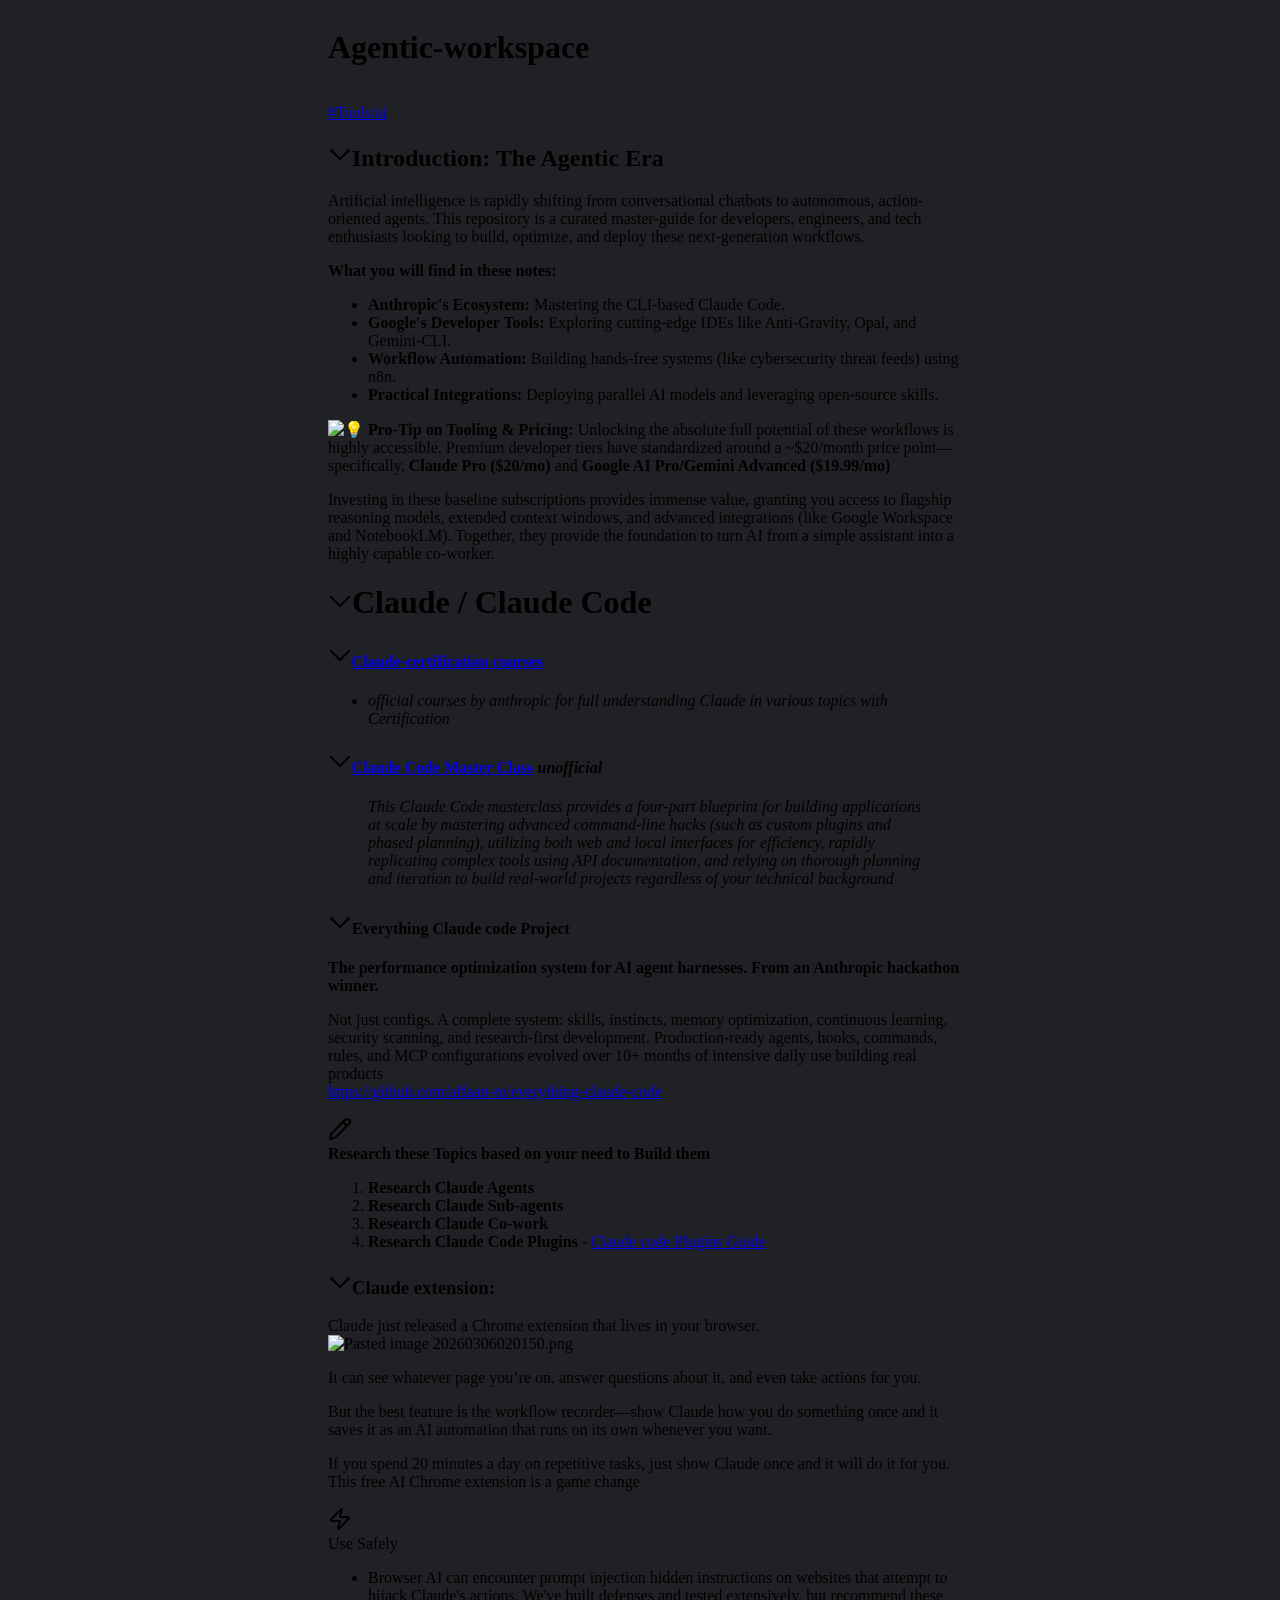
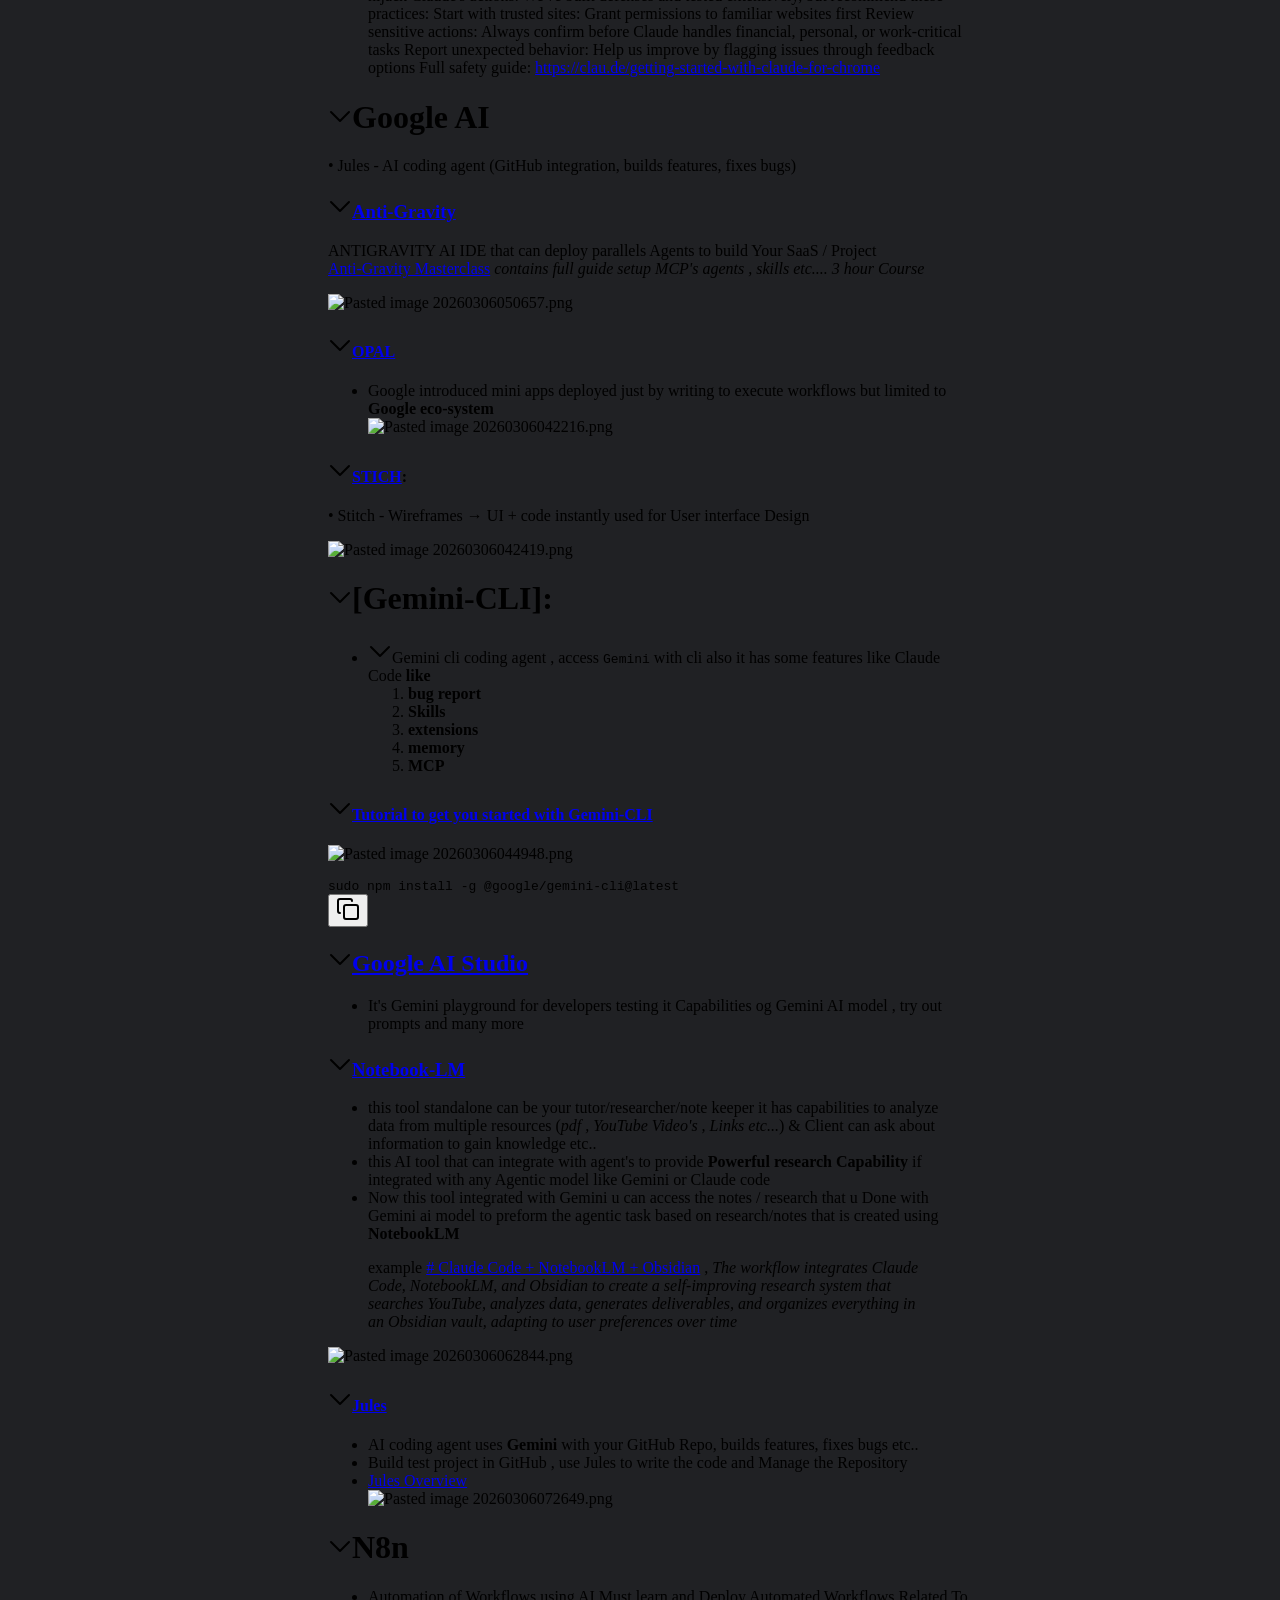
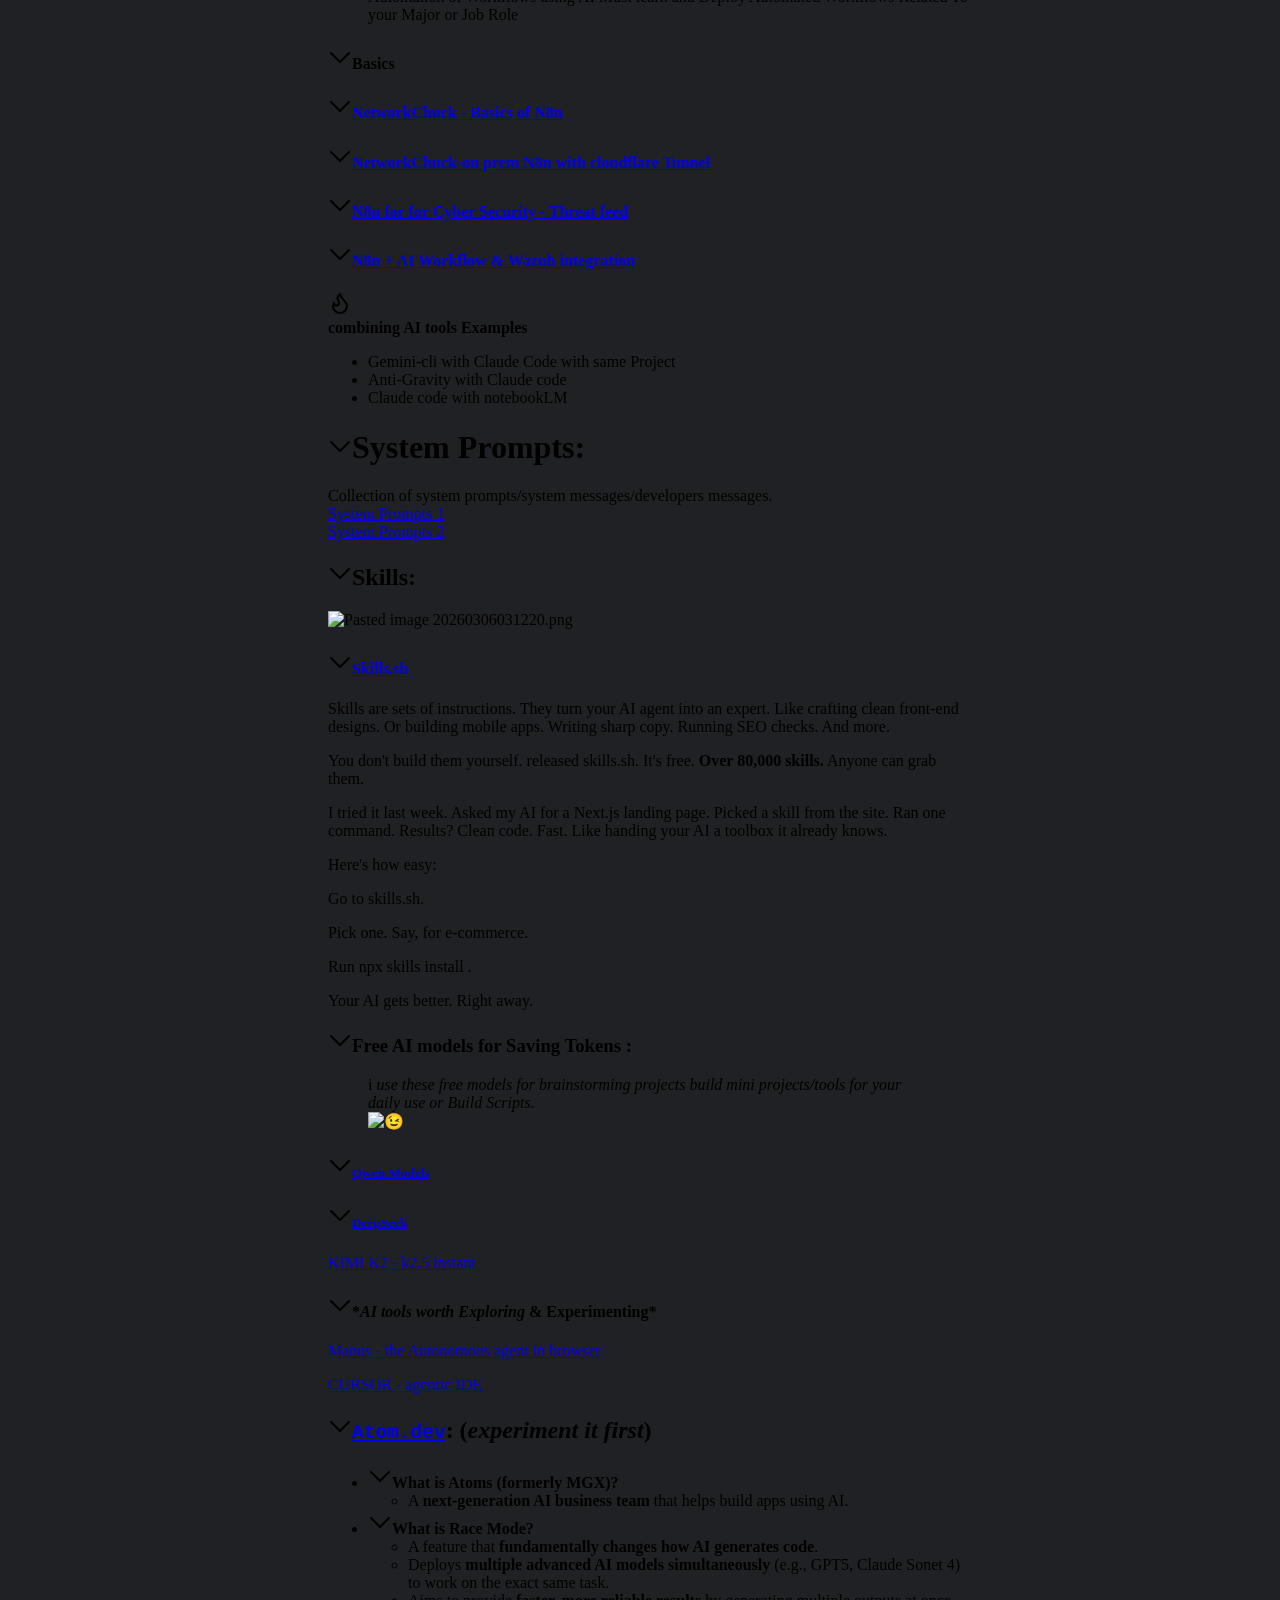
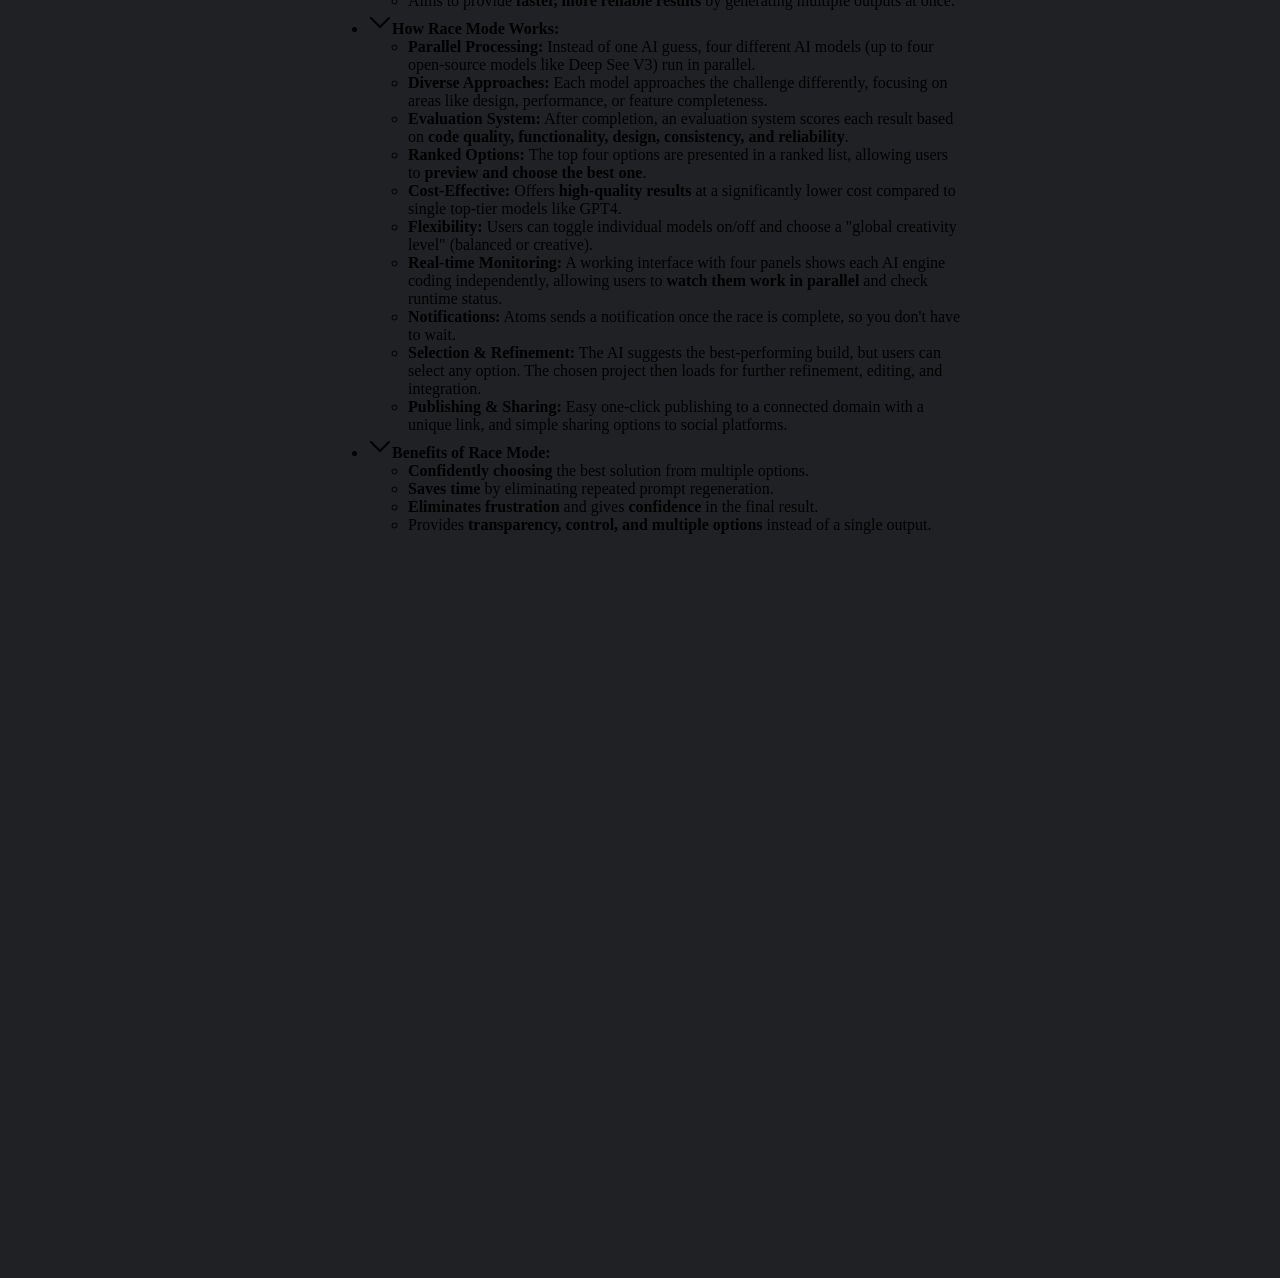
==== agentic-workspace.html @ 846aeef2 "Add files via upload" ====
<!DOCTYPE html> <html lang="en"><head>
<title>Agentic-workspace</title>
<base href=".">
<meta name="pathname" content="agentic-workspace.html">
<meta name="description" content="Meezok AI notes - Agentic-workspace">
<meta property="og:title" content="Agentic-workspace">
<meta property="og:description" content="Meezok AI notes - Agentic-workspace">
<meta property="og:type" content="website">
<meta property="og:url" content="agentic-workspace.html">
<meta property="og:image" content="https://twemoji.maxcdn.com/v/13.1.0/72x72/1f4a1.png">
<meta charset="UTF-8"><meta property="og:site_name" content="Meezok AI notes"><meta name="viewport" content="width=device-width, initial-scale=1.0, user-scalable=yes, minimum-scale=1.0, maximum-scale=5.0"><link rel="alternate" type="application/rss+xml" title="RSS Feed" href="site-lib/rss.xml"><script async="" id="webpage-script" src="site-lib/scripts/webpage.js" onload="this.onload=null;this.setAttribute(&quot;loaded&quot;, &quot;true&quot;)"></script><link rel="icon" href="site-lib/media/favicon.png"><link rel="stylesheet" href="site-lib/styles/obsidian.css"><link rel="stylesheet" href="site-lib/styles/theme.css"><link rel="preload" href="site-lib/styles/global-variable-styles.css" as="style" onload="this.onload=null;this.rel='stylesheet'"><noscript><link rel="stylesheet" href="site-lib/styles/global-variable-styles.css"></noscript><link rel="preload" href="site-lib/styles/main-styles.css" as="style" onload="this.onload=null;this.rel='stylesheet'"><noscript><link rel="stylesheet" href="site-lib/styles/main-styles.css"></noscript><style>body{--line-width:40em;--line-width-adaptive:40em;--file-line-width:40em;--sidebar-width:min(20em, 80vw);--collapse-arrow-size:11px;--tree-vertical-spacing:1.3em;--sidebar-margin:12px}:root{background-color:#202124}.sidebar{height:100%;font-size:14px;z-index:10;min-width:calc(var(--sidebar-width) + var(--divider-width-hover));max-width:calc(var(--sidebar-width) + var(--divider-width-hover));position:relative;overflow:hidden;overflow:clip;transition:min-width ease-in-out,max-width ease-in-out;transition-duration:.2s;contain:size}#left-sidebar{left:0}#right-sidebar{right:0}.sidebar.is-collapsed{min-width:0;max-width:0}.sidebar.floating{position:absolute}.sidebar .leaf-content{height:100%;min-width:calc(var(--sidebar-width) - var(--divider-width-hover));top:0;padding:var(--sidebar-margin);padding-top:4em;line-height:var(--line-height-tight);background-color:var(--background-secondary);transition:background-color,border-right,border-left,box-shadow;transition-duration:var(--color-fade-speed);transition-timing-function:ease-in-out;position:absolute;display:flex;flex-direction:column}.sidebar:not(.is-collapsed) .leaf-content{min-width:calc(max(100%,var(--sidebar-width)) - 3px);max-width:calc(max(100%,var(--sidebar-width)) - 3px)}#left-sidebar-content{left:0;border-top-right-radius:var(--radius-l);border-bottom-right-radius:var(--radius-l)}#right-sidebar-content{right:0;border-top-left-radius:var(--radius-l);border-bottom-left-radius:var(--radius-l)}.sidebar #left-sidebar-content,.sidebar #right-sidebar-content{contain:none!important;container-type:normal!important;animation:none!important}.sidebar:has(.leaf-content:empty):has(.topbar-content:empty){display:none}.sidebar-topbar{height:calc(2.3em + 2 * var(--sidebar-margin));width:var(--sidebar-width);padding:var(--sidebar-margin);z-index:1;position:fixed;display:flex;align-items:center;transition:width ease-in-out;transition-duration:inherit}.sidebar.is-collapsed .sidebar-topbar{width:calc(2.3em + var(--sidebar-margin) * 2)}.sidebar .sidebar-topbar.is-collapsed{width:0}#left-sidebar .sidebar-topbar{left:0;flex-direction:row;border-top-right-radius:var(--radius-l)}#right-sidebar .sidebar-topbar{right:0;flex-direction:row-reverse;border-top-left-radius:var(--radius-l)}#left-sidebar .topbar-content{margin-right:calc(2.3em + var(--sidebar-margin));flex-direction:row}#right-sidebar .topbar-content{margin-left:calc(2.3em + var(--sidebar-margin));flex-direction:row-reverse}.topbar-content{overflow:hidden visible;overflow:clip visible;width:100%;height:100%;display:flex;align-items:center;transition:inherit}.sidebar.is-collapsed .topbar-content{width:0;transition:inherit}.clickable-icon.sidebar-collapse-icon{background-color:transparent;color:var(--icon-color-focused);padding:2px!important;margin:0!important;height:100%!important;width:2.3em!important;margin-inline:0.14em!important;position:absolute}#left-sidebar .clickable-icon.sidebar-collapse-icon{transform:rotateY(180deg);right:var(--sidebar-margin)}#right-sidebar .clickable-icon.sidebar-collapse-icon{transform:rotateY(180deg);left:var(--sidebar-margin)}.clickable-icon.sidebar-collapse-icon svg.svg-icon{width:100%;height:100%}.feature-title{margin-left:1px;text-transform:uppercase;letter-spacing:.06em;margin-top:.75em;margin-bottom:.75em}.feature-header{display:flex;align-items:center;padding-top:0;font-size:1em;padding-left:0}body.floating-sidebars .sidebar{position:absolute}body{transition:background-color var(--color-fade-speed) ease-in-out}#navbar:not(:empty){display:flex;align-items:center;justify-content:space-between;padding:.5em 1em;width:100%}#main{display:flex;flex-direction:column;height:100%;width:100%;align-items:stretch;justify-content:center}#main-horizontal{display:flex;flex-direction:row;flex-grow:1;width:100%;align-items:stretch;justify-content:center}#center-content{flex-basis:100%;max-width:100%;width:100%;height:100%;display:flex;flex-direction:column;align-items:center;transition:opacity .2s ease-in-out;contain:inline-size}.hide{opacity:0!important;transition:opacity .2s ease-in-out;pointer-events:none}#center-content>.obsidian-document{padding-left:2em;padding-right:1em;margin-bottom:0;width:100%;width:-webkit-fill-available;width:-moz-available;width:fill-available;transition:background-color var(--color-fade-speed) ease-in-out;border-top-right-radius:var(--window-radius,var(--radius-m));border-top-left-radius:var(--window-radius,var(--radius-m));overflow-x:hidden!important;overflow-y:auto!important;display:flex!important;flex-direction:column!important;align-items:center!important;contain:inline-size}body #center-content>.obsidian-document>.markdown-preview-sizer{padding-bottom:80vh;width:100%;max-width:var(--line-width);flex-basis:var(--line-width);transition:background-color var(--color-fade-speed) ease-in-out;contain:inline-size}#center-content>.obsidian-document>div{width:100%!important;transition:background-color var(--color-fade-speed) ease-in-out;contain:inline-size}#center-content>.obsidian-document:not([data-type=markdown]).embed{display:flex;padding:1em;height:100%;width:100%;align-items:center;justify-content:center}#center-content>.obsidian-document:not([data-type=markdown]).embed>*{max-width:100%;max-height:100%;object-fit:contain}:not(h1,h2,h3,h4,h5,h6,li):has(> :is(.math,table)){overflow-x:auto!important}#center-content>.obsidian-document:not([data-type=markdown]){overflow-x:auto;contain:content;padding:0;margin:0;height:100%}.obsidian-document[data-type=attachment]{display:flex;flex-direction:column;align-items:center;justify-content:center;height:100%;width:100%}.obsidian-document[data-type=attachment]>*{outline:0;border:none;box-shadow:none}.obsidian-document[data-type=attachment] :is(img){max-width:90%;max-height:90%;object-fit:contain}.obsidian-document[data-type=attachment]>:is(audio){width:100%;max-width:min(90%,var(--line-width))}.obsidian-document[data-type=attachment]>:is(embed,iframe,video){width:100%;height:100%;max-width:100%;max-height:100%;object-fit:contain}.canvas-wrapper>:is(.header,.footer){z-index:100;position:absolute;display:flex;justify-content:center;flex-direction:column;width:100%;align-items:center}.scroll-highlight{position:absolute;width:100%;height:100%;pointer-events:none;z-index:1000;background-color:hsla(var(--color-accent-hsl),.25);opacity:0;padding:1em;inset:50%;translate:-50% -50%;border-radius:var(--radius-s)}</style><script defer="">async function loadIncludes(){let e=document.querySelectorAll("link[itemprop='include']");for(const t of e){let e=t.getAttribute("href");try{let o="";if(e.startsWith("https:")||e.startsWith("http:")||"file:"!=window.location.protocol){const n=await fetch(e);if(!n.ok){console.log("Could not include file: "+e),t?.remove();continue}o=await n.text()}else{const t=document.getElementById(btoa(encodeURI(e)));if(t){const e=JSON.parse(decodeURI(atob(t.getAttribute("value")??"")));o=e?.data??""}}let n=document.createRange().createContextualFragment(o);t.before(n),t.remove(),console.log("Included text: "+o),console.log("Included file: "+e)}catch(o){t?.remove(),console.log("Could not include file: "+e,o);continue}}}document.addEventListener("DOMContentLoaded",(()=>{loadIncludes()}));let isFileProtocol="file:"==location.protocol;function waitLoadScripts(e,t){let o=e.map((e=>document.getElementById(e+"-script")));!function e(n){let l=o[n],c=n+1;l?(l&&"true"!=l.getAttribute("loaded")||n<o.length&&e(c),n<o.length&&l.addEventListener("load",(()=>e(c)))):n<o.length?e(c):t()}(0)}</script></head><body class="publish css-settings-manager mod-windows styled-scrollbars show-inline-title show-ribbon is-focused"><script defer="">let theme=localStorage.getItem("theme")||(window.matchMedia("(prefers-color-scheme: dark)").matches?"dark":"light");"dark"==theme?(document.body.classList.add("theme-dark"),document.body.classList.remove("theme-light")):(document.body.classList.add("theme-light"),document.body.classList.remove("theme-dark")),window.innerWidth<480?document.body.classList.add("is-phone"):window.innerWidth<768?document.body.classList.add("is-tablet"):window.innerWidth<1024?document.body.classList.add("is-small-screen"):document.body.classList.add("is-large-screen")</script><div class="parsed-feature-container" style="display: contents;"><link itemprop="include" href="site-lib/html/custom-head-content-content.html"></div><div id="main"><div id="navbar"></div><div id="main-horizontal"><div id="left-content" class="leaf" style="--sidebar-width: var(--sidebar-width-left);"></div><div id="center-content" class="leaf"><div class="obsidian-document markdown-preview-view markdown-rendered node-insert-event is-readable-line-width allow-fold-headings allow-fold-lists show-indentation-guide show-properties" data-type="markdown"><style id="MJX-CHTML-styles">mjx-texatom{display:inline-block;text-align:left}mjx-mi{display:inline-block;text-align:left}mjx-c.mjx-c39::before{padding:.666em .5em .022em 0;content:"9"}mjx-c.mjx-c2E::before{padding:.12em .278em 0 0;content:"."}mjx-c.mjx-c2F::before{padding:.75em .5em .25em 0;content:"/"}mjx-c.mjx-c1D45A.TEX-I::before{padding:.442em .878em .011em 0;content:"m"}mjx-c.mjx-c1D45C.TEX-I::before{padding:.441em .485em .011em 0;content:"o"}mjx-c.mjx-c2217::before{padding:.465em .5em 0 0;content:"∗"}mjx-container[jax=CHTML]{line-height:0}mjx-container [space="1"]{margin-left:.111em}mjx-container [space="2"]{margin-left:.167em}mjx-container [space="3"]{margin-left:.222em}mjx-container [space="4"]{margin-left:.278em}mjx-container [space="5"]{margin-left:.333em}mjx-container [rspace="1"]{margin-right:.111em}mjx-container [rspace="2"]{margin-right:.167em}mjx-container [rspace="3"]{margin-right:.222em}mjx-container [rspace="4"]{margin-right:.278em}mjx-container [rspace="5"]{margin-right:.333em}mjx-container [size="s"]{font-size:70.7%}mjx-container [size=ss]{font-size:50%}mjx-container [size=Tn]{font-size:60%}mjx-container [size=sm]{font-size:85%}mjx-container [size=lg]{font-size:120%}mjx-container [size=Lg]{font-size:144%}mjx-container [size=LG]{font-size:173%}mjx-container [size=hg]{font-size:207%}mjx-container [size=HG]{font-size:249%}mjx-container [width=full]{width:100%}mjx-box{display:inline-block}mjx-block{display:block}mjx-itable{display:inline-table}mjx-row{display:table-row}mjx-row>*{display:table-cell}mjx-mtext{display:inline-block}mjx-mstyle{display:inline-block}mjx-merror{display:inline-block;color:red;background-color:#ff0}mjx-mphantom{visibility:hidden}mjx-assistive-mml{top:0;left:0;clip:rect(1px,1px,1px,1px);user-select:none;position:absolute!important;padding:1px 0 0!important;border:0!important;display:block!important;width:auto!important;overflow:hidden!important}mjx-assistive-mml[display=block]{width:100%!important}mjx-math{display:inline-block;text-align:left;line-height:0;text-indent:0;font-style:normal;font-weight:400;font-size:100%;font-size-adjust:none;letter-spacing:normal;border-collapse:collapse;overflow-wrap:normal;word-spacing:normal;white-space:nowrap;direction:ltr;padding:1px 0}mjx-container[jax=CHTML][display=true]{display:block;text-align:center;margin:1em 0}mjx-container[jax=CHTML][display=true][width=full]{display:flex}mjx-container[jax=CHTML][display=true] mjx-math{padding:0}mjx-container[jax=CHTML][justify=left]{text-align:left}mjx-container[jax=CHTML][justify=right]{text-align:right}mjx-mn{display:inline-block;text-align:left}mjx-c{display:inline-block}mjx-utext{display:inline-block;padding:.75em 0 .2em}mjx-mo{display:inline-block;text-align:left}mjx-stretchy-h{display:inline-table;width:100%}mjx-stretchy-h>*{display:table-cell;width:0}mjx-stretchy-h>*>mjx-c{display:inline-block;transform:scaleX(1)}mjx-stretchy-h>*>mjx-c::before{display:inline-block;width:initial}mjx-stretchy-h>mjx-ext{overflow:clip visible;width:100%}mjx-stretchy-h>mjx-ext>mjx-c::before{transform:scaleX(500)}mjx-stretchy-h>mjx-ext>mjx-c{width:0}mjx-stretchy-h>mjx-beg>mjx-c{margin-right:-.1em}mjx-stretchy-h>mjx-end>mjx-c{margin-left:-.1em}mjx-stretchy-v{display:inline-block}mjx-stretchy-v>*{display:block}mjx-stretchy-v>mjx-beg{height:0}mjx-stretchy-v>mjx-end>mjx-c{display:block}mjx-stretchy-v>*>mjx-c{transform:scaleY(1);transform-origin:left center;overflow:hidden}mjx-stretchy-v>mjx-ext{display:block;height:100%;box-sizing:border-box;border:0 solid transparent;overflow:visible clip}mjx-stretchy-v>mjx-ext>mjx-c::before{width:initial;box-sizing:border-box}mjx-stretchy-v>mjx-ext>mjx-c{transform:scaleY(500) translateY(.075em);overflow:visible}mjx-mark{display:inline-block;height:0}mjx-c::before{display:block;width:0}.MJX-TEX{font-family:MJXZERO,MJXTEX}.TEX-B{font-family:MJXZERO,MJXTEX-B}.TEX-I{font-family:MJXZERO,MJXTEX-I}.TEX-MI{font-family:MJXZERO,MJXTEX-MI}.TEX-BI{font-family:MJXZERO,MJXTEX-BI}.TEX-S1{font-family:MJXZERO,MJXTEX-S1}.TEX-S2{font-family:MJXZERO,MJXTEX-S2}.TEX-S3{font-family:MJXZERO,MJXTEX-S3}.TEX-S4{font-family:MJXZERO,MJXTEX-S4}.TEX-A{font-family:MJXZERO,MJXTEX-A}.TEX-C{font-family:MJXZERO,MJXTEX-C}.TEX-CB{font-family:MJXZERO,MJXTEX-CB}.TEX-FR{font-family:MJXZERO,MJXTEX-FR}.TEX-FRB{font-family:MJXZERO,MJXTEX-FRB}.TEX-SS{font-family:MJXZERO,MJXTEX-SS}.TEX-SSB{font-family:MJXZERO,MJXTEX-SSB}.TEX-SSI{font-family:MJXZERO,MJXTEX-SSI}.TEX-SC{font-family:MJXZERO,MJXTEX-SC}.TEX-T{font-family:MJXZERO,MJXTEX-T}.TEX-V{font-family:MJXZERO,MJXTEX-V}.TEX-VB{font-family:MJXZERO,MJXTEX-VB}mjx-stretchy-h mjx-c,mjx-stretchy-v mjx-c{font-family:MJXZERO,MJXTEX-S1,MJXTEX-S4,MJXTEX,MJXTEX-A!important}@font-face{font-family:MJXZERO;src:url("site-lib/fonts/mathjax_zero.woff") format("woff")}@font-face{font-family:MJXTEX;src:url("site-lib/fonts/mathjax_main-regular.woff") format("woff")}@font-face{font-family:MJXTEX-B;src:url("site-lib/fonts/mathjax_main-bold.woff") format("woff")}@font-face{font-family:MJXTEX-I;src:url("site-lib/fonts/mathjax_math-italic.woff") format("woff")}@font-face{font-family:MJXTEX-MI;src:url("site-lib/fonts/mathjax_main-italic.woff") format("woff")}@font-face{font-family:MJXTEX-BI;src:url("site-lib/fonts/mathjax_math-bolditalic.woff") format("woff")}@font-face{font-family:MJXTEX-S1;src:url("site-lib/fonts/mathjax_size1-regular.woff") format("woff")}@font-face{font-family:MJXTEX-S2;src:url("site-lib/fonts/mathjax_size2-regular.woff") format("woff")}@font-face{font-family:MJXTEX-S3;src:url("site-lib/fonts/mathjax_size3-regular.woff") format("woff")}@font-face{font-family:MJXTEX-S4;src:url("site-lib/fonts/mathjax_size4-regular.woff") format("woff")}@font-face{font-family:MJXTEX-A;src:url("site-lib/fonts/mathjax_ams-regular.woff") format("woff")}@font-face{font-family:MJXTEX-C;src:url("site-lib/fonts/mathjax_calligraphic-regular.woff") format("woff")}@font-face{font-family:MJXTEX-CB;src:url("site-lib/fonts/mathjax_calligraphic-bold.woff") format("woff")}@font-face{font-family:MJXTEX-FR;src:url("site-lib/fonts/mathjax_fraktur-regular.woff") format("woff")}@font-face{font-family:MJXTEX-FRB;src:url("site-lib/fonts/mathjax_fraktur-bold.woff") format("woff")}@font-face{font-family:MJXTEX-SS;src:url("site-lib/fonts/mathjax_sansserif-regular.woff") format("woff")}@font-face{font-family:MJXTEX-SSB;src:url("site-lib/fonts/mathjax_sansserif-bold.woff") format("woff")}@font-face{font-family:MJXTEX-SSI;src:url("site-lib/fonts/mathjax_sansserif-italic.woff") format("woff")}@font-face{font-family:MJXTEX-SC;src:url("site-lib/fonts/mathjax_script-regular.woff") format("woff")}@font-face{font-family:MJXTEX-T;src:url("site-lib/fonts/mathjax_typewriter-regular.woff") format("woff")}@font-face{font-family:MJXTEX-V;src:url("site-lib/fonts/mathjax_vector-regular.woff") format("woff")}@font-face{font-family:MJXTEX-VB;src:url("site-lib/fonts/mathjax_vector-bold.woff") format("woff")}mjx-c.mjx-c31::before{padding:.666em .5em 0 0;content:"1"}mjx-c.mjx-c30::before{padding:.666em .5em .022em 0;content:"0"}mjx-c.mjx-c2B::before{padding:.583em .778em .082em 0;content:"+"}mjx-c.mjx-c28::before{padding:.75em .389em .25em 0;content:"("}mjx-c.mjx-c35::before{padding:.666em .5em .022em 0;content:"5"}mjx-c.mjx-cD7::before{padding:.491em .778em 0 0;content:"×"}mjx-c.mjx-c34::before{padding:.677em .5em 0 0;content:"4"}mjx-c.mjx-c29::before{padding:.75em .389em .25em 0;content:")"}mjx-c.mjx-c38::before{padding:.666em .5em .022em 0;content:"8"}mjx-c.mjx-c3D::before{padding:.583em .778em .082em 0;content:"="}mjx-c.mjx-c32::before{padding:.666em .5em 0 0;content:"2"}</style><div class="markdown-preview-sizer markdown-preview-section"><div class="header"><h1 class="page-title heading inline-title" id="Agentic-workspace_0">Agentic-workspace</h1><div class="data-bar"></div></div><div class="markdown-preview-pusher" style="width: 1px; height: 0.1px; margin-bottom: 0px;"></div><div class="el-p"><p dir="auto"><a href="?query=tag:Tools/ai" class="tag is-unresolved" target="_self" rel="noopener nofollow" data-href="#Tools/ai">#Tools/ai</a> </p></div><div class="el-h2"><h2 data-heading="Introduction: The Agentic Era" dir="auto" class="heading" id="Introduction_The_Agentic_Era_0"><span class="heading-collapse-indicator collapse-indicator collapse-icon"><svg xmlns="http://www.w3.org/2000/svg" width="24" height="24" viewBox="0 0 24 24" fill="none" stroke="currentColor" stroke-width="2" stroke-linecap="round" stroke-linejoin="round" class="svg-icon right-triangle"><path d="M3 8L12 17L21 8"></path></svg></span>Introduction: The Agentic Era</h2></div><div class="el-p"><p dir="auto">Artificial intelligence is rapidly shifting from conversational chatbots to autonomous, action-oriented agents. This repository is a curated master-guide for developers, engineers, and tech enthusiasts looking to build, optimize, and deploy these next-generation workflows.</p></div><div class="el-p"><p dir="auto"><strong>What you will find in these notes:</strong></p></div><div class="el-ul"><ul class="has-list-bullet">
<li data-line="0" dir="auto"><span class="list-bullet"></span><strong>Anthropic's Ecosystem:</strong> Mastering the CLI-based Claude Code.<br>
</li>
<li data-line="2" dir="auto"><span class="list-bullet"></span><strong>Google's Developer Tools:</strong> Exploring cutting-edge IDEs like Anti-Gravity, Opal, and Gemini-CLI.<br>
</li>
<li data-line="4" dir="auto"><span class="list-bullet"></span><strong>Workflow Automation:</strong> Building hands-free systems (like cybersecurity threat feeds) using n8n.<br>
</li>
<li data-line="6" dir="auto"><span class="list-bullet"></span><strong>Practical Integrations:</strong> Deploying parallel AI models and leveraging open-source skills.<br>
</li>
</ul></div><div class="el-p"><p dir="auto"><strong><img draggable="false" class="emoji is-unresolved" alt="💡" src="https://twemoji.maxcdn.com/v/13.1.0/72x72/1f4a1.png" target="_self"> Pro-Tip on Tooling &amp; Pricing:</strong> Unlocking the absolute full potential of these workflows is highly accessible. Premium developer tiers have standardized around a ~$20/month price point—specifically, <strong>Claude Pro ($20/mo)</strong> and <strong>Google AI Pro/Gemini Advanced ($19.99/mo)</strong></p></div><div class="el-p"><p dir="auto">Investing in these baseline subscriptions provides immense value, granting you access to flagship reasoning models, extended context windows, and advanced integrations (like Google Workspace and NotebookLM). Together, they provide the foundation to turn AI from a simple assistant into a highly capable co-worker.</p></div><div class="el-h1"><h1 data-heading="Claude / Claude Code" dir="auto" class="heading" id="Claude_/_Claude_Code_0"><span class="heading-collapse-indicator collapse-indicator collapse-icon"><svg xmlns="http://www.w3.org/2000/svg" width="24" height="24" viewBox="0 0 24 24" fill="none" stroke="currentColor" stroke-width="2" stroke-linecap="round" stroke-linejoin="round" class="svg-icon right-triangle"><path d="M3 8L12 17L21 8"></path></svg></span>Claude / Claude Code</h1></div><div class="el-h4"><h4 data-heading="[Claude-certification courses](https://anthropic.skilljar.com/)" dir="auto" class="heading" id="[Claude-certification_courses](https//anthropic.skilljar.com/)_0"><span class="heading-collapse-indicator collapse-indicator collapse-icon"><svg xmlns="http://www.w3.org/2000/svg" width="24" height="24" viewBox="0 0 24 24" fill="none" stroke="currentColor" stroke-width="2" stroke-linecap="round" stroke-linejoin="round" class="svg-icon right-triangle"><path d="M3 8L12 17L21 8"></path></svg></span><a data-tooltip-position="top" aria-label="https://anthropic.skilljar.com/" rel="noopener nofollow" class="external-link is-unresolved" href="https://anthropic.skilljar.com/" target="_self">Claude-certification courses</a></h4></div><div class="el-ul"><ul class="has-list-bullet">
<li data-line="0" dir="auto"><span class="list-bullet"></span><em>official courses by anthropic for  full understanding Claude in various topics with Certification</em></li>
</ul></div><div class="el-h4"><h4 data-heading="[Claude Code Master Class](https://youtu.be/6qJsw0n0GGw?si=hTFPDwlSG7LmmBj8) *unofficial*" dir="auto" class="heading" id="[Claude_Code_Master_Class](https//youtu.be/6qJsw0n0GGw?si=hTFPDwlSG7LmmBj8)_*unofficial*_0"><span class="heading-collapse-indicator collapse-indicator collapse-icon"><svg xmlns="http://www.w3.org/2000/svg" width="24" height="24" viewBox="0 0 24 24" fill="none" stroke="currentColor" stroke-width="2" stroke-linecap="round" stroke-linejoin="round" class="svg-icon right-triangle"><path d="M3 8L12 17L21 8"></path></svg></span><a data-tooltip-position="top" aria-label="https://youtu.be/6qJsw0n0GGw?si=hTFPDwlSG7LmmBj8" rel="noopener nofollow" class="external-link is-unresolved" href="https://youtu.be/6qJsw0n0GGw?si=hTFPDwlSG7LmmBj8" target="_self">Claude Code Master Class</a> <em>unofficial</em></h4></div><div class="el-blockquote"><blockquote dir="auto">
<p><em>This Claude Code masterclass provides a four-part blueprint for building applications at scale by mastering advanced command-line hacks (such as custom plugins and phased planning), utilizing both web and local interfaces for efficiency, rapidly replicating complex tools using API documentation, and relying on thorough planning and iteration to build real-world projects regardless of your technical background</em></p>
</blockquote></div><div class="el-h4"><h4 data-heading="**Everything Claude code Project**" dir="auto" class="heading" id="**Everything_Claude_code_Project**_0"><span class="heading-collapse-indicator collapse-indicator collapse-icon"><svg xmlns="http://www.w3.org/2000/svg" width="24" height="24" viewBox="0 0 24 24" fill="none" stroke="currentColor" stroke-width="2" stroke-linecap="round" stroke-linejoin="round" class="svg-icon right-triangle"><path d="M3 8L12 17L21 8"></path></svg></span><strong>Everything Claude code Project</strong></h4></div><div class="el-p"><p dir="auto"><strong>The performance optimization system for AI agent harnesses. From an Anthropic hackathon winner.</strong></p></div><div class="el-p"><p dir="auto">Not just configs. A complete system: skills, instincts, memory optimization, continuous learning, security scanning, and research-first development. Production-ready agents, hooks, commands, rules, and MCP configurations evolved over 10+ months of intensive daily use building real products<br>
<a rel="noopener nofollow" class="external-link is-unresolved" href="https://github.com/affaan-m/everything-claude-code" target="_self">https://github.com/affaan-m/everything-claude-code</a></p></div><div class="el-div"><div data-callout-metadata="" data-callout-fold="" data-callout="note" class="callout"><div class="callout-title" dir="auto"><div class="callout-icon"><svg xmlns="http://www.w3.org/2000/svg" width="24" height="24" viewBox="0 0 24 24" fill="none" stroke="currentColor" stroke-width="2" stroke-linecap="round" stroke-linejoin="round" class="svg-icon lucide-pencil"><path d="M21.174 6.812a1 1 0 0 0-3.986-3.987L3.842 16.174a2 2 0 0 0-.5.83l-1.321 4.352a.5.5 0 0 0 .623.622l4.353-1.32a2 2 0 0 0 .83-.497z"></path><path d="m15 5 4 4"></path></svg></div><div class="callout-title-inner"><strong>Research these Topics based on your need to Build them</strong></div></div><div class="callout-content">
<ol>
<li data-line="1" dir="auto"><strong>Research Claude Agents</strong></li>
<li data-line="2" dir="auto"><strong>Research Claude Sub-agents</strong></li>
<li data-line="3" dir="auto"><strong>Research Claude Co-work</strong></li>
<li data-line="4" dir="auto"><strong>Research Claude Code Plugins</strong> - <a data-tooltip-position="top" aria-label="https://youtu.be/vKgfoQZgkYY?si=pOjOZpXGJX5kAb4D" rel="noopener nofollow" class="external-link is-unresolved" href="https://youtu.be/vKgfoQZgkYY?si=pOjOZpXGJX5kAb4D" target="_self">Claude code Plugins Guide</a></li>
</ol>
</div></div></div><div class="el-h3"><h3 data-heading="Claude extension:" dir="auto" class="heading" id="Claude_extension_0"><span class="heading-collapse-indicator collapse-indicator collapse-icon"><svg xmlns="http://www.w3.org/2000/svg" width="24" height="24" viewBox="0 0 24 24" fill="none" stroke="currentColor" stroke-width="2" stroke-linecap="round" stroke-linejoin="round" class="svg-icon right-triangle"><path d="M3 8L12 17L21 8"></path></svg></span>Claude extension:</h3></div><div class="el-p"><p dir="auto">Claude just released a Chrome extension that lives in your browser.<br>
<span alt="Pasted image 20260306020150.png" src="my-assets/clipboard-assets/pasted-image-20260306020150.png" class="internal-embed media-embed image-embed is-loaded" target="_self"><img alt="Pasted image 20260306020150.png" src="my-assets/clipboard-assets/pasted-image-20260306020150.png" target="_self"></span></p></div><div class="el-p"><p dir="auto">It can see whatever page you’re on, answer questions about it, and even take actions for you.  </p></div><div class="el-p"><p dir="auto">But the best feature is the workflow recorder—show Claude how you do something once and it saves it as an AI automation that runs on its own whenever you want.  </p></div><div class="el-p"><p dir="auto">If you spend 20 minutes a day on repetitive tasks, just show Claude once and it will do it for you. This free AI Chrome extension is a game change</p></div><div class="el-div"><div data-callout-metadata="" data-callout-fold="" data-callout="danger" class="callout"><div class="callout-title" dir="auto"><div class="callout-icon"><svg xmlns="http://www.w3.org/2000/svg" width="24" height="24" viewBox="0 0 24 24" fill="none" stroke="currentColor" stroke-width="2" stroke-linecap="round" stroke-linejoin="round" class="svg-icon lucide-zap"><path d="M4 14a1 1 0 0 1-.78-1.63l9.9-10.2a.5.5 0 0 1 .86.46l-1.92 6.02A1 1 0 0 0 13 10h7a1 1 0 0 1 .78 1.63l-9.9 10.2a.5.5 0 0 1-.86-.46l1.92-6.02A1 1 0 0 0 11 14z"></path></svg></div><div class="callout-title-inner">Use Safely</div></div><div class="callout-content">
<ul class="has-list-bullet">
<li data-line="1" dir="auto"><span class="list-bullet"></span>Browser AI can encounter prompt injection hidden instructions on websites that attempt to hijack Claude's actions. We've built defenses and tested extensively, but recommend these practices: Start with trusted sites: Grant permissions to familiar websites first Review sensitive actions: Always confirm before Claude handles financial, personal, or work-critical tasks Report unexpected behavior: Help us improve by flagging issues through feedback options Full safety guide: <a rel="noopener nofollow" class="external-link is-unresolved" href="https://clau.de/getting-started-with-claude-for-chrome" target="_self">https://clau.de/getting-started-with-claude-for-chrome</a></li>
</ul>
</div></div></div><div class="el-h1"><h1 data-heading="Google AI" dir="auto" class="heading" id="Google_AI_0"><span class="heading-collapse-indicator collapse-indicator collapse-icon"><svg xmlns="http://www.w3.org/2000/svg" width="24" height="24" viewBox="0 0 24 24" fill="none" stroke="currentColor" stroke-width="2" stroke-linecap="round" stroke-linejoin="round" class="svg-icon right-triangle"><path d="M3 8L12 17L21 8"></path></svg></span>Google AI</h1></div><div class="el-p"><p dir="auto">• Jules - AI coding agent (GitHub integration, builds features, fixes bugs)</p></div><div class="el-h3"><h3 data-heading="[Anti-Gravity](https://antigravity.google/)" dir="auto" class="heading" id="[Anti-Gravity](https//antigravity.google/)_0"><span class="heading-collapse-indicator collapse-indicator collapse-icon"><svg xmlns="http://www.w3.org/2000/svg" width="24" height="24" viewBox="0 0 24 24" fill="none" stroke="currentColor" stroke-width="2" stroke-linecap="round" stroke-linejoin="round" class="svg-icon right-triangle"><path d="M3 8L12 17L21 8"></path></svg></span><a data-tooltip-position="top" aria-label="https://antigravity.google/" rel="noopener nofollow" class="external-link is-unresolved" href="https://antigravity.google/" target="_self">Anti-Gravity</a></h3></div><div class="el-p"><p dir="auto">ANTIGRAVITY  AI IDE that can deploy parallels Agents to build Your SaaS / Project<br>
<a data-tooltip-position="top" aria-label="https://youtu.be/mvHGl6zEA3w?si=jeqhtDAFyHDn3-3p" rel="noopener nofollow" class="external-link is-unresolved" href="https://youtu.be/mvHGl6zEA3w?si=jeqhtDAFyHDn3-3p" target="_self">Anti-Gravity Masterclass</a> <em>contains full guide setup MCP's agents ,  skills etc.... 3 hour Course</em></p></div><div class="el-p"><p dir="auto"><span alt="Pasted image 20260306050657.png" src="my-assets/clipboard-assets/pasted-image-20260306050657.png" class="internal-embed media-embed image-embed is-loaded" target="_self"><img alt="Pasted image 20260306050657.png" src="my-assets/clipboard-assets/pasted-image-20260306050657.png" target="_self"></span></p></div><div class="el-h4"><h4 data-heading="[OPAL](https://opal.google/landing/)" dir="auto" class="heading" id="[OPAL](https//opal.google/landing/)_0"><span class="heading-collapse-indicator collapse-indicator collapse-icon"><svg xmlns="http://www.w3.org/2000/svg" width="24" height="24" viewBox="0 0 24 24" fill="none" stroke="currentColor" stroke-width="2" stroke-linecap="round" stroke-linejoin="round" class="svg-icon right-triangle"><path d="M3 8L12 17L21 8"></path></svg></span><a data-tooltip-position="top" aria-label="https://opal.google/landing/" rel="noopener nofollow" class="external-link is-unresolved" href="https://opal.google/landing/" target="_self">OPAL</a></h4></div><div class="el-ul"><ul class="has-list-bullet">
<li data-line="0" dir="auto"><span class="list-bullet"></span>Google introduced mini apps deployed  just by writing to execute workflows but limited to <strong>Google eco-system</strong><br>
<span alt="Pasted image 20260306042216.png" src="my-assets/clipboard-assets/pasted-image-20260306042216.png" class="internal-embed media-embed image-embed is-loaded" target="_self"><img alt="Pasted image 20260306042216.png" src="my-assets/clipboard-assets/pasted-image-20260306042216.png" target="_self"></span></li>
</ul></div><div class="el-h4"><h4 data-heading="[STICH](https://stitch.withgoogle.com/):" dir="auto" class="heading" id="[STICH](https//stitch.withgoogle.com/)_0"><span class="heading-collapse-indicator collapse-indicator collapse-icon"><svg xmlns="http://www.w3.org/2000/svg" width="24" height="24" viewBox="0 0 24 24" fill="none" stroke="currentColor" stroke-width="2" stroke-linecap="round" stroke-linejoin="round" class="svg-icon right-triangle"><path d="M3 8L12 17L21 8"></path></svg></span><a data-tooltip-position="top" aria-label="https://stitch.withgoogle.com/" rel="noopener nofollow" class="external-link is-unresolved" href="https://stitch.withgoogle.com/" target="_self">STICH</a>:</h4></div><div class="el-p"><p dir="auto">• Stitch - Wireframes → UI + code instantly used for User interface Design  </p></div><div class="el-p"><p dir="auto"><span alt="Pasted image 20260306042419.png" src="my-assets/clipboard-assets/pasted-image-20260306042419.png" class="internal-embed media-embed image-embed is-loaded" target="_self"><img alt="Pasted image 20260306042419.png" src="my-assets/clipboard-assets/pasted-image-20260306042419.png" target="_self"></span></p></div><div class="el-h1"><h1 data-heading="[Gemini-CLI]:" dir="auto" class="heading" id="[Gemini-CLI]_0"><span class="heading-collapse-indicator collapse-indicator collapse-icon"><svg xmlns="http://www.w3.org/2000/svg" width="24" height="24" viewBox="0 0 24 24" fill="none" stroke="currentColor" stroke-width="2" stroke-linecap="round" stroke-linejoin="round" class="svg-icon right-triangle"><path d="M3 8L12 17L21 8"></path></svg></span>[Gemini-CLI]:</h1></div><div class="el-ul"><ul class="has-list-bullet">
<li data-line="0" dir="auto"><span class="list-bullet"></span><span class="list-collapse-indicator collapse-indicator collapse-icon"><svg xmlns="http://www.w3.org/2000/svg" width="24" height="24" viewBox="0 0 24 24" fill="none" stroke="currentColor" stroke-width="2" stroke-linecap="round" stroke-linejoin="round" class="svg-icon right-triangle"><path d="M3 8L12 17L21 8"></path></svg></span>Gemini cli coding agent ,  access <code>Gemini</code> with cli also it has some features like Claude Code <strong>like</strong> 
<ol>
<li data-line="1" dir="auto"><strong>bug report</strong></li>
<li data-line="2" dir="auto"><strong>Skills</strong></li>
<li data-line="3" dir="auto"><strong>extensions</strong></li>
<li data-line="4" dir="auto"><strong>memory</strong></li>
<li data-line="5" dir="auto"><strong>MCP</strong></li>
</ol>
</li>
</ul></div><div class="el-h4"><h4 data-heading="[Tutorial to get you started with Gemini-CLI](https://youtube.com/playlist?list=PL4cUxeGkcC9h-AKdBSCRpqjD3y6T7Xgrb&amp;si=NjW2fO1TyfnMALu3)" dir="auto" class="heading" id="[Tutorial_to_get_you_started_with_Gemini-CLI](https//youtube.com/playlist?list=PL4cUxeGkcC9h-AKdBSCRpqjD3y6T7Xgrb&amp;si=NjW2fO1TyfnMALu3)_0"><span class="heading-collapse-indicator collapse-indicator collapse-icon"><svg xmlns="http://www.w3.org/2000/svg" width="24" height="24" viewBox="0 0 24 24" fill="none" stroke="currentColor" stroke-width="2" stroke-linecap="round" stroke-linejoin="round" class="svg-icon right-triangle"><path d="M3 8L12 17L21 8"></path></svg></span><a data-tooltip-position="top" aria-label="https://youtube.com/playlist?list=PL4cUxeGkcC9h-AKdBSCRpqjD3y6T7Xgrb&amp;si=NjW2fO1TyfnMALu3" rel="noopener nofollow" class="external-link is-unresolved" href="https://youtube.com/playlist?list=PL4cUxeGkcC9h-AKdBSCRpqjD3y6T7Xgrb&amp;si=NjW2fO1TyfnMALu3" target="_self">Tutorial to get you started with Gemini-CLI</a></h4></div><div class="el-p"><p dir="auto"><span alt="Pasted image 20260306044948.png" src="my-assets/clipboard-assets/pasted-image-20260306044948.png" class="internal-embed media-embed image-embed is-loaded" target="_self" style="width: 752px; max-width: 100%;"><img alt="Pasted image 20260306044948.png" src="my-assets/clipboard-assets/pasted-image-20260306044948.png" target="_self" style="width: 752px; max-width: 100%;"></span></p></div><div class="el-pre"><pre class="language-bash"><code data-line="0" class="language-bash is-loaded"><span class="token function">sudo</span> <span class="token function">npm</span> <span class="token function">install</span> <span class="token parameter variable">-g</span> @google/gemini-cli@latest
</code><button class="copy-code-button"><svg xmlns="http://www.w3.org/2000/svg" width="24" height="24" viewBox="0 0 24 24" fill="none" stroke="currentColor" stroke-width="2" stroke-linecap="round" stroke-linejoin="round" class="svg-icon lucide-copy"><rect x="8" y="8" width="14" height="14" rx="2" ry="2"></rect><path d="M4 16c-1.1 0-2-.9-2-2V4c0-1.1.9-2 2-2h10c1.1 0 2 .9 2 2"></path></svg></button></pre></div><div class="el-h2"><h2 data-heading="[Google AI Studio](https://aistudio.google.com/)" dir="auto" class="heading" id="[Google_AI_Studio](https//aistudio.google.com/)_0"><span class="heading-collapse-indicator collapse-indicator collapse-icon"><svg xmlns="http://www.w3.org/2000/svg" width="24" height="24" viewBox="0 0 24 24" fill="none" stroke="currentColor" stroke-width="2" stroke-linecap="round" stroke-linejoin="round" class="svg-icon right-triangle"><path d="M3 8L12 17L21 8"></path></svg></span><a data-tooltip-position="top" aria-label="https://aistudio.google.com/" rel="noopener nofollow" class="external-link is-unresolved" href="https://aistudio.google.com/" target="_self">Google AI Studio</a></h2></div><div class="el-ul"><ul class="has-list-bullet">
<li data-line="0" dir="auto"><span class="list-bullet"></span>It's  Gemini playground for developers testing it Capabilities og Gemini AI model , try out prompts and many more</li>
</ul></div><div class="el-h3"><h3 data-heading="[Notebook-LM](https://notebooklm.google/)" dir="auto" class="heading" id="[Notebook-LM](https//notebooklm.google/)_0"><span class="heading-collapse-indicator collapse-indicator collapse-icon"><svg xmlns="http://www.w3.org/2000/svg" width="24" height="24" viewBox="0 0 24 24" fill="none" stroke="currentColor" stroke-width="2" stroke-linecap="round" stroke-linejoin="round" class="svg-icon right-triangle"><path d="M3 8L12 17L21 8"></path></svg></span><a data-tooltip-position="top" aria-label="https://notebooklm.google/" rel="noopener nofollow" class="external-link is-unresolved" href="https://notebooklm.google/" target="_self">Notebook-LM</a></h3></div><div class="el-ul"><ul class="has-list-bullet">
<li data-line="0" dir="auto"><span class="list-bullet"></span>this tool standalone can be your tutor/researcher/note keeper it has capabilities to analyze data from multiple resources (<em>pdf , YouTube Video's , Links etc...</em>) &amp; Client can ask about information to gain knowledge etc..  </li>
<li data-line="1" dir="auto"><span class="list-bullet"></span>this AI tool that can integrate with agent's to provide <strong>Powerful research Capability</strong> if integrated with any Agentic model like Gemini or Claude code</li>
<li data-line="2" dir="auto"><span class="list-bullet"></span>Now this tool integrated with Gemini u can access the notes / research that u Done with Gemini ai model to preform the agentic task based on research/notes that is created using <strong>NotebookLM</strong></li>
</ul></div><div class="el-blockquote"><blockquote dir="auto">
<p>example <a data-tooltip-position="top" aria-label="https://youtu.be/kU3qYQ7ACMA?si=axhrJKYKuyDHclG2" rel="noopener nofollow" class="external-link is-unresolved" href="https://youtu.be/kU3qYQ7ACMA?si=axhrJKYKuyDHclG2" target="_self"># Claude Code + NotebookLM + Obsidian</a> , <em>The workflow integrates <em>Claude Code</em>, <em>NotebookLM</em>, and <em>Obsidian</em> to create a self-improving research system that searches <em>YouTube</em>, analyzes data, generates deliverables, and organizes everything in an <em>Obsidian</em> vault, adapting to user preferences over time</em></p>
</blockquote></div><div class="el-p"><p dir="auto"><span alt="Pasted image 20260306062844.png" src="my-assets/clipboard-assets/pasted-image-20260306062844.png" class="internal-embed media-embed image-embed is-loaded" target="_self"><img alt="Pasted image 20260306062844.png" src="my-assets/clipboard-assets/pasted-image-20260306062844.png" target="_self"></span></p></div><div class="el-h4"><h4 data-heading="[Jules](https://jules.google.com/)" dir="auto" class="heading" id="[Jules](https//jules.google.com/)_0"><span class="heading-collapse-indicator collapse-indicator collapse-icon"><svg xmlns="http://www.w3.org/2000/svg" width="24" height="24" viewBox="0 0 24 24" fill="none" stroke="currentColor" stroke-width="2" stroke-linecap="round" stroke-linejoin="round" class="svg-icon right-triangle"><path d="M3 8L12 17L21 8"></path></svg></span><a data-tooltip-position="top" aria-label="https://jules.google.com/" rel="noopener nofollow" class="external-link is-unresolved" href="https://jules.google.com/" target="_self">Jules</a></h4></div><div class="el-ul"><ul class="has-list-bullet">
<li data-line="0" dir="auto"><span class="list-bullet"></span>AI coding agent uses <strong>Gemini</strong> with your  GitHub Repo, builds features, fixes bugs etc..</li>
<li data-line="1" dir="auto"><span class="list-bullet"></span>Build test project in GitHub , use Jules to write the code and Manage the Repository</li>
<li data-line="2" dir="auto"><span class="list-bullet"></span><a data-tooltip-position="top" aria-label="https://youtu.be/xfVXqWk50V4?si=ubeJZz6G_QzcEINp" rel="noopener nofollow" class="external-link is-unresolved" href="https://youtu.be/xfVXqWk50V4?si=ubeJZz6G_QzcEINp" target="_self">Jules Overview</a><br>
<span alt="Pasted image 20260306072649.png" src="my-assets/clipboard-assets/pasted-image-20260306072649.png" class="internal-embed media-embed image-embed is-loaded" target="_self"><img alt="Pasted image 20260306072649.png" src="my-assets/clipboard-assets/pasted-image-20260306072649.png" target="_self"></span></li>
</ul></div><div class="el-h1"><h1 data-heading="N8n" dir="auto" class="heading" id="N8n_0"><span class="heading-collapse-indicator collapse-indicator collapse-icon"><svg xmlns="http://www.w3.org/2000/svg" width="24" height="24" viewBox="0 0 24 24" fill="none" stroke="currentColor" stroke-width="2" stroke-linecap="round" stroke-linejoin="round" class="svg-icon right-triangle"><path d="M3 8L12 17L21 8"></path></svg></span>N8n</h1></div><div class="el-ul"><ul class="has-list-bullet">
<li data-line="0" dir="auto"><span class="list-bullet"></span>Automation of Workflows using AI Must learn and Deploy Automated Workflows Related To your Major or Job Role</li>
</ul></div><div class="el-h4"><h4 data-heading="Basics" dir="auto" class="heading" id="Basics_0"><span class="heading-collapse-indicator collapse-indicator collapse-icon"><svg xmlns="http://www.w3.org/2000/svg" width="24" height="24" viewBox="0 0 24 24" fill="none" stroke="currentColor" stroke-width="2" stroke-linecap="round" stroke-linejoin="round" class="svg-icon right-triangle"><path d="M3 8L12 17L21 8"></path></svg></span>Basics</h4></div><div class="el-h4"><h4 data-heading="[NetworkChuck - Basics of N8n ](https://youtu.be/ONgECvZNI3o?si=gcJ6jAMdCvExHiy1)" dir="auto" class="heading" id="[NetworkChuck_-_Basics_of_N8n_](https//youtu.be/ONgECvZNI3o?si=gcJ6jAMdCvExHiy1)_0"><span class="heading-collapse-indicator collapse-indicator collapse-icon"><svg xmlns="http://www.w3.org/2000/svg" width="24" height="24" viewBox="0 0 24 24" fill="none" stroke="currentColor" stroke-width="2" stroke-linecap="round" stroke-linejoin="round" class="svg-icon right-triangle"><path d="M3 8L12 17L21 8"></path></svg></span><a data-tooltip-position="top" aria-label="https://youtu.be/ONgECvZNI3o?si=gcJ6jAMdCvExHiy1" rel="noopener nofollow" class="external-link is-unresolved" href="https://youtu.be/ONgECvZNI3o?si=gcJ6jAMdCvExHiy1" target="_self">NetworkChuck - Basics of N8n </a></h4></div><div class="el-h4"><h4 data-heading="[NetworkChuck-on prem N8n with cloudflare Tunnel](https://youtu.be/-ErfsM2TYsM?si=yUSwPLH1MG59FUFy)" dir="auto" class="heading" id="[NetworkChuck-on_prem_N8n_with_cloudflare_Tunnel](https//youtu.be/-ErfsM2TYsM?si=yUSwPLH1MG59FUFy)_0"><span class="heading-collapse-indicator collapse-indicator collapse-icon"><svg xmlns="http://www.w3.org/2000/svg" width="24" height="24" viewBox="0 0 24 24" fill="none" stroke="currentColor" stroke-width="2" stroke-linecap="round" stroke-linejoin="round" class="svg-icon right-triangle"><path d="M3 8L12 17L21 8"></path></svg></span><a data-tooltip-position="top" aria-label="https://youtu.be/-ErfsM2TYsM?si=yUSwPLH1MG59FUFy" rel="noopener nofollow" class="external-link is-unresolved" href="https://youtu.be/-ErfsM2TYsM?si=yUSwPLH1MG59FUFy" target="_self">NetworkChuck-on prem N8n with cloudflare Tunnel</a></h4></div><div class="el-h4"><h4 data-heading="[N8n for for Cyber Security - Threat feed](https://youtu.be/p_kEuv31z1k?si=nWhzLZP2OIHRaN8k)" dir="auto" class="heading" id="[N8n_for_for_Cyber_Security_-_Threat_feed](https//youtu.be/p_kEuv31z1k?si=nWhzLZP2OIHRaN8k)_0"><span class="heading-collapse-indicator collapse-indicator collapse-icon"><svg xmlns="http://www.w3.org/2000/svg" width="24" height="24" viewBox="0 0 24 24" fill="none" stroke="currentColor" stroke-width="2" stroke-linecap="round" stroke-linejoin="round" class="svg-icon right-triangle"><path d="M3 8L12 17L21 8"></path></svg></span><a data-tooltip-position="top" aria-label="https://youtu.be/p_kEuv31z1k?si=nWhzLZP2OIHRaN8k" rel="noopener nofollow" class="external-link is-unresolved" href="https://youtu.be/p_kEuv31z1k?si=nWhzLZP2OIHRaN8k" target="_self">N8n for for Cyber Security - Threat feed</a></h4></div><div class="el-h4"><h4 data-heading="[N8n + AI Workflow &amp; Wazuh integration](https://youtube.com/playlist?list=PLtyp1BBFawaz946JTxU1MOVZE13d37Yp7&amp;si=IqTUm7-CwhsOpypf)" dir="auto" class="heading" id="[N8n_+_AI_Workflow_&amp;_Wazuh_integration](https//youtube.com/playlist?list=PLtyp1BBFawaz946JTxU1MOVZE13d37Yp7&amp;si=IqTUm7-CwhsOpypf)_0"><span class="heading-collapse-indicator collapse-indicator collapse-icon"><svg xmlns="http://www.w3.org/2000/svg" width="24" height="24" viewBox="0 0 24 24" fill="none" stroke="currentColor" stroke-width="2" stroke-linecap="round" stroke-linejoin="round" class="svg-icon right-triangle"><path d="M3 8L12 17L21 8"></path></svg></span><a data-tooltip-position="top" aria-label="https://youtube.com/playlist?list=PLtyp1BBFawaz946JTxU1MOVZE13d37Yp7&amp;si=IqTUm7-CwhsOpypf" rel="noopener nofollow" class="external-link is-unresolved" href="https://youtube.com/playlist?list=PLtyp1BBFawaz946JTxU1MOVZE13d37Yp7&amp;si=IqTUm7-CwhsOpypf" target="_self">N8n + AI Workflow &amp; Wazuh integration</a></h4></div><div class="el-div"><div data-callout-metadata="" data-callout-fold="" data-callout="tip" class="callout"><div class="callout-title" dir="auto"><div class="callout-icon"><svg xmlns="http://www.w3.org/2000/svg" width="24" height="24" viewBox="0 0 24 24" fill="none" stroke="currentColor" stroke-width="2" stroke-linecap="round" stroke-linejoin="round" class="svg-icon lucide-flame"><path d="M12 3q1 4 4 6.5t3 5.5a1 1 0 0 1-14 0 5 5 0 0 1 1-3 1 1 0 0 0 5 0c0-2-1.5-3-1.5-5q0-2 2.5-4"></path></svg></div><div class="callout-title-inner"><strong>combining AI tools Examples</strong></div></div><div class="callout-content">
<ul class="has-list-bullet">
<li data-line="1" dir="auto"><span class="list-bullet"></span>Gemini-cli with Claude Code with same Project</li>
<li data-line="2" dir="auto"><span class="list-bullet"></span>Anti-Gravity with Claude code</li>
<li data-line="3" dir="auto"><span class="list-bullet"></span>Claude code with notebookLM</li>
</ul>
</div></div></div><div class="el-h1"><h1 data-heading="System Prompts:" dir="auto" class="heading" id="System_Prompts_0"><span class="heading-collapse-indicator collapse-indicator collapse-icon"><svg xmlns="http://www.w3.org/2000/svg" width="24" height="24" viewBox="0 0 24 24" fill="none" stroke="currentColor" stroke-width="2" stroke-linecap="round" stroke-linejoin="round" class="svg-icon right-triangle"><path d="M3 8L12 17L21 8"></path></svg></span>System Prompts:</h1></div><div class="el-p"><p dir="auto">Collection of system prompts/system messages/developers messages.<br>
<a data-tooltip-position="top" aria-label="https://github.com/asgeirtj/system_prompts_leaks" rel="noopener nofollow" class="external-link is-unresolved" href="https://github.com/asgeirtj/system_prompts_leaks" target="_self">System Prompts 1</a><br>
<a data-tooltip-position="top" aria-label="https://github.com/x1xhlol/system-prompts-and-models-of-ai-tools" rel="noopener nofollow" class="external-link is-unresolved" href="https://github.com/x1xhlol/system-prompts-and-models-of-ai-tools" target="_self">System Prompts 2</a></p></div><div class="el-h2"><h2 data-heading="Skills:" dir="auto" class="heading" id="Skills_0"><span class="heading-collapse-indicator collapse-indicator collapse-icon"><svg xmlns="http://www.w3.org/2000/svg" width="24" height="24" viewBox="0 0 24 24" fill="none" stroke="currentColor" stroke-width="2" stroke-linecap="round" stroke-linejoin="round" class="svg-icon right-triangle"><path d="M3 8L12 17L21 8"></path></svg></span>Skills:</h2></div><div class="el-p"><p dir="auto"><span alt="Pasted image 20260306031220.png" src="my-assets/clipboard-assets/pasted-image-20260306031220.png" class="internal-embed media-embed image-embed is-loaded" target="_self"><img alt="Pasted image 20260306031220.png" src="my-assets/clipboard-assets/pasted-image-20260306031220.png" target="_self"></span></p></div><div class="el-h4"><h4 data-heading="[Skills.sh](https://skills.sh/)" dir="auto" class="heading" id="[Skills.sh](https//skills.sh/)_0"><span class="heading-collapse-indicator collapse-indicator collapse-icon"><svg xmlns="http://www.w3.org/2000/svg" width="24" height="24" viewBox="0 0 24 24" fill="none" stroke="currentColor" stroke-width="2" stroke-linecap="round" stroke-linejoin="round" class="svg-icon right-triangle"><path d="M3 8L12 17L21 8"></path></svg></span><a data-tooltip-position="top" aria-label="https://skills.sh/" rel="noopener nofollow" class="external-link is-unresolved" href="https://skills.sh/" target="_self">Skills.sh</a></h4></div><div class="el-p"><p dir="auto">Skills are sets of instructions. They turn your AI agent into an expert. Like crafting clean front-end designs. Or building mobile apps. Writing sharp copy. Running SEO checks. And more.  </p></div><div class="el-p"><p dir="auto">You don't build them yourself.  released skills.sh. It's free. <strong>Over 80,000 skills.</strong> Anyone can grab them.  </p></div><div class="el-p"><p dir="auto">I tried it last week. Asked my AI for a Next.js landing page. Picked a skill from the site. Ran one command. Results? Clean code. Fast. Like handing your AI a toolbox it already knows.  </p></div><div class="el-p"><p dir="auto">Here's how easy:  </p></div><div class="el-p"><p dir="auto">Go to skills.sh.  </p></div><div class="el-p"><p dir="auto">Pick one. Say, for e-commerce.  </p></div><div class="el-p"><p dir="auto">Run npx skills install&nbsp;.  </p></div><div class="el-p"><p dir="auto">Your AI gets better. Right away.  </p></div><div class="el-h3"><h3 data-heading="Free AI models for Saving Tokens :" dir="auto" class="heading" id="Free_AI_models_for_Saving_Tokens__0"><span class="heading-collapse-indicator collapse-indicator collapse-icon"><svg xmlns="http://www.w3.org/2000/svg" width="24" height="24" viewBox="0 0 24 24" fill="none" stroke="currentColor" stroke-width="2" stroke-linecap="round" stroke-linejoin="round" class="svg-icon right-triangle"><path d="M3 8L12 17L21 8"></path></svg></span>Free AI models for Saving Tokens :</h3></div><div class="el-blockquote"><blockquote dir="auto">
<p>i <em>use these  free models  for brainstorming projects build mini projects/tools for your daily use or Build Scripts.</em><br>
<img draggable="false" class="emoji is-unresolved" alt="😉" src="https://twemoji.maxcdn.com/v/13.1.0/72x72/1f609.png" target="_self"></p>
</blockquote></div><div class="el-h5"><h5 data-heading="[Qwen Models](https://chat.qwen.ai/)" dir="auto" class="heading" id="[Qwen_Models](https//chat.qwen.ai/)_0"><span class="heading-collapse-indicator collapse-indicator collapse-icon"><svg xmlns="http://www.w3.org/2000/svg" width="24" height="24" viewBox="0 0 24 24" fill="none" stroke="currentColor" stroke-width="2" stroke-linecap="round" stroke-linejoin="round" class="svg-icon right-triangle"><path d="M3 8L12 17L21 8"></path></svg></span><a data-tooltip-position="top" aria-label="https://chat.qwen.ai/" rel="noopener nofollow" class="external-link is-unresolved" href="https://chat.qwen.ai/" target="_self">Qwen Models</a></h5></div><div class="el-h5"><h5 data-heading="[DeepSeek](https://chat.deepseek.com/)" dir="auto" class="heading" id="[DeepSeek](https//chat.deepseek.com/)_0"><span class="heading-collapse-indicator collapse-indicator collapse-icon"><svg xmlns="http://www.w3.org/2000/svg" width="24" height="24" viewBox="0 0 24 24" fill="none" stroke="currentColor" stroke-width="2" stroke-linecap="round" stroke-linejoin="round" class="svg-icon right-triangle"><path d="M3 8L12 17L21 8"></path></svg></span><a data-tooltip-position="top" aria-label="https://chat.deepseek.com/" rel="noopener nofollow" class="external-link is-unresolved" href="https://chat.deepseek.com/" target="_self">DeepSeek</a></h5></div><div class="el-p"><p dir="auto"><a data-tooltip-position="top" aria-label="https://www.kimi.com/" rel="noopener nofollow" class="external-link is-unresolved" href="https://www.kimi.com/" target="_self">KIMI K2 - k2.5 instant</a></p></div><div class="el-h4"><h4 data-heading="**AI tools worth Exploring* &amp; Experimenting*" dir="auto" class="heading" id="**AI_tools_worth_Exploring*_&amp;_Experimenting*_0"><span class="heading-collapse-indicator collapse-indicator collapse-icon"><svg xmlns="http://www.w3.org/2000/svg" width="24" height="24" viewBox="0 0 24 24" fill="none" stroke="currentColor" stroke-width="2" stroke-linecap="round" stroke-linejoin="round" class="svg-icon right-triangle"><path d="M3 8L12 17L21 8"></path></svg></span>*<em>AI tools worth Exploring</em> &amp; Experimenting*</h4></div><div class="el-p"><p dir="auto"><a data-tooltip-position="top" aria-label="https://manus.im/" rel="noopener nofollow" class="external-link is-unresolved" href="https://manus.im/" target="_self">Manus - the Autonomous agent in browser</a></p></div><div class="el-p"><p dir="auto"><a data-tooltip-position="top" aria-label="https://cursor.com/" rel="noopener nofollow" class="external-link is-unresolved" href="https://cursor.com/" target="_self">CURSOR - agentic IDE</a></p></div><div class="el-h2"><h2 data-heading="[`Atom.dev`](https://atoms.dev/): (*experiment it first*)" dir="auto" class="heading" id="[`Atom.dev`](https//atoms.dev/)_(*experiment_it_first*)_0"><span class="heading-collapse-indicator collapse-indicator collapse-icon"><svg xmlns="http://www.w3.org/2000/svg" width="24" height="24" viewBox="0 0 24 24" fill="none" stroke="currentColor" stroke-width="2" stroke-linecap="round" stroke-linejoin="round" class="svg-icon right-triangle"><path d="M3 8L12 17L21 8"></path></svg></span><a data-tooltip-position="top" aria-label="https://atoms.dev/" rel="noopener nofollow" class="external-link is-unresolved" href="https://atoms.dev/" target="_self"><code>Atom.dev</code></a>: (<em>experiment it first</em>)</h2></div><div class="el-ul"><ul class="has-list-bullet">
<li data-line="0" dir="auto"><span class="list-bullet"></span><span class="list-collapse-indicator collapse-indicator collapse-icon"><svg xmlns="http://www.w3.org/2000/svg" width="24" height="24" viewBox="0 0 24 24" fill="none" stroke="currentColor" stroke-width="2" stroke-linecap="round" stroke-linejoin="round" class="svg-icon right-triangle"><path d="M3 8L12 17L21 8"></path></svg></span><strong>What is Atoms (formerly MGX)?</strong>
<ul class="has-list-bullet">
<li data-line="2" dir="auto"><span class="list-bullet"></span>A&nbsp;<strong>next-generation AI business team</strong>&nbsp;that helps build apps using AI.</li>
</ul>
</li>
<li data-line="3" dir="auto"><span class="list-bullet"></span><span class="list-collapse-indicator collapse-indicator collapse-icon"><svg xmlns="http://www.w3.org/2000/svg" width="24" height="24" viewBox="0 0 24 24" fill="none" stroke="currentColor" stroke-width="2" stroke-linecap="round" stroke-linejoin="round" class="svg-icon right-triangle"><path d="M3 8L12 17L21 8"></path></svg></span><strong>What is Race Mode?</strong>
<ul class="has-list-bullet">
<li data-line="5" dir="auto"><span class="list-bullet"></span>A feature that&nbsp;<strong>fundamentally changes how AI generates code</strong>.</li>
<li data-line="6" dir="auto"><span class="list-bullet"></span>Deploys&nbsp;<strong>multiple advanced AI models simultaneously</strong>&nbsp;(e.g., GPT5, Claude Sonet 4) to work on the exact same task.</li>
<li data-line="7" dir="auto"><span class="list-bullet"></span>Aims to provide&nbsp;<strong>faster, more reliable results</strong>&nbsp;by generating multiple outputs at once.</li>
</ul>
</li>
<li data-line="8" dir="auto"><span class="list-bullet"></span><span class="list-collapse-indicator collapse-indicator collapse-icon"><svg xmlns="http://www.w3.org/2000/svg" width="24" height="24" viewBox="0 0 24 24" fill="none" stroke="currentColor" stroke-width="2" stroke-linecap="round" stroke-linejoin="round" class="svg-icon right-triangle"><path d="M3 8L12 17L21 8"></path></svg></span><strong>How Race Mode Works:</strong>
<ul class="has-list-bullet">
<li data-line="10" dir="auto"><span class="list-bullet"></span><strong>Parallel Processing:</strong>&nbsp;Instead of one AI guess, four different AI models (up to four open-source models like Deep See V3) run in parallel.</li>
<li data-line="11" dir="auto"><span class="list-bullet"></span><strong>Diverse Approaches:</strong>&nbsp;Each model approaches the challenge differently, focusing on areas like design, performance, or feature completeness.</li>
<li data-line="12" dir="auto"><span class="list-bullet"></span><strong>Evaluation System:</strong>&nbsp;After completion, an evaluation system scores each result based on&nbsp;<strong>code quality, functionality, design, consistency, and reliability</strong>.</li>
<li data-line="13" dir="auto"><span class="list-bullet"></span><strong>Ranked Options:</strong>&nbsp;The top four options are presented in a ranked list, allowing users to&nbsp;<strong>preview and choose the best one</strong>.</li>
<li data-line="14" dir="auto"><span class="list-bullet"></span><strong>Cost-Effective:</strong>&nbsp;Offers&nbsp;<strong>high-quality results</strong>&nbsp;at a significantly lower cost compared to single top-tier models like GPT4.</li>
<li data-line="15" dir="auto"><span class="list-bullet"></span><strong>Flexibility:</strong>&nbsp;Users can toggle individual models on/off and choose a "global creativity level" (balanced or creative).</li>
<li data-line="16" dir="auto"><span class="list-bullet"></span><strong>Real-time Monitoring:</strong>&nbsp;A working interface with four panels shows each AI engine coding independently, allowing users to&nbsp;<strong>watch them work in parallel</strong>&nbsp;and check runtime status.</li>
<li data-line="17" dir="auto"><span class="list-bullet"></span><strong>Notifications:</strong>&nbsp;Atoms sends a notification once the race is complete, so you don't have to wait.</li>
<li data-line="18" dir="auto"><span class="list-bullet"></span><strong>Selection &amp; Refinement:</strong>&nbsp;The AI suggests the best-performing build, but users can select any option. The chosen project then loads for further refinement, editing, and integration.</li>
<li data-line="19" dir="auto"><span class="list-bullet"></span><strong>Publishing &amp; Sharing:</strong>&nbsp;Easy one-click publishing to a connected domain with a unique link, and simple sharing options to social platforms.</li>
</ul>
</li>
<li data-line="20" dir="auto"><span class="list-bullet"></span><span class="list-collapse-indicator collapse-indicator collapse-icon"><svg xmlns="http://www.w3.org/2000/svg" width="24" height="24" viewBox="0 0 24 24" fill="none" stroke="currentColor" stroke-width="2" stroke-linecap="round" stroke-linejoin="round" class="svg-icon right-triangle"><path d="M3 8L12 17L21 8"></path></svg></span><strong>Benefits of Race Mode:</strong>
<ul class="has-list-bullet">
<li data-line="22" dir="auto"><span class="list-bullet"></span><strong>Confidently choosing</strong>&nbsp;the best solution from multiple options.</li>
<li data-line="23" dir="auto"><span class="list-bullet"></span><strong>Saves time</strong>&nbsp;by eliminating repeated prompt regeneration.</li>
<li data-line="24" dir="auto"><span class="list-bullet"></span><strong>Eliminates frustration</strong>&nbsp;and gives&nbsp;<strong>confidence</strong>&nbsp;in the final result.</li>
<li data-line="25" dir="auto"><span class="list-bullet"></span>Provides&nbsp;<strong>transparency, control, and multiple options</strong>&nbsp;instead of a single output.</li>
</ul>
</li>
</ul></div><div class="footer"><div class="data-bar"></div></div></div></div></div><div id="right-content" class="leaf" style="--sidebar-width: var(--sidebar-width-right);"></div></div></div></body></html>
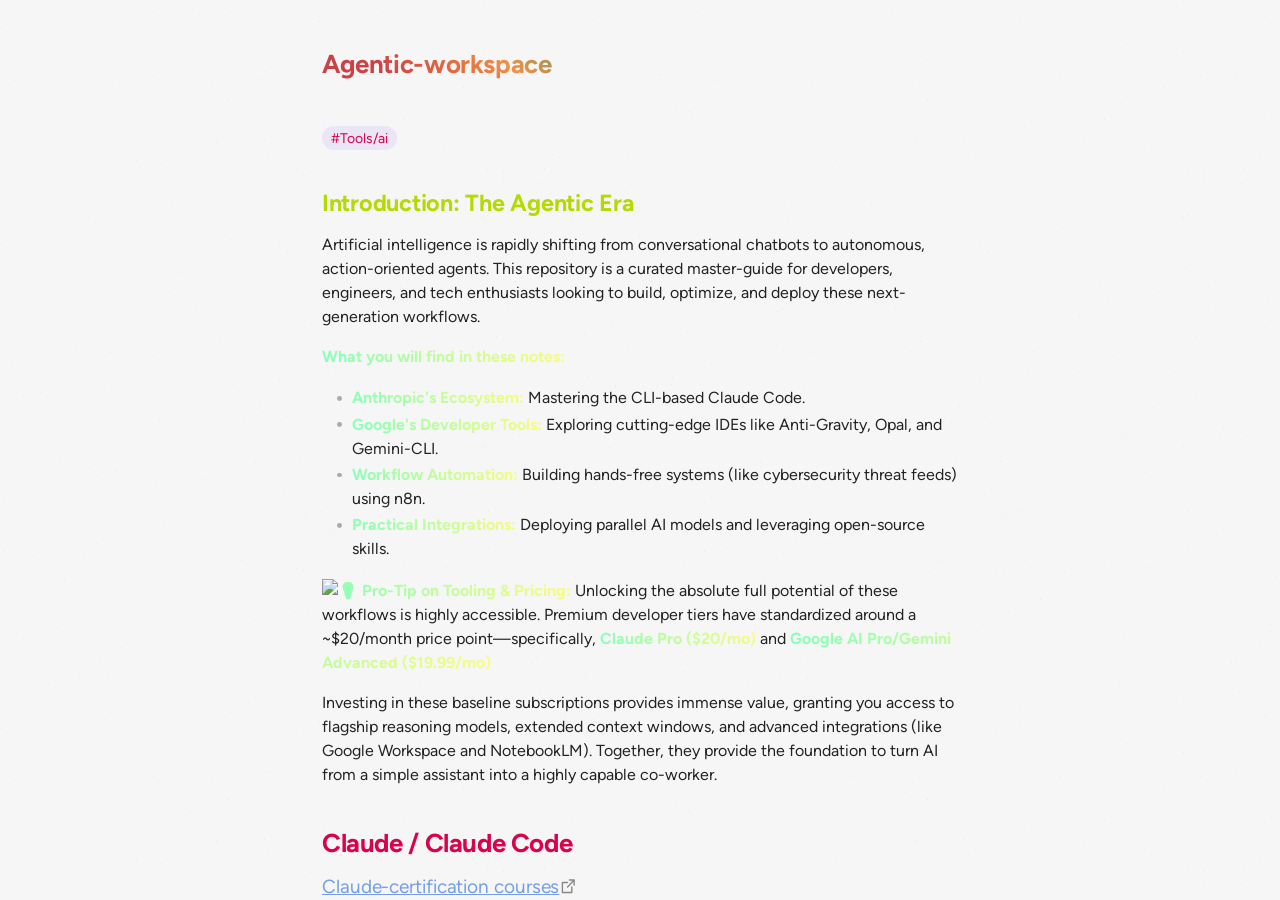
==== commit 84afb039: "Add files via upload" ====
--- a/agentic-workspace.html
+++ b/agentic-workspace.html
@@ -8,7 +8,7 @@
 <meta property="og:type" content="website">
 <meta property="og:url" content="agentic-workspace.html">
 <meta property="og:image" content="https://twemoji.maxcdn.com/v/13.1.0/72x72/1f4a1.png">
-<meta charset="UTF-8"><meta property="og:site_name" content="Meezok AI notes"><meta name="viewport" content="width=device-width, initial-scale=1.0, user-scalable=yes, minimum-scale=1.0, maximum-scale=5.0"><link rel="alternate" type="application/rss+xml" title="RSS Feed" href="site-lib/rss.xml"><script async="" id="webpage-script" src="site-lib/scripts/webpage.js" onload="this.onload=null;this.setAttribute(&quot;loaded&quot;, &quot;true&quot;)"></script><link rel="icon" href="site-lib/media/favicon.png"><link rel="stylesheet" href="site-lib/styles/obsidian.css"><link rel="stylesheet" href="site-lib/styles/theme.css"><link rel="preload" href="site-lib/styles/global-variable-styles.css" as="style" onload="this.onload=null;this.rel='stylesheet'"><noscript><link rel="stylesheet" href="site-lib/styles/global-variable-styles.css"></noscript><link rel="preload" href="site-lib/styles/main-styles.css" as="style" onload="this.onload=null;this.rel='stylesheet'"><noscript><link rel="stylesheet" href="site-lib/styles/main-styles.css"></noscript><style>body{--line-width:40em;--line-width-adaptive:40em;--file-line-width:40em;--sidebar-width:min(20em, 80vw);--collapse-arrow-size:11px;--tree-vertical-spacing:1.3em;--sidebar-margin:12px}:root{background-color:#202124}.sidebar{height:100%;font-size:14px;z-index:10;min-width:calc(var(--sidebar-width) + var(--divider-width-hover));max-width:calc(var(--sidebar-width) + var(--divider-width-hover));position:relative;overflow:hidden;overflow:clip;transition:min-width ease-in-out,max-width ease-in-out;transition-duration:.2s;contain:size}#left-sidebar{left:0}#right-sidebar{right:0}.sidebar.is-collapsed{min-width:0;max-width:0}.sidebar.floating{position:absolute}.sidebar .leaf-content{height:100%;min-width:calc(var(--sidebar-width) - var(--divider-width-hover));top:0;padding:var(--sidebar-margin);padding-top:4em;line-height:var(--line-height-tight);background-color:var(--background-secondary);transition:background-color,border-right,border-left,box-shadow;transition-duration:var(--color-fade-speed);transition-timing-function:ease-in-out;position:absolute;display:flex;flex-direction:column}.sidebar:not(.is-collapsed) .leaf-content{min-width:calc(max(100%,var(--sidebar-width)) - 3px);max-width:calc(max(100%,var(--sidebar-width)) - 3px)}#left-sidebar-content{left:0;border-top-right-radius:var(--radius-l);border-bottom-right-radius:var(--radius-l)}#right-sidebar-content{right:0;border-top-left-radius:var(--radius-l);border-bottom-left-radius:var(--radius-l)}.sidebar #left-sidebar-content,.sidebar #right-sidebar-content{contain:none!important;container-type:normal!important;animation:none!important}.sidebar:has(.leaf-content:empty):has(.topbar-content:empty){display:none}.sidebar-topbar{height:calc(2.3em + 2 * var(--sidebar-margin));width:var(--sidebar-width);padding:var(--sidebar-margin);z-index:1;position:fixed;display:flex;align-items:center;transition:width ease-in-out;transition-duration:inherit}.sidebar.is-collapsed .sidebar-topbar{width:calc(2.3em + var(--sidebar-margin) * 2)}.sidebar .sidebar-topbar.is-collapsed{width:0}#left-sidebar .sidebar-topbar{left:0;flex-direction:row;border-top-right-radius:var(--radius-l)}#right-sidebar .sidebar-topbar{right:0;flex-direction:row-reverse;border-top-left-radius:var(--radius-l)}#left-sidebar .topbar-content{margin-right:calc(2.3em + var(--sidebar-margin));flex-direction:row}#right-sidebar .topbar-content{margin-left:calc(2.3em + var(--sidebar-margin));flex-direction:row-reverse}.topbar-content{overflow:hidden visible;overflow:clip visible;width:100%;height:100%;display:flex;align-items:center;transition:inherit}.sidebar.is-collapsed .topbar-content{width:0;transition:inherit}.clickable-icon.sidebar-collapse-icon{background-color:transparent;color:var(--icon-color-focused);padding:2px!important;margin:0!important;height:100%!important;width:2.3em!important;margin-inline:0.14em!important;position:absolute}#left-sidebar .clickable-icon.sidebar-collapse-icon{transform:rotateY(180deg);right:var(--sidebar-margin)}#right-sidebar .clickable-icon.sidebar-collapse-icon{transform:rotateY(180deg);left:var(--sidebar-margin)}.clickable-icon.sidebar-collapse-icon svg.svg-icon{width:100%;height:100%}.feature-title{margin-left:1px;text-transform:uppercase;letter-spacing:.06em;margin-top:.75em;margin-bottom:.75em}.feature-header{display:flex;align-items:center;padding-top:0;font-size:1em;padding-left:0}body.floating-sidebars .sidebar{position:absolute}body{transition:background-color var(--color-fade-speed) ease-in-out}#navbar:not(:empty){display:flex;align-items:center;justify-content:space-between;padding:.5em 1em;width:100%}#main{display:flex;flex-direction:column;height:100%;width:100%;align-items:stretch;justify-content:center}#main-horizontal{display:flex;flex-direction:row;flex-grow:1;width:100%;align-items:stretch;justify-content:center}#center-content{flex-basis:100%;max-width:100%;width:100%;height:100%;display:flex;flex-direction:column;align-items:center;transition:opacity .2s ease-in-out;contain:inline-size}.hide{opacity:0!important;transition:opacity .2s ease-in-out;pointer-events:none}#center-content>.obsidian-document{padding-left:2em;padding-right:1em;margin-bottom:0;width:100%;width:-webkit-fill-available;width:-moz-available;width:fill-available;transition:background-color var(--color-fade-speed) ease-in-out;border-top-right-radius:var(--window-radius,var(--radius-m));border-top-left-radius:var(--window-radius,var(--radius-m));overflow-x:hidden!important;overflow-y:auto!important;display:flex!important;flex-direction:column!important;align-items:center!important;contain:inline-size}body #center-content>.obsidian-document>.markdown-preview-sizer{padding-bottom:80vh;width:100%;max-width:var(--line-width);flex-basis:var(--line-width);transition:background-color var(--color-fade-speed) ease-in-out;contain:inline-size}#center-content>.obsidian-document>div{width:100%!important;transition:background-color var(--color-fade-speed) ease-in-out;contain:inline-size}#center-content>.obsidian-document:not([data-type=markdown]).embed{display:flex;padding:1em;height:100%;width:100%;align-items:center;justify-content:center}#center-content>.obsidian-document:not([data-type=markdown]).embed>*{max-width:100%;max-height:100%;object-fit:contain}:not(h1,h2,h3,h4,h5,h6,li):has(> :is(.math,table)){overflow-x:auto!important}#center-content>.obsidian-document:not([data-type=markdown]){overflow-x:auto;contain:content;padding:0;margin:0;height:100%}.obsidian-document[data-type=attachment]{display:flex;flex-direction:column;align-items:center;justify-content:center;height:100%;width:100%}.obsidian-document[data-type=attachment]>*{outline:0;border:none;box-shadow:none}.obsidian-document[data-type=attachment] :is(img){max-width:90%;max-height:90%;object-fit:contain}.obsidian-document[data-type=attachment]>:is(audio){width:100%;max-width:min(90%,var(--line-width))}.obsidian-document[data-type=attachment]>:is(embed,iframe,video){width:100%;height:100%;max-width:100%;max-height:100%;object-fit:contain}.canvas-wrapper>:is(.header,.footer){z-index:100;position:absolute;display:flex;justify-content:center;flex-direction:column;width:100%;align-items:center}.scroll-highlight{position:absolute;width:100%;height:100%;pointer-events:none;z-index:1000;background-color:hsla(var(--color-accent-hsl),.25);opacity:0;padding:1em;inset:50%;translate:-50% -50%;border-radius:var(--radius-s)}</style><script defer="">async function loadIncludes(){let e=document.querySelectorAll("link[itemprop='include']");for(const t of e){let e=t.getAttribute("href");try{let o="";if(e.startsWith("https:")||e.startsWith("http:")||"file:"!=window.location.protocol){const n=await fetch(e);if(!n.ok){console.log("Could not include file: "+e),t?.remove();continue}o=await n.text()}else{const t=document.getElementById(btoa(encodeURI(e)));if(t){const e=JSON.parse(decodeURI(atob(t.getAttribute("value")??"")));o=e?.data??""}}let n=document.createRange().createContextualFragment(o);t.before(n),t.remove(),console.log("Included text: "+o),console.log("Included file: "+e)}catch(o){t?.remove(),console.log("Could not include file: "+e,o);continue}}}document.addEventListener("DOMContentLoaded",(()=>{loadIncludes()}));let isFileProtocol="file:"==location.protocol;function waitLoadScripts(e,t){let o=e.map((e=>document.getElementById(e+"-script")));!function e(n){let l=o[n],c=n+1;l?(l&&"true"!=l.getAttribute("loaded")||n<o.length&&e(c),n<o.length&&l.addEventListener("load",(()=>e(c)))):n<o.length?e(c):t()}(0)}</script></head><body class="publish css-settings-manager mod-windows styled-scrollbars show-inline-title show-ribbon is-focused"><script defer="">let theme=localStorage.getItem("theme")||(window.matchMedia("(prefers-color-scheme: dark)").matches?"dark":"light");"dark"==theme?(document.body.classList.add("theme-dark"),document.body.classList.remove("theme-light")):(document.body.classList.add("theme-light"),document.body.classList.remove("theme-dark")),window.innerWidth<480?document.body.classList.add("is-phone"):window.innerWidth<768?document.body.classList.add("is-tablet"):window.innerWidth<1024?document.body.classList.add("is-small-screen"):document.body.classList.add("is-large-screen")</script><div class="parsed-feature-container" style="display: contents;"><link itemprop="include" href="site-lib/html/custom-head-content-content.html"></div><div id="main"><div id="navbar"></div><div id="main-horizontal"><div id="left-content" class="leaf" style="--sidebar-width: var(--sidebar-width-left);"></div><div id="center-content" class="leaf"><div class="obsidian-document markdown-preview-view markdown-rendered node-insert-event is-readable-line-width allow-fold-headings allow-fold-lists show-indentation-guide show-properties" data-type="markdown"><style id="MJX-CHTML-styles">mjx-texatom{display:inline-block;text-align:left}mjx-mi{display:inline-block;text-align:left}mjx-c.mjx-c39::before{padding:.666em .5em .022em 0;content:"9"}mjx-c.mjx-c2E::before{padding:.12em .278em 0 0;content:"."}mjx-c.mjx-c2F::before{padding:.75em .5em .25em 0;content:"/"}mjx-c.mjx-c1D45A.TEX-I::before{padding:.442em .878em .011em 0;content:"m"}mjx-c.mjx-c1D45C.TEX-I::before{padding:.441em .485em .011em 0;content:"o"}mjx-c.mjx-c2217::before{padding:.465em .5em 0 0;content:"∗"}mjx-container[jax=CHTML]{line-height:0}mjx-container [space="1"]{margin-left:.111em}mjx-container [space="2"]{margin-left:.167em}mjx-container [space="3"]{margin-left:.222em}mjx-container [space="4"]{margin-left:.278em}mjx-container [space="5"]{margin-left:.333em}mjx-container [rspace="1"]{margin-right:.111em}mjx-container [rspace="2"]{margin-right:.167em}mjx-container [rspace="3"]{margin-right:.222em}mjx-container [rspace="4"]{margin-right:.278em}mjx-container [rspace="5"]{margin-right:.333em}mjx-container [size="s"]{font-size:70.7%}mjx-container [size=ss]{font-size:50%}mjx-container [size=Tn]{font-size:60%}mjx-container [size=sm]{font-size:85%}mjx-container [size=lg]{font-size:120%}mjx-container [size=Lg]{font-size:144%}mjx-container [size=LG]{font-size:173%}mjx-container [size=hg]{font-size:207%}mjx-container [size=HG]{font-size:249%}mjx-container [width=full]{width:100%}mjx-box{display:inline-block}mjx-block{display:block}mjx-itable{display:inline-table}mjx-row{display:table-row}mjx-row>*{display:table-cell}mjx-mtext{display:inline-block}mjx-mstyle{display:inline-block}mjx-merror{display:inline-block;color:red;background-color:#ff0}mjx-mphantom{visibility:hidden}mjx-assistive-mml{top:0;left:0;clip:rect(1px,1px,1px,1px);user-select:none;position:absolute!important;padding:1px 0 0!important;border:0!important;display:block!important;width:auto!important;overflow:hidden!important}mjx-assistive-mml[display=block]{width:100%!important}mjx-math{display:inline-block;text-align:left;line-height:0;text-indent:0;font-style:normal;font-weight:400;font-size:100%;font-size-adjust:none;letter-spacing:normal;border-collapse:collapse;overflow-wrap:normal;word-spacing:normal;white-space:nowrap;direction:ltr;padding:1px 0}mjx-container[jax=CHTML][display=true]{display:block;text-align:center;margin:1em 0}mjx-container[jax=CHTML][display=true][width=full]{display:flex}mjx-container[jax=CHTML][display=true] mjx-math{padding:0}mjx-container[jax=CHTML][justify=left]{text-align:left}mjx-container[jax=CHTML][justify=right]{text-align:right}mjx-mn{display:inline-block;text-align:left}mjx-c{display:inline-block}mjx-utext{display:inline-block;padding:.75em 0 .2em}mjx-mo{display:inline-block;text-align:left}mjx-stretchy-h{display:inline-table;width:100%}mjx-stretchy-h>*{display:table-cell;width:0}mjx-stretchy-h>*>mjx-c{display:inline-block;transform:scaleX(1)}mjx-stretchy-h>*>mjx-c::before{display:inline-block;width:initial}mjx-stretchy-h>mjx-ext{overflow:clip visible;width:100%}mjx-stretchy-h>mjx-ext>mjx-c::before{transform:scaleX(500)}mjx-stretchy-h>mjx-ext>mjx-c{width:0}mjx-stretchy-h>mjx-beg>mjx-c{margin-right:-.1em}mjx-stretchy-h>mjx-end>mjx-c{margin-left:-.1em}mjx-stretchy-v{display:inline-block}mjx-stretchy-v>*{display:block}mjx-stretchy-v>mjx-beg{height:0}mjx-stretchy-v>mjx-end>mjx-c{display:block}mjx-stretchy-v>*>mjx-c{transform:scaleY(1);transform-origin:left center;overflow:hidden}mjx-stretchy-v>mjx-ext{display:block;height:100%;box-sizing:border-box;border:0 solid transparent;overflow:visible clip}mjx-stretchy-v>mjx-ext>mjx-c::before{width:initial;box-sizing:border-box}mjx-stretchy-v>mjx-ext>mjx-c{transform:scaleY(500) translateY(.075em);overflow:visible}mjx-mark{display:inline-block;height:0}mjx-c::before{display:block;width:0}.MJX-TEX{font-family:MJXZERO,MJXTEX}.TEX-B{font-family:MJXZERO,MJXTEX-B}.TEX-I{font-family:MJXZERO,MJXTEX-I}.TEX-MI{font-family:MJXZERO,MJXTEX-MI}.TEX-BI{font-family:MJXZERO,MJXTEX-BI}.TEX-S1{font-family:MJXZERO,MJXTEX-S1}.TEX-S2{font-family:MJXZERO,MJXTEX-S2}.TEX-S3{font-family:MJXZERO,MJXTEX-S3}.TEX-S4{font-family:MJXZERO,MJXTEX-S4}.TEX-A{font-family:MJXZERO,MJXTEX-A}.TEX-C{font-family:MJXZERO,MJXTEX-C}.TEX-CB{font-family:MJXZERO,MJXTEX-CB}.TEX-FR{font-family:MJXZERO,MJXTEX-FR}.TEX-FRB{font-family:MJXZERO,MJXTEX-FRB}.TEX-SS{font-family:MJXZERO,MJXTEX-SS}.TEX-SSB{font-family:MJXZERO,MJXTEX-SSB}.TEX-SSI{font-family:MJXZERO,MJXTEX-SSI}.TEX-SC{font-family:MJXZERO,MJXTEX-SC}.TEX-T{font-family:MJXZERO,MJXTEX-T}.TEX-V{font-family:MJXZERO,MJXTEX-V}.TEX-VB{font-family:MJXZERO,MJXTEX-VB}mjx-stretchy-h mjx-c,mjx-stretchy-v mjx-c{font-family:MJXZERO,MJXTEX-S1,MJXTEX-S4,MJXTEX,MJXTEX-A!important}@font-face{font-family:MJXZERO;src:url("site-lib/fonts/mathjax_zero.woff") format("woff")}@font-face{font-family:MJXTEX;src:url("site-lib/fonts/mathjax_main-regular.woff") format("woff")}@font-face{font-family:MJXTEX-B;src:url("site-lib/fonts/mathjax_main-bold.woff") format("woff")}@font-face{font-family:MJXTEX-I;src:url("site-lib/fonts/mathjax_math-italic.woff") format("woff")}@font-face{font-family:MJXTEX-MI;src:url("site-lib/fonts/mathjax_main-italic.woff") format("woff")}@font-face{font-family:MJXTEX-BI;src:url("site-lib/fonts/mathjax_math-bolditalic.woff") format("woff")}@font-face{font-family:MJXTEX-S1;src:url("site-lib/fonts/mathjax_size1-regular.woff") format("woff")}@font-face{font-family:MJXTEX-S2;src:url("site-lib/fonts/mathjax_size2-regular.woff") format("woff")}@font-face{font-family:MJXTEX-S3;src:url("site-lib/fonts/mathjax_size3-regular.woff") format("woff")}@font-face{font-family:MJXTEX-S4;src:url("site-lib/fonts/mathjax_size4-regular.woff") format("woff")}@font-face{font-family:MJXTEX-A;src:url("site-lib/fonts/mathjax_ams-regular.woff") format("woff")}@font-face{font-family:MJXTEX-C;src:url("site-lib/fonts/mathjax_calligraphic-regular.woff") format("woff")}@font-face{font-family:MJXTEX-CB;src:url("site-lib/fonts/mathjax_calligraphic-bold.woff") format("woff")}@font-face{font-family:MJXTEX-FR;src:url("site-lib/fonts/mathjax_fraktur-regular.woff") format("woff")}@font-face{font-family:MJXTEX-FRB;src:url("site-lib/fonts/mathjax_fraktur-bold.woff") format("woff")}@font-face{font-family:MJXTEX-SS;src:url("site-lib/fonts/mathjax_sansserif-regular.woff") format("woff")}@font-face{font-family:MJXTEX-SSB;src:url("site-lib/fonts/mathjax_sansserif-bold.woff") format("woff")}@font-face{font-family:MJXTEX-SSI;src:url("site-lib/fonts/mathjax_sansserif-italic.woff") format("woff")}@font-face{font-family:MJXTEX-SC;src:url("site-lib/fonts/mathjax_script-regular.woff") format("woff")}@font-face{font-family:MJXTEX-T;src:url("site-lib/fonts/mathjax_typewriter-regular.woff") format("woff")}@font-face{font-family:MJXTEX-V;src:url("site-lib/fonts/mathjax_vector-regular.woff") format("woff")}@font-face{font-family:MJXTEX-VB;src:url("site-lib/fonts/mathjax_vector-bold.woff") format("woff")}mjx-c.mjx-c31::before{padding:.666em .5em 0 0;content:"1"}mjx-c.mjx-c30::before{padding:.666em .5em .022em 0;content:"0"}mjx-c.mjx-c2B::before{padding:.583em .778em .082em 0;content:"+"}mjx-c.mjx-c28::before{padding:.75em .389em .25em 0;content:"("}mjx-c.mjx-c35::before{padding:.666em .5em .022em 0;content:"5"}mjx-c.mjx-cD7::before{padding:.491em .778em 0 0;content:"×"}mjx-c.mjx-c34::before{padding:.677em .5em 0 0;content:"4"}mjx-c.mjx-c29::before{padding:.75em .389em .25em 0;content:")"}mjx-c.mjx-c38::before{padding:.666em .5em .022em 0;content:"8"}mjx-c.mjx-c3D::before{padding:.583em .778em .082em 0;content:"="}mjx-c.mjx-c32::before{padding:.666em .5em 0 0;content:"2"}</style><div class="markdown-preview-sizer markdown-preview-section"><div class="header"><h1 class="page-title heading inline-title" id="Agentic-workspace_0">Agentic-workspace</h1><div class="data-bar"></div></div><div class="markdown-preview-pusher" style="width: 1px; height: 0.1px; margin-bottom: 0px;"></div><div class="el-p"><p dir="auto"><a href="?query=tag:Tools/ai" class="tag is-unresolved" target="_self" rel="noopener nofollow" data-href="#Tools/ai">#Tools/ai</a> </p></div><div class="el-h2"><h2 data-heading="Introduction: The Agentic Era" dir="auto" class="heading" id="Introduction_The_Agentic_Era_0"><span class="heading-collapse-indicator collapse-indicator collapse-icon"><svg xmlns="http://www.w3.org/2000/svg" width="24" height="24" viewBox="0 0 24 24" fill="none" stroke="currentColor" stroke-width="2" stroke-linecap="round" stroke-linejoin="round" class="svg-icon right-triangle"><path d="M3 8L12 17L21 8"></path></svg></span>Introduction: The Agentic Era</h2></div><div class="el-p"><p dir="auto">Artificial intelligence is rapidly shifting from conversational chatbots to autonomous, action-oriented agents. This repository is a curated master-guide for developers, engineers, and tech enthusiasts looking to build, optimize, and deploy these next-generation workflows.</p></div><div class="el-p"><p dir="auto"><strong>What you will find in these notes:</strong></p></div><div class="el-ul"><ul class="has-list-bullet">
+<meta charset="UTF-8"><meta property="og:site_name" content="Meezok AI notes"><meta name="viewport" content="width=device-width, initial-scale=1.0, user-scalable=yes, minimum-scale=1.0, maximum-scale=5.0"><link rel="alternate" type="application/rss+xml" title="RSS Feed" href="site-lib/rss.xml"><script async="" id="webpage-script" src="site-lib/scripts/webpage.js" onload="this.onload=null;this.setAttribute(&quot;loaded&quot;, &quot;true&quot;)"></script><script async="" id="graph-wasm-script" src="site-lib/scripts/graph-wasm.js" onload="this.onload=null;this.setAttribute(&quot;loaded&quot;, &quot;true&quot;)"></script><script async="" id="graph-render-worker-script" src="site-lib/scripts/graph-render-worker.js" onload="this.onload=null;this.setAttribute(&quot;loaded&quot;, &quot;true&quot;)"></script><link rel="icon" href="site-lib/media/favicon.png"><link rel="stylesheet" href="site-lib/styles/obsidian.css"><link rel="stylesheet" href="site-lib/styles/theme.css"><link rel="preload" href="site-lib/styles/global-variable-styles.css" as="style" onload="this.onload=null;this.rel='stylesheet'"><noscript><link rel="stylesheet" href="site-lib/styles/global-variable-styles.css"></noscript><link rel="preload" href="site-lib/styles/main-styles.css" as="style" onload="this.onload=null;this.rel='stylesheet'"><noscript><link rel="stylesheet" href="site-lib/styles/main-styles.css"></noscript><style>body{--line-width:40em;--line-width-adaptive:40em;--file-line-width:40em;--sidebar-width:min(20em, 80vw);--collapse-arrow-size:11px;--tree-vertical-spacing:1.3em;--sidebar-margin:12px}:root{background-color:#202124}.sidebar{height:100%;font-size:14px;z-index:10;min-width:calc(var(--sidebar-width) + var(--divider-width-hover));max-width:calc(var(--sidebar-width) + var(--divider-width-hover));position:relative;overflow:hidden;overflow:clip;transition:min-width ease-in-out,max-width ease-in-out;transition-duration:.2s;contain:size}#left-sidebar{left:0}#right-sidebar{right:0}.sidebar.is-collapsed{min-width:0;max-width:0}.sidebar.floating{position:absolute}.sidebar .leaf-content{height:100%;min-width:calc(var(--sidebar-width) - var(--divider-width-hover));top:0;padding:var(--sidebar-margin);padding-top:4em;line-height:var(--line-height-tight);background-color:var(--background-secondary);transition:background-color,border-right,border-left,box-shadow;transition-duration:var(--color-fade-speed);transition-timing-function:ease-in-out;position:absolute;display:flex;flex-direction:column}.sidebar:not(.is-collapsed) .leaf-content{min-width:calc(max(100%,var(--sidebar-width)) - 3px);max-width:calc(max(100%,var(--sidebar-width)) - 3px)}#left-sidebar-content{left:0;border-top-right-radius:var(--radius-l);border-bottom-right-radius:var(--radius-l)}#right-sidebar-content{right:0;border-top-left-radius:var(--radius-l);border-bottom-left-radius:var(--radius-l)}.sidebar #left-sidebar-content,.sidebar #right-sidebar-content{contain:none!important;container-type:normal!important;animation:none!important}.sidebar:has(.leaf-content:empty):has(.topbar-content:empty){display:none}.sidebar-topbar{height:calc(2.3em + 2 * var(--sidebar-margin));width:var(--sidebar-width);padding:var(--sidebar-margin);z-index:1;position:fixed;display:flex;align-items:center;transition:width ease-in-out;transition-duration:inherit}.sidebar.is-collapsed .sidebar-topbar{width:calc(2.3em + var(--sidebar-margin) * 2)}.sidebar .sidebar-topbar.is-collapsed{width:0}#left-sidebar .sidebar-topbar{left:0;flex-direction:row;border-top-right-radius:var(--radius-l)}#right-sidebar .sidebar-topbar{right:0;flex-direction:row-reverse;border-top-left-radius:var(--radius-l)}#left-sidebar .topbar-content{margin-right:calc(2.3em + var(--sidebar-margin));flex-direction:row}#right-sidebar .topbar-content{margin-left:calc(2.3em + var(--sidebar-margin));flex-direction:row-reverse}.topbar-content{overflow:hidden visible;overflow:clip visible;width:100%;height:100%;display:flex;align-items:center;transition:inherit}.sidebar.is-collapsed .topbar-content{width:0;transition:inherit}.clickable-icon.sidebar-collapse-icon{background-color:transparent;color:var(--icon-color-focused);padding:2px!important;margin:0!important;height:100%!important;width:2.3em!important;margin-inline:0.14em!important;position:absolute}#left-sidebar .clickable-icon.sidebar-collapse-icon{transform:rotateY(180deg);right:var(--sidebar-margin)}#right-sidebar .clickable-icon.sidebar-collapse-icon{transform:rotateY(180deg);left:var(--sidebar-margin)}.clickable-icon.sidebar-collapse-icon svg.svg-icon{width:100%;height:100%}.feature-title{margin-left:1px;text-transform:uppercase;letter-spacing:.06em;margin-top:.75em;margin-bottom:.75em}.feature-header{display:flex;align-items:center;padding-top:0;font-size:1em;padding-left:0}body.floating-sidebars .sidebar{position:absolute}body{transition:background-color var(--color-fade-speed) ease-in-out}#navbar:not(:empty){display:flex;align-items:center;justify-content:space-between;padding:.5em 1em;width:100%}#main{display:flex;flex-direction:column;height:100%;width:100%;align-items:stretch;justify-content:center}#main-horizontal{display:flex;flex-direction:row;flex-grow:1;width:100%;align-items:stretch;justify-content:center}#center-content{flex-basis:100%;max-width:100%;width:100%;height:100%;display:flex;flex-direction:column;align-items:center;transition:opacity .2s ease-in-out;contain:inline-size}.hide{opacity:0!important;transition:opacity .2s ease-in-out;pointer-events:none}#center-content>.obsidian-document{padding-left:2em;padding-right:1em;margin-bottom:0;width:100%;width:-webkit-fill-available;width:-moz-available;width:fill-available;transition:background-color var(--color-fade-speed) ease-in-out;border-top-right-radius:var(--window-radius,var(--radius-m));border-top-left-radius:var(--window-radius,var(--radius-m));overflow-x:hidden!important;overflow-y:auto!important;display:flex!important;flex-direction:column!important;align-items:center!important;contain:inline-size}body #center-content>.obsidian-document>.markdown-preview-sizer{padding-bottom:80vh;width:100%;max-width:var(--line-width);flex-basis:var(--line-width);transition:background-color var(--color-fade-speed) ease-in-out;contain:inline-size}#center-content>.obsidian-document>div{width:100%!important;transition:background-color var(--color-fade-speed) ease-in-out;contain:inline-size}#center-content>.obsidian-document:not([data-type=markdown]).embed{display:flex;padding:1em;height:100%;width:100%;align-items:center;justify-content:center}#center-content>.obsidian-document:not([data-type=markdown]).embed>*{max-width:100%;max-height:100%;object-fit:contain}:not(h1,h2,h3,h4,h5,h6,li):has(> :is(.math,table)){overflow-x:auto!important}#center-content>.obsidian-document:not([data-type=markdown]){overflow-x:auto;contain:content;padding:0;margin:0;height:100%}.obsidian-document[data-type=attachment]{display:flex;flex-direction:column;align-items:center;justify-content:center;height:100%;width:100%}.obsidian-document[data-type=attachment]>*{outline:0;border:none;box-shadow:none}.obsidian-document[data-type=attachment] :is(img){max-width:90%;max-height:90%;object-fit:contain}.obsidian-document[data-type=attachment]>:is(audio){width:100%;max-width:min(90%,var(--line-width))}.obsidian-document[data-type=attachment]>:is(embed,iframe,video){width:100%;height:100%;max-width:100%;max-height:100%;object-fit:contain}.canvas-wrapper>:is(.header,.footer){z-index:100;position:absolute;display:flex;justify-content:center;flex-direction:column;width:100%;align-items:center}.scroll-highlight{position:absolute;width:100%;height:100%;pointer-events:none;z-index:1000;background-color:hsla(var(--color-accent-hsl),.25);opacity:0;padding:1em;inset:50%;translate:-50% -50%;border-radius:var(--radius-s)}</style><script defer="">async function loadIncludes(){let e=document.querySelectorAll("link[itemprop='include']");for(const t of e){let e=t.getAttribute("href");try{let o="";if(e.startsWith("https:")||e.startsWith("http:")||"file:"!=window.location.protocol){const n=await fetch(e);if(!n.ok){console.log("Could not include file: "+e),t?.remove();continue}o=await n.text()}else{const t=document.getElementById(btoa(encodeURI(e)));if(t){const e=JSON.parse(decodeURI(atob(t.getAttribute("value")??"")));o=e?.data??""}}let n=document.createRange().createContextualFragment(o);t.before(n),t.remove(),console.log("Included text: "+o),console.log("Included file: "+e)}catch(o){t?.remove(),console.log("Could not include file: "+e,o);continue}}}document.addEventListener("DOMContentLoaded",(()=>{loadIncludes()}));let isFileProtocol="file:"==location.protocol;function waitLoadScripts(e,t){let o=e.map((e=>document.getElementById(e+"-script")));!function e(n){let l=o[n],c=n+1;l?(l&&"true"!=l.getAttribute("loaded")||n<o.length&&e(c),n<o.length&&l.addEventListener("load",(()=>e(c)))):n<o.length?e(c):t()}(0)}</script></head><body class="publish css-settings-manager mod-windows styled-scrollbars show-inline-title show-ribbon is-focused"><script defer="">let theme=localStorage.getItem("theme")||(window.matchMedia("(prefers-color-scheme: dark)").matches?"dark":"light");"dark"==theme?(document.body.classList.add("theme-dark"),document.body.classList.remove("theme-light")):(document.body.classList.add("theme-light"),document.body.classList.remove("theme-dark")),window.innerWidth<480?document.body.classList.add("is-phone"):window.innerWidth<768?document.body.classList.add("is-tablet"):window.innerWidth<1024?document.body.classList.add("is-small-screen"):document.body.classList.add("is-large-screen")</script><div class="parsed-feature-container" style="display: contents;"><link itemprop="include" href="site-lib/html/custom-head-content-content.html"></div><div id="main"><div id="navbar"></div><div id="main-horizontal"><div id="left-content" class="leaf" style="--sidebar-width: var(--sidebar-width-left);"></div><div id="center-content" class="leaf"><div class="obsidian-document markdown-preview-view markdown-rendered node-insert-event is-readable-line-width allow-fold-headings allow-fold-lists show-indentation-guide show-properties" data-type="markdown"><style id="MJX-CHTML-styles">mjx-texatom{display:inline-block;text-align:left}mjx-mi{display:inline-block;text-align:left}mjx-c.mjx-c39::before{padding:.666em .5em .022em 0;content:"9"}mjx-c.mjx-c2E::before{padding:.12em .278em 0 0;content:"."}mjx-c.mjx-c2F::before{padding:.75em .5em .25em 0;content:"/"}mjx-c.mjx-c1D45A.TEX-I::before{padding:.442em .878em .011em 0;content:"m"}mjx-c.mjx-c1D45C.TEX-I::before{padding:.441em .485em .011em 0;content:"o"}mjx-c.mjx-c2217::before{padding:.465em .5em 0 0;content:"∗"}mjx-container[jax=CHTML]{line-height:0}mjx-container [space="1"]{margin-left:.111em}mjx-container [space="2"]{margin-left:.167em}mjx-container [space="3"]{margin-left:.222em}mjx-container [space="4"]{margin-left:.278em}mjx-container [space="5"]{margin-left:.333em}mjx-container [rspace="1"]{margin-right:.111em}mjx-container [rspace="2"]{margin-right:.167em}mjx-container [rspace="3"]{margin-right:.222em}mjx-container [rspace="4"]{margin-right:.278em}mjx-container [rspace="5"]{margin-right:.333em}mjx-container [size="s"]{font-size:70.7%}mjx-container [size=ss]{font-size:50%}mjx-container [size=Tn]{font-size:60%}mjx-container [size=sm]{font-size:85%}mjx-container [size=lg]{font-size:120%}mjx-container [size=Lg]{font-size:144%}mjx-container [size=LG]{font-size:173%}mjx-container [size=hg]{font-size:207%}mjx-container [size=HG]{font-size:249%}mjx-container [width=full]{width:100%}mjx-box{display:inline-block}mjx-block{display:block}mjx-itable{display:inline-table}mjx-row{display:table-row}mjx-row>*{display:table-cell}mjx-mtext{display:inline-block}mjx-mstyle{display:inline-block}mjx-merror{display:inline-block;color:red;background-color:#ff0}mjx-mphantom{visibility:hidden}mjx-assistive-mml{top:0;left:0;clip:rect(1px,1px,1px,1px);user-select:none;position:absolute!important;padding:1px 0 0!important;border:0!important;display:block!important;width:auto!important;overflow:hidden!important}mjx-assistive-mml[display=block]{width:100%!important}mjx-math{display:inline-block;text-align:left;line-height:0;text-indent:0;font-style:normal;font-weight:400;font-size:100%;font-size-adjust:none;letter-spacing:normal;border-collapse:collapse;overflow-wrap:normal;word-spacing:normal;white-space:nowrap;direction:ltr;padding:1px 0}mjx-container[jax=CHTML][display=true]{display:block;text-align:center;margin:1em 0}mjx-container[jax=CHTML][display=true][width=full]{display:flex}mjx-container[jax=CHTML][display=true] mjx-math{padding:0}mjx-container[jax=CHTML][justify=left]{text-align:left}mjx-container[jax=CHTML][justify=right]{text-align:right}mjx-mn{display:inline-block;text-align:left}mjx-c{display:inline-block}mjx-utext{display:inline-block;padding:.75em 0 .2em}mjx-mo{display:inline-block;text-align:left}mjx-stretchy-h{display:inline-table;width:100%}mjx-stretchy-h>*{display:table-cell;width:0}mjx-stretchy-h>*>mjx-c{display:inline-block;transform:scaleX(1)}mjx-stretchy-h>*>mjx-c::before{display:inline-block;width:initial}mjx-stretchy-h>mjx-ext{overflow:clip visible;width:100%}mjx-stretchy-h>mjx-ext>mjx-c::before{transform:scaleX(500)}mjx-stretchy-h>mjx-ext>mjx-c{width:0}mjx-stretchy-h>mjx-beg>mjx-c{margin-right:-.1em}mjx-stretchy-h>mjx-end>mjx-c{margin-left:-.1em}mjx-stretchy-v{display:inline-block}mjx-stretchy-v>*{display:block}mjx-stretchy-v>mjx-beg{height:0}mjx-stretchy-v>mjx-end>mjx-c{display:block}mjx-stretchy-v>*>mjx-c{transform:scaleY(1);transform-origin:left center;overflow:hidden}mjx-stretchy-v>mjx-ext{display:block;height:100%;box-sizing:border-box;border:0 solid transparent;overflow:visible clip}mjx-stretchy-v>mjx-ext>mjx-c::before{width:initial;box-sizing:border-box}mjx-stretchy-v>mjx-ext>mjx-c{transform:scaleY(500) translateY(.075em);overflow:visible}mjx-mark{display:inline-block;height:0}mjx-c::before{display:block;width:0}.MJX-TEX{font-family:MJXZERO,MJXTEX}.TEX-B{font-family:MJXZERO,MJXTEX-B}.TEX-I{font-family:MJXZERO,MJXTEX-I}.TEX-MI{font-family:MJXZERO,MJXTEX-MI}.TEX-BI{font-family:MJXZERO,MJXTEX-BI}.TEX-S1{font-family:MJXZERO,MJXTEX-S1}.TEX-S2{font-family:MJXZERO,MJXTEX-S2}.TEX-S3{font-family:MJXZERO,MJXTEX-S3}.TEX-S4{font-family:MJXZERO,MJXTEX-S4}.TEX-A{font-family:MJXZERO,MJXTEX-A}.TEX-C{font-family:MJXZERO,MJXTEX-C}.TEX-CB{font-family:MJXZERO,MJXTEX-CB}.TEX-FR{font-family:MJXZERO,MJXTEX-FR}.TEX-FRB{font-family:MJXZERO,MJXTEX-FRB}.TEX-SS{font-family:MJXZERO,MJXTEX-SS}.TEX-SSB{font-family:MJXZERO,MJXTEX-SSB}.TEX-SSI{font-family:MJXZERO,MJXTEX-SSI}.TEX-SC{font-family:MJXZERO,MJXTEX-SC}.TEX-T{font-family:MJXZERO,MJXTEX-T}.TEX-V{font-family:MJXZERO,MJXTEX-V}.TEX-VB{font-family:MJXZERO,MJXTEX-VB}mjx-stretchy-h mjx-c,mjx-stretchy-v mjx-c{font-family:MJXZERO,MJXTEX-S1,MJXTEX-S4,MJXTEX,MJXTEX-A!important}@font-face{font-family:MJXZERO;src:url("site-lib/fonts/mathjax_zero.woff") format("woff")}@font-face{font-family:MJXTEX;src:url("site-lib/fonts/mathjax_main-regular.woff") format("woff")}@font-face{font-family:MJXTEX-B;src:url("site-lib/fonts/mathjax_main-bold.woff") format("woff")}@font-face{font-family:MJXTEX-I;src:url("site-lib/fonts/mathjax_math-italic.woff") format("woff")}@font-face{font-family:MJXTEX-MI;src:url("site-lib/fonts/mathjax_main-italic.woff") format("woff")}@font-face{font-family:MJXTEX-BI;src:url("site-lib/fonts/mathjax_math-bolditalic.woff") format("woff")}@font-face{font-family:MJXTEX-S1;src:url("site-lib/fonts/mathjax_size1-regular.woff") format("woff")}@font-face{font-family:MJXTEX-S2;src:url("site-lib/fonts/mathjax_size2-regular.woff") format("woff")}@font-face{font-family:MJXTEX-S3;src:url("site-lib/fonts/mathjax_size3-regular.woff") format("woff")}@font-face{font-family:MJXTEX-S4;src:url("site-lib/fonts/mathjax_size4-regular.woff") format("woff")}@font-face{font-family:MJXTEX-A;src:url("site-lib/fonts/mathjax_ams-regular.woff") format("woff")}@font-face{font-family:MJXTEX-C;src:url("site-lib/fonts/mathjax_calligraphic-regular.woff") format("woff")}@font-face{font-family:MJXTEX-CB;src:url("site-lib/fonts/mathjax_calligraphic-bold.woff") format("woff")}@font-face{font-family:MJXTEX-FR;src:url("site-lib/fonts/mathjax_fraktur-regular.woff") format("woff")}@font-face{font-family:MJXTEX-FRB;src:url("site-lib/fonts/mathjax_fraktur-bold.woff") format("woff")}@font-face{font-family:MJXTEX-SS;src:url("site-lib/fonts/mathjax_sansserif-regular.woff") format("woff")}@font-face{font-family:MJXTEX-SSB;src:url("site-lib/fonts/mathjax_sansserif-bold.woff") format("woff")}@font-face{font-family:MJXTEX-SSI;src:url("site-lib/fonts/mathjax_sansserif-italic.woff") format("woff")}@font-face{font-family:MJXTEX-SC;src:url("site-lib/fonts/mathjax_script-regular.woff") format("woff")}@font-face{font-family:MJXTEX-T;src:url("site-lib/fonts/mathjax_typewriter-regular.woff") format("woff")}@font-face{font-family:MJXTEX-V;src:url("site-lib/fonts/mathjax_vector-regular.woff") format("woff")}@font-face{font-family:MJXTEX-VB;src:url("site-lib/fonts/mathjax_vector-bold.woff") format("woff")}mjx-c.mjx-c31::before{padding:.666em .5em 0 0;content:"1"}mjx-c.mjx-c30::before{padding:.666em .5em .022em 0;content:"0"}mjx-c.mjx-c2B::before{padding:.583em .778em .082em 0;content:"+"}mjx-c.mjx-c28::before{padding:.75em .389em .25em 0;content:"("}mjx-c.mjx-c35::before{padding:.666em .5em .022em 0;content:"5"}mjx-c.mjx-cD7::before{padding:.491em .778em 0 0;content:"×"}mjx-c.mjx-c34::before{padding:.677em .5em 0 0;content:"4"}mjx-c.mjx-c29::before{padding:.75em .389em .25em 0;content:")"}mjx-c.mjx-c38::before{padding:.666em .5em .022em 0;content:"8"}mjx-c.mjx-c3D::before{padding:.583em .778em .082em 0;content:"="}mjx-c.mjx-c32::before{padding:.666em .5em 0 0;content:"2"}</style><div class="markdown-preview-sizer markdown-preview-section"><div class="header"><h1 class="page-title heading inline-title" id="Agentic-workspace_0">Agentic-workspace</h1><div class="data-bar"></div></div><div class="markdown-preview-pusher" style="width: 1px; height: 0.1px; margin-bottom: 0px;"></div><div class="el-p"><p dir="auto"><a href="?query=tag:Tools/ai" class="tag is-unresolved" target="_self" rel="noopener nofollow" data-href="#Tools/ai">#Tools/ai</a> </p></div><div class="el-h2"><h2 data-heading="Introduction: The Agentic Era" dir="auto" class="heading" id="Introduction_The_Agentic_Era_0"><span class="heading-collapse-indicator collapse-indicator collapse-icon"><svg xmlns="http://www.w3.org/2000/svg" width="24" height="24" viewBox="0 0 24 24" fill="none" stroke="currentColor" stroke-width="2" stroke-linecap="round" stroke-linejoin="round" class="svg-icon right-triangle"><path d="M3 8L12 17L21 8"></path></svg></span>Introduction: The Agentic Era</h2></div><div class="el-p"><p dir="auto">Artificial intelligence is rapidly shifting from conversational chatbots to autonomous, action-oriented agents. This repository is a curated master-guide for developers, engineers, and tech enthusiasts looking to build, optimize, and deploy these next-generation workflows.</p></div><div class="el-p"><p dir="auto"><strong>What you will find in these notes:</strong></p></div><div class="el-ul"><ul class="has-list-bullet">
 <li data-line="0" dir="auto"><span class="list-bullet"></span><strong>Anthropic's Ecosystem:</strong> Mastering the CLI-based Claude Code.<br>
 </li>
 <li data-line="2" dir="auto"><span class="list-bullet"></span><strong>Google's Developer Tools:</strong> Exploring cutting-edge IDEs like Anti-Gravity, Opal, and Gemini-CLI.<br>
--- a/site-lib/styles/obsidian.css
+++ b/site-lib/styles/obsidian.css
@@ -0,0 +1,10 @@
+.dialog{--csstools-light-dark-toggle--4:var(--csstools-color-scheme--dark) white;--dialog-bg-color:var(--csstools-light-dark-toggle--4, #1c1b22);--csstools-light-dark-toggle--5:var(--csstools-color-scheme--dark) white;--dialog-border-color:var(--csstools-light-dark-toggle--5, #1c1b22);--csstools-light-dark-toggle--33:var(--csstools-color-scheme--dark) rgba(58, 57, 68, 0.2);--dialog-shadow:0 2px 14px 0 var(--csstools-light-dark-toggle--33, #15141a);--csstools-light-dark-toggle--6:var(--csstools-color-scheme--dark) #15141a;--text-primary-color:var(--csstools-light-dark-toggle--6, #fbfbfe);--csstools-light-dark-toggle--7:var(--csstools-color-scheme--dark) #5b5b66;--text-secondary-color:var(--csstools-light-dark-toggle--7, #cfcfd8);--hover-filter:brightness(0.9);--csstools-light-dark-toggle--8:var(--csstools-color-scheme--dark) #0060df;--link-fg-color:var(--csstools-light-dark-toggle--8, #0df);--csstools-light-dark-toggle--9:var(--csstools-color-scheme--dark) #0250bb;--link-hover-fg-color:var(--csstools-light-dark-toggle--9, #80ebff);--csstools-light-dark-toggle--10:var(--csstools-color-scheme--dark) #f0f0f4;--separator-color:var(--csstools-light-dark-toggle--10, #52525e);--textarea-border-color:#8f8f9d;--csstools-light-dark-toggle--11:var(--csstools-color-scheme--dark) white;--textarea-bg-color:var(--csstools-light-dark-toggle--11, #42414d);--textarea-fg-color:var(--text-secondary-color);--csstools-light-dark-toggle--12:var(--csstools-color-scheme--dark) #f0f0f4;--radio-bg-color:var(--csstools-light-dark-toggle--12, #2b2a33);--csstools-light-dark-toggle--13:var(--csstools-color-scheme--dark) #fbfbfe;--radio-checked-bg-color:var(--csstools-light-dark-toggle--13, #15141a);--radio-border-color:#8f8f9d;--csstools-light-dark-toggle--14:var(--csstools-color-scheme--dark) #0060df;--radio-checked-border-color:var(--csstools-light-dark-toggle--14, #0df);--csstools-light-dark-toggle--34:var(--csstools-color-scheme--dark) rgba(21, 20, 26, 0.07);--button-secondary-bg-color:var(--csstools-light-dark-toggle--34, rgba(251, 251, 254, 0.07));--button-secondary-fg-color:var(--text-primary-color);--button-secondary-border-color:var(--button-secondary-bg-color);--csstools-light-dark-toggle--35:var(--csstools-color-scheme--dark) rgba(21, 20, 26, 0.21);--button-secondary-active-bg-color:var(--csstools-light-dark-toggle--35, rgba(251, 251, 254, 0.21));--button-secondary-active-fg-color:var(--button-secondary-fg-color);--button-secondary-active-border-color:var(--button-secondary-bg-color);--csstools-light-dark-toggle--36:var(--csstools-color-scheme--dark) rgba(21, 20, 26, 0.14);--button-secondary-hover-bg-color:var(--csstools-light-dark-toggle--36, rgba(251, 251, 254, 0.14));--button-secondary-hover-fg-color:var(--button-secondary-fg-color);--button-secondary-hover-border-color:var(--button-secondary-hover-bg-color);--button-secondary-disabled-bg-color:var(--button-secondary-bg-color);--button-secondary-disabled-border-color:var(--button-secondary-border-color);--button-secondary-disabled-fg-color:var(--button-secondary-fg-color);--csstools-light-dark-toggle--15:var(--csstools-color-scheme--dark) #0060df;--button-primary-bg-color:var(--csstools-light-dark-toggle--15, #0df);--csstools-light-dark-toggle--16:var(--csstools-color-scheme--dark) #fbfbfe;--button-primary-fg-color:var(--csstools-light-dark-toggle--16, #15141a);--button-primary-border-color:var(--button-primary-bg-color);--csstools-light-dark-toggle--17:var(--csstools-color-scheme--dark) #054096;--button-primary-active-bg-color:var(--csstools-light-dark-toggle--17, #aaf2ff);--button-primary-active-fg-color:var(--button-primary-fg-color);--button-primary-active-border-color:var(--button-primary-active-bg-color);--csstools-light-dark-toggle--18:var(--csstools-color-scheme--dark) #0250bb;--button-primary-hover-bg-color:var(--csstools-light-dark-toggle--18, #80ebff);--button-primary-hover-fg-color:var(--button-primary-fg-color);--button-primary-hover-border-color:var(--button-primary-hover-bg-color);--button-primary-disabled-bg-color:var(--button-primary-bg-color);--button-primary-disabled-border-color:var(--button-primary-border-color);--button-primary-disabled-fg-color:var(--button-primary-fg-color);--button-disabled-opacity:0.4;--csstools-light-dark-toggle--19:var(--csstools-color-scheme--dark) white;--input-text-bg-color:var(--csstools-light-dark-toggle--19, #42414d);--input-text-fg-color:var(--text-primary-color);font-variant:normal;font-size:13px;font-weight:400;line-height:150%;border-radius:4px;padding:12px 16px;--csstools-light-dark-toggle--37:var(--csstools-color-scheme--dark) white;border:1px solid var(--dialog-border-color);--csstools-light-dark-toggle--38:var(--csstools-color-scheme--dark) white;background:var(--dialog-bg-color);--csstools-light-dark-toggle--39:var(--csstools-color-scheme--dark) #15141a;color:var(--text-primary-color);--csstools-light-dark-toggle--40:var(--csstools-color-scheme--dark) rgba(58, 57, 68, 0.2);box-shadow:var(--dialog-shadow)}@supports (color:light-dark(red,red)){.dialog{--dialog-bg-color:light-dark(white, #1c1b22);--dialog-border-color:light-dark(white, #1c1b22);--dialog-shadow:0 2px 14px 0 light-dark(rgba(58, 57, 68, 0.2), #15141a);--text-primary-color:light-dark(#15141a, #fbfbfe);--text-secondary-color:light-dark(#5b5b66, #cfcfd8);--link-fg-color:light-dark(#0060df, #0df);--link-hover-fg-color:light-dark(#0250bb, #80ebff);--separator-color:light-dark(#f0f0f4, #52525e);--textarea-bg-color:light-dark(white, #42414d);--radio-bg-color:light-dark(#f0f0f4, #2b2a33);--radio-checked-bg-color:light-dark(#fbfbfe, #15141a);--radio-checked-border-color:light-dark(#0060df, #0df);--button-secondary-bg-color:light-dark(
+    rgba(21, 20, 26, 0.07),
+    rgba(251, 251, 254, 0.07)
+  );--button-secondary-active-bg-color:light-dark(
+    rgba(21, 20, 26, 0.21),
+    rgba(251, 251, 254, 0.21)
+  );--button-secondary-hover-bg-color:light-dark(
+    rgba(21, 20, 26, 0.14),
+    rgba(251, 251, 254, 0.14)
+  );--button-primary-bg-color:light-dark(#0060df, #0df);--button-primary-fg-color:light-dark(#fbfbfe, #15141a);--button-primary-active-bg-color:light-dark(#054096, #aaf2ff);--button-primary-hover-bg-color:light-dark(#0250bb, #80ebff);--input-text-bg-color:light-dark(white, #42414d)}}.dialog *{--csstools-light-dark-toggle--33:var(--csstools-color-scheme--dark) rgba(58, 57, 68, 0.2);--dialog-shadow:0 2px 14px 0 var(--csstools-light-dark-toggle--33, #15141a)}.dialog *{--csstools-light-dark-toggle--34:var(--csstools-color-scheme--dark) rgba(21, 20, 26, 0.07);--button-secondary-bg-color:var(--csstools-light-dark-toggle--34, rgba(251, 251, 254, 0.07))}.dialog *{--csstools-light-dark-toggle--35:var(--csstools-color-scheme--dark) rgba(21, 20, 26, 0.21);--button-secondary-active-bg-color:var(--csstools-light-dark-toggle--35, rgba(251, 251, 254, 0.21))}.dialog *{--csstools-light-dark-toggle--36:var(--csstools-color-scheme--dark) rgba(21, 20, 26, 0.14);--button-secondary-hover-bg-color:var(--csstools-light-dark-toggle--36, rgba(251, 251, 254, 0.14))}.dialog *{--csstools-light-dark-toggle--4:var(--csstools-color-scheme--dark) white;--dialog-bg-color:var(--csstools-light-dark-toggle--4, #1c1b22)}.dialog *{--csstools-light-dark-toggle--5:var(--csstools-color-scheme--dark) white;--dialog-border-color:var(--csstools-light-dark-toggle--5, #1c1b22)}.dialog *{--csstools-light-dark-toggle--6:var(--csstools-color-scheme--dark) #15141a;--text-primary-color:var(--csstools-light-dark-toggle--6, #fbfbfe)}.dialog *{--csstools-light-dark-toggle--7:var(--csstools-color-scheme--dark) #5b5b66;--text-secondary-color:var(--csstools-light-dark-toggle--7, #cfcfd8)}.dialog *{--csstools-light-dark-toggle--8:var(--csstools-color-scheme--dark) #0060df;--link-fg-color:var(--csstools-light-dark-toggle--8, #0df)}.dialog *{--csstools-light-dark-toggle--9:var(--csstools-color-scheme--dark) #0250bb;--link-hover-fg-color:var(--csstools-light-dark-toggle--9, #80ebff)}.dialog *{--csstools-light-dark-toggle--10:var(--csstools-color-scheme--dark) #f0f0f4;--separator-color:var(--csstools-light-dark-toggle--10, #52525e)}.dialog *{--csstools-light-dark-toggle--11:var(--csstools-color-scheme--dark) white;--textarea-bg-color:var(--csstools-light-dark-toggle--11, #42414d)}.dialog *{--csstools-light-dark-toggle--12:var(--csstools-color-scheme--dark) #f0f0f4;--radio-bg-color:var(--csstools-light-dark-toggle--12, #2b2a33)}.dialog *{--csstools-light-dark-toggle--13:var(--csstools-color-scheme--dark) #fbfbfe;--radio-checked-bg-color:var(--csstools-light-dark-toggle--13, #15141a)}.dialog *{--csstools-light-dark-toggle--14:var(--csstools-color-scheme--dark) #0060df;--radio-checked-border-color:var(--csstools-light-dark-toggle--14, #0df)}.dialog *{--csstools-light-dark-toggle--15:var(--csstools-color-scheme--dark) #0060df;--button-primary-bg-color:var(--csstools-light-dark-toggle--15, #0df)}.dialog *{--csstools-light-dark-toggle--16:var(--csstools-color-scheme--dark) #fbfbfe;--button-primary-fg-color:var(--csstools-light-dark-toggle--16, #15141a)}.dialog *{--csstools-light-dark-toggle--17:var(--csstools-color-scheme--dark) #054096;--button-primary-active-bg-color:var(--csstools-light-dark-toggle--17, #aaf2ff)}.dialog *{--csstools-light-dark-toggle--18:var(--csstools-color-scheme--dark) #0250bb;--button-primary-hover-bg-color:var(--csstools-light-dark-toggle--18, #80ebff)}.dialog *{--csstools-light-dark-toggle--19:var(--csstools-color-scheme--dark) white;--input-text-bg-color:var(--csstools-light-dark-toggle--19, #42414d)}@media (prefers-color-scheme:dark){.dialog{--hover-filter:brightness(1.4);--button-disabled-opacity:0.6}}@media screen and (forced-colors:active){.dialog{--dialog-bg-color:Canvas;--dialog-border-color:CanvasText;--dialog-shadow:none;--text-primary-color:CanvasText;--text-secondary-color:CanvasText;--hover-filter:none;--link-fg-color:LinkText;--link-hover-fg-color:LinkText;--separator-color:CanvasText;--textarea-border-color:ButtonBorder;--textarea-bg-color:Field;--textarea-fg-color:ButtonText;--radio-bg-color:ButtonFace;--radio-checked-bg-color:ButtonFace;--radio-border-color:ButtonText;--radio-checked-border-color:ButtonText;--button-secondary-bg-color:HighlightText;--button-secondary-fg-color:ButtonText;--button-secondary-border-color:ButtonText;--button-secondary-active-bg-color:HighlightText;--button-secondary-active-fg-color:SelectedItem;--button-secondary-active-border-color:ButtonText;--button-secondary-hover-bg-color:HighlightText;--button-secondary-hover-fg-color:SelectedItem;--button-secondary-hover-border-color:SelectedItem;--button-secondary-disabled-fg-color:GrayText;--button-secondary-disabled-border-color:GrayText;--button-primary-bg-color:ButtonText;--button-primary-fg-color:HighlightText;--button-primary-border-color:ButtonText;--button-primary-active-bg-color:SelectedItem;--button-primary-active-fg-color:HighlightText;--button-primary-active-border-color:ButtonText;--button-primary-hover-bg-color:SelectedItem;--button-primary-hover-fg-color:HighlightText;--button-primary-hover-border-color:SelectedItem;--button-primary-disabled-bg-color:GrayText;--button-primary-disabled-fg-color:ButtonFace;--button-primary-disabled-border-color:GrayText;--button-disabled-opacity:1;--input-text-bg-color:HighlightText;--input-text-fg-color:FieldText}}.dialog .mainContainer :focus-visible{--csstools-light-dark-toggle--28:var(--csstools-color-scheme--dark) #0060df;outline:var(--focus-ring-outline);outline-offset:2px}.dialog .mainContainer .title{display:flex;width:auto;flex-direction:column;justify-content:flex-end;align-items:flex-start;gap:12px}.dialog .mainContainer .title>span{font-size:13px;font-style:normal;font-weight:590;line-height:150%}.dialog .mainContainer .dialogSeparator{width:100%;height:0;margin-top:4px;margin-bottom:4px;border-top:1px solid var(--separator-color);border-bottom:none}.dialog .mainContainer .dialogButtonsGroup{display:flex;gap:12px;align-self:flex-end}.dialog .mainContainer .radio{display:flex;flex-direction:column;align-items:flex-start;gap:4px}.dialog .mainContainer .radio>.radioButton{display:flex;gap:8px;align-self:stretch;align-items:center}.dialog .mainContainer .radio>.radioButton input{appearance:none;box-sizing:border-box;width:16px;height:16px;border-radius:50%;background-color:var(--radio-bg-color);border:1px solid var(--radio-border-color)}.dialog .mainContainer .radio>.radioButton input:hover{filter:var(--hover-filter)}.dialog .mainContainer .radio>.radioButton input:checked{background-color:var(--radio-checked-bg-color);border:4px solid var(--radio-checked-border-color)}.dialog .mainContainer .radio>.radioLabel{display:flex;padding-left:24px;align-items:flex-start;gap:10px;align-self:stretch}.dialog .mainContainer .radio>.radioLabel>span{flex:1 0 0px;font-size:11px;color:var(--text-secondary-color)}.dialog .mainContainer button:not(.toggle-button):not(.closeButton):not(.clearInputButton){border-radius:4px;border:1px solid;font-variant:normal;font-weight:590;font-size:13px;padding:4px 16px;width:auto;height:32px}.dialog .mainContainer button:not(.toggle-button):not(.closeButton):not(.clearInputButton):hover{cursor:pointer;filter:var(--hover-filter)}.dialog .mainContainer button:not(.toggle-button):not(.closeButton):not(.clearInputButton)>span{color:inherit;font:inherit}.dialog .mainContainer button.secondaryButton:not(.toggle-button):not(.closeButton):not(.clearInputButton){color:var(--button-secondary-fg-color);background-color:var(--button-secondary-bg-color);border-color:var(--button-secondary-border-color)}.dialog .mainContainer button.secondaryButton:not(.toggle-button):not(.closeButton):not(.clearInputButton):hover{color:var(--button-secondary-hover-fg-color);background-color:var(--button-secondary-hover-bg-color);border-color:var(--button-secondary-hover-border-color)}.dialog .mainContainer button.secondaryButton:not(.toggle-button):not(.closeButton):not(.clearInputButton):active{color:var(--button-secondary-active-fg-color);background-color:var(--button-secondary-active-bg-color);border-color:var(--button-secondary-active-border-color)}.dialog .mainContainer button.secondaryButton:not(.toggle-button):not(.closeButton):not(.clearInputButton):disabled{background-color:var(--button-secondary-disabled-bg-color);border-color:var(--button-secondary-disabled-border-color);color:var(--button-secondary-disabled-fg-color);opacity:var(--button-disabled-opacity)}.dialog .mainContainer button.primaryButton:not(.toggle-button):not(.closeButton):not(.clearInputButton){color:var(--button-primary-fg-color);background-color:var(--button-primary-bg-color);border-color:var(--button-primary-border-color);opacity:1}.dialog .mainContainer button.primaryButton:not(.toggle-button):not(.closeButton):not(.clearInputButton):hover{color:var(--button-primary-hover-fg-color);background-color:var(--button-primary-hover-bg-color);border-color:var(--button-primary-hover-border-color)}.dialog .mainContainer button.primaryButton:not(.toggle-button):not(.closeButton):not(.clearInputButton):active{color:var(--button-primary-active-fg-color);background-color:var(--button-primary-active-bg-color);border-color:var(--button-primary-active-border-color)}.dialog .mainContainer button.primaryButton:not(.toggle-button):not(.closeButton):not(.clearInputButton):disabled{background-color:var(--button-primary-disabled-bg-color);border-color:var(--button-primary-disabled-border-color);color:var(--button-primary-disabled-fg-color);opacity:var(--button-disabled-opacity)}.dialog .mainContainer button:not(.toggle-button):not(.closeButton):not(.clearInputButton):disabled{pointer-events:none}.dialog .mainContainer a{color:var(--link-fg-color)}.dialog .mainContainer a:hover{color:var(--link-hover-fg-color)}.dialog .mainContainer textarea{font:inherit;padding:8px;resize:none;margin:0;box-sizing:border-box;border-radius:4px;border:1px solid var(--textarea-border-color);background:var(--textarea-bg-color);color:var(--textarea-fg-color)}.dialog .mainContainer textarea:focus{outline-offset:0px;border-color:transparent}.dialog .mainContainer textarea:disabled{pointer-events:none;opacity:.4}.dialog .mainContainer input[type=text]{background-color:var(--input-text-bg-color);color:var(--input-text-fg-color)}.dialog .mainContainer .toggler{display:flex;align-items:center;gap:8px;align-self:stretch}.dialog .mainContainer .toggler>.togglerLabel{user-select:none}:root{--xfa-unfocused-field-background:url("data:image/svg+xml;charset=UTF-8,<svg width='1px' height='1px' xmlns='http://www.w3.org/2000/svg'><rect width='100%' height='100%' style='fill:rgba(0, 54, 255, 0.13);'/></svg>");--xfa-focus-outline:auto}@media screen and (forced-colors:active){:root{--xfa-focus-outline:2px solid CanvasText}}:root{--csstools-color-scheme--dark: ;color-scheme:light dark;--viewer-container-height:0;--pdfViewer-padding-bottom:0;--page-margin:1px auto -8px;--page-border:9px solid transparent;--spreadHorizontalWrapped-margin-LR:-3.5px;--loading-icon-delay:400ms;--csstools-light-dark-toggle--23:var(--csstools-color-scheme--dark) #0060df;--focus-ring-color:var(--csstools-light-dark-toggle--23, #0df);--focus-ring-outline:2px solid var(--focus-ring-color)}@supports (color:light-dark(red,red)){:root{--focus-ring-color:light-dark(#0060df, #0df)}}:root *{--csstools-light-dark-toggle--23:var(--csstools-color-scheme--dark) #0060df;--focus-ring-color:var(--csstools-light-dark-toggle--23, #0df)}@media (prefers-color-scheme:dark){:root{--csstools-color-scheme--dark:initial}}@media screen and (forced-colors:active){:root{--pdfViewer-padding-bottom:9px;--page-margin:8px auto -1px;--page-border:1px solid CanvasText;--spreadHorizontalWrapped-margin-LR:3.5px;--focus-ring-color:CanvasText}}.hiddenCanvasElement,.hiddenCopyElement{position:absolute;top:0;left:0;width:0;height:0;display:none}:root{--h1-weight:700;--h2-weight:600;--h3-weight:600;--h4-weight:600;--h5-weight:600;--h6-weight:600}@supports (font-variation-settings:normal){:root{--h1-weight:700;--h2-weight:680;--h3-weight:660;--h4-weight:640;--h5-weight:620;--h6-weight:600}}body{--anim-duration-none:0;--anim-duration-superfast:70ms;--anim-duration-fast:140ms;--anim-duration-moderate:300ms;--anim-duration-slow:560ms;--anim-motion-smooth:cubic-bezier(0.45, 0.05, 0.55, 0.95);--anim-motion-delay:cubic-bezier(0.65, 0.05, 0.36, 1);--anim-motion-jumpy:cubic-bezier(0.68, -0.55, 0.27, 1.55);--anim-motion-swing:cubic-bezier(0, 0.55, 0.45, 1);--bases-header-border-width:0 0 var(--border-width) 0;--bases-header-height:40px;--bases-header-padding-start:2px;--bases-header-padding-end:2px;--bases-toolbar-label-display:block;--bases-toolbar-badge-display:none;--bases-embed-border-width:0px;--bases-embed-border-color:var(--background-modifier-border);--bases-embed-border-radius:var(--radius-s);--bases-filter-menu-width:520px;--bases-group-heading-property-size:var(--font-ui-smaller);--bases-group-heading-property-weight:var(--font-normal);--bases-group-heading-property-color:var(--text-muted);--bases-group-heading-value-size:var(--font-smaller);--bases-group-heading-value-weight:var(--font-semibold);--bases-group-heading-property-display:block;--bases-table-container-border-width:var(--border-width);--bases-table-container-border-radius:var(--radius-s);--bases-table-group-background:var(--background-primary-alt);--bases-table-header-weight:var(--font-weight);--bases-table-header-color:var(--text-muted);--bases-table-header-icon-display:flex;--bases-table-header-background:var(--background-primary);--bases-table-header-background-hover:var(--background-modifier-hover);--bases-table-header-sort-mask:linear-gradient(to left, transparent var(--size-4-6), black var(--size-4-6));--bases-table-summary-background:var(--background-primary);--bases-table-summary-background-hover:var(--background-modifier-hover);--bases-table-border-color:var(--table-border-color);--bases-table-column-border-width:var(--border-width);--bases-table-group-gap:10px;--bases-table-row-border-width:var(--border-width);--bases-table-row-background-hover:var(--table-row-background-hover);--bases-table-row-height:30px;--bases-table-font-size:var(--font-smaller);--bases-table-column-max-width:300;--bases-table-column-min-width:40;--bases-table-cell-radius-active:2px;--bases-table-cell-shadow-active:0 0 0 2px var(--background-modifier-border-focus);--bases-table-cell-radius-focus:2px;--bases-table-cell-shadow-focus:0 0 0 2px var(--interactive-accent);--bases-table-cell-background-active:var(--background-primary);--bases-table-cell-background-disabled:var(--background-primary-alt);--bases-table-cell-background-selected:var(--table-selection);--bases-cards-background:var(--background-primary);--bases-cards-border-width:var(--border-width);--bases-cards-container-background:transparent;--bases-cards-corner-shape:var(--corner-shape);--bases-cards-cover-background:var(--background-primary-alt);--bases-cards-font-size:var(--font-smaller);--bases-cards-line-height:24px;--bases-cards-radius:var(--radius-m);--bases-cards-scale:1;--bases-cards-shadow-hover:0 0 0 1px var(--background-modifier-border-hover);--bases-cards-shadow:0 0 0 1px var(--background-modifier-border);--blockquote-border-thickness:2px;--blockquote-border-color:var(--interactive-accent);--blockquote-font-style:normal;--blockquote-color:inherit;--blockquote-background-color:transparent;--bold-modifier:200;--bold-color:inherit;--bold-weight:calc(var(--font-weight) + var(--bold-modifier));--border-width:1px;--button-radius:var(--input-radius);--button-corner-shape:var(--corner-shape);--blur-background:color-mix(in srgb, var(--background-primary) var(--blur-opacity-s), transparent) linear-gradient(var(--background-primary), color-mix(in srgb, var(--background-primary) var(--blur-opacity-s), transparent));--blur-opacity-s:65%;--blur-opacity-m:90%;--blur-brightness:1.15;--blur-saturation:1.5;--blur-radius-s:6px;--blur-radius-m:10px;--blur-radius-l:16px;--blur-s:blur(var(--blur-radius-s)) saturate(var(--blur-saturation)) brightness(var(--blur-brightness));--blur-m:blur(var(--blur-radius-m)) saturate(var(--blur-saturation)) brightness(var(--blur-brightness));--blur-l:blur(var(--blur-radius-l)) saturate(var(--blur-saturation)) brightness(var(--blur-brightness));--callout-border-width:0px;--callout-border-opacity:0.25;--callout-padding:var(--size-4-3) var(--size-4-3) var(--size-4-3) var(--size-4-6);--callout-radius:var(--radius-s);--callout-blend-mode:var(--highlight-mix-blend-mode);--callout-title-color:inherit;--callout-title-padding:0;--callout-title-size:inherit;--callout-title-weight:calc(var(--font-weight) + var(--bold-modifier));--callout-content-padding:0;--callout-content-background:transparent;--callout-bug:var(--color-red-rgb);--callout-default:var(--color-blue-rgb);--callout-error:var(--color-red-rgb);--callout-example:var(--color-purple-rgb);--callout-fail:var(--color-red-rgb);--callout-important:var(--color-cyan-rgb);--callout-info:var(--color-blue-rgb);--callout-question:var(--color-orange-rgb);--callout-success:var(--color-green-rgb);--callout-summary:var(--color-cyan-rgb);--callout-tip:var(--color-cyan-rgb);--callout-todo:var(--color-blue-rgb);--callout-warning:var(--color-orange-rgb);--callout-quote:158,158,158;--canvas-background:var(--background-primary);--canvas-card-label-color:var(--text-faint);--canvas-color-1:var(--color-red-rgb);--canvas-color-2:var(--color-orange-rgb);--canvas-color-3:var(--color-yellow-rgb);--canvas-color-4:var(--color-green-rgb);--canvas-color-5:var(--color-cyan-rgb);--canvas-color-6:var(--color-purple-rgb);--canvas-controls-radius:var(--radius-s);--canvas-controls-icon-size:var(--icon-s);--canvas-controls-icon-stroke:var(--icon-s-stroke-width);--canvas-dot-pattern:var(--color-base-30);--caret-color:var(--text-normal);--checkbox-radius:var(--radius-s);--checkbox-size:var(--font-text-size);--checkbox-marker-color:var(--background-primary);--checkbox-color:var(--interactive-accent);--checkbox-color-hover:var(--interactive-accent-hover);--checkbox-border-color:var(--text-faint);--checkbox-border-color-hover:var(--text-muted);--checkbox-margin-inline-start:0.85em;--checklist-done-decoration:line-through;--checklist-done-color:var(--text-muted);--code-white-space:pre-wrap;--code-border-width:0px;--code-border-color:var(--background-modifier-border);--code-bracket-background:var(--background-modifier-hover);--code-radius:var(--radius-s);--code-size:var(--font-smaller);--code-background:var(--background-primary-alt);--code-normal:var(--text-normal);--code-comment:var(--text-faint);--code-function:var(--color-yellow);--code-important:var(--color-orange);--code-keyword:var(--color-pink);--code-operator:var(--color-red);--code-property:var(--color-cyan);--code-punctuation:var(--text-muted);--code-string:var(--color-green);--code-tag:var(--color-red);--code-value:var(--color-purple);--collapse-icon-color:var(--text-faint);--collapse-icon-color-collapsed:var(--text-accent);--cursor:default;--cursor-link:pointer;--dialog-width:560px;--dialog-max-width:80vw;--dialog-max-height:85vh;--divider-color:var(--background-modifier-border);--divider-color-hover:var(--interactive-accent);--divider-width:1px;--divider-width-hover:3px;--divider-vertical-height:calc(100% - var(--header-height));--drag-ghost-background:rgba(0, 0, 0, 0.85);--drag-ghost-text-color:#fff;--dropdown-background-blend-mode:hard-light;--dropdown-background-position:var(--inset-end) var(--dropdown-icon-inset) top 50%,0 0;--dropdown-background-size:var(--dropdown-icon-width) auto,100%;--dropdown-icon-width:1em;--dropdown-icon-inset:0.5em;--dropdown-padding:0 var(--dropdown-padding-end) 0 var(--dropdown-padding-start);--dropdown-padding-start:0.8em;--dropdown-padding-end:1.9em;--embed-max-height:4000px;--embed-canvas-max-height:400px;--embed-background:inherit;--embed-border-start:2px solid var(--interactive-accent);--embed-border-end:none;--embed-border-top:none;--embed-border-bottom:none;--embed-padding:0 0 0 var(--size-4-6);--embed-font-style:inherit;--embed-block-shadow-hover:0 0 0 1px var(--background-modifier-border),inset 0 0 0 1px var(--background-modifier-border);--file-line-width:700px;--file-folding-offset:24px;--file-margins:var(--file-margins-y) var(--file-margins-x);--file-margins-x:var(--size-4-8);--file-margins-y:var(--size-4-8);--file-header-font:var(--font-interface);--file-header-font-size:var(--font-ui-small);--file-header-font-weight:400;--file-header-background:var(--background-primary);--file-header-background-focused:var(--background-primary);--file-header-border:var(--border-width) solid transparent;--file-header-justify:center;--header-height:40px;--font-smallest:0.8em;--font-smaller:0.875em;--font-small:0.933em;--flair-background:var(--interactive-normal);--flair-color:var(--text-normal);--font-ui-smaller:12px;--font-ui-small:13px;--font-ui-medium:15px;--font-ui-large:20px;--font-weight:var(--font-normal);--font-thin:100;--font-extralight:200;--font-light:300;--font-normal:400;--font-medium:500;--font-semibold:600;--font-bold:700;--font-extrabold:800;--font-black:900;--footnote-divider-color-active:var(--metadata-divider-color-focus);--footnote-divider-color:var(--metadata-divider-color);--footnote-divider-width:var(--border-width);--footnote-gap:var(--size-4-1);--footnote-id-color-no-occurrences:var(--text-faint);--footnote-id-color:var(--text-muted);--footnote-id-delimiter:".";--footnote-input-background-active:var(--metadata-input-background-active);--footnote-input-background:var(--metadata-input-background);--footnote-line-height:var(--line-height-normal);--footnote-padding-block:var(--size-2-3);--footnote-padding-inline:var(--size-2-3);--footnote-radius:var(--radius-s);--footnote-size:var(--font-smaller);--graph-controls-width:240px;--graph-text:var(--text-normal);--graph-line:var(--color-base-35, var(--background-modifier-border-focus));--graph-node:var(--text-muted);--graph-node-unresolved:var(--text-faint);--graph-node-focused:var(--text-accent);--graph-node-tag:var(--color-green);--graph-node-attachment:var(--color-yellow);--heading-formatting:var(--text-faint);--heading-spacing:calc(var(--p-spacing) * 2.5);--h1-color:inherit;--h2-color:inherit;--h3-color:inherit;--h4-color:inherit;--h5-color:inherit;--h6-color:inherit;--h1-font:inherit;--h2-font:inherit;--h3-font:inherit;--h4-font:inherit;--h5-font:inherit;--h6-font:inherit;--h1-letter-spacing:-0.015em;--h2-letter-spacing:-0.011em;--h3-letter-spacing:-0.008em;--h4-letter-spacing:-0.005em;--h5-letter-spacing:-0.002em;--h6-letter-spacing:0em;--h1-line-height:1.2;--h2-line-height:1.2;--h3-line-height:1.3;--h4-line-height:1.4;--h5-line-height:var(--line-height-normal);--h6-line-height:var(--line-height-normal);--h1-size:1.618em;--h2-size:1.462em;--h3-size:1.318em;--h4-size:1.188em;--h5-size:1.076em;--h6-size:1em;--h1-style:normal;--h2-style:normal;--h3-style:normal;--h4-style:normal;--h5-style:normal;--h6-style:normal;--h1-variant:normal;--h2-variant:normal;--h3-variant:normal;--h4-variant:normal;--h5-variant:normal;--h6-variant:normal;--hr-color:var(--background-modifier-border);--hr-thickness:2px;--icon-size:var(--icon-m);--icon-stroke:var(--icon-m-stroke-width);--icon-xs:14px;--icon-s:16px;--icon-m:18px;--icon-l:18px;--icon-xl:32px;--icon-xs-stroke-width:2px;--icon-s-stroke-width:2px;--icon-m-stroke-width:1.75px;--icon-l-stroke-width:1.75px;--icon-xl-stroke-width:1.25px;--icon-color:var(--text-muted);--icon-color-hover:var(--text-muted);--icon-color-active:var(--text-accent);--icon-color-focused:var(--text-normal);--icon-opacity:0.85;--icon-opacity-hover:1;--icon-opacity-active:1;--clickable-icon-radius:var(--radius-s);--indent-size:4;--indent-unit:0.5625em;--indentation-guide-width:var(--border-width);--indentation-guide-width-active:var(--border-width);--indentation-guide-color:rgba(var(--mono-rgb-100), 0.12);--indentation-guide-color-active:rgba(var(--mono-rgb-100), 0.3);--indentation-guide-editing-indent:0.85em;--indentation-guide-reading-indent:-0.85em;--indentation-guide-source-indent:0.25em;--inline-title-color:var(--h1-color);--inline-title-font:var(--h1-font);--inline-title-line-height:var(--h1-line-height);--inline-title-size:var(--h1-size);--inline-title-style:var(--h1-style);--inline-title-variant:var(--h1-variant);--inline-title-weight:var(--h1-weight);--inline-title-margin-bottom:0.5em;--input-height:30px;--input-padding:var(--size-4-1) var(--size-4-2);--input-radius:5px;--input-corner-shape:var(--corner-shape);--input-font-weight:var(--font-normal);--input-border-width:var(--border-width);--input-border-width-focus:2px;--input-placeholder-color:var(--text-faint);--input-date-separator:var(--text-faint);--input-icon-inset:var(--size-4-1);--italic-color:inherit;--italic-weight:inherit;--layer-cover:5;--layer-sidedock:10;--layer-status-bar:15;--layer-popover:30;--layer-slides:45;--layer-modal:50;--layer-notice:60;--layer-menu:65;--layer-tooltip:70;--layer-dragged-item:80;--line-height-normal:1.5;--line-height-tight:1.3;--link-color:var(--text-accent);--link-color-hover:var(--text-accent-hover);--link-decoration:underline;--link-decoration-hover:underline;--link-decoration-thickness:auto;--link-weight:var(--font-weight);--link-external-color:var(--text-accent);--link-external-color-hover:var(--text-accent-hover);--link-external-decoration:underline;--link-external-decoration-hover:underline;--link-external-filter:none;--link-unresolved-color:var(--text-accent);--link-unresolved-opacity:0.7;--link-unresolved-filter:none;--link-unresolved-decoration-style:solid;--link-unresolved-decoration-color:hsla(var(--interactive-accent-hsl), 0.3);--list-indent:calc(var(--indent-unit) * var(--indent-size));--list-indent-editing:0.75em;--list-indent-source:0;--list-spacing:0.075em;--list-marker-color:var(--text-faint);--list-marker-color-hover:var(--text-muted);--list-marker-color-collapsed:var(--text-accent);--list-bullet-border:none;--list-bullet-radius:50%;--list-bullet-size:0.3em;--list-bullet-transform:none;--list-numbered-style:decimal;--list-bullet-end-padding:1.3rem;--nav-item-size:var(--font-ui-small);--nav-item-radius:var(--radius-s);--nav-item-color:var(--text-muted);--nav-item-color-hover:var(--text-normal);--nav-item-color-active:var(--text-normal);--nav-item-color-selected:var(--text-normal);--nav-item-color-highlighted:var(--text-accent);--nav-item-background-hover:var(--background-modifier-hover);--nav-item-background-active:var(--background-modifier-hover);--nav-item-background-selected:hsla(var(--color-accent-hsl), 0.15);--nav-item-padding:var(--size-4-1) var(--size-4-2) var(--size-4-1) var(--size-4-6);--nav-item-parent-padding:var(--nav-item-padding);--nav-item-margin-bottom:var(--size-2-1);--nav-item-children-padding-start:var(--size-2-2);--nav-item-children-margin-start:var(--size-4-3);--nav-item-weight:inherit;--nav-item-weight-hover:inherit;--nav-item-weight-active:inherit;--nav-item-white-space:pre;--nav-indentation-guide-width:var(--indentation-guide-width);--nav-indentation-guide-color:var(--indentation-guide-color);--nav-collapse-icon-color:var(--collapse-icon-color);--nav-collapse-icon-color-collapsed:var(--text-faint);--nav-heading-color:var(--text-normal);--nav-heading-color-hover:var(--text-normal);--nav-heading-color-collapsed:var(--text-faint);--nav-heading-color-collapsed-hover:var(--text-muted);--nav-heading-weight:var(--font-medium);--nav-heading-weight-hover:var(--font-medium);--nav-tag-background:transparent;--nav-tag-radius:var(--radius-s);--nav-tag-color:var(--text-faint);--nav-tag-color-hover:var(--text-muted);--nav-tag-color-active:var(--text-muted);--nav-tag-weight:var(--font-semibold);--menu-padding:var(--size-2-3);--menu-shadow:var(--shadow-s);--menu-radius:var(--radius-m);--menu-corner-shape:var(--corner-shape);--menu-background:var(--background-secondary);--menu-border-color:var(--background-modifier-border-hover);--menu-border-width:var(--border-width);--menu-backdrop-filter:none;--menu-scroll-mask:linear-gradient(to bottom, rgba(0, 0, 0, 0.05) 0%, rgba(0, 0, 0, 0.1) 48px);--metadata-background:transparent;--metadata-display-reading:block;--metadata-display-editing:block;--metadata-max-width:none;--metadata-padding:var(--size-4-2) 0;--metadata-border-color:var(--background-modifier-border);--metadata-border-radius:0;--metadata-border-width:0;--metadata-divider-color:var(--background-modifier-border);--metadata-divider-color-hover:transparent;--metadata-divider-color-focus:transparent;--metadata-divider-width:0;--metadata-gap:3px;--metadata-property-padding:0;--metadata-property-radius:6px;--metadata-property-radius-hover:6px;--metadata-property-radius-focus:6px;--metadata-property-corner-shape:var(--corner-shape);--metadata-property-corner-shape-hover:var(--corner-shape);--metadata-property-corner-shape-focus:var(--corner-shape);--metadata-property-background:transparent;--metadata-property-background-hover:transparent;--metadata-property-background-active:var(--background-modifier-hover);--metadata-property-box-shadow-hover:0 0 0 var(--border-width) var(--background-modifier-border-hover);--metadata-property-box-shadow-focus:0 0 0 2px var(--background-modifier-border-focus);--metadata-label-background:transparent;--metadata-label-background-hover:transparent;--metadata-label-background-active:var(--background-modifier-hover);--metadata-label-font:var(--font-interface);--metadata-label-font-size:var(--font-smaller);--metadata-label-font-weight:inherit;--metadata-label-text-color:var(--text-muted);--metadata-label-text-color-hover:var(--text-muted);--metadata-label-width:9em;--metadata-input-height:calc(var(--font-text-size) * 1.75);--metadata-input-text-color:var(--text-normal);--metadata-input-font:var(--font-interface);--metadata-input-font-size:var(--font-smaller);--metadata-input-background:transparent;--metadata-input-background-hover:transparent;--metadata-input-background-active:var(--background-modifier-hover);--metadata-input-longtext-lines:3;--metadata-input-padding:var(--size-4-1) var(--size-4-2);--metadata-sidebar-label-font-size:var(--font-ui-small);--metadata-sidebar-input-font-size:var(--font-ui-small);--modal-background:var(--background-primary);--modal-width:90vw;--modal-header-height:auto;--modal-height:85vh;--modal-max-width:1100px;--modal-max-height:1000px;--modal-max-width-narrow:800px;--modal-shadow:none;--modal-border-width:var(--border-width);--modal-border-color:var(--color-base-40, var(--background-modifier-border-focus));--modal-radius:var(--radius-l);--modal-community-sidebar-width:280px;--pill-color:var(--text-muted);--pill-color-hover:var(--text-normal);--pill-color-remove:var(--text-faint);--pill-color-remove-hover:var(--text-accent);--pill-decoration:none;--pill-decoration-hover:none;--pill-background:transparent;--pill-background-hover:transparent;--pill-border-color:var(--background-modifier-border);--pill-border-color-hover:var(--background-modifier-border-hover);--pill-border-width:var(--border-width);--pill-padding-x:0.65em;--pill-padding-y:0.25em;--pill-radius:2em;--pill-weight:inherit;--p-spacing:1rem;--p-spacing-empty:0rem;--pdf-background:var(--background-primary);--pdf-page-background:var(--background-primary);--pdf-shadow:0 0 0 1px rgba(0, 0, 0, 0.05),0 2px 8px rgba(0, 0, 0, 0.1);--pdf-spread-shadow:0 0 0 1px rgba(0, 0, 0, 0.05);--pdf-sidebar-background:var(--background-primary);--pdf-thumbnail-shadow:0 0 0 1px rgba(0, 0, 0, 0.15),0 2px 8px rgba(0, 0, 0, 0.2);--popover-width:450px;--popover-height:400px;--popover-max-height:95vh;--popover-pdf-width:450px;--popover-pdf-height:400px;--popover-font-size:var(--font-text-size);--prompt-background:var(--background-primary);--prompt-backdrop-filter:none;--prompt-input-height:40px;--prompt-width:700px;--prompt-max-width:80vw;--prompt-max-height:70vh;--prompt-border-width:var(--border-width);--prompt-border-color:var(--color-base-40, var(--background-modifier-border-focus));--corner-shape:round;--radius-s:4px;--radius-m:8px;--radius-l:12px;--radius-xl:16px;--raised-background:var(--blur-background);--raised-blur:var(--blur-s);--raised-shadow:var(--shadow-xs);--raised-mask-display:block;--raised-mask-border-width:0;--raised-mask-background:linear-gradient(to bottom left, white, transparent, white) border-box no-repeat;--raised-mask:linear-gradient(white, white) padding-box,linear-gradient(white, white) border-box;--raised-mask-composite:exclude,add;--ribbon-background:var(--background-secondary);--ribbon-background-collapsed:var(--background-primary);--ribbon-width:44px;--ribbon-padding:var(--size-4-2) var(--size-4-1) var(--size-4-3);--scrollbar-width:12px;--scrollbar-height:12px;--scrollbar-border-width:3px 3px 3px 2px;--scrollbar-radius:var(--radius-l);--scrollbar-active-thumb-bg:rgba(var(--mono-rgb-100), 0.2);--scrollbar-bg:rgba(var(--mono-rgb-100), 0.05);--scrollbar-thumb-bg:rgba(var(--mono-rgb-100), 0.1);--search-clear-button-color:var(--text-muted);--search-clear-button-size:13px;--search-icon-color:var(--text-muted);--search-icon-size:18px;--search-result-background:var(--background-primary);--setting-group-heading-color:var(--text-normal);--setting-group-heading-size:var(--font-ui-medium);--setting-group-heading-weight:var(--font-semibold);--setting-items-background:var(--background-primary-alt);--setting-items-padding:var(--size-4-5);--setting-items-radius:var(--radius-l);--setting-items-border-width:0;--setting-items-border-color:var(--background-modifier-border);--size-2-1:2px;--size-2-2:4px;--size-2-3:6px;--size-4-1:4px;--size-4-2:8px;--size-4-3:12px;--size-4-4:16px;--size-4-5:20px;--size-4-6:24px;--size-4-8:32px;--size-4-9:36px;--size-4-10:40px;--size-4-12:48px;--size-4-16:64px;--size-4-18:72px;--sidebar-markdown-font-size:calc(var(--font-text-size) * 0.9);--sidebar-tab-text-display:none;--sidebar-left-toggle-inner-width:8.33%;--sidebar-right-toggle-inner-width:8.33%;--sidebar-left-toggle-inner-width-open:24%;--sidebar-right-toggle-inner-width-open:24%;--slider-thumb-border-width:var(--border-width);--slider-thumb-border-color:var(--background-modifier-border-hover);--slider-thumb-height:18px;--slider-thumb-width:18px;--slider-thumb-y:-6px;--slider-thumb-radius:var(--slider-thumb-height);--slider-s-thumb-size:15px;--slider-s-thumb-position:-5px;--slider-track-background:var(--background-modifier-border);--slider-track-height:3px;--status-bar-background:var(--background-secondary);--status-bar-border-color:var(--divider-color);--status-bar-border-width:var(--border-width) 0 0 var(--border-width);--status-bar-font-size:var(--font-ui-smaller);--status-bar-text-color:var(--text-muted);--status-bar-position:fixed;--status-bar-radius:var(--radius-m) 0 0 0;--suggestion-background:var(--background-primary);--suggestion-backdrop-filter:none;--sync-avatar-color-current-user:transparent;--sync-avatar-color-1:var(--color-red);--sync-avatar-color-2:var(--color-orange);--sync-avatar-color-3:var(--color-yellow);--sync-avatar-color-4:var(--color-green);--sync-avatar-color-5:var(--color-cyan);--sync-avatar-color-6:var(--color-blue);--sync-avatar-color-7:var(--color-purple);--sync-avatar-color-8:var(--color-pink);--swatch-radius:14px;--swatch-height:22px;--swatch-width:22px;--swatch-shadow:inset 0 0 0 1px rgba(var(--mono-rgb-100), 0.15);--tab-background-active:var(--background-primary);--tab-text-color:var(--text-faint);--tab-text-color-active:var(--text-muted);--tab-text-color-focused:var(--text-muted);--tab-text-color-focused-active:var(--text-muted);--tab-text-color-focused-highlighted:var(--text-accent);--tab-text-color-focused-active-current:var(--text-normal);--tab-font-size:var(--font-ui-small);--tab-font-weight:inherit;--tab-container-background:var(--background-secondary);--tab-divider-color:var(--background-modifier-border-hover);--tab-outline-color:var(--divider-color);--tab-outline-width:1px;--tab-curve:6px;--tab-radius:var(--radius-s);--tab-radius-active:6px 6px 0 0;--tab-width:200px;--tab-max-width:320px;--tab-switcher-menubar-background:linear-gradient(to top, var(--background-secondary), transparent);--tab-switcher-background:var(--background-secondary);--tab-switcher-preview-radius:var(--radius-xl);--tab-switcher-preview-background-shadow:0 4px 30px 2px rgba(0, 0, 0, 0.2);--tab-switcher-preview-shadow:0 0 0 1px rgba(var(--mono-rgb-100), 0.05);--tab-switcher-preview-shadow-active:0 0 0 2px var(--color-accent);--tab-stacked-pane-width:700px;--tab-stacked-header-width:var(--header-height);--tab-stacked-font-size:var(--font-ui-small);--tab-stacked-font-weight:400;--tab-stacked-text-align:start;--tab-stacked-text-transform:rotate(0deg);--tab-stacked-text-writing-mode:vertical-lr;--tab-stacked-shadow:-8px 0 8px 0 rgba(0, 0, 0, 0.05);--table-background:transparent;--table-border-width:1px;--table-border-color:var(--background-modifier-border);--table-white-space:break-spaces;--table-header-background:var(--table-background);--table-header-background-hover:inherit;--table-header-border-width:var(--table-border-width);--table-header-border-color:var(--table-border-color);--table-header-font:inherit;--table-header-size:var(--table-text-size);--table-header-weight:calc(var(--font-weight) + var(--bold-modifier));--table-header-color:var(--text-normal);--table-line-height:var(--line-height-tight);--table-text-size:var(--font-text-size);--table-text-color:inherit;--table-column-min-width:6ch;--table-column-max-width:none;--table-column-alt-background:var(--table-background);--table-column-first-border-width:var(--table-border-width);--table-column-last-border-width:var(--table-border-width);--table-row-background-hover:var(--table-background);--table-row-alt-background:var(--table-background);--table-row-alt-background-hover:var(--table-background);--table-row-last-border-width:var(--table-border-width);--table-selection:hsla(var(--color-accent-hsl), 0.1);--table-selection-blend-mode:var(--highlight-mix-blend-mode);--table-selection-border-color:var(--interactive-accent);--table-selection-border-width:2px;--table-selection-border-radius:4px;--table-cell-vertical-alignment:top;--table-drag-handle-background:transparent;--table-drag-handle-background-active:var(--table-selection-border-color);--table-drag-handle-color:var(--text-faint);--table-drag-handle-color-active:var(--text-on-accent);--table-drop-indicator-half-width:2px;--table-add-button-background:transparent;--table-add-button-border-width:var(--table-border-width);--table-add-button-border-color:var(--background-modifier-border);--tag-size:var(--font-smaller);--tag-color:var(--text-accent);--tag-color-hover:var(--text-accent);--tag-decoration:none;--tag-decoration-hover:none;--tag-background:hsla(var(--interactive-accent-hsl), 0.1);--tag-background-hover:hsla(var(--interactive-accent-hsl), 0.2);--tag-border-color:hsla(var(--interactive-accent-hsl), 0.15);--tag-border-color-hover:hsla(var(--interactive-accent-hsl), 0.15);--tag-border-width:0px;--tag-padding-x:0.65em;--tag-padding-y:0.25em;--tag-radius:2em;--tag-corner-shape:round;--tag-weight:inherit;--traffic-lights-offset-x:var(--header-height);--traffic-lights-offset-y:var(--header-height);--titlebar-background:var(--background-secondary);--titlebar-background-focused:var(--background-secondary-alt);--titlebar-border-width:0px;--titlebar-border-color:var(--background-modifier-border);--titlebar-text-color:var(--text-muted);--titlebar-text-color-focused:var(--text-normal);--titlebar-text-weight:var(--font-bold);--toggle-border-width:2px;--toggle-width:40px;--toggle-radius:18px;--toggle-thumb-color:white;--toggle-thumb-radius:18px;--toggle-thumb-height:18px;--toggle-thumb-width:18px;--toggle-s-border-width:2px;--toggle-s-width:34px;--toggle-s-thumb-height:15px;--toggle-s-thumb-width:15px;--touch-size-xxs:24px;--touch-size-xs:30px;--touch-size-s:40px;--touch-size-m:44px;--touch-size-l:52px;--touch-size-xl:60px;--touch-radius-xxs:var(--touch-size-xxs);--touch-radius-xs:var(--touch-size-xs);--touch-radius-s:var(--touch-size-s);--touch-radius-m:var(--touch-size-m);--touch-radius-l:var(--touch-size-l);--touch-radius-xl:var(--touch-size-xl);--vault-profile-display:flex;--vault-profile-order:2;--vault-profile-actions-display:flex;--vault-profile-font-size:var(--font-ui-small);--vault-profile-font-weight:var(--font-medium);--vault-profile-color:var(--text-normal);--vault-profile-color-hover:var(--vault-profile-color);--workspace-background-translucent:rgba(var(--mono-rgb-0), 0.6);--accent-h:258;--accent-s:88%;--accent-l:66%;--background-primary:var(--color-base-00);--background-primary-alt:var(--color-base-10);--background-secondary:var(--color-base-20);--background-modifier-hover:rgba(var(--mono-rgb-100), 0.067);--background-modifier-active-hover:hsla(var(--interactive-accent-hsl), 0.1);--background-modifier-border:var(--color-base-30);--background-modifier-border-hover:var(--color-base-35);--background-modifier-border-focus:var(--color-base-40);--background-modifier-error-rgb:var(--color-red-rgb);--background-modifier-error:var(--color-red);--background-modifier-error-hover:var(--color-red);--background-modifier-success-rgb:var(--color-green-rgb);--background-modifier-success:var(--color-green);--background-modifier-message:rgba(0, 0, 0, 0.9);--background-modifier-form-field:var(--color-base-00);--background-modifier-form-field-hover:var(--background-modifier-form-field);--text-normal:var(--color-base-100);--text-muted:var(--color-base-70);--text-faint:var(--color-base-50);--text-on-accent:white;--text-on-accent-inverted:black;--text-error:var(--color-red);--text-warning:var(--color-orange);--text-success:var(--color-green);--text-selection:hsla(var(--color-accent-hsl), 0.2);--text-highlight-bg-rgb:255,208,0;--text-highlight-bg:rgba(var(--text-highlight-bg-rgb), 0.4);--text-accent:var(--color-accent);--text-accent-hover:var(--color-accent-2);--interactive-normal:var(--color-base-00);--interactive-hover:var(--color-base-10);--interactive-accent-hsl:var(--color-accent-hsl);--interactive-accent:var(--color-accent-1);--interactive-accent-hover:var(--color-accent-2)}.theme-dark,.theme-light{--dropdown-background:var(--interactive-normal);--dropdown-background-hover:var(--interactive-hover)}.theme-light{color-scheme:light;--highlight-mix-blend-mode:darken;--mono-rgb-0:255,255,255;--mono-rgb-100:0,0,0;--color-red-rgb:233,49,71;--color-red:#e93147;--color-orange-rgb:236,117,0;--color-orange:#ec7500;--color-yellow-rgb:224,172,0;--color-yellow:#e0ac00;--color-green-rgb:8,185,78;--color-green:#08b94e;--color-cyan-rgb:0,191,188;--color-cyan:#00bfbc;--color-blue-rgb:8,109,221;--color-blue:#086ddd;--color-purple-rgb:120,82,238;--color-purple:#7852ee;--color-pink-rgb:213,57,132;--color-pink:#d53984;--color-base-00:#ffffff;--color-base-05:#fcfcfc;--color-base-10:#fafafa;--color-base-20:#f6f6f6;--color-base-25:#e3e3e3;--color-base-30:#e0e0e0;--color-base-35:#d4d4d4;--color-base-40:#bdbdbd;--color-base-50:#ababab;--color-base-60:#707070;--color-base-70:#5c5c5c;--color-base-100:#222222;--color-accent-hsl:var(--accent-h),var(--accent-s),var(--accent-l);--color-accent:hsl(var(--accent-h), var(--accent-s), var(--accent-l));--color-accent-1:hsl(calc(var(--accent-h) - 1), calc(var(--accent-s) * 1.01), calc(var(--accent-l) * 1.075));--color-accent-2:hsl(calc(var(--accent-h) - 3), calc(var(--accent-s) * 1.02), calc(var(--accent-l) * 1.15));--background-secondary-alt:var(--color-base-05);--background-modifier-box-shadow:rgba(0, 0, 0, 0.1);--background-modifier-cover:rgba(220, 220, 220, 0.4);--input-shadow:inset 0 0 0 1px rgba(0, 0, 0, 0.12),0 2px 3px 0 rgba(0, 0, 0, 0.05),0 1px 1.5px 0 rgba(0, 0, 0, 0.03),0 1px 2px 0 rgba(0, 0, 0, 0.04),0 0 0 0 transparent;--input-shadow-hover:inset 0 0 0 1px rgba(0, 0, 0, 0.17),0 2px 3px 0 rgba(0, 0, 0, 0.1),0 1px 1.5px 0 rgba(0, 0, 0, 0.03),0 1px 2px 0 rgba(0, 0, 0, 0.04),0 0 0 0 transparent;--shadow-edges:0 0 transparent;--shadow-xs:0 1px 6px rgba(0, 0, 0, 0.015),0 4px 24px rgba(0, 0, 0, 0.065),var(--shadow-edges);--shadow-s:0px 1px 2px rgba(0, 0, 0, 0.028),0px 3.4px 6.7px rgba(0, 0, 0, 0.042),0px 15px 30px rgba(0, 0, 0, 0.07);--shadow-l:0px 1.8px 7.3px rgba(0, 0, 0, 0.071),0px 6.3px 24.7px rgba(0, 0, 0, 0.112),0px 15px 30px rgba(0, 0, 0, 0.1)}.theme-dark{color-scheme:dark;--highlight-mix-blend-mode:lighten;--mono-rgb-0:0,0,0;--mono-rgb-100:255,255,255;--color-red-rgb:251,70,76;--color-red:#fb464c;--color-orange-rgb:233,151,63;--color-orange:#e9973f;--color-yellow-rgb:224,222,113;--color-yellow:#e0de71;--color-green-rgb:68,207,110;--color-green:#44cf6e;--color-cyan-rgb:83,223,221;--color-cyan:#53dfdd;--color-blue-rgb:2,122,255;--color-blue:#027aff;--color-purple-rgb:168,130,255;--color-purple:#a882ff;--color-pink-rgb:250,153,205;--color-pink:#fa99cd;--color-base-00:#1e1e1e;--color-base-05:#212121;--color-base-10:#242424;--color-base-20:#262626;--color-base-25:#2a2a2a;--color-base-30:#363636;--color-base-35:#3f3f3f;--color-base-40:#555555;--color-base-50:#666666;--color-base-60:#999999;--color-base-70:#b3b3b3;--color-base-100:#dadada;--color-accent-hsl:var(--accent-h),var(--accent-s),var(--accent-l);--color-accent:hsl(var(--accent-h), var(--accent-s), var(--accent-l));--color-accent-1:hsl(calc(var(--accent-h) - 3), calc(var(--accent-s) * 1.02), calc(var(--accent-l) * 1.15));--color-accent-2:hsl(calc(var(--accent-h) - 5), calc(var(--accent-s) * 1.05), calc(var(--accent-l) * 1.29));--blur-background:color-mix(in srgb, var(--interactive-normal) var(--blur-opacity-s), transparent) linear-gradient(var(--interactive-normal), color-mix(in srgb, var(--interactive-normal) var(--blur-opacity-s), transparent));--background-modifier-form-field:var(--color-base-25);--background-secondary-alt:var(--color-base-30);--interactive-normal:var(--color-base-30);--interactive-hover:var(--color-base-35);--text-accent:var(--color-accent-1);--interactive-accent:var(--color-accent);--interactive-accent-hover:var(--color-accent-1);--background-modifier-box-shadow:rgba(0, 0, 0, 0.3);--background-modifier-cover:rgba(10, 10, 10, 0.4);--raised-mask-background:transparent;--text-selection:hsla(var(--interactive-accent-hsl), 0.33);--input-shadow:inset 0 0.5px 0.5px 0.5px rgba(255, 255, 255, 0.09),0 2px 4px 0 rgba(0, 0, 0, 0.15),0 1px 1.5px 0 rgba(0, 0, 0, 0.1),0 1px 2px 0 rgba(0, 0, 0, 0.2),0 0 0 0 transparent;--input-shadow-hover:inset 0 0.5px 1px 0.5px rgba(255, 255, 255, 0.16),0 2px 3px 0 rgba(0, 0, 0, 0.3),0 1px 1.5px 0 rgba(0, 0, 0, 0.2),0 1px 2px 0 rgba(0, 0, 0, 0.4),0 0 0 0 transparent;--shadow-xs:0 1px 6px rgba(0, 0, 0, 0.045),0 4px 24px rgba(0, 0, 0, 0.195),var(--shadow-edges);--shadow-s:0px 1px 2px rgba(0, 0, 0, 0.121),0px 3.4px 6.7px rgba(0, 0, 0, 0.179),0px 15px 30px rgba(0, 0, 0, 0.3);--shadow-l:0px 1.8px 7.3px rgba(0, 0, 0, 0.071),0px 6.3px 24.7px rgba(0, 0, 0, 0.112),0px 30px 90px rgba(0, 0, 0, 0.2);--pdf-shadow:0 0 0 1px var(--background-modifier-border);--pdf-thumbnail-shadow:0 0 0 1px var(--background-modifier-border)}iframe{color-scheme:normal}@media print{.theme-dark{--highlight-mix-blend-mode:darken}}@font-face{font-family:"Source Code Pro";font-weight:400;font-style:normal;font-display:swap;src:url("../../site-lib/fonts/70cc7ff27245e82ad414.ttf")}@font-face{font-family:"Source Code Pro";font-weight:400;font-style:italic;font-display:swap;src:url("../../site-lib/fonts/454577c22304619db035.ttf")}@font-face{font-family:"Source Code Pro";font-weight:700;font-style:normal;font-display:swap;src:url("../../site-lib/fonts/52ac8f3034507f1d9e53.ttf")}@font-face{font-family:"Source Code Pro";font-weight:700;font-style:italic;font-display:swap;src:url("../../site-lib/fonts/05b618077343fbbd92b7.ttf")}@font-face{font-family:"Flow Circular";font-display:swap;src:url("../../site-lib/fonts/4bb6ac751d1c5478ff3a.woff2")}@font-face{font-family:Inter;font-style:normal;font-weight:100 900;font-display:swap;src:url("../../site-lib/fonts/c504db5c06caaf7cdfba.woff2")}@font-face{font-family:Inter;font-style:italic;font-weight:100 900;font-display:swap;src:url("../../site-lib/fonts/01dcbad1bac635f9c9cd.woff2")}@font-face{font-family:"??";unicode-range:U+0}body{--font-default:ui-sans-serif,-apple-system,BlinkMacSystemFont,system-ui,"Segoe UI","Google Sans Flex",Roboto,"Inter Variable","Inter","Apple Color Emoji","Segoe UI Emoji","Segoe UI Symbol",sans-serif;--font-monospace-default:ui-monospace,SFMono-Regular,"Cascadia Mono","Roboto Mono","DejaVu Sans Mono","Liberation Mono",Menlo,Monaco,"Consolas","Source Code Pro",monospace;--font-interface-override:'??';--font-interface-theme:'??';--font-interface:var(--font-interface-override),var(--font-interface-theme),var(--default-font, '??'),var(--font-default);--font-text-override:'??';--font-text-theme:'??';--font-text:var(--font-text-override),var(--font-text-theme),var(--font-default);--font-print-override:'??';--font-print:var(--font-print-override),var(--font-text-override),var(--font-text-theme),'Arial';--font-monospace-override:'??';--font-monospace-theme:'??';--font-monospace:var(--font-monospace-override),var(--font-monospace-theme),var(--font-monospace-default);--font-text-size:16px;--font-mermaid:var(--font-text)}@media print{body,html{padding-top:0!important;overflow:auto!important;height:auto!important;contain:initial!important}.markdown-embed-link,.popover,iframe{display:none!important}body>:not(.print){display:none!important}.print .markdown-preview-view{-webkit-print-color-adjust:exact;color:initial;height:unset!important}.print .markdown-preview-view mark{color:initial}.print .markdown-preview-view .metadata-container{display:none}.print .markdown-preview-view .markdown-embed-content{max-height:none;overflow:visible}.print .markdown-preview-view .callout-content{display:inherit!important}.print .bases-toolbar svg.lucide-chevrons-up-down{display:none}.print .external-link{background:0 0;padding-right:0}*{text-shadow:none!important}webview{display:none}::-webkit-scrollbar{display:none}body{--font-text:var(--font-print)!important}}*{box-sizing:border-box}body,html{margin:0;padding:0;height:100%;width:100%;overscroll-behavior:none}body{text-rendering:optimizelegibility;font-family:var(--font-interface);line-height:var(--line-height-tight);font-size:var(--font-ui-medium);background-color:var(--background-primary);color:var(--text-normal);-webkit-tap-highlight-color:rgba(255,255,255,0);overflow:clip;contain:strict}@keyframes node-inserted{0%{outline-color:#fff}100%{outline-color:#000}}.is-flashing{transition:color .25s,background-color .25s;color:var(--text-normal);mix-blend-mode:var(--highlight-mix-blend-mode);border-radius:var(--radius-s);background-color:var(--text-highlight-bg)!important}body{user-select:none;caret-color:var(--caret-color)}body [contenteditable=""],body [contenteditable=true]{user-select:text}body.is-grabbing{cursor:grabbing!important}body.is-grabbing iframe:not(.is-controlled),body.is-grabbing webview{pointer-events:none}#main-horizontal{width:100%;display:flex;overflow:hidden;flex:1 0 0px}:focus{outline:0}.is-text-garbled *{font-family:"Flow Circular",sans-serif!important;line-height:1.45em!important}.file-browser-description{flex-shrink:0}.file-browser-views{flex:1 1 auto;min-height:200px;overflow:auto}.attachments-gallery{display:grid;grid-template-columns:repeat(4,1fr);gap:var(--size-4-1)}.attachments-gallery .download-attachment-item input[type=checkbox]{position:absolute;bottom:var(--size-4-2);inset-inline-end:var(--size-4-2);margin-inline:0px;z-index:2}.attachments-gallery .download-attachment-item input[type=checkbox]:not(:checked){background-color:var(--background-primary)}@-webkit-keyframes blink{50%{background-color:transparent}}@keyframes blink{50%{background-color:transparent}}.feedback-banner-container{display:none;padding-top:var(--size-4-4);padding-bottom:var(--size-4-5);padding-right:max(var(--size-4-4),var(--safe-area-inset-right));padding-left:max(var(--size-4-4),var(--safe-area-inset-left))}.feedback-banner{position:relative}.feedback-banner-title{color:var(--text-muted);font-weight:var(--font-semibold);font-size:var(--font-ui-small);margin-bottom:var(--size-4-4);padding-inline-start:var(--size-4-4)}.feedback-banner-content{font-size:var(--font-ui-small);display:flex;flex-direction:column;row-gap:var(--size-4-4);background-color:var(--setting-items-background);padding:var(--size-4-4);border-radius:var(--setting-items-radius)}.feedback-banner-dismiss-button{position:absolute;font-weight:var(--font-semibold);top:-8px;inset-inline-end:var(--size-4-2);padding:var(--size-4-2) var(--size-4-1);color:var(--interactive-accent);font-size:var(--font-ui-smaller)}body{--zoom-factor:1;--titlebar-height:30px}@-webkit-keyframes sk-cubeGridScaleDelay{0%,100%,70%{transform:scale3d(1,1,1)}35%{transform:scale3d(0,0,1)}}@keyframes sk-cubeGridScaleDelay{0%,100%,70%{transform:scale3d(1,1,1)}35%{transform:scale3d(0,0,1)}}.pane-empty{color:var(--text-faint);font-size:var(--font-ui-small);margin:var(--size-4-2) auto;padding:var(--size-4-6) var(--size-4-4);text-align:center}.pane-empty .pane-empty-actions{margin-top:var(--size-4-4)}.view-header-title::-webkit-scrollbar{display:none}.view-content{width:100%;height:calc(100% - var(--header-height))}.inline-title{color:var(--inline-title-color);white-space:pre-wrap;margin-block-end:var(--inline-title-margin-bottom)}.inline-title:not([data-level]){font-size:var(--inline-title-size);font-weight:var(--inline-title-weight);line-height:var(--inline-title-line-height);font-style:var(--inline-title-style);font-variant:var(--inline-title-variant);font-family:var(--inline-title-font);letter-spacing:-.015em}.inline-title h1,.inline-title h2,.inline-title h3,.inline-title h4,.inline-title h5,.inline-title h6{margin-block:0px}.hover-popover .inline-title,.inline-embed .inline-title{display:none}.hover-popover .markdown-embed[data-type=heading] .inline-title,.hover-popover.bases-new-item-popover .inline-title{display:block}body:not(.show-inline-title) .inline-title:not([data-level]){display:none}body:not(.show-inline-title) .bases-new-item-popover .inline-title{display:block}::selection{background-color:var(--text-selection)}#center-content{display:flex;flex-direction:column}.markdown-preview-view{font-size:var(--font-text-size);font-family:var(--font-text);line-height:var(--line-height-normal);width:100%;height:100%;padding:var(--file-margins);position:relative;overflow-y:auto;overflow-wrap:break-word;color:var(--text-normal);user-select:text;scrollbar-gutter:stable}.markdown-preview-view.is-readable-line-width .markdown-preview-sizer{max-width:var(--file-line-width);margin-left:auto;margin-right:auto}.markdown-rendered{tab-size:var(--indent-size)}.markdown-rendered.rtl{direction:rtl}.markdown-rendered>:first-child{margin-top:0}.markdown-rendered>:last-child{margin-bottom:0}.markdown-rendered>.markdown-preview-sizer>.markdown-preview-pusher+div:not(.mod-ui)>:first-child,.markdown-rendered>.markdown-preview-sizer>.mod-ui+div:not(.mod-ui)>:first-child{margin-top:0}.markdown-rendered>.markdown-preview-sizer>div:last-child>:last-child{margin-bottom:0}body:not(.show-ribbon){--ribbon-width:0px}body:not(.show-ribbon) .side-dock-ribbon{display:none}.side-dock-actions{flex-direction:column}.side-dock-actions .side-dock-ribbon-action{margin:0 auto}.release-notes-view{padding:var(--file-margins)}.release-notes-view .markdown-preview-view{overflow:visible}.release-notes-view .is-readable-line-width{max-width:var(--file-line-width);margin-left:auto;margin-right:auto}.bases-table-header-name,.bases-toolbar-result-count,.inline-title,.inline-title h1,.metadata-input-longtext,.metadata-property-key-input,.multi-select-pill-content,.nav-file-title-content,.nav-folder-title-content,.table-cell-wrapper,.tree-item-inner,input{unicode-bidi:plaintext}[dir=ltr],body{--direction:1;--inset-start:left;--inset-end:right}.mod-rtl,[dir=rtl]{--direction:-1;--inset-start:right;--inset-end:left}@supports selector(:dir(rtl)){.is-collapsed:dir(ltr){--direction:1}.is-collapsed:dir(rtl){--direction:-1}}.is-rtl,.mod-rtl,.rtl{--callout-padding:var(--size-4-3) var(--size-4-6) var(--size-4-3) var(--size-4-3);--embed-padding:0 var(--size-4-6) 0 0;--nav-item-padding:var(--size-4-1) var(--size-4-6) var(--size-4-1) var(--size-4-2)}.is-rtl .metadata-container,.mod-rtl .metadata-container,.rtl .metadata-container{--direction:-1}.is-rtl .metadata-container,.is-rtl input.metadata-input-number,.is-rtl input.metadata-property-key-input,.mod-rtl .metadata-container,.mod-rtl input.metadata-input-number,.mod-rtl input.metadata-property-key-input,.rtl .metadata-container,.rtl input.metadata-input-number,.rtl input.metadata-property-key-input{text-align:right}.is-rtl .bases-embed,.mod-rtl .bases-embed,.rtl .bases-embed{direction:rtl}.is-rtl input[type=date],.is-rtl input[type=datetime-local],.mod-rtl input[type=date],.mod-rtl input[type=datetime-local],.rtl input[type=date],.rtl input[type=datetime-local]{direction:rtl}.is-rtl input[type=date]::-webkit-calendar-picker-indicator,.is-rtl input[type=datetime-local]::-webkit-calendar-picker-indicator,.mod-rtl input[type=date]::-webkit-calendar-picker-indicator,.mod-rtl input[type=datetime-local]::-webkit-calendar-picker-indicator,.rtl input[type=date]::-webkit-calendar-picker-indicator,.rtl input[type=datetime-local]::-webkit-calendar-picker-indicator{right:var(--size-4-1);left:auto}@supports selector(:has(*)){.callout:has(> .callout-title .callout-title-inner:dir(rtl)){direction:rtl}.callout:has(> .callout-title .callout-title-inner:dir(rtl))>.callout-title{direction:rtl;--direction:-1}.callout:has(> .callout-title .callout-title-inner:dir(rtl))>.callout-title .callout-icon svg.svg-icon{transform:scale(-1,1)}}.mod-rtl{--tab-stacked-text-transform:rotate(180deg)}.mod-rtl .canvas-wrapper{direction:ltr}.mod-rtl .notice,.mod-rtl .popover{direction:rtl}.mod-rtl input{text-align:right}.mod-rtl #search-container::before,.mod-rtl .checkbox-container{transform:scale(-1,1)}[lang=he] svg.svg-icon:is(.lucide-help-circle,.help){transform:scale(1,1)}.form-field{display:flex;flex-direction:column;gap:var(--size-4-2)}.hotkey-list-container{overflow:auto}#search-container.mod-hotkey .clickable-icon{padding:var(--size-2-1)}#search-container input:placeholder-shown~#search-clear-button{display:none}#search-container input:not(:placeholder-shown){padding-inline-end:28px}.global-search-input-container#search-container input:not(:placeholder-shown){padding-inline-end:56px}.value-list-element{align-items:center}.mod-root .mod-pinned{--icon-size:var(--icon-s);--icon-stroke:var(--icon-s-stroke-width)}.button-container{margin-top:20px}button{--text-color:var(--text-normal);app-region:no-drag;display:inline-flex;align-items:center;justify-content:center;color:var(--text-color);font-size:var(--font-ui-small);border-radius:var(--button-radius);border:0;padding:var(--size-4-1) var(--size-4-3);height:var(--input-height);font-weight:var(--input-font-weight);cursor:var(--cursor);font-family:inherit;outline:0;user-select:none;white-space:nowrap}button:not(.clickable-icon){color:var(--text-color);background-color:var(--interactive-normal);box-shadow:var(--input-shadow)}@media (hover:hover){button:hover{background-color:var(--interactive-hover);box-shadow:var(--input-shadow-hover)}}button:focus-visible{box-shadow:0 0 0 3px var(--background-modifier-border-focus)}button[disabled=true],button[disabled]{cursor:not-allowed;opacity:.7}@media (forced-colors:active){button{border:1px solid buttonborder}}button.mod-cta{background-color:var(--interactive-accent);--text-color:var(--text-on-accent)}@media (hover:hover){button.mod-cta:hover{background-color:var(--interactive-accent-hover)}}button.mod-cta:focus-visible{box-shadow:0 0 0 3px var(--background-modifier-border-focus)}button.mod-warning{background-color:var(--background-modifier-error);--text-color:var(--text-on-accent)}@media (hover:hover){button.mod-warning:hover{background-color:var(--background-modifier-error-hover)}}button.mod-destructive{--text-color:var(--text-error)}.card-container{display:flex}.card-container.mod-horizontal{flex-direction:column}.card{background-color:var(--background-secondary-alt);border-radius:4px;border:var(--border-width) solid var(--background-modifier-border);margin:0 10px;padding:15px 30px;display:flex;flex-direction:column;flex-grow:1}.card ul{padding:0}.card .button-container{margin:10px 0}.card-container.mod-horizontal .card{margin:10px 0}.card-container.mod-horizontal .card ul{padding-left:24px}.card li{margin:5px 0}.card.u-clickable{cursor:var(--cursor)}@media (hover:hover){.card.u-clickable:hover{border:var(--border-width) solid var(--interactive-accent);background-color:hsla(var(--interactive-accent-hsl),.1)}}.card.is-selected{border:var(--border-width) solid var(--interactive-accent);background-color:hsla(var(--interactive-accent-hsl),.2)}.card-title{text-align:center;font-size:20px;line-height:30px;color:var(--text-muted);margin-bottom:8px}.card-description{color:var(--text-muted);font-size:var(--font-ui-small);line-height:20px;flex-grow:1}.changelog-item{margin:var(--size-4-2) 0;font-size:var(--font-ui-medium);line-height:var(--line-height)}.changelog-item::before{content:attr(data-label);width:50px;border-radius:var(--radius-m);font-size:var(--font-ui-small);display:inline-block;text-align:center;margin-right:14px;text-transform:uppercase;letter-spacing:1px;line-height:22px}.changelog-item.mod-success::before{background-color:var(--background-modifier-success);color:var(--text-on-accent)}.changelog-item.mod-failed::before{background-color:var(--background-modifier-error);color:var(--text-on-accent)}.changelog-item.mod-highlighted::before{background-color:var(--interactive-accent)}[contenteditable]{outline:0}.list-container{display:flex;flex-direction:column;gap:var(--size-4-1)}.list-container.has-row-lines .list-item{margin:0 calc(var(--size-4-4) * -1);padding:var(--size-4-2) var(--size-4-4)}.list-item{border-radius:var(--radius-m);display:flex;margin:var(--size-4-2) 0;gap:var(--size-4-2);align-items:center}.list-item.mod-selectable{cursor:var(--cursor)}@media (hover:hover){.list-item.mod-selectable:hover{background-color:var(--background-modifier-hover)}}.list-item.mod-empty{color:var(--text-faint);font-size:var(--font-ui-small);padding:var(--size-4-4);text-align:center;margin:0 auto}.list-item-separator{width:100%;border-bottom:var(--border-width) solid var(--background-modifier-border)}.list-item-actions{display:flex;gap:var(--size-4-2)}.list-item-part.mod-extended{flex-grow:1;overflow-wrap:anywhere}.list-item-part.clickable-icon{display:flex;align-items:center;justify-content:center;padding:var(--size-2-2);cursor:var(--cursor);border-radius:var(--radius-s);color:var(--icon-color)}.list-item-part.clickable-icon:active,.list-item-part.clickable-icon:hover{color:var(--icon-color-hover);background-color:var(--background-modifier-hover)}.list-item-desc{display:flex;flex-wrap:wrap;gap:var(--size-4-2);color:var(--text-faint);font-size:var(--font-ui-smaller);width:100%}.u-center-text{text-align:center}.u-faded-text{color:var(--text-muted)}.u-pop{color:var(--text-accent);font-weight:var(--font-semibold)}.u-break-word{overflow-wrap:break-word}.u-muted{color:var(--text-muted)}.u-small{font-size:.8em}.u-clickable{cursor:var(--cursor)}.diff-view{user-select:text}.diff-line{padding:0 var(--size-4-2);white-space:pre-wrap;word-break:break-word}.diff-line.mod-left{background-color:rgba(var(--background-modifier-error-rgb),.2)}.diff-line.mod-left .diff-changed{background-color:rgba(var(--background-modifier-error-rgb),.4)}.diff-line.mod-right{background-color:rgba(var(--background-modifier-success-rgb),.2)}.diff-line.mod-right .diff-changed{background-color:rgba(var(--background-modifier-success-rgb),.4)}.diff-collapsed{text-align:center;color:var(--text-muted);cursor:pointer;font-size:var(--font-ui-small);margin:var(--size-4-2) 0}@media (hover:hover){.diff-collapsed:hover{color:var(--text-accent)}}#center-content.is-searching{flex-direction:column-reverse}.mod-active .document-search-container{background-color:var(--background-primary)}.document-search-container{display:flex;flex-direction:column;padding:var(--size-4-2) 0;margin:0 var(--size-4-4);gap:var(--size-4-2);z-index:var(--layer-popover)}.document-replace,.document-search{width:100%;max-width:var(--file-line-width);margin:0 auto;display:flex;padding:0 var(--size-4-2);gap:var(--size-4-2)}.document-replace{display:none}.document-search-container.mod-replace-mode .document-replace{display:flex}.document-replace-input,.document-search-input{flex-grow:1}.document-replace-input.mod-no-match,.document-search-input.mod-no-match{background-color:rgba(var(--background-modifier-error-rgb),.2)}@media (hover:hover){.document-replace-input.mod-no-match:hover,.document-search-input.mod-no-match:hover{background-color:rgba(var(--background-modifier-error-rgb),.2)}}.document-search-count{color:var(--text-muted);font-size:var(--font-ui-smaller);font-variant-numeric:tabular-nums;position:absolute;transform:translateY(-50%);top:50%;inset-inline-end:var(--size-4-2)}#search-clear-button~.document-search-count{inset-inline-end:var(--size-4-8)}.document-replace-buttons,.document-search-buttons{display:flex;gap:var(--size-4-1);align-items:center}.document-search-button{font-size:var(--font-ui-small);color:var(--text-muted)}.markdown-rendered .search-highlight>div{position:absolute;pointer-events:none;box-shadow:0 0 0 2px var(--text-normal);opacity:.3;mix-blend-mode:var(--highlight-mix-blend-mode);border-radius:2px}.markdown-rendered .search-highlight>div.is-active{box-shadow:0 0 0 3px var(--text-accent);opacity:1}.combobox-button,select{app-region:no-drag;height:var(--input-height);font-size:var(--font-ui-small);font-family:inherit;font-weight:var(--input-font-weight);color:var(--text-normal);line-height:var(--line-height-tight);max-width:100%;box-sizing:border-box;margin:0;border:0;box-shadow:var(--input-shadow);border-radius:var(--input-radius);appearance:none;background-color:var(--dropdown-background);padding:var(--dropdown-padding);background-repeat:no-repeat,repeat;background-position:var(--dropdown-background-position);background-size:var(--dropdown-background-size);background-blend-mode:hard-light}@media (hover:hover){.combobox-button:hover,select:hover{box-shadow:var(--input-shadow-hover);background-color:var(--dropdown-background-hover)}}.combobox-button:focus-visible,select:focus-visible{box-shadow:0 0 0 3px var(--background-modifier-border-focus);outline:0}@media (forced-colors:active){select{border:1px solid buttonborder}}.combobox #search-container{--search-icon-color:var(--text-faint);margin-top:2px}.combobox #search-container input[type=search]{border:0;box-shadow:none;background-color:transparent}.combobox-button{--dropdown-padding:0 var(--size-2-3) 0 var(--size-4-2);display:flex;align-items:center;gap:var(--size-2-2);min-height:var(--input-height);overflow:hidden;white-space:nowrap;border-style:solid;border-color:var(--background-modifier-border)}.combobox-button .combobox-button-icon{--icon-size:var(--icon-s);--icon-stroke:var(--icon-s-stroke-width);color:var(--text-muted);display:flex;align-items:center}.combobox-button .combobox-button-label{overflow:hidden;text-overflow:ellipsis;white-space:nowrap;margin-inline-end:auto}.combobox-button .combobox-button-label:empty::before{content:attr(placeholder);color:var(--input-placeholder-color);pointer-events:none}.combobox-button .combobox-clear-button{--icon-size:var(--icon-xs);--icon-stroke:var(--icon-xs-stroke-width);color:var(--text-muted);display:flex;align-items:center}.combobox-button:not(.mod-clearable) .combobox-clear-button{display:none}.combobox-button .combobox-button-chevron{--icon-size:var(--icon-xs);--icon-stroke:var(--icon-xs-stroke-width);align-items:center;display:flex}.combobox-button:last-child{border-inline-end-width:0px}.combobox-button.has-focus,.combobox-button:focus-visible{background-color:var(--metadata-label-background-active);box-shadow:0 0 0 3px var(--background-modifier-border-focus)}.combobox-button.mod-error{box-shadow:inset 0 0 0 var(--border-width) var(--background-modifier-error)}.flair{background-color:var(--flair-background);border-radius:var(--radius-s);color:var(--flair-color);font-size:10px;letter-spacing:.05em;margin-inline-start:var(--size-4-2);padding:var(--size-2-1) var(--size-2-2);position:relative;text-transform:uppercase;white-space:nowrap;vertical-align:middle}.flair.mod-flat{vertical-align:top}.flair.mod-pop{--flair-background:var(--interactive-accent);--flair-color:var(--text-on-accent)}.markdown-preview-view:not(.allow-fold-headings) .heading-collapse-indicator,.markdown-preview-view:not(.allow-fold-lists) .list-collapse-indicator{display:none}.collapse-indicator,.fold-gutter{opacity:0}.collapse-indicator:hover,.fold-gutter.is-collapsed,.fold-gutter:hover,.is-collapsed .collapse-indicator,.metadata-properties-heading:hover .collapse-indicator,h1:hover .collapse-indicator,h2:hover .collapse-indicator,h3:hover .collapse-indicator,h4:hover .collapse-indicator,h5:hover .collapse-indicator,h6:hover .collapse-indicator{opacity:1}.collapse-icon{display:flex;align-items:center}.collapse-icon::before{content:"​"}.collapse-icon svg.svg-icon{color:var(--nav-collapse-icon-color);stroke-width:4px;width:10px;height:10px;transition:transform .1s ease-in-out}.collapse-icon.is-collapsed svg.svg-icon{transform:rotate(calc(var(--direction) * -1 * 90deg))}.view-content .collapse-indicator svg.svg-icon,.view-content .list-collapse-indicator svg.svg-icon{color:var(--collapse-icon-color)}.view-content .is-collapsed .collapse-indicator svg.svg-icon,.view-content .is-collapsed .list-collapse-indicator svg.svg-icon{color:var(--collapse-icon-color-collapsed)}.markdown-preview-view .collapse-indicator{display:inline-flex;position:absolute;cursor:var(--cursor);user-select:none}.markdown-preview-view .collapse-indicator .svg-icon{vertical-align:middle}.markdown-preview-view li.is-collapsed>ol,.markdown-preview-view li.is-collapsed>ul{display:none}.markdown-preview-view .heading-collapse-indicator{margin-inline-start:-22px;padding:0 6px}svg.svg-icon{height:var(--icon-size);width:var(--icon-size);stroke-width:var(--icon-stroke)}.nav-buttons-container,.side-dock-actions,.view-actions{display:flex;justify-content:center}.side-dock-actions{gap:var(--size-2-3)}.view-actions{gap:0;align-items:center;--icon-size:var(--icon-s)}.nav-file-icon .svg-icon{--icon-size:var(--icon-s);--icon-stroke:var(--icon-s-stroke-width)}.clickable-icon.side-dock-ribbon-action .svg-icon{--icon-size:var(--icon-l);--icon-stroke:var(--icon-l-stroke-width)}.clickable-icon.side-dock-ribbon-action:active{color:var(--icon-color-focused)}.is-ios .lucide-more-vertical{transform:rotate(90deg)}.clickable-icon{app-region:no-drag;background-color:transparent;display:flex;align-items:center;justify-content:center;padding:var(--size-2-2) var(--size-2-3);cursor:var(--cursor);border-radius:var(--clickable-icon-radius);color:var(--icon-color);height:auto}.clickable-icon svg{opacity:var(--icon-opacity);transition:opacity var(--anim-duration-fast) ease-in-out}@media (hover:hover){.clickable-icon:hover{box-shadow:none;color:var(--icon-color-hover);background-color:var(--background-modifier-hover)}.clickable-icon:hover svg{opacity:var(--icon-opacity-hover)}.clickable-icon:active{color:var(--icon-color-focused);background-color:var(--background-modifier-hover)}.clickable-icon:active svg{opacity:var(--icon-opacity-hover)}}.clickable-icon.is-active{color:var(--icon-color-active);background-color:var(--background-modifier-active-hover)}.clickable-icon.is-active svg{opacity:var(--icon-opacity-hover)}@media (hover:hover){.clickable-icon.is-active:hover{background-color:var(--background-modifier-active-hover)}}.clickable-icon.mod-warning{color:var(--text-error)}.clickable-icon.mod-filled svg{fill:var(--icon-color)}.text-icon-button{app-region:no-drag;display:inline-flex;overflow:hidden;align-items:center;color:var(--text-muted);font-size:var(--font-ui-small);border-radius:var(--button-radius);padding:var(--size-2-2);font-weight:var(--input-font-weight);cursor:var(--cursor);font-family:inherit;gap:var(--size-2-2);user-select:none;white-space:nowrap}.text-icon-button .flair{margin:0}.text-icon-button.is-active{color:var(--icon-color-active)}.text-icon-button .text-button-icon{display:flex;align-items:center;justify-content:center}.text-icon-button .text-button-label{overflow:hidden;text-overflow:ellipsis;padding-inline-end:var(--size-2-1)}.text-icon-button .mod-aux{--icon-size:var(--icon-xs);color:var(--text-muted)}.text-icon-button:focus-visible{box-shadow:0 0 0 var(--input-border-width-focus) var(--background-modifier-border-focus);outline:0}.text-icon-button.is-disabled{cursor:not-allowed;opacity:.7}@media (hover:hover){.text-icon-button:hover{box-shadow:none;opacity:var(--icon-opacity-hover);background-color:var(--background-modifier-hover);color:var(--text-normal)}.text-icon-button:hover .text-button-icon{color:var(--icon-color-hover)}}.text-icon-button.is-active:active{color:var(--icon-color-active);background-color:var(--background-modifier-active-hover)}.text-icon-button.is-active:active .text-button-icon{color:var(--icon-color-active)}@media (hover:hover){.text-icon-button.is-active:hover{color:var(--icon-color-active);background-color:var(--background-modifier-active-hover)}.text-icon-button.is-active:hover .text-button-icon{color:var(--icon-color-active)}}.markdown-rendered.show-indentation-guide li>ol,.markdown-rendered.show-indentation-guide li>ul{position:relative}.markdown-rendered.show-indentation-guide li>ol::before,.markdown-rendered.show-indentation-guide li>ul::before{content:"​";position:absolute;display:block;inset-inline-start:var(--indentation-guide-reading-indent);top:0;bottom:0;border-inline-end:var(--indentation-guide-width) solid var(--indentation-guide-color)}.input-button{padding:6px 14px;margin-inline-start:14px;color:var(--text-muted);font-size:var(--font-ui-medium);position:relative;top:-1px}@media (hover:hover){.input-button:hover{color:var(--text-normal)}}.multi-select-container,input.metadata-input-text,input[type=date],input[type=datetime-local],input[type=email],input[type=number],input[type=password],input[type=search],input[type=text],textarea{app-region:no-drag;background:var(--background-modifier-form-field);border:var(--input-border-width) solid var(--background-modifier-border);color:var(--text-normal);font-family:inherit;padding:var(--input-padding);font-size:var(--font-ui-small);border-radius:var(--input-radius);outline:0}@media (hover:hover){.multi-select-container:hover,input.metadata-input-text:hover,input[type=date]:hover,input[type=datetime-local]:hover,input[type=email]:hover,input[type=number]:hover,input[type=password]:hover,input[type=search]:hover,input[type=text]:hover,textarea:hover{background-color:var(--background-modifier-form-field-hover);border-color:var(--background-modifier-border-hover);transition:box-shadow var(--anim-duration-fast) ease-in-out,border var(--anim-duration-fast) ease-in-out}}.multi-select-container:active,.multi-select-container:focus,input.metadata-input-text:active,input.metadata-input-text:focus,input[type=date]:active,input[type=date]:focus,input[type=datetime-local]:active,input[type=datetime-local]:focus,input[type=email]:active,input[type=email]:focus,input[type=number]:active,input[type=number]:focus,input[type=password]:active,input[type=password]:focus,input[type=search]:active,input[type=search]:focus,input[type=text]:active,input[type=text]:focus,textarea:active,textarea:focus{border-color:var(--background-modifier-border-focus);transition:box-shadow .15s ease-in-out,border .15s ease-in-out}.multi-select-container:active,.multi-select-container:focus,.multi-select-container:focus-visible,input.metadata-input-text:active,input.metadata-input-text:focus,input.metadata-input-text:focus-visible,input[type=date]:active,input[type=date]:focus,input[type=date]:focus-visible,input[type=datetime-local]:active,input[type=datetime-local]:focus,input[type=datetime-local]:focus-visible,input[type=email]:active,input[type=email]:focus,input[type=email]:focus-visible,input[type=number]:active,input[type=number]:focus,input[type=number]:focus-visible,input[type=password]:active,input[type=password]:focus,input[type=password]:focus-visible,input[type=search]:active,input[type=search]:focus,input[type=search]:focus-visible,input[type=text]:active,input[type=text]:focus,input[type=text]:focus-visible,textarea:active,textarea:focus,textarea:focus-visible{box-shadow:0 0 0 var(--input-border-width-focus) var(--background-modifier-border-focus)}.multi-select-container::placeholder,input.metadata-input-text::placeholder,input[type=date]::placeholder,input[type=datetime-local]::placeholder,input[type=email]::placeholder,input[type=number]::placeholder,input[type=password]::placeholder,input[type=search]::placeholder,input[type=text]::placeholder,textarea::placeholder{color:var(--input-placeholder-color)}input[type=email],input[type=number],input[type=password],input[type=search],input[type=text]{height:var(--input-height)}textarea{line-height:var(--line-height-tight);border-radius:var(--textarea-radius,var(--input-radius));padding:var(--textarea-padding,var(--input-padding))}input[type=search]::-webkit-search-cancel-button,input[type=search]::-webkit-search-decoration{display:none;pointer-events:none}input[type=number]::-webkit-inner-spin-button{appearance:none}input[type=date],input[type=datetime-local]{font-variant-numeric:tabular-nums;position:relative}input[type=date]::-webkit-datetime-edit-text,input[type=datetime-local]::-webkit-datetime-edit-text{color:var(--input-date-separator);padding-inline-end:0px}input[type=date]:not([disabled=true])::-webkit-calendar-picker-indicator,input[type=datetime-local]:not([disabled=true])::-webkit-calendar-picker-indicator{position:absolute;left:var(--size-4-1);right:auto;opacity:.5}input[type=date].is-empty::-webkit-datetime-edit-day-field,input[type=date].is-empty::-webkit-datetime-edit-month-field,input[type=date].is-empty::-webkit-datetime-edit-year-field,input[type=datetime-local].is-empty::-webkit-datetime-edit-day-field,input[type=datetime-local].is-empty::-webkit-datetime-edit-month-field,input[type=datetime-local].is-empty::-webkit-datetime-edit-year-field{color:var(--input-placeholder-color)}input[type=date].is-empty:focus-within::-webkit-datetime-edit-day-field,input[type=date].is-empty:focus-within::-webkit-datetime-edit-month-field,input[type=date].is-empty:focus-within::-webkit-datetime-edit-year-field,input[type=datetime-local].is-empty:focus-within::-webkit-datetime-edit-day-field,input[type=datetime-local].is-empty:focus-within::-webkit-datetime-edit-month-field,input[type=datetime-local].is-empty:focus-within::-webkit-datetime-edit-year-field{color:var(--text-normal)}input[type=date]::-webkit-datetime-edit-day-field:active,input[type=date]::-webkit-datetime-edit-day-field:focus,input[type=date]::-webkit-datetime-edit-month-field:active,input[type=date]::-webkit-datetime-edit-month-field:focus,input[type=date]::-webkit-datetime-edit-year-field:active,input[type=date]::-webkit-datetime-edit-year-field:focus,input[type=datetime-local]::-webkit-datetime-edit-day-field:active,input[type=datetime-local]::-webkit-datetime-edit-day-field:focus,input[type=datetime-local]::-webkit-datetime-edit-month-field:active,input[type=datetime-local]::-webkit-datetime-edit-month-field:focus,input[type=datetime-local]::-webkit-datetime-edit-year-field:active,input[type=datetime-local]::-webkit-datetime-edit-year-field:focus{background-color:var(--text-selection);color:var(--text-normal);cursor:text}body:not(.is-ios):not(.is-android) input[type=date]:not([disabled=true]),body:not(.is-ios):not(.is-android) input[type=datetime-local]:not([disabled=true]){padding-left:var(--size-4-6)}input[type=range]{width:100px;appearance:none;background-color:var(--slider-track-background);border-radius:var(--slider-track-height);height:var(--slider-track-height);padding:0;outline:0}input[type=range]::-webkit-slider-runnable-track{height:6px;appearance:none}input[type=range]::-webkit-slider-thumb{appearance:none;height:var(--slider-thumb-height);width:var(--slider-thumb-width);border-radius:var(--slider-thumb-radius);cursor:default;background:#fff;border:var(--slider-thumb-border-width) solid var(--slider-thumb-border-color);position:relative;top:var(--slider-thumb-y);transition:.1s linear;box-shadow:rgba(0,0,0,.05) 0 1px 1px 0,rgba(0,0,0,.1) 0 2px 2px 0}input[type=range]::-webkit-slider-thumb:active,input[type=range]::-webkit-slider-thumb:hover{background:#fff;border-color:var(--background-modifier-border-focus);box-shadow:rgba(0,0,0,.1) 0 1px 2px 0,rgba(0,0,0,.2) 0 2px 3px 0;transition:.1s linear}input[type=color]{appearance:none;width:calc(var(--swatch-width) + 4px);background-color:transparent;border:none;cursor:var(--cursor);padding:0}input[type=color]::-webkit-color-swatch-wrapper{padding:2px}input[type=color]::-webkit-color-swatch{border:0;box-shadow:var(--swatch-shadow);border-radius:var(--swatch-radius);height:var(--swatch-height);width:var(--swatch-width);align-self:center}@media (hover:hover){input[type=color]::-webkit-color-swatch:hover{box-shadow:inset 0 0 0 1px rgba(var(--mono-rgb-100),.25),0 0 0 var(--input-border-width-focus) var(--background-modifier-border-hover)}}input[type=color]:focus-visible::-webkit-color-swatch,input[type=color]:focus::-webkit-color-swatch{box-shadow:var(--swatch-shadow),0 0 0 var(--input-border-width-focus) var(--background-modifier-border-focus)}select.mod-hidden{display:none}.notice-container{z-index:var(--layer-notice);position:fixed;top:22px;inset-inline-end:0px;padding:10px;overflow:hidden;pointer-events:none}.notice{display:flex;flex-direction:column;gap:var(--size-4-2);background-color:var(--background-modifier-message);border-radius:var(--radius-m);box-shadow:0 2px 8px var(--background-modifier-box-shadow);color:#fafafa;font-size:var(--font-ui-small);line-height:var(--line-height-tight);padding:.75em 1em;max-width:300px;margin-bottom:14px;white-space:pre-wrap;overflow-wrap:anywhere;word-break:break-word;cursor:var(--cursor);pointer-events:auto}.notice-button-container{display:flex;flex-flow:wrap;column-gap:var(--size-4-3);row-gap:var(--size-4-1)}.notice-cta{display:flex;align-items:center;color:var(--text-accent);white-space:nowrap}@media (hover:hover){.notice-cta:hover{color:var(--text-accent-hover)}}.debug-textarea{color:var(--text-normal);font-family:var(--font-monospace);opacity:1;tab-size:4;width:100%;min-height:50vh;height:100%;max-height:80vh;resize:none}.error-container{align-items:center;display:flex;flex-direction:column;padding:var(--size-4-4);gap:var(--size-4-6);text-align:center}.mod-warning{color:var(--text-error)}.mod-success{color:var(--text-success)}.nav-buttons-container{flex-wrap:wrap;gap:var(--size-2-1)}.nav-buttons-container.has-separator{border-bottom:1px solid var(--background-modifier-border);padding-bottom:var(--size-2-3);margin-bottom:var(--size-4-2)}.nav-buttons-container .nav-action-button.is-active{color:var(--icon-color-focused);background-color:var(--background-modifier-hover)}body{--pill-focus-width:calc(100% + 6px);--pill-focus-left-adjust:-4px}.multi-select-container{cursor:text;display:inline-flex;vertical-align:top;flex-wrap:wrap;flex:1 1 auto;gap:var(--size-2-3);min-height:var(--input-height)}.multi-select-pill{--icon-size:var(--icon-xs);--icon-stroke:var(--icon-xs-stroke-width);display:flex;align-items:center;background-color:var(--pill-background);border:var(--pill-border-width) solid var(--pill-border-color);border-radius:var(--pill-radius);color:var(--pill-color);cursor:var(--cursor);font-weight:var(--pill-weight);padding:var(--pill-padding-y) 0;line-height:1;max-width:calc(100% - var(--size-2-3) - 1ch);gap:var(--size-2-1);position:relative}.multi-select-pill:focus::after{content:"";display:block;position:absolute;pointer-events:none;border-radius:var(--pill-radius);inset-inline-end:var(--pill-focus-left-adjust);width:var(--pill-focus-width);height:100%;box-shadow:0 0 0 1px var(--background-modifier-border-focus),inset 0 0 0 1px var(--background-modifier-border-focus)}@media (hover:hover){.multi-select-pill:hover{background-color:var(--pill-background-hover);border:var(--pill-border-width) solid var(--pill-border-color-hover);color:var(--pill-color-hover);text-decoration:var(--pill-decoration-hover)}}.multi-select-pill-content{word-break:break-word;margin-inline-start:var(--pill-padding-x);overflow:hidden}.multi-select-pill-remove-button{margin-inline-end:min(var(--size-2-3),var(--pill-padding-x));cursor:var(--cursor);color:var(--pill-color-remove);border-radius:var(--radius-s);display:flex;align-items:center;--icon-size:var(--icon-xs);--icon-stroke:var(--icon-xs-stroke-width)}@media (hover:hover){.multi-select-pill-remove-button:hover{color:var(--pill-color-remove-hover)}}.multi-select-input{cursor:text;font-family:var(--font-interface);min-width:1ch;max-width:max-content;color:var(--text-normal);background-color:inherit;border:none;word-break:break-word}.multi-select-input::-webkit-scrollbar{display:none}.multi-select-input:empty::before{color:var(--input-placeholder-color);pointer-events:none}@keyframes multi-select-highlight{0%{color:var(--text-warning);--link-color:var(--text-warning)}}.multi-select-duplicate{animation:2s ease-in 0s 1 normal none running multi-select-highlight}.popover{display:flex;position:absolute;z-index:var(--layer-popover);background-color:var(--background-primary);border:var(--border-width) solid var(--background-modifier-border);box-shadow:var(--shadow-s);border-radius:var(--radius-m);max-height:var(--popover-max-height)}.popover.hover-popover{--callout-blend-mode:normal;justify-content:stretch;overflow:hidden;max-width:80vw;max-height:inherit;min-height:30px;width:fit-content}.popover.hover-popover>*{width:var(--popover-width)}.popover.hover-popover .markdown-preview-view{font-size:var(--popover-font-size)}.popover.hover-popover>.mod-empty{display:flex;justify-content:center;align-items:center;padding:20px;font-size:var(--popover-font-size);color:var(--text-muted)}.popover.hover-popover>.image-embed,.popover.hover-popover>.video-embed{max-height:inherit;max-width:var(--popover-width);width:fit-content;height:fit-content;display:flex;justify-content:center;align-items:center}.popover.hover-popover>.image-embed img,.popover.hover-popover>.image-embed video,.popover.hover-popover>.video-embed img,.popover.hover-popover>.video-embed video{width:100%;max-width:inherit;max-height:inherit}.popover.hover-popover>.audio-embed{display:flex}.popover.hover-popover>.markdown-embed{max-height:var(--popover-height);overflow:auto;border:0;padding:0;margin:0}.popover.hover-popover>.markdown-embed>.markdown-embed-content{width:100%}.popover.hover-popover>.markdown-embed>.markdown-embed-content .markdown-preview-view{padding:var(--file-margins)}.popover.hover-popover>.markdown-embed[data-type=footnote].mod-empty{cursor:var(--cursor-link);text-align:center;background-color:var(--background-secondary-alt)}.popover.hover-popover>.markdown-embed[data-type=footnote].mod-empty .markdown-preview-view{color:var(--text-muted)}.popover.hover-popover>.markdown-embed[data-type=footnote]:not(.mod-empty){--popover-font-size:var(--footnote-size)}.popover.hover-popover>.markdown-embed[data-type=footnote]>.markdown-embed-content .markdown-preview-view{--file-margins:var(--size-4-3) var(--size-4-4)}.follow-link-popover{transition:opacity var(--anim-duration-fast) ease-in-out,transform var(--anim-duration-fast) ease-in-out;box-shadow:0 2px 8px var(--background-modifier-box-shadow);background-color:rgba(0,0,0,.9);border-radius:var(--radius-m);color:#ccc;font-size:var(--font-ui-small);line-height:20px;max-width:300px;padding:5px 12px;text-align:center;z-index:var(--layer-tooltip);white-space:pre-wrap;top:calc(100%)}@media (hover:hover){.follow-link-popover:hover{background-color:#000}}.follow-link-popover .popover-arrow{position:absolute;top:calc(100%);inset-inline-start:50%;width:0;margin-inline-start:-5px;border-inline:5px solid transparent;content:" ";font-size:0px;line-height:0;border-top:5px solid rgba(0,0,0,.9);border-bottom:5px solid transparent}.markdown-rendered progress{-webkit-writing-mode:horizontal-tb;writing-mode:horizontal-tb;appearance:none;box-sizing:border-box;display:inline-block;height:6px;margin-bottom:4px;max-width:100%;overflow:hidden;border-radius:0;border:0;vertical-align:-.2rem}.markdown-rendered progress[value]::-webkit-progress-bar{background-color:var(--background-secondary);box-shadow:inset 0 0 0 1px var(--background-modifier-border);border-radius:6px;overflow:hidden}.markdown-rendered progress[value]::-webkit-progress-value{background-color:var(--interactive-accent);overflow:hidden}@keyframes increase{0%{transform:translateX(-5%) scaleX(.05)}100%{transform:translateX(130%) scaleX(1)}}@keyframes decrease{0%{transform:translateX(-80%) scaleX(.8)}100%{transform:translateX(110%) scaleX(.1)}}.is-android{--scrollbar-border-width:0px;--scrollbar-width:5px;--scrollbar-height:5px;--scrollbar-radius:0}body.styled-scrollbars ::-webkit-scrollbar{width:var(--scrollbar-width);height:var(--scrollbar-height);border-radius:var(--scrollbar-radius);background-color:transparent}body.styled-scrollbars ::-webkit-scrollbar-track{background-color:transparent}body.styled-scrollbars ::-webkit-scrollbar-thumb{background-color:var(--scrollbar-thumb-bg);border-radius:var(--scrollbar-radius);background-clip:padding-box;border-style:solid;border-color:transparent;border-image:initial;border-width:var(--scrollbar-border-width);min-height:45px}body.styled-scrollbars ::-webkit-scrollbar-thumb:active{border-radius:var(--scrollbar-radius)}body.styled-scrollbars ::-webkit-scrollbar-thumb:active,body.styled-scrollbars ::-webkit-scrollbar-thumb:hover{background-color:var(--scrollbar-active-thumb-bg)}body.styled-scrollbars ::-webkit-scrollbar-corner{background:0 0}@supports not selector(::-webkit-scrollbar){body.styled-scrollbars{scrollbar-width:thin;scrollbar-color:var(--scrollbar-thumb-bg) var(--scrollbar-bg)}}.checkbox-container{app-region:no-drag;cursor:var(--cursor);background-color:var(--background-modifier-border-hover);border-radius:var(--toggle-radius);display:inline-block;flex-shrink:0;position:relative;user-select:none;box-shadow:rgba(0,0,0,.07) 0 4px 10px inset,rgba(0,0,0,.21) 0 0 1px inset;transition:box-shadow .15s ease-in-out,outline .15s ease-in-out,border .15s ease-in-out,opacity .15s ease-in-out;outline:0 solid var(--background-modifier-border-focus);width:var(--toggle-s-width);height:calc(var(--toggle-s-thumb-height) + var(--toggle-s-border-width) * 2)}.checkbox-container input[type=checkbox]{position:absolute;opacity:0;left:0}@media (hover:hover){.checkbox-container:hover{box-shadow:rgba(0,0,0,.14) 0 6px 20px inset,rgba(0,0,0,.28) 0 0 1px inset}}.checkbox-container.is-enabled{background-color:var(--interactive-accent)}.checkbox-container::before{content:"";display:block;position:absolute;inset:0px;opacity:0}.checkbox-container::after{pointer-events:none;content:"";display:block;position:absolute;background-color:var(--toggle-thumb-color);border-radius:var(--toggle-thumb-radius);transition:transform .15s ease-in-out,width .1s ease-in-out 50ms,height .1s ease-in-out 50ms,margin-top .1s ease-in-out 50ms,left .1s ease-in-out 50ms,opacity .1s ease-in-out 50ms;left:0;box-shadow:rgba(0,0,0,.15) 0 1px 2px}.checkbox-container:focus-visible{outline:var(--toggle-s-border-width) solid var(--background-modifier-border-focus)}.checkbox-container::after{width:var(--toggle-s-thumb-width);height:var(--toggle-s-thumb-height);margin:var(--toggle-s-border-width) 0 0 0;transform:translate3d(var(--toggle-s-border-width),0,0)}.checkbox-container.is-enabled::after{transform:translate3d(calc(var(--toggle-s-width) - var(--toggle-s-thumb-width) - var(--toggle-s-border-width)),0,0)}.checkbox-container:active::after{opacity:var(--toggle-thumb-opacity-active);width:calc(var(--toggle-s-thumb-width) + var(--toggle-s-border-width) * 2);height:calc(var(--toggle-s-thumb-height) + var(--toggle-s-border-width) * 2);margin-top:0}.checkbox-container.mod-small{width:var(--toggle-s-width);height:calc(var(--toggle-s-thumb-height) + var(--toggle-s-border-width) * 2)}.checkbox-container.mod-small:focus-visible{outline:var(--toggle-s-border-width) solid var(--background-modifier-border-focus)}.checkbox-container.mod-small::after{width:var(--toggle-s-thumb-width);height:var(--toggle-s-thumb-height);margin:var(--toggle-s-border-width) 0 0 0;transform:translate3d(var(--toggle-s-border-width),0,0)}.checkbox-container.mod-small.is-enabled::after{transform:translate3d(calc(var(--toggle-s-width) - var(--toggle-s-thumb-width) - var(--toggle-s-border-width)),0,0)}.checkbox-container.mod-small:active::after{opacity:var(--toggle-thumb-opacity-active);width:calc(var(--toggle-s-thumb-width) + var(--toggle-s-border-width) * 2);height:calc(var(--toggle-s-thumb-height) + var(--toggle-s-border-width) * 2);margin-top:0}@media (forced-colors:active){.checkbox-container{outline:buttonborder solid 1px}.checkbox-container::after{outline:buttonborder solid 1px}.checkbox-container.is-enabled{background-color:selecteditem}}@keyframes pop-down{0%{opacity:0;transform:translateX(-50%) scale(1)}20%{opacity:.7;transform:translateX(-50%) scale(1.02)}40%{opacity:1;transform:translateX(-50%) scale(1.05)}100%{opacity:1;transform:translateX(-50%) scale(1)}}@keyframes pop-right{0%{opacity:0;transform:translateY(-50%) scale(1)}20%{opacity:.7;transform:translateY(-50%) scale(1.02)}40%{opacity:1;transform:translateY(-50%) scale(1.05)}100%{opacity:1;transform:translateY(-50%) scale(1)}}.tree-item-self{align-items:baseline;display:flex;border-radius:var(--nav-item-radius);color:var(--nav-item-color);font-size:var(--nav-item-size);line-height:var(--line-height-tight);font-weight:var(--nav-item-weight);margin-bottom:var(--nav-item-margin-bottom);padding:var(--nav-item-padding);position:relative}.tree-item-self::before{content:"​"}.tree-item-self.mod-collapsible{padding:var(--nav-item-parent-padding)}.tree-item-self.is-cut{opacity:.5}.tree-item-self.is-being-dragged-over{color:var(--nav-item-color-highlighted);background:hsla(var(--interactive-accent-hsl),.1)}.tree-item-self.is-being-dragged-over .collapse-icon{color:var(--nav-item-color-highlighted)}.tree-item-self.has-active-menu{box-shadow:0 0 0 2px var(--background-modifier-border-focus)}.tree-item-self.is-cut{opacity:.5}.tree-item-self.is-being-renamed{flex-grow:1;white-space:normal;box-shadow:0 0 0 2px var(--background-modifier-border-focus)}.tree-item-self.is-being-renamed .tree-item-inner,.tree-item-self.is-being-renamed [contenteditable=true]{cursor:text;flex-grow:1}.tree-item-self.is-being-renamed:focus-within{color:var(--nav-item-color-active);box-shadow:0 0 0 2px var(--interactive-accent)}.tree-item-self.is-clickable{cursor:var(--cursor)}@media (hover:hover){body:not(.is-grabbing) .tree-item-self.is-clickable:hover{color:var(--nav-item-color-hover);background-color:var(--nav-item-background-hover);font-weight:var(--nav-item-weight-hover)}}.tree-item-self.is-active,body:not(.is-grabbing) .tree-item-self.is-active:hover{color:var(--nav-item-color-active);background-color:var(--nav-item-background-active);font-weight:var(--nav-item-weight-active)}.tree-item-self.is-selected,body:not(.is-grabbing) .tree-item-self.is-selected:hover{color:var(--nav-item-color-selected);background-color:var(--nav-item-background-selected)}.tree-item-self.is-being-dragged,body:not(.is-grabbing) .tree-item-self.is-being-dragged:hover{color:var(--text-on-accent);background-color:var(--interactive-accent)}.tree-item-self.is-being-dragged .tree-item-icon,body:not(.is-grabbing) .tree-item-self.is-being-dragged:hover .tree-item-icon{color:var(--text-on-accent)}.tree-item-self .tree-item-icon{position:absolute;margin-inline-start:calc(-1 * var(--size-4-5));width:var(--size-4-4);display:flex;align-items:center;justify-content:center;opacity:var(--icon-opacity);color:var(--icon-color);flex:0 0 auto}.tree-item-self .tree-item-icon::before{content:"​"}.tree-item-self .tree-item-icon .svg-icon:not(.right-triangle){--icon-size:var(--icon-xs);--icon-stroke:var(--icon-s-stroke-width)}.tree-item-flair-outer{padding-inline-start:var(--size-4-1);margin-inline-start:auto;display:flex;flex-shrink:0;align-items:center}.tree-item-flair{font-size:var(--font-ui-smaller);color:var(--text-faint);line-height:1;border-radius:var(--radius-s)}@media (hover:hover){.tree-item-self:hover .tree-item-flair{color:var(--text-muted)}}.tree-item-inner{overflow:hidden;white-space:pre-wrap}.tree-item-inner-text{overflow:hidden;text-overflow:ellipsis}.tree-item-inner-subtext{color:var(--text-faint);font-size:85%}.tree-item-children{padding-inline-start:var(--nav-item-children-padding-start,var(--nav-item-children-padding-left));margin-inline-start:var(--nav-item-children-margin-start,var(--nav-item-children-margin-left));border-inline-start:var(--nav-indentation-guide-width) solid var(--nav-indentation-guide-color)}audio{outline:0}.markdown-rendered audio{max-width:100%;outline:0}audio{width:100%;height:42px}audio::-webkit-media-controls-enclosure{border-radius:calc(var(--radius-m) - 1px);border:var(--border-width) solid var(--background-modifier-border);background-color:var(--background-primary-alt)}audio::-webkit-media-controls-current-time-display,audio::-webkit-media-controls-time-remaining-display{font-family:var(--font-interface)}iframe{border:0}kbd{color:var(--code-normal);font-family:var(--font-monospace);background-color:var(--code-background);border-radius:var(--radius-s);font-size:var(--code-size);padding:.1em .25em}.pdf-outline-view .tree-item-self:not(.mod-collapsible){padding-inline-start:calc(10px + var(--size-4-2) + var(--size-2-3))}.pdf-outline-view .tree-item-self.mod-active{color:var(--nav-item-color-active);background-color:var(--nav-item-background-active);font-weight:var(--nav-item-weight-active)}.pdf-outline-view .tree-item-flair{white-space:nowrap}.pdf-findbar input[type=checkbox]{display:none;pointer-events:none}@keyframes rotation{0%{transform:rotate(0)}100%{transform:rotate(360deg)}}.popupWrapper{--pdf-popup-width:280px;font-size:var(--font-ui-medium);pointer-events:none;position:absolute;transform:translate(-50%,0);z-index:10000}.popupWrapper>div{margin:var(--size-4-3);background-color:var(--background-primary);border-radius:var(--radius-s);filter:drop-shadow(rgba(0, 0, 0, .2) 0px 0px 1px) drop-shadow(rgba(0, 0, 0, .3) 0px 1px 2px) drop-shadow(rgba(0, 0, 0, .3) 0px 4px 6px);position:relative}.popupWrapper>div::after{background:var(--background-primary);border-start-start-radius:2px;content:"";height:var(--size-4-3);inset-inline-start:calc(50% - 2px);position:absolute;top:-5px;transform:rotate(45deg);width:var(--size-4-3);z-index:-1}.popup{cursor:initial;display:flex;flex-direction:column;pointer-events:auto;user-select:text;white-space:normal;width:var(--pdf-popup-width);overflow-wrap:break-word}.popupContent{font-size:var(--font-ui-small);line-height:var(--line-height-tight);max-height:200px;overflow:auto;padding:var(--size-4-4);text-align:start}.popupContent:empty{display:none}.popupMeta{--icon-size:var(--font-ui-small);--icon-stroke:2.5px;align-items:center;background-color:var(--background-secondary);border-top:1px solid var(--background-modifier-border);color:var(--text-muted);display:flex;font-size:var(--font-ui-smaller);gap:var(--size-4-1);justify-content:space-between;padding:var(--size-4-1) var(--size-4-2);border-bottom-left-radius:var(--radius-s);border-bottom-right-radius:var(--radius-s)}.popupContent:empty+.popupMeta{border-top:none;background-color:var(--background-primary);border-top-left-radius:var(--radius-s);border-top-right-radius:var(--radius-s)}.popupMeta .clickable-icon{margin-inline-end:calc(var(--size-4-1) * -1);margin-inline-start:calc(var(--size-2-1) * -1)}.popupDate{white-space:nowrap}.markdown-rendered video{max-width:100%;outline:0}.markdown-rendered blockquote{color:var(--blockquote-color);font-style:var(--blockquote-font-style);background-color:var(--blockquote-background-color);border-inline-start:var(--blockquote-border-thickness) solid var(--blockquote-border-color);padding-top:0;padding-bottom:0;padding-inline-start:var(--size-4-6);margin-inline:0px}.markdown-rendered blockquote>:first-child{margin-top:0}.markdown-rendered blockquote>:last-child{margin-bottom:0}.callout{--callout-color:var(--callout-default);--callout-icon:lucide-pencil}@supports (color:color-mix(in srgb,white 50%,black)){.callout{--bases-table-header-background:transparent;--bases-table-header-background-hover:rgba(var(--callout-color), 0.1);--bases-embed-border-color:color-mix(in srgb, rgb(var(--callout-color)) 25%, var(--background-primary) 50%);--bases-table-border-color:color-mix(in srgb, rgb(var(--callout-color)) 25%, var(--background-primary) 50%);--table-border-color:color-mix(in srgb, rgb(var(--callout-color)) 25%, var(--background-primary) 50%)}}.callout[data-callout=abstract],.callout[data-callout=summary],.callout[data-callout=tldr]{--callout-color:var(--callout-summary);--callout-icon:lucide-clipboard-list}.callout[data-callout=info]{--callout-color:var(--callout-info);--callout-icon:lucide-info}.callout[data-callout=todo]{--callout-color:var(--callout-todo);--callout-icon:lucide-check-circle-2}.callout[data-callout=important]{--callout-color:var(--callout-important);--callout-icon:lucide-flame}.callout[data-callout=hint],.callout[data-callout=tip]{--callout-color:var(--callout-tip);--callout-icon:lucide-flame}.callout[data-callout=check],.callout[data-callout=done],.callout[data-callout=success]{--callout-color:var(--callout-success);--callout-icon:lucide-check}.callout[data-callout=faq],.callout[data-callout=help],.callout[data-callout=question]{--callout-color:var(--callout-question);--callout-icon:help-circle}.callout[data-callout=attention],.callout[data-callout=caution],.callout[data-callout=warning]{--callout-color:var(--callout-warning);--callout-icon:lucide-alert-triangle}.callout[data-callout=fail],.callout[data-callout=failure],.callout[data-callout=missing]{--callout-color:var(--callout-fail);--callout-icon:lucide-x}.callout[data-callout=danger],.callout[data-callout=error]{--callout-color:var(--callout-error);--callout-icon:lucide-zap}.callout[data-callout=bug]{--callout-color:var(--callout-bug);--callout-icon:lucide-bug}.callout[data-callout=example]{--callout-color:var(--callout-example);--callout-icon:lucide-list}.callout[data-callout=cite],.callout[data-callout=quote]{--callout-color:var(--callout-quote);--callout-icon:quote-glyph}.callout{overflow:hidden;border-style:solid;border-color:rgba(var(--callout-color),var(--callout-border-opacity));border-width:var(--callout-border-width);border-radius:var(--callout-radius);margin:1em 0;mix-blend-mode:var(--callout-blend-mode);background-color:rgba(var(--callout-color),.1);padding:var(--callout-padding)}.callout.is-collapsible .callout-title{cursor:var(--cursor)}.callout-title{padding:var(--callout-title-padding);display:flex;gap:var(--size-4-1);font-size:var(--callout-title-size);color:rgb(var(--callout-color));line-height:var(--line-height-tight);align-items:flex-start}.callout-content{overflow-x:auto;padding:var(--callout-content-padding);background-color:var(--callout-content-background)}.callout-content .callout{margin-top:20px}.callout-icon{flex:0 0 auto;display:flex;align-items:center}.callout-icon .svg-icon{color:rgb(var(--callout-color))}.callout-icon::after{content:"​"}.callout-title-inner{--font-weight:var(--callout-title-weight);font-weight:var(--font-weight);color:var(--callout-title-color)}.callout-fold{display:flex;align-items:center;padding-inline-end:var(--size-4-2)}.callout-fold::after{content:"​"}.callout-fold .svg-icon{transition:transform .1s ease-in-out}.callout-fold.is-collapsed .svg-icon{transform:rotate(calc(var(--direction) * -1 * 90deg))}.markdown-rendered code{color:var(--code-normal);font-family:var(--font-monospace);background-color:var(--code-background);border-radius:var(--code-radius);font-size:var(--code-size);padding:.15em .3em;border:var(--code-border-width) solid var(--code-border-color);-webkit-box-decoration-break:clone}.markdown-rendered pre{position:relative;padding:var(--size-4-3) var(--size-4-4);min-height:38px;background-color:var(--code-background);border-radius:var(--code-radius);white-space:var(--code-white-space);border:var(--code-border-width) solid var(--code-border-color);overflow-x:auto}.markdown-rendered pre code{border:none;padding:0;background-color:transparent}.markdown-rendered li>pre{margin:0}.markdown-rendered pre:not(:hover)>button.copy-code-button{display:none}.markdown-rendered button.copy-code-button{margin:6px;padding:6px 8px;height:auto;background-color:transparent;box-shadow:none;color:var(--text-muted);font-size:var(--font-ui-smaller);font-family:var(--font-interface);position:absolute;top:0;inset-inline-end:0px}@media (hover:hover){.markdown-rendered button.copy-code-button:hover{background-color:var(--background-modifier-hover)}}.theme-dark .mermaid>svg{filter:invert(100%) hue-rotate(180deg) saturate(1.25)}code[class*=language-]{color:var(--code-normal);background:0 0;overflow-wrap:break-word;white-space:pre-wrap;word-break:normal;direction:ltr;font-family:var(--font-monospace);text-align:left;word-spacing:normal;line-height:var(--line-height-normal);hyphens:none}@media print{code[class*=language-]{text-shadow:none}}.token.bold,.token.important{font-weight:700}.token.italic{font-style:italic}.token.entity{cursor:help}.token.cdata,.token.comment,.token.doctype,.token.prolog{color:var(--code-comment)}.token.namespace{opacity:.7}.token.constant,.token.deleted,.token.symbol,.token.tag{color:var(--code-tag)}.token.punctuation{color:var(--code-punctuation)}.token.boolean,.token.number{color:var(--code-value)}.token.attr-name,.token.char,.token.inserted,.token.selector,.token.string{color:var(--code-string)}.token.operator{color:var(--code-operator)}.language-css .token.string,.style .token.string,.token.entity,.token.parameter,.token.property,.token.url,.token.variable{color:var(--code-property)}.token.atrule,.token.attr-value,.token.builtin,.token.class-name,.token.function,.token.property-access{color:var(--code-function)}.token.keyword{color:var(--code-keyword)}.token.important,.token.regex{color:var(--code-important)}.markdown-preview-view .markdown-embed .markdown-preview-view{--file-folding-offset:0px;height:100%;padding:0}.markdown-preview-view .markdown-embed .markdown-preview-view .markdown-preview-pusher h1,.markdown-preview-view .markdown-embed .markdown-preview-view .markdown-preview-pusher h2,.markdown-preview-view .markdown-embed .markdown-preview-view .markdown-preview-pusher h3,.markdown-preview-view .markdown-embed .markdown-preview-view .markdown-preview-pusher h4,.markdown-preview-view .markdown-embed .markdown-preview-view .markdown-preview-pusher h5,.markdown-preview-view .markdown-embed .markdown-preview-view .markdown-preview-pusher h6{margin-top:0}.file-embed,.markdown-embed{position:relative}.file-embed-link,.markdown-embed-link{position:absolute;top:4px;inset-inline-end:4px;color:var(--icon-color);opacity:var(--icon-opacity);cursor:var(--cursor-link);padding:var(--size-2-2);border-radius:var(--radius-s);display:flex;align-items:center;--icon-size:var(--icon-s);--icon-stroke:var(--icon-s-stroke-width)}@media (hover:hover){.file-embed-link:hover,.markdown-embed-link:hover{color:var(--icon-color-hover);opacity:var(--icon-opacity-hover);background:var(--background-modifier-hover)}}.file-embed-title{display:flex;align-items:center;justify-content:center;gap:var(--size-4-2)}.file-embed-icon{color:var(--text-muted);display:flex}.file-embed{display:flex;justify-content:center;border-radius:var(--radius-m);background-color:var(--background-primary-alt)}.file-embed.mod-empty,.file-embed.mod-generic{cursor:var(--cursor-link);padding:var(--size-4-2);color:var(--text-muted);text-align:center;font-size:var(--font-smaller)}@media (hover:hover){.file-embed.mod-empty:hover,.file-embed.mod-generic:hover{color:var(--text-normal);background-color:var(--background-secondary)}}.file-embed.mod-empty-attachment{padding:var(--size-4-2);color:var(--text-muted);text-align:center;font-size:var(--font-smaller)}.markdown-embed-content{height:100%}.embed-title{align-items:center;display:flex;gap:var(--size-4-1);font-size:var(--font-text-size);font-weight:calc(var(--font-weight) + var(--bold-modifier));text-align:start;text-overflow:ellipsis;white-space:nowrap;padding:0 0 var(--size-4-2) 0}.markdown-embed{font-style:var(--embed-font-style);background-color:var(--embed-background);border-top:var(--embed-border-top);border-inline-end:var(--embed-border-end,var(--embed-border-right));border-bottom:var(--embed-border-bottom);border-inline-start:var(--embed-border-start,var(--embed-border-left));margin:0}.markdown-embed .markdown-preview-view{padding:0}.internal-embed:not(.image-embed){display:block}.internal-embed audio,.internal-embed img:not([width]),.internal-embed video{max-width:100%}.inline-embed>.markdown-embed-title{padding:var(--embed-padding)}.inline-embed>.markdown-embed-content{height:fit-content;max-height:var(--embed-max-height);overflow:auto}.inline-embed>.markdown-embed-content>.markdown-preview-view,.inline-embed>.markdown-embed-content>.markdown-source-view{padding:var(--embed-padding)}.embed-iframe{width:100%;height:100%}iframe.external-embed{width:600px;max-width:100%;height:350px}.image-embed{width:fit-content;padding-bottom:3px;padding-inline-end:3px}.image-embed .image-wrapper{display:flex;position:relative}.image-embed .image-wrapper img:not([width]){width:100%}.image-embed .image-resize-corner{display:block;position:absolute;z-index:1;cursor:nwse-resize;bottom:-3px;inset-inline-end:-3px;width:30px;height:30px}.is-rtl .image-embed .image-resize-corner{cursor:nesw-resize}.image-embed .image-resize-corner::after{position:absolute;display:block;content:" ";background-color:var(--background-primary);outline:2px solid var(--color-accent);border-radius:2px;inset-inline-end:3px;bottom:3px;height:4px;width:4px;opacity:0}.footnote-link{text-decoration:none}.footnotes{font-size:var(--footnote-size)}.footnote-ref{vertical-align:super}.footnote-backref{display:inline-block;margin-inline-start:var(--size-4-1);color:var(--text-faint);text-decoration:none}@media (hover:hover){.footnote-backref:hover{color:var(--text-accent);text-decoration:none}}.markdown-rendered .frontmatter.mod-failed{position:relative}.markdown-rendered .frontmatter.mod-failed .mod-error{color:var(--text-error);font-size:var(--font-smaller)}.markdown-rendered .frontmatter.mod-failed::after{content:"";position:absolute;top:0;inset-inline-end:0px;width:100%;height:100%;background-color:var(--background-modifier-error);opacity:.3;mix-blend-mode:var(--highlight-mix-blend-mode)}.metadata-container{--input-height:var(--metadata-input-height);border-radius:var(--metadata-border-radius);background-color:var(--metadata-background);border-color:var(--metadata-border-color);border-style:solid;border-width:var(--metadata-border-width);padding:var(--metadata-padding);color:var(--text-muted);position:relative;max-width:var(--metadata-max-width);margin-block-end:2rem}.markdown-preview-view .metadata-container{transform:translateX(calc(var(--size-4-1) * -1 * var(--direction)))}.metadata-container .metadata-add-button{padding-inline-start:var(--size-2-3);margin-top:.5em;font-size:var(--metadata-label-font-size);font-family:var(--metadata-label-font)}.metadata-container.is-collapsed .metadata-property{display:none}.metadata-container:focus-within .metadata-property.is-selected{color:var(--nav-item-color-selected);background-color:var(--nav-item-background-selected)}.metadata-properties{display:flex;flex-direction:column;gap:var(--metadata-gap)}.metadata-properties .metadata-input-longtext{-webkit-box-orient:vertical;-webkit-line-clamp:var(--metadata-input-longtext-lines)}.metadata-properties .metadata-input-longtext:not(:empty){display:-webkit-box}.metadata-properties .metadata-input-longtext:focus{-webkit-line-clamp:unset}.metadata-properties-heading{display:inline-block;padding:var(--size-4-1);margin-bottom:var(--size-4-2);position:relative;line-height:1.2}.metadata-properties-heading::before{content:"";border-radius:var(--metadata-property-radius);position:absolute;display:inline-block;inset:0px}.metadata-properties-heading:focus::before{box-shadow:0 0 0 2px var(--background-modifier-border-focus)}.metadata-properties-heading .collapse-indicator{position:absolute;inset-inline-start:-22px;padding:0 6px}.metadata-properties-title{user-select:none;font-size:max(var(--font-ui-small), 1em);color:var(--text-normal);font-weight:var(--font-medium);font-family:var(--font-interface)}.metadata-error-container{border-radius:var(--callout-radius);padding:var(--size-4-1) var(--size-4-2);background-color:rgba(var(--callout-error),.1)}.metadata-error-title{color:var(--text-error);font-size:max(var(--font-ui-small), 1em);font-weight:var(--font-medium)}.metadata-error-cta{cursor:var(--cursor);color:var(--text-accent);font-size:var(--font-ui-small);font-weight:var(--font-medium);margin-left:auto}.metadata-error-cta:hover{color:var(--text-accent-hover)}input[type=checkbox].metadata-input-checkbox{margin:var(--input-padding)}.metadata-input-text{background-color:transparent;width:100%;min-height:var(--input-height);border-width:0;resize:none;overflow-y:hidden}.metadata-input-text::-webkit-date-and-time-value{text-align:start}.metadata-input-text.mod-date{padding-inline-end:0px;width:auto}.metadata-property{--input-border-width:0;--input-border-width-focus:0;--input-radius:0;position:relative;display:flex;align-items:start;padding:var(--metadata-property-padding);border-radius:var(--metadata-property-radius);overflow:hidden;background-color:var(--metadata-property-background);box-shadow:var(--metadata-property-box-shadow)}@media (hover:hover){.metadata-property:hover{--metadata-divider-color:var(--metadata-divider-color-hover);background-color:var(--metadata-property-background-hover);box-shadow:var(--metadata-property-box-shadow-hover);border-radius:var(--metadata-property-radius-hover)}}.metadata-property.has-focus,.metadata-property:focus-within{--metadata-divider-color:var(--metadata-divider-color-focus);background-color:var(--metadata-property-background-hover);box-shadow:var(--metadata-property-box-shadow-focus);border-radius:var(--metadata-property-radius-focus)}.metadata-property-icon{cursor:var(--cursor);color:var(--icon-color);display:flex;align-items:center;padding:var(--size-4-1) 0;height:var(--input-height);user-select:none}.metadata-property-icon::before{content:"​";width:var(--size-4-1)}@media (hover:hover){.metadata-property-icon:hover .svg-icon{color:var(--icon-color-focused)}}.metadata-input-number{background-color:transparent;width:100%;border-width:0}.metadata-property-key{display:flex;align-self:stretch;align-items:flex-start;flex-direction:row;flex-shrink:0;font-family:var(--metadata-label-font);border-bottom:var(--metadata-divider-width) solid var(--metadata-divider-color);background-color:var(--metadata-label-background);width:var(--metadata-label-width);min-width:var(--metadata-label-width)}@media (hover:hover){.metadata-property-key:hover{background-color:var(--metadata-label-background-hover)}}.metadata-property-key:focus-within{background-color:var(--metadata-label-background-active)}input.metadata-property-key-input{border:none;flex-grow:1;color:var(--metadata-label-text-color);font-size:var(--metadata-label-font-size);font-weight:var(--metadata-label-font-weight);padding:var(--metadata-input-padding);height:var(--input-height);background-color:transparent;display:flex;align-items:center;text-overflow:ellipsis;overflow:hidden;width:100%;text-align:left}@media (hover:hover){input.metadata-property-key-input:hover{background-color:transparent}}input.metadata-property-key-input:active,input.metadata-property-key-input:focus{background-color:transparent}.metadata-property-warning-icon{--icon-size:var(--icon-s);position:absolute;inset-inline-end:var(--size-2-1);top:var(--size-2-1);bottom:var(--size-2-1);align-items:center;display:flex;color:var(--text-warning)}@media (hover:hover){.metadata-property-warning-icon:hover{color:var(--text-warning);background-color:rgba(var(--color-orange-rgb),.15)}}.metadata-property-value{--input-padding:var(--metadata-input-padding);display:flex;flex:1 1 auto;gap:var(--size-2-2);align-items:center;align-self:stretch;overflow:hidden;font-family:var(--metadata-input-font);min-height:var(--input-height);background-color:var(--metadata-input-background);border-bottom:var(--metadata-divider-width) solid var(--metadata-divider-color)}.metadata-property-value.is-being-dragged-over{position:relative}.metadata-property-value.is-being-dragged-over::after{content:"";position:absolute;pointer-events:none;inset:0px;background:hsla(var(--interactive-accent-hsl),.1);z-index:var(--layer-cover)}.metadata-property-value .metadata-input-number,.metadata-property-value .metadata-input-text,.metadata-property-value .multi-select-container{background-color:transparent}.metadata-property-value .metadata-input-number:hover,.metadata-property-value .metadata-input-text:hover,.metadata-property-value .multi-select-container:hover{background-color:transparent}.metadata-property-value .metadata-input-number:active,.metadata-property-value .metadata-input-number:focus,.metadata-property-value .metadata-input-number:focus-within,.metadata-property-value .metadata-input-text:active,.metadata-property-value .metadata-input-text:focus,.metadata-property-value .metadata-input-text:focus-within,.metadata-property-value .multi-select-container:active,.metadata-property-value .multi-select-container:focus,.metadata-property-value .multi-select-container:focus-within{background-color:transparent}.metadata-property-value .multi-select-pill{--pill-border-width:0;--pill-padding-x:0;--pill-padding-y:0;--pill-color:var(--metadata-input-text-color);line-height:var(--line-height-tight)}.metadata-property-value .metadata-input-text{text-overflow:ellipsis;overflow:hidden}.metadata-property-value.mod-external-link:not(:placeholder-shown){text-decoration-line:var(--link-decoration);text-decoration-thickness:var(--link-decoration-thickness);text-decoration-color:var(--text-faint)}@media (hover:hover){.metadata-property-value.mod-external-link:not(:placeholder-shown) .metadata-link-inner:hover{text-decoration-line:var(--link-decoration-hover)}}.metadata-property-value .mod-unknown{color:var(--text-warning);padding:var(--input-padding);font-size:var(--metadata-input-font-size);text-overflow:ellipsis;overflow:hidden;white-space:nowrap}.metadata-property-value .multi-select-input{font-size:inherit}.metadata-property-value .metadata-link-inner,.metadata-property-value .multi-select-container,.metadata-property-value input{font-size:var(--metadata-input-font-size)}.metadata-property-value .multi-select-container{--background-modifier-form-field:transparent;--background-modifier-border:transparent;align-items:center;overflow:hidden}.metadata-property-value .multi-select-container input{background-color:transparent}.metadata-property-value .multi-select-container .multi-select-pill.is-invalid{--pill-background:transparent;--pill-color:var(--text-error);--pill-color-remove:var(--text-error);text-decoration-line:line-through}.metadata-property-value .external-link .multi-select-pill-content,.metadata-property-value .internal-link .multi-select-pill-content{overflow:hidden;text-overflow:ellipsis;white-space:nowrap}.metadata-property-value .clickable-icon{--icon-size:var(--icon-xs);--icon-stroke:var(--icon-xs-stroke-width);margin-inline:-4px 2px;padding:4px}.metadata-property-value .clickable-icon:hover{background:0 0;color:var(--text-normal);cursor:var(--cursor-link)}@media (hover:hover){.metadata-property-value:hover{background-color:var(--metadata-input-background-hover)}}.metadata-property-value:focus-within{background-color:var(--metadata-input-background-active)}.metadata-property-value[data-property-type=tags] .multi-select-pill{--pill-color:var(--tag-color);--pill-color-hover:var(--tag-color-hover);--pill-color-remove:var(--tag-color);--pill-color-remove-hover:var(--tag-color-hover);--pill-decoration:var(--tag-decoration);--pill-decoration-hover:var(--tag-decoration-hover);--pill-background:var(--tag-background);--pill-background-hover:var(--tag-background-hover);--pill-border-color:var(--tag-border-color);--pill-border-color-hover:var(--tag-border-color-hover);--pill-border-width:var(--tag-border-width);--pill-padding-x:var(--tag-padding-x);--pill-padding-y:var(--tag-padding-y);--pill-radius:var(--tag-radius);--pill-corner-shape:var(--tag-corner-shape);--pill-weight:var(--tag-weight);--pill-focus-width:100%;--pill-focus-left-adjust:0;cursor:var(--cursor-link);line-height:1}.metadata-input-longtext{flex-grow:1;cursor:text;white-space:pre-wrap;color:var(--metadata-input-text-color);font-size:var(--metadata-input-font-size);max-height:300px;padding:var(--input-padding)}.metadata-input-longtext:focus{overflow-y:auto}.metadata-input-longtext:empty::before{content:attr(placeholder);color:var(--input-placeholder-color)}.metadata-link{cursor:text;align-items:center;padding:var(--input-padding);display:flex;flex:1 1 auto;gap:var(--size-4-2)}@media (hover:hover){.metadata-link:hover .metadata-link-flair{opacity:var(--icon-opacity);transition:opacity .1s ease-in-out .25s}}.metadata-link-inner{cursor:var(--cursor-link);color:var(--link-color);text-decoration-line:var(--link-decoration);text-decoration-thickness:var(--link-decoration-thickness);text-overflow:ellipsis;overflow:hidden;white-space:nowrap}@media (hover:hover){.metadata-link-inner:hover{text-decoration-line:var(--link-decoration-hover);color:var(--link-color-hover)}.metadata-link-inner:hover~.metadata-link-flair{opacity:0}}.metadata-link-flair{--icon-size:var(--icon-xs);background-color:transparent;cursor:text;margin-inline-start:auto;display:flex;align-items:center;justify-content:center;padding:var(--size-2-1);border-radius:var(--clickable-icon-radius);color:var(--icon-color);opacity:0;transition:opacity var(--anim-duration-fast) ease-in-out;height:auto}.markdown-preview-view .metadata-container:not(.mod-error){display:none}.markdown-preview-view.show-properties .metadata-container{display:var(--metadata-display-reading)}.markdown-preview-view.show-properties .metadata-container[data-property-count="0"]:not(.mod-error){display:none}.inline-embed .markdown-preview-view.show-properties .metadata-container:not(.mod-error),.inline-embed .markdown-source-view.is-live-preview.show-properties .metadata-container:not(.mod-error){display:none}.markdown-rendered li h1,.markdown-rendered li h2,.markdown-rendered li h3,.markdown-rendered li h4,.markdown-rendered li h5{margin-top:0;margin-bottom:0}.markdown-rendered :is(p,pre,table,ul,ol)+:is(h1,h2,h3,h4,h5,h6),.markdown-rendered div:is(.el-blockquote,.el-p,.el-pre,.el-table,.el-ul,.el-ol)+div>:is(h1,h2,h3,h4,h5,h6){margin-top:var(--heading-spacing)}h1,h2,h3,h4,h5,h6{margin-block-start:var(--p-spacing);margin-block-end:var(--p-spacing)}.markdown-rendered h1,h1{--font-weight:var(--h1-weight);font-variant:var(--h1-variant);letter-spacing:var(--h1-letter-spacing);line-height:var(--h1-line-height);font-size:var(--h1-size);color:var(--h1-color);font-weight:var(--font-weight);font-style:var(--h1-style);font-family:var(--h1-font)}.markdown-rendered h1 a,h1 a{--link-weight:var(--h1-weight)}.markdown-rendered h2,h2{--font-weight:var(--h2-weight);font-variant:var(--h2-variant);letter-spacing:var(--h2-letter-spacing);line-height:var(--h2-line-height);font-size:var(--h2-size);color:var(--h2-color);font-weight:var(--font-weight);font-style:var(--h2-style);font-family:var(--h2-font)}.markdown-rendered h2 a,h2 a{--link-weight:var(--h2-weight)}.markdown-rendered h3,h3{--font-weight:var(--h3-weight);font-variant:var(--h3-variant);letter-spacing:var(--h3-letter-spacing);line-height:var(--h3-line-height);font-size:var(--h3-size);color:var(--h3-color);font-weight:var(--font-weight);font-style:var(--h3-style);font-family:var(--h3-font)}.markdown-rendered h3 a,h3 a{--link-weight:var(--h3-weight)}.markdown-rendered h4,h4{--font-weight:var(--h4-weight);font-variant:var(--h4-variant);letter-spacing:var(--h4-letter-spacing);line-height:var(--h4-line-height);font-size:var(--h4-size);color:var(--h4-color);font-weight:var(--font-weight);font-style:var(--h4-style);font-family:var(--h4-font)}.markdown-rendered h4 a,h4 a{--link-weight:var(--h4-weight)}.markdown-rendered h5,h5{--font-weight:var(--h5-weight);font-variant:var(--h5-variant);letter-spacing:var(--h5-letter-spacing);font-size:var(--h5-size);line-height:var(--h5-line-height);color:var(--h5-color);font-weight:var(--font-weight);font-style:var(--h5-style);font-family:var(--h5-font)}.markdown-rendered h5 a,h5 a{--link-weight:var(--h5-weight)}.markdown-rendered h6,h6{--font-weight:var(--h6-weight);font-variant:var(--h6-variant);letter-spacing:var(--h6-letter-spacing);font-size:var(--h6-size);line-height:var(--h6-line-height);color:var(--h6-color);font-weight:var(--font-weight);font-style:var(--h6-style);font-family:var(--h6-font)}.markdown-rendered h6 a,h6 a{--link-weight:var(--h6-weight)}.inline-title h1{--font-weight:var(--h1-weight);font-variant:var(--h1-variant);letter-spacing:var(--h1-letter-spacing);line-height:var(--h1-line-height);font-size:var(--h1-size);color:var(--h1-color);font-weight:var(--font-weight);font-style:var(--h1-style);font-family:var(--h1-font)}.inline-title h1 a{--link-weight:var(--h1-weight)}.inline-title h2{--font-weight:var(--h2-weight);font-variant:var(--h2-variant);letter-spacing:var(--h2-letter-spacing);line-height:var(--h2-line-height);font-size:var(--h2-size);color:var(--h2-color);font-weight:var(--font-weight);font-style:var(--h2-style);font-family:var(--h2-font)}.inline-title h2 a{--link-weight:var(--h2-weight)}.inline-title h3{--font-weight:var(--h3-weight);font-variant:var(--h3-variant);letter-spacing:var(--h3-letter-spacing);line-height:var(--h3-line-height);font-size:var(--h3-size);color:var(--h3-color);font-weight:var(--font-weight);font-style:var(--h3-style);font-family:var(--h3-font)}.inline-title h3 a{--link-weight:var(--h3-weight)}.inline-title h4{--font-weight:var(--h4-weight);font-variant:var(--h4-variant);letter-spacing:var(--h4-letter-spacing);line-height:var(--h4-line-height);font-size:var(--h4-size);color:var(--h4-color);font-weight:var(--font-weight);font-style:var(--h4-style);font-family:var(--h4-font)}.inline-title h4 a{--link-weight:var(--h4-weight)}.inline-title h5{--font-weight:var(--h5-weight);font-variant:var(--h5-variant);font-size:var(--h5-size);letter-spacing:var(--h5-letter-spacing);line-height:var(--h5-line-height);color:var(--h5-color);font-weight:var(--font-weight);font-style:var(--h5-style);font-family:var(--h5-font)}.inline-title h5 a{--link-weight:var(--h5-weight)}.inline-title h6{--font-weight:var(--h6-weight);font-variant:var(--h6-variant);letter-spacing:var(--h6-letter-spacing);font-size:var(--h6-size);line-height:var(--h6-line-height);color:var(--h6-color);font-weight:var(--font-weight);font-style:var(--h6-style);font-family:var(--h6-font)}.inline-title h6 a{--link-weight:var(--h6-weight)}hr{border-right-width:initial;border-bottom-width:initial;border-left-width:initial;border-right-style:none;border-bottom-style:none;border-left-style:none;border-image:initial;border-color:var(--hr-color);margin:2rem 0}.markdown-rendered hr{border-right-width:initial;border-bottom-width:initial;border-left-width:initial;border-right-style:none;border-bottom-style:none;border-left-style:none;border-image:initial;border-color:var(--hr-color)}.markdown-preview-view img,.markdown-rendered img{image-rendering:-webkit-optimize-contrast;max-width:100%}.markdown-preview-view img:not([width]),.markdown-rendered img:not([width]){outline:0}.internal-query{margin:0;border-top:1px solid var(--background-modifier-border)}ol ol ul,ol ul,ol ul ul,ul ol ul,ul ul,ul ul ul{list-style-type:disc}ol{list-style-type:var(--list-numbered-style)}ol>li,ul>li{text-align:start}ol>li::marker,ul>li::marker{color:var(--list-marker-color)}ol>li.is-collapsed::marker,ul>li.is-collapsed::marker{color:var(--list-marker-color-collapsed)}.markdown-rendered ol,.markdown-rendered ul{padding-inline-start:0px;margin-block-start:var(--p-spacing);margin-block-end:var(--p-spacing)}.markdown-rendered ol ol,.markdown-rendered ol ul,.markdown-rendered ul ol,.markdown-rendered ul ul{margin-block:0px}.markdown-rendered ol li p:first-of-type,.markdown-rendered ul li p:first-of-type{margin-block-start:0px}.markdown-rendered ol li p:last-of-type,.markdown-rendered ul li p:last-of-type{margin-block-end:0px}.markdown-rendered ol>li,.markdown-rendered ul>li{padding-top:var(--list-spacing);padding-bottom:var(--list-spacing);position:relative}.markdown-rendered ul>li{margin-inline-start:3ch}.markdown-rendered ol>li{margin-inline-start:3ch}.markdown-rendered ol ol>li,.markdown-rendered ul ul>li{margin-inline-start:var(--list-indent)}.markdown-preview-view ol>li,.markdown-preview-view ul>li{padding-top:var(--list-spacing);padding-bottom:var(--list-spacing)}.markdown-rendered .list-collapse-indicator{margin-inline-start:-2.65em;padding-inline-end:2em}.markdown-rendered .list-bullet{float:inline-start;margin-inline-start:-.8em}.markdown-rendered .task-list-item>.list-bullet{display:none}.markdown-rendered ul.has-list-bullet{list-style-type:"​"}.markdown-rendered ul.has-list-bullet>li::marker{color:transparent}.list-bullet{color:transparent;position:relative;display:inline-flex;justify-content:center;align-items:center}.list-bullet::before{content:"​"}.list-bullet::after{position:absolute;content:"​";pointer-events:none;color:var(--list-marker-color);border-radius:var(--list-bullet-radius);width:var(--list-bullet-size);height:var(--list-bullet-size);border:var(--list-bullet-border);transform:var(--list-bullet-transform);background-color:var(--list-marker-color);transition:transform .15s,box-shadow .15s}.list-bullet::selection{background-color:transparent!important}li.is-collapsed .list-bullet::after{background-color:var(--list-marker-color-collapsed);box-shadow:0 0 0 4px var(--background-modifier-active-hover)}@media (hover:hover){.list-collapse-indicator:hover~.list-bullet::after{background-color:var(--list-marker-color-hover);box-shadow:0 0 0 4px var(--background-modifier-hover)}.list-collapse-indicator:hover.is-collapsed~.list-bullet::after,li.is-collapsed .list-collapse-indicator:hover~.list-bullet::after{background-color:var(--list-marker-color-collapsed);box-shadow:0 0 0 4px var(--background-modifier-active-hover)}}a{--font-weight:var(--link-weight);color:var(--link-color);font-weight:var(--link-weight);outline:0;text-decoration-line:var(--link-decoration);text-decoration-thickness:var(--link-decoration-thickness);cursor:var(--cursor-link);transition:opacity var(--anim-duration-fast) ease-in-out}@media (hover:hover){a:hover{color:var(--link-color-hover);text-decoration-line:var(--link-decoration-hover)}}.external-link{color:var(--link-external-color);text-decoration-line:var(--link-external-decoration);background-position:right .25em;background-repeat:no-repeat;background-image:linear-gradient(transparent,transparent),url("../../site-lib/media/6155340132a851f6089e.svg");background-size:.825em;padding-inline-end:0.9em;cursor:var(--cursor-link);filter:var(--link-external-filter);transition:opacity var(--anim-duration-fast) ease-in-out}@media (hover:hover){.external-link:hover{color:var(--link-external-color-hover);text-decoration-line:var(--link-external-decoration-hover)}}@supports selector(:dir(rtl)){:dir(rtl) .external-link{background-position:left center;background-image:linear-gradient(transparent,transparent),url("../../site-lib/media/2308ab1944a6bfa5c5b8.svg");background-repeat:no-repeat}}.markdown-rendered .internal-link,.metadata-property-value .internal-link{cursor:var(--cursor-link);text-decoration-line:var(--link-decoration);--font-weight:var(--link-weight);color:var(--link-color);transition:opacity var(--anim-duration-fast) ease-in-out}@media (hover:hover){.markdown-rendered .internal-link:hover,.metadata-property-value .internal-link:hover{color:var(--link-color-hover);text-decoration-line:var(--link-decoration-hover)}}.markdown-rendered .internal-link.is-unresolved,.metadata-property-value .internal-link.is-unresolved{color:var(--link-unresolved-color);opacity:var(--link-unresolved-opacity);filter:var(--link-unresolved-filter);text-decoration-style:var(--link-unresolved-decoration-style);text-decoration-color:var(--link-unresolved-decoration-color)}@media (hover:hover){.markdown-rendered .internal-link.is-unresolved:hover,.metadata-property-value .internal-link.is-unresolved:hover{opacity:1;color:var(--link-color-hover);text-decoration-color:var(--link-color-hover);text-decoration-line:var(--link-decoration-hover)}}.inline-block{display:inline-block;vertical-align:middle}.hidden-token{display:inline;letter-spacing:-1ch;font-family:monospace;color:transparent;font-size:1px!important}@keyframes hmd-file-uploading-ani{0%,100%{opacity:.4}50%{opacity:.7}}mjx-container{outline:0}.markdown-rendered table{margin-block-start:var(--p-spacing);margin-block-end:var(--p-spacing);word-break:normal}.markdown-rendered table{border-collapse:collapse;line-height:var(--table-line-height)}.markdown-rendered td,.markdown-rendered th{padding:var(--size-2-2) var(--size-4-2);border:var(--table-border-width) solid var(--table-border-color);max-width:var(--table-column-max-width);min-width:var(--table-column-min-width);vertical-align:var(--table-cell-vertical-alignment)}.markdown-rendered td{font-size:var(--table-text-size);color:var(--table-text-color)}.markdown-rendered th{font-size:var(--table-header-size);font-weight:var(--table-header-weight);color:var(--table-header-color);font-family:var(--table-header-font);line-height:var(--line-height-tight)}.markdown-rendered td,.markdown-rendered th{text-align:start}.markdown-rendered td[align=left],.markdown-rendered th[align=left]{text-align:start}.markdown-rendered td[align=center],.markdown-rendered th[align=center]{text-align:center}.markdown-rendered td[align=right],.markdown-rendered th[align=right]{text-align:end}.markdown-rendered tbody>tr>td,.markdown-rendered thead>tr>th{white-space:var(--table-white-space);text-overflow:ellipsis;overflow:hidden}.markdown-rendered tbody>tr>td>.markdown-embed,.markdown-rendered thead>tr>th>.markdown-embed{white-space:normal}.markdown-rendered tbody tr{background-color:var(--table-background)}@media (hover:hover){.markdown-rendered tbody tr:hover{background-color:var(--table-row-background-hover)}}.markdown-rendered tbody tr:nth-child(odd){background-color:var(--table-row-alt-background)}@media (hover:hover){.markdown-rendered tbody tr:nth-child(odd):hover{background-color:var(--table-row-alt-background-hover)}}.markdown-rendered tbody tr>td:nth-child(2n+2){background-color:var(--table-column-alt-background)}.markdown-rendered tbody tr:last-child>td{border-bottom-width:var(--table-row-last-border-width)}.markdown-rendered tbody tr>td:first-child{border-left-width:var(--table-column-first-border-width)}.markdown-rendered tbody tr>td:last-child{border-right-width:var(--table-column-last-border-width)}.markdown-rendered thead tr{background-color:var(--table-header-background)}@media (hover:hover){.markdown-rendered thead tr:hover{background-color:var(--table-header-background-hover)}}.markdown-rendered thead tr>th{border-top-width:var(--table-header-border-width);border-color:var(--table-header-border-color)}.markdown-rendered thead tr>th:nth-child(2n+2){background-color:var(--table-column-alt-background)}.markdown-rendered thead tr>th:first-child{border-left-width:var(--table-column-first-border-width)}.markdown-rendered thead tr>th:last-child{border-right-width:var(--table-column-last-border-width)}.table-drag-target{position:absolute;z-index:2}.table-drag-target::after{content:"";position:absolute;inset:0px;border-radius:2px;background-color:var(--interactive-accent)}.table-drag-target.mod-row::after{inset-block:calc(-1 * var(--table-drop-indicator-half-width))}.table-drag-target.mod-col::after{inset-inline:calc(-1 * var(--table-drop-indicator-half-width))}a.tag{background-color:var(--tag-background);border:var(--tag-border-width) solid var(--tag-border-color);border-radius:var(--tag-radius);color:var(--tag-color);font-size:var(--tag-size);font-weight:var(--tag-weight);text-decoration:var(--tag-decoration);padding:var(--tag-padding-y) var(--tag-padding-x);line-height:1}@media (hover:hover){a.tag:hover{background-color:var(--tag-background-hover);border:var(--tag-border-width) solid var(--tag-border-color-hover);color:var(--tag-color-hover);text-decoration:var(--tag-decoration-hover)}}a.tag{background-color:var(--tag-background);border:var(--tag-border-width) solid var(--tag-border-color);border-radius:var(--tag-radius);color:var(--tag-color);font-size:var(--tag-size);font-weight:var(--tag-weight);text-decoration:var(--tag-decoration);padding:var(--tag-padding-y) var(--tag-padding-x);line-height:1}@media (hover:hover){a.tag:hover{background-color:var(--tag-background-hover);border:var(--tag-border-width) solid var(--tag-border-color-hover);color:var(--tag-color-hover);text-decoration:var(--tag-decoration-hover)}}input[type=checkbox],input[type=radio]{appearance:none;border-radius:var(--checkbox-radius);border:1px solid var(--checkbox-border-color);flex-shrink:0;padding:0;margin:0;margin-inline-end:6px;width:var(--checkbox-size);height:var(--checkbox-size);position:relative;transition:box-shadow .15s ease-in-out}input[type=checkbox][disabled=true],input[type=radio][disabled=true]{pointer-events:none}input[type=checkbox]:active,input[type=checkbox]:focus,input[type=checkbox]:hover,input[type=radio]:active,input[type=radio]:focus,input[type=radio]:hover{outline:0;border-color:var(--checkbox-border-color-hover)}input[type=checkbox]:focus-visible,input[type=radio]:focus-visible{box-shadow:0 0 0 2px var(--background-modifier-border-focus)}input[type=checkbox]:checked::after,input[type=radio]:checked::after{content:"";top:-1px;inset-inline-start:-1px;position:absolute;width:var(--checkbox-size);height:var(--checkbox-size);display:block;background-color:var(--checkbox-marker-color);mask-position:52% 52%;mask-size:65%;mask-repeat:no-repeat;mask-image:url("data:image/svg+xml; utf8, <svg width=\"12px\" height=\"10px\" viewBox=\"0 0 12 8\" version=\"1.1\" xmlns=\"http://www.w3.org/2000/svg\" xmlns:xlink=\"http://www.w3.org/1999/xlink\"><g stroke=\"none\" stroke-width=\"1\" fill=\"none\" fill-rule=\"evenodd\"><g transform=\"translate%28-4.000000, -6.000000%29\" fill=\"%23000000\"><path d=\"M8.1043257,14.0367999 L4.52468714,10.5420499 C4.32525014,10.3497722 4.32525014,10.0368095 4.52468714,9.8424863 L5.24777413,9.1439454 C5.44721114,8.95166768 5.77142411,8.95166768 5.97086112,9.1439454 L8.46638057,11.5903727 L14.0291389,6.1442083 C14.2285759,5.95193057 14.5527889,5.95193057 14.7522259,6.1442083 L15.4753129,6.84377194 C15.6747499,7.03604967 15.6747499,7.35003511 15.4753129,7.54129009 L8.82741268,14.0367999 C8.62797568,14.2290777 8.3037627,14.2290777 8.1043257,14.0367999\"></path></g></g></svg>")}input[type=checkbox]:checked,input[type=radio]:checked{background-color:var(--checkbox-color);border-color:var(--checkbox-color)}@media (hover:hover){input[type=checkbox]:checked:hover,input[type=radio]:checked:hover{background-color:var(--checkbox-color-hover);border-color:var(--checkbox-color-hover)}}input[type=checkbox][data-indeterminate=true]:not(:checked)::after,input[type=radio][data-indeterminate=true]:not(:checked)::after{content:"";position:absolute;top:calc(var(--checkbox-size)/ 2 - 2px);width:calc(var(--checkbox-size) - 6px);left:0;right:0;margin:0 auto;height:2px;display:block;border-radius:2px;background-color:var(--text-normal)}.task-list-item-checkbox{width:var(--checkbox-size);height:var(--checkbox-size)}.markdown-preview-view .task-list-item-checkbox{position:relative;top:.2em;margin-inline-end:.6em}ul>li.task-list-item{list-style:none}ul>li.task-list-item>.task-list-item-checkbox,ul>li.task-list-item>p>.task-list-item-checkbox{margin-inline-start:calc(var(--checkbox-size) * -1.5)}ul>li.task-list-item[data-task="X"],ul>li.task-list-item[data-task="x"]{text-decoration:var(--checklist-done-decoration);color:var(--checklist-done-color)}input[type=radio]{border-radius:50%}input[type=radio]:checked{background-color:var(--interactive-accent);border-color:var(--interactive-accent)}input[type=radio]:checked::after{mask-size:50%;mask-position:50% 50%;mask-image:url("data:image/svg+xml; utf8, <svg width=\"12px\" height=\"12px\" viewBox=\"0 0 12 12\" version=\"1.1\" xmlns=\"http://www.w3.org/2000/svg\" xmlns:xlink=\"http://www.w3.org/1999/xlink\"><circle cx=\"6\" cy=\"6\" r=\"6\" /></svg>")}b,strong{font-weight:calc(var(--font-weight) + var(--bold-modifier));color:var(--bold-color)}b a,strong a{font-weight:calc(var(--link-weight) + var(--bold-modifier))}em,i{font-style:italic;color:var(--italic-color)}.markdown-rendered p{margin-block-start:var(--p-spacing);margin-block-end:var(--p-spacing);unicode-bidi:plaintext}.markdown-rendered mark{background-color:var(--text-highlight-bg);color:var(--text-normal)}.markdown-rendered mark .internal-link{color:var(--text-normal)}.outgoing-link-pane{padding-top:var(--size-4-3)}.outgoing-link-pane{overflow-y:auto;flex:1 0 0px;padding-inline-start:var(--size-4-3);padding-inline-end:var(--size-4-3);padding-bottom:max(var(--safe-area-inset-bottom),var(--size-4-8))}.backlink-pane>.tree-item-self,.outgoing-link-pane>.tree-item-self{color:var(--nav-heading-color);padding-inline-start:var(--size-4-2)}.backlink-pane>.tree-item-self .tree-item-inner,.outgoing-link-pane>.tree-item-self .tree-item-inner{font-weight:var(--nav-heading-weight)}.backlink-pane>.tree-item-self.is-clickable.is-collapsed,.outgoing-link-pane>.tree-item-self.is-clickable.is-collapsed{color:var(--nav-heading-color-collapsed)}@media (hover:hover){.backlink-pane>.tree-item-self.is-clickable.is-collapsed:hover,.outgoing-link-pane>.tree-item-self.is-clickable.is-collapsed:hover{color:var(--nav-heading-color-collapsed-hover)}}.backlink-pane>.tree-item-self .collapse-icon,.outgoing-link-pane>.tree-item-self .collapse-icon{display:none}@media (hover:hover){.backlink-pane>.tree-item-self:hover,.outgoing-link-pane>.tree-item-self:hover{color:var(--nav-heading-color-hover);font-weight:var(--nav-heading-weight-hover)}}.embedded-backlinks .backlink-pane .tree-item-self{font-size:max(var(--font-ui-small),var(--font-smaller));align-items:center}.embedded-backlinks .backlink-pane>.tree-item-self{font-size:max(var(--font-ui-small),1em);width:fit-content}.embedded-backlinks .backlink-pane>.tree-item-self .tree-item-inner{margin-inline-end:var(--size-2-3)}.embedded-backlinks .backlink-pane .tree-item-flair{font-size:max(var(--font-ui-small),var(--font-smallest))}.bases-view{overflow:auto;flex-grow:1;padding:var(--bases-view-padding);scrollbar-gutter:stable}.bases-view.is-being-dragged-over{position:relative}.bases-view.is-being-dragged-over::after{content:"";pointer-events:none;position:absolute;inset:0px;background:hsla(var(--interactive-accent-hsl),.1);z-index:var(--layer-cover)}.bases-error{padding:0 var(--size-4-2);color:var(--text-warning);font-size:var(--font-ui-small);text-align:center}.bases-error .formula-preview{background-color:var(--background-secondary);padding:var(--size-4-2)}.bases-formula-error{display:flex;align-items:center;font-size:var(--font-ui-smaller);color:var(--text-error);text-decoration:underline dotted;text-underline-offset:2px;overflow:hidden}.bases-formula-error .warning-icon{--icon-size:var(--icon-xs);--icon-stroke:var(--icon-xs-stroke-width);color:rgba(var(--background-modifier-error-rgb),.6);display:flex;align-items:center;margin-inline-end:var(--size-4-1)}.bases-embed,.block-language-base{cursor:var(--cursor);height:var(--bases-embed-height,auto);overflow:hidden}#center-content .bases-embed{width:var(--bases-embed-width,100%);transform:var(--bases-embed-transform,none)}.hover-popover>.bases-embed{--bases-table-cell-edge-padding:var(--size-4-1);--bases-embed-border-width:0;--bases-embed-border-radius:0;max-height:var(--popover-height)}.hover-popover>.bases-embed .bases-view{overflow:auto;max-height:calc(var(--popover-height) - var(--bases-header-height))}.canvas-node .bases-embed{--bases-embed-border-width:0;--bases-embed-border-radius:0;--bases-header-border-width:0 0 var(--border-width) 0}.canvas-node-content.bases-embed{width:100%;height:100%;padding:0;display:flex;flex-direction:column;overflow:hidden}.bases-rendered-value{--input-border-width:0;padding:var(--metadata-input-padding);font-size:var(--bases-table-font-size);text-overflow:ellipsis;overflow:hidden}.bases-rendered-value input{background:0 0;padding:0}.bases-rendered-value input[disabled=true]{pointer-events:none;min-height:0}.bases-rendered-value input[disabled=true][type=date],.bases-rendered-value input[disabled=true][type=datetime-local]{width:auto}.bases-rendered-value img{width:auto;max-height:100%}.bases-group-heading{--link-color:var(--bases-group-heading-value-color);--link-unresolved-color:var(--bases-group-heading-value-color);--link-unresolved-opacity:1;--link-decoration:none;--link-weight:var(--bases-group-heading-value-weight);--link-color-hover:var(--bases-group-heading-value-color);display:flex;align-items:baseline;line-height:var(--bases-table-row-height);gap:var(--size-4-1);overflow:hidden;text-overflow:ellipsis;white-space:nowrap;max-width:100%}.bases-group-heading .bases-group-property{font-size:var(--bases-group-heading-property-size);font-weight:var(--bases-group-heading-property-weight);color:var(--bases-group-heading-property-color);display:var(--bases-group-heading-property-display)}.bases-group-heading .bases-group-value{font-size:var(--bases-group-heading-value-size);font-weight:var(--bases-group-heading-value-weight);overflow:hidden;text-overflow:ellipsis}.bases-toolbar{align-items:center;position:relative;display:flex;column-gap:var(--size-2-2);width:100%}.bases-toolbar .text-icon-button{margin:2px}.bases-toolbar .bases-toolbar-item{margin:0 -2px;display:flex}.bases-toolbar .bases-toolbar-result-count{color:var(--text-muted);user-select:none;white-space:nowrap;overflow:hidden;text-overflow:ellipsis;margin-inline-end:auto}.bases-toolbar .bases-toolbar-result-count .text-button-icon{display:none}.bases-toolbar .bases-toolbar-result-count .text-button-label{font-size:var(--font-ui-smaller);unicode-bidi:plaintext}.bases-toolbar .bases-toolbar-result-count .text-icon-button.is-active{color:var(--icon-color-active)}.bases-toolbar .toolbar-badge{--flair-background:transparent;padding:0;color:inherit;opacity:.61;display:var(--bases-toolbar-badge-display);padding-inline-end:var(--size-2-1);font-size:var(--font-ui-smaller)}.bases-toolbar .mod-error{--flair-background:var(--text-error);--flair-color:var(--text-on-accent);color:var(--text-error)}.bases-toolbar-menu-container #search-container input[type=search]{border:0;box-shadow:none;background-color:transparent}.bases-toolbar-items{display:flex;flex-direction:column;min-height:0}.bases-toolbar-items:empty{display:none}.bases-toolbar-items .grip-handle{display:flex;align-items:center;align-self:center;color:var(--text-faint);cursor:grab}.bases-toolbar-items .grip-handle:active{cursor:grabbing}.bases-toolbar-items .grip-handle circle{fill:var(--text-faint)}.bases-toolbar-items .grip-handle:hover{color:var(--text-muted)}.bases-toolbar-items .grip-handle:hover circle{fill:var(--text-muted)}.base-toolbar-groupby-item,.base-toolbar-sort-item{--input-shadow:none;--icon-size:var(--icon-s);--icon-stroke:var(--icon-s-stroke-width);--metadata-divider-width:0px;--metadata-label-width:7em;--metadata-property-background:var(--interactive-normal);display:flex;align-items:center;gap:var(--size-4-1);border-radius:var(--radius-s);background-color:var(--menu-background)}.base-toolbar-groupby-item .combobox-button,.base-toolbar-sort-item .combobox-button{box-shadow:none;border-radius:0}.base-toolbar-groupby-item .combobox-button.has-focus,.base-toolbar-groupby-item .combobox-button:focus,.base-toolbar-groupby-item .combobox-button:hover,.base-toolbar-sort-item .combobox-button.has-focus,.base-toolbar-sort-item .combobox-button:focus,.base-toolbar-sort-item .combobox-button:hover{box-shadow:none}.base-toolbar-groupby-item .metadata-property,.base-toolbar-sort-item .metadata-property{flex:1 1 auto}.base-toolbar-groupby-item .bases-sort-property,.base-toolbar-sort-item .bases-sort-property{max-width:14em}.bases-toolbar-menu-item.is-selected input[type=checkbox]{box-shadow:0 0 0 2px var(--background-modifier-border-focus)}.bases-search-row{--input-border-width:0;--input-border-width-focus:0;--background-modifier-form-field:transparent;--background-modifier-form-field-hover:transparent;display:flex;align-items:center;padding:var(--size-2-2) var(--bases-header-padding-end) var(--size-2-2) var(--bases-header-padding-start);border-width:var(--bases-header-border-width);border-color:var(--bases-table-border-color);border-style:solid}.bases-search-row #search-container{flex-grow:1;display:flex;align-items:center;gap:var(--size-4-1)}.bases-search-row #search-container input{flex:1 1 0%;min-width:0}.bases-search-row #search-container input:not(:placeholder-shown){padding-inline-end:0px}.bases-search-row #search-container #search-clear-button{position:static;flex-shrink:0}.bases-search-row .document-search-count{flex-shrink:0}.bases-query-container{padding:var(--size-4-2)}.hover-popover.bases-new-item-popover .metadata-container{display:var(--metadata-display-editing)}.bases-view[data-view-type=cards]{--bases-view-padding:var(--size-4-3);--bases-embed-padding:var(--size-4-1) 1px}.bases-cards-container{background-color:var(--bases-cards-container-background);position:relative;width:100%;gap:var(--size-4-2)}.is-grouped .bases-cards-container .bases-group-heading{position:absolute;padding:var(--size-4-1) 0 var(--size-4-2)}.is-grouped .bases-cards-container .bases-cards-group{padding:0 0 var(--size-4-4) 0;border-color:var(--background-modifier-border);border-width:0 0 1px;border-style:solid}.bases-cards-group{position:absolute;gap:var(--size-4-3)}.bases-cards-item{position:absolute;cursor:var(--cursor-link);user-select:none;border-radius:var(--bases-cards-radius);background-color:var(--bases-cards-background);box-shadow:var(--bases-cards-shadow);overflow:hidden;transition:box-shadow var(--anim-duration-fast) ease-in-out;contain:strict;padding:var(--size-4-2) 0 var(--size-2-1);gap:var(--size-4-2);--input-height:var(--bases-cards-line-height)}@media (hover:hover){.bases-cards-item:hover{transition:box-shadow var(--anim-duration-fast) ease-in-out;box-shadow:var(--bases-cards-shadow-hover)}}.bases-cards-cover{position:absolute;overflow:hidden;height:100px;background-color:var(--bases-cards-cover-background);background-repeat:no-repeat;background-position:center center}.bases-cards-property{position:absolute;overflow:hidden}.bases-cards-property.mod-title{--link-color:var(--text-normal);--link-unresolved-color:var(--text-normal);--link-unresolved-opacity:1;--link-decoration:none;--link-weight:calc(var(--font-weight) + var(--bold-modifier));font-weight:calc(var(--font-weight) + var(--bold-modifier));pointer-events:none}.bases-cards-property.mod-title .bases-cards-label{display:none}.bases-cards-property.mod-title .bases-cards-line{font-size:var(--font-ui-medium)}.bases-cards-label,.bases-cards-line{overflow:hidden;white-space:nowrap;text-overflow:ellipsis}.bases-cards-label{font-size:var(--font-ui-smaller);color:var(--text-muted);padding:0 var(--size-4-2)}.bases-cards-line{height:var(--bases-cards-line-height);display:block;line-height:1;align-items:center;position:relative}.bases-cards-line:empty::before{content:"—";color:var(--text-faint)}.bases-cards-line .metadata-input-text{position:absolute;top:0}.bases-cards-line .multi-select-container{flex-wrap:nowrap}.bases-cards-line .value-list-container{flex-wrap:nowrap}.bases-cards-line .value-list-container:empty::before{content:"—";color:var(--text-faint)}.bases-view[data-view-type=list]{--bases-view-padding:var(--size-4-2) var(--size-4-4) 60px var(--size-4-2);--bases-embed-padding:0}.bases-view[data-view-type=list].is-grouped{--bases-view-padding:0 var(--size-4-4) 60px var(--size-4-4)}.bases-list-container{position:relative;user-select:text;cursor:text;min-height:100px}.bases-list-group{position:absolute;width:100%}.bases-list-group-list{position:relative}.bases-list-item{position:absolute;gap:var(--size-2-2);padding-inline-start:var(--list-indent-editing);margin-inline-start:2ch;padding-top:var(--list-spacing);padding-bottom:var(--list-spacing)}.bases-list-item .list-number{font-size:var(--bases-table-font-size);color:var(--list-marker-color);text-align:end;display:inline-block;padding-inline-end:0.25em;width:3em;margin-inline-start:-3em;font-variant:tabular-nums}.bases-list-item .list-bullet{font-size:var(--bases-table-font-size);padding-inline-end:0.25em;margin-inline-start:-.8em;width:.8em;float:none}.bases-list-item .list-bullet+.bases-rendered-value{overflow:visible}.bases-list-item .bases-rendered-value{padding:0;word-break:break-word}.bases-list-item .bases-rendered-value .value-list-container{display:inline}.bases-list-item .bases-list-item-properties{position:relative}.bases-list-item .bases-list-item-properties.nested{padding-inline-start:var(--list-indent)}.bases-list-item .bases-list-item-properties.nested .bases-list-property{display:block}.bases-list-item .bases-list-property{padding:0;cursor:text}.bases-list-item .bases-list-property p{margin-block:0px}.bases-list-item .bases-list-property a{user-select:text}.bases-list-item .bases-list-separator{font-size:var(--bases-table-font-size);color:var(--text-muted)}.show-indentation-guide .bases-list-item-properties.nested::before{content:"​";position:absolute;display:block;inset-inline-start:-0.5em;top:0;bottom:0;border-inline-end:var(--indentation-guide-width) solid var(--indentation-guide-color)}.bases-view[data-view-type=table]{--bases-view-padding:0;--bases-embed-border-width:var(--border-width);position:relative}.mod-sidedock{--bases-table-header-background:var(--background-secondary)}.bases-table-container{position:relative;min-width:100%;background:var(--bases-table-group-background);--metadata-input-font-size:var(--bases-table-font-size);--metadata-input-background-active:transparent;--metadata-input-longtext-lines:1;--metadata-divider-width:0px;--input-placeholder-color:transparent}.bases-table-container .multi-select-container,.bases-table-container input[type=date],.bases-table-container input[type=datetime-local],.bases-table-container input[type=number],.bases-table-container input[type=text]{border-radius:0;border:none}.bases-table-container .multi-select-container:active,.bases-table-container .multi-select-container:focus,.bases-table-container .multi-select-container:hover,.bases-table-container input[type=date]:active,.bases-table-container input[type=date]:focus,.bases-table-container input[type=date]:hover,.bases-table-container input[type=datetime-local]:active,.bases-table-container input[type=datetime-local]:focus,.bases-table-container input[type=datetime-local]:hover,.bases-table-container input[type=number]:active,.bases-table-container input[type=number]:focus,.bases-table-container input[type=number]:hover,.bases-table-container input[type=text]:active,.bases-table-container input[type=text]:focus,.bases-table-container input[type=text]:hover{box-shadow:none;border:none}.bases-table-container .add-column-button{border:none;border-radius:0;opacity:1}.bases-table{position:absolute;flex:1 1 0%;min-width:100%}.bases-table .bases-group-heading{width:100%;height:var(--bases-table-row-height);padding-inline-start:var(--size-4-2)}.bases-thead{position:sticky;width:100%;height:var(--bases-table-row-height);top:0;z-index:var(--layer-cover);justify-content:space-between;background-color:var(--bases-table-header-background);box-shadow:inset 0 calc(var(--bases-table-row-border-width) * -1) 0 var(--bases-table-border-color)}.bases-thead .bases-table-header{display:flex;width:100%;align-items:center;height:var(--bases-table-row-height)}.bases-thead .bases-td{white-space:nowrap;align-items:center}@media (hover:hover){.bases-thead .bases-td:hover{background-color:var(--bases-table-header-background-hover)}}.bases-thead .bases-td[data-sort] .bases-table-header{mask-image:var(--bases-table-header-sort-mask)}.bases-thead .bases-td[data-sort] .bases-table-header-name{padding-inline-end:var(--size-4-4)}.mod-rtl,[dir=rtl]{--bases-table-header-sort-mask:linear-gradient(to right, transparent var(--size-4-6), black var(--size-4-6))}.bases-table-header-sort{--icon-size:var(--icon-xs);--icon-stroke:var(--icon-xs-stroke-width);color:var(--text-muted);position:absolute;inset-inline-end:0px;top:-1px;height:100%;padding-top:var(--size-2-1);padding-inline-end:var(--size-2-3);display:flex;align-items:center;margin-inline-start:auto}.bases-table-header-label{--icon-size:var(--icon-xs);--icon-stroke:var(--icon-xs-stroke-width);display:flex;gap:var(--size-4-1);align-items:stretch;cursor:var(--cursor);user-select:none;text-align:start;font-size:var(--bases-table-font-size);color:var(--bases-table-header-color);font-weight:var(--bases-table-header-weight);padding-inline-start:var(--size-4-2);padding-inline-end:var(--size-4-2)}.bases-table-header-icon{align-items:center;display:var(--bases-table-header-icon-display)}.bases-table-header-resizer{position:absolute;right:-1px;top:0;bottom:0;width:6px;cursor:col-resize;z-index:var(--layer-cover)}body.mod-rtl .bases-table-header-resizer{right:unset;left:-1px}.bases-table-header-resizer.is-active{background-color:var(--divider-color-hover)}.bases-table-header-resizer:hover{background-color:var(--divider-color-hover)}.bases-tbody{position:relative;width:100%;background:var(--background-primary);box-shadow:0 var(--bases-table-row-border-width) 0 var(--table-border-color)}.bases-tbody .bases-tr:hover{background-color:var(--bases-table-row-background-hover)}.bases-table-footer{bottom:0;background-color:var(--bases-table-summary-background);width:100%;z-index:var(--layer-sidedock);position:sticky!important}.bases-table-footer .bases-td{box-shadow:none}.bases-table-group-summary-row.bases-tr{position:relative!important;background-color:var(--bases-table-group-background)}.bases-table-group-summary-row.bases-tr .summary-function-value{color:var(--text-muted)}.bases-table-summary-cell{display:flex;min-width:100%;height:100%;padding-inline-end:var(--size-4-2);padding-inline-start:var(--size-2-1);justify-content:flex-end;--icon-size:var(--icon-xs);--icon-stroke:var(--icon-xs-stroke-width)}@media (hover:hover){.bases-table-summary-cell:hover{background-color:var(--bases-table-summary-background-hover)}.bases-table-summary-cell:hover .summary-expand-button{opacity:1;display:flex}.bases-table-summary-cell:hover .placeholder{opacity:1;color:var(--text-faint)}}.bases-table-summary-cell.has-active-menu{background-color:var(--bases-table-summary-background-hover)}.bases-table-summary-cell.has-active-menu .summary-expand-button{opacity:1;display:flex}.bases-table-summary-cell.has-active-menu .placeholder{opacity:1;color:var(--text-faint)}.bases-table-summary-cell .placeholder{opacity:0;font-size:var(--font-ui-smaller);overflow:hidden;text-overflow:ellipsis;unicode-bidi:plaintext;padding-inline-start:var(--size-2-1)}.bases-table-summary-cell .summary-content{--input-placeholder-color:var(--text-faint);cursor:var(--cursor);color:var(--text-muted);flex-grow:0;display:flex;align-items:center;justify-content:flex-end;font-size:var(--font-ui-small);line-height:var(--line-height-tight);gap:var(--size-2-3);max-width:100%;overflow:hidden;text-overflow:ellipsis;white-space:nowrap}.bases-table-summary-cell .summary-function-name{color:var(--text-muted);font-size:var(--font-smaller);padding-inline-start:var(--size-2-2);overflow:hidden;text-overflow:ellipsis;unicode-bidi:plaintext}.bases-table-summary-cell .summary-expand-button{display:none;opacity:0;align-items:center;color:var(--text-faint);margin-inline-start:auto}.bases-tr{position:absolute;height:var(--bases-table-row-height);display:flex;flex-direction:row;min-width:100%;box-shadow:0 calc(var(--bases-table-row-border-width) * -1) 0 var(--table-border-color)}.bases-table-cell[disabled=true]{background-color:var(--bases-table-cell-background-disabled)}.bases-td{box-shadow:calc(var(--bases-table-column-border-width) * -1) 0 0 var(--table-border-color);display:flex;position:absolute;height:var(--bases-table-row-height);overflow:hidden;text-overflow:ellipsis;flex:1 0 auto}.bases-td.is-measuring *{overflow:visible!important;width:max-content!important}.bases-td:focus-within{background-color:var(--bases-table-cell-background-active);border-radius:var(--bases-table-cell-radius-focus);box-shadow:var(--bases-table-cell-shadow-focus);z-index:1;height:fit-content;min-height:var(--bases-table-row-height)}.bases-td .metadata-input-longtext:not(:empty){display:block}.bases-td .metadata-input.mod-date,.bases-td .metadata-input.mod-datetime{--input-placeholder-color:var(--text-faint)}.bases-td .metadata-input.mod-date.is-empty,.bases-td .metadata-input.mod-datetime.is-empty{opacity:0}.bases-td .metadata-input.mod-date.is-empty:focus-within,.bases-td .metadata-input.mod-date.is-empty:hover,.bases-td .metadata-input.mod-datetime.is-empty:focus-within,.bases-td .metadata-input.mod-datetime.is-empty:hover{opacity:1}.bases-td .bases-metadata-value .clickable-icon{opacity:0}.bases-td:focus-within .clickable-icon,.bases-td:hover .clickable-icon{opacity:1}.bases-table-cell{display:flex;height:100%;width:100%}.bases-table-cell[data-property-type=checkbox]{justify-content:center}.bases-table-cell .metadata-input-number,.bases-table-cell[data-property-type=number]{justify-content:flex-end;text-align:right;font-variant-numeric:tabular-nums}.bases-table-container:not(.mod-multiline) .bases-tr{--input-height:var(--bases-table-row-height)}.bases-table-container:not(.mod-multiline) .bases-td{white-space:nowrap;align-items:center}.bases-table-container:not(.mod-multiline) .bases-table-cell{align-items:center}.bases-table-container:not(.mod-multiline) .metadata-input-longtext:not(:focus-within){white-space:nowrap;text-overflow:ellipsis;overflow:hidden}.bases-table-container:not(.mod-multiline) .metadata-link{overflow:hidden}.bases-table-container:not(.mod-multiline) .multi-select-container:not(:focus-within){flex:0 0 auto;flex-wrap:nowrap}.bases-table-active-cell,.bases-table-selection{position:absolute;display:flex;pointer-events:none}.bases-table-container.is-selecting .bases-table-cell{pointer-events:none}.bases-table-container:focus .bases-table-active-cell{box-shadow:var(--bases-table-cell-shadow-active);border-radius:var(--bases-table-cell-radius-active)}.bases-table-container:focus .bases-table-active-cell.mod-selection{box-shadow:var(--bases-table-cell-shadow-focus)}.bases-table-container:focus .bases-table-selection{background-color:var(--bases-table-cell-background-selected);mix-blend-mode:var(--table-selection-blend-mode)}.bases-table-container.mod-multiline .bases-table-cell{align-items:start}.bases-table-container.mod-multiline .metadata-input-longtext{overflow-y:auto}.table-col-drag-ghost{--icon-size:var(--icon-s);--icon-stroke:var(--icon-s-stroke-width);position:absolute;pointer-events:none;touch-action:none;top:0;width:100%;height:100%;background-color:var(--table-drag-handle-background-active);color:var(--table-drag-handle-color-active);box-shadow:0 0 0 var(--table-selection-border-width) var(--table-selection-border-color)}.view-action.mod-bookmarked{--icon-color:var(--icon-color-active);--icon-color-hover:var(--icon-color-active)}#file-explorer{flex-grow:1;overflow:hidden auto;padding-bottom:max(var(--safe-area-inset-bottom),var(--size-4-6));scroll-padding-block:var(--size-4-2)}#file-explorer:not(.show-unsupported) .is-unsupported{display:none}.nav-file-icon{display:inline-flex;align-items:center;margin-inline-end:var(--size-2-3);position:relative;color:var(--icon-color);opacity:var(--icon-opacity)}.nav-file-tag{background-color:var(--nav-tag-background);border-radius:var(--nav-tag-radius);color:var(--nav-tag-color);font-size:9px;font-weight:var(--nav-tag-weight);letter-spacing:.05em;line-height:var(--line-height-normal);margin-inline-start:auto;padding:0 var(--size-4-1);text-transform:uppercase;align-self:center}@media (hover:hover){.tree-item-self:hover .nav-file-tag{color:var(--nav-tag-color-hover)}}.tree-item-self.is-active .nav-file-tag{color:var(--nav-tag-color-active)}.tree-item-self.is-being-dragged .nav-file-tag{color:var(--text-normal)}.nav-file-title-content,.nav-folder-title-content{display:inline-block;overflow-wrap:anywhere;overflow:hidden;white-space:var(--nav-item-white-space)}.nav-file-title-content:not([contenteditable=true]),.nav-folder-title-content:not([contenteditable=true]){text-overflow:ellipsis}.nav-folder.is-being-dragged-over{border-radius:var(--radius-s);background:hsla(var(--interactive-accent-hsl),.1)}.nav-folder.is-being-dragged-over>.nav-folder-title{color:var(--nav-item-color-highlighted)}.nav-folder.is-being-dragged-over>.nav-folder-title .collapse-icon{color:var(--nav-item-color-highlighted)}.file-tree-item-checkbox,.file-tree-item-icon{flex-shrink:0}.file-tree-item-title{flex-grow:1;word-break:break-word}.file-tree-item-icon{--icon-size:var(--icon-s);--icon-stroke:var(--icon-s-stroke-width);margin-right:var(--size-4-1);color:var(--icon-color);position:relative;top:var(--size-2-1)}.file-tree .tree-item-inner{display:flex;align-items:center;position:relative;width:100%}.file-tree .tree-item-flair{line-height:1;padding:var(--size-2-1) var(--size-2-3);color:var(--text-on-accent)}.file-tree .is-selected{color:var(--text-normal)}.file-tree .mod-changed.is-selected{background-color:hsla(var(--interactive-accent-hsl),.2)}.file-tree .mod-changed .tree-item-flair{color:var(--text-accent-hover)}.file-tree .mod-new.is-selected{background-color:rgba(var(--background-modifier-success-rgb),.2)}.file-tree .mod-new .tree-item-flair{color:var(--text-success)}.file-tree .mod-deleted.is-selected,.file-tree .mod-to-delete.is-selected{background-color:rgba(var(--background-modifier-error-rgb),.2)}.file-tree .mod-deleted .tree-item-flair,.file-tree .mod-to-delete .tree-item-flair{color:var(--text-error)}.file-tree .mod-to-delete .tree-item-flair{display:none}.file-tree .mod-to-delete.is-selected .tree-item-flair{display:block}.file-tree .clickable-icon{display:flex;--icon-size:var(--icon-s);--icon-stroke:var(--icon-s-stroke-width)}.file-recovery-list-item-container{overflow:auto;flex:1 1 0px}.file-recovery-list{overflow:auto;padding:var(--size-4-3) var(--size-4-2);flex-grow:1;display:flex;flex-direction:column}.file-recovery-list #search-container{width:100%}.file-recovery-list-container{display:flex;flex-direction:column;flex-basis:250px;flex-shrink:0;border-inline-end:1px solid var(--background-modifier-border)}.file-recovery-text{font-family:var(--font-monospace);tab-size:4;resize:none;flex:1 0 0px;padding:var(--size-4-6);font-size:var(--font-ui-medium);background-color:var(--background-primary)}.file-recovery-text[data-ext=md]{font-family:var(--font-text);font-size:var(--font-text-size)}.graph-view.color-fill{color:var(--graph-node)}.graph-view.color-fill-focused{color:var(--graph-node-focused)}.graph-view.color-fill-tag{color:var(--graph-node-tag)}.graph-view.color-fill-attachment{color:var(--graph-node-attachment)}.graph-view.color-fill-unresolved{color:var(--graph-node-unresolved);opacity:.5}.graph-view.color-fill-1{color:var(--text-muted)}.graph-view.color-fill-2{color:var(--text-muted)}.graph-view.color-fill-3{color:var(--text-muted)}.graph-view.color-fill-4{color:var(--text-muted)}.graph-view.color-fill-5{color:var(--text-muted)}.graph-view.color-fill-6{color:var(--text-muted)}.graph-view.color-arrow{color:var(--text-normal);opacity:.5}.graph-view.color-circle{color:var(--graph-node-focused)}.graph-view.color-line{color:var(--graph-line)}.graph-view.color-text{color:var(--graph-text)}.graph-view.color-fill-highlight{color:var(--interactive-accent)}.graph-view.color-line-highlight{color:var(--interactive-accent)}.graph-controls{border-radius:var(--menu-radius);position:absolute;inset-inline-end:var(--size-4-3);top:var(--size-4-3);padding:0;background-color:var(--menu-background);width:var(--graph-controls-width);overflow:auto}.graph-controls:not(.is-close){max-height:calc(100% - var(--size-4-4));border:var(--menu-border-width) solid var(--menu-border-color);box-shadow:var(--shadow-s)}.graph-controls.is-close{min-width:inherit;width:auto;background-color:var(--background-primary);border:var(--menu-border-width) solid transparent;padding:var(--size-2-3)}.graph-controls.is-close>.graph-control-section{display:none}.graph-controls input[type=range],.graph-controls input[type=text]{width:100%;font-size:var(--font-ui-small)}.graph-controls .mod-cta{margin-top:var(--size-2-3);width:100%}.graph-controls::-webkit-scrollbar,.graph-controls::-webkit-scrollbar-thumb{display:none}.graph-color-group{--swatch-height:18px;--swatch-width:18px;position:relative;display:flex;align-items:center;padding:0 0 6px;transition:top .2s ease-in-out}.graph-color-group input[type=color]{margin:0 2px 0 6px}.graph-color-group .clickable-icon{padding:var(--size-2-2)}.graph-color-button-container{text-align:center;margin-bottom:10px}.graph-color-button-container button{margin:0;width:100%}.graph-color-group.drag-ghost input[type=text]{width:100%}.graph-color-group.drag-ghost input[type=color]{margin-inline-start:6px}.graph-control-section.mod-color-groups .tree-item-children.is-grabbing .graph-color-groups-container{padding-bottom:40px}.graph-controls-button{display:none;z-index:1}.graph-controls-button.mod-close,.graph-controls-button.mod-reset{position:absolute;top:var(--size-2-3);inset-inline-end:var(--size-4-2);padding:var(--size-2-2)}.graph-controls:not(.is-close) .graph-controls-button.mod-close,.graph-controls:not(.is-close) .graph-controls-button.mod-reset{display:flex}.graph-controls-button.mod-reset{inset-inline-end:36px}.graph-controls.is-close .graph-controls-button.mod-open{display:flex}.graph-controls-button.mod-animate{margin-top:var(--size-4-2)}.graph-controls.is-close .graph-controls-button.mod-animate{display:flex}.graph-control-section{padding:var(--size-2-3) var(--size-4-3);border-bottom:1px solid var(--background-modifier-border)}.graph-control-section:last-child{border-bottom:none}.graph-control-section:last-child .tree-item-children{padding-bottom:var(--size-4-4)}.graph-control-section>.tree-item-self{padding-inline-start:var(--size-4-4)}.graph-control-section .tree-item-children{margin:0;padding:var(--size-4-1) 0;border-inline-start:none}.metadata-container{container:metadata/inline-size}@container (width < 250px){.metadata-property{flex-wrap:wrap}.metadata-property .metadata-property-key{width:100%;border-bottom:0}.metadata-property .metadata-property-value{margin-top:-2px;padding-inline-start:calc(var(--icon-size) + var(--size-4-1))}}.site-list-container{border-top:1px solid var(--background-modifier-border);margin-bottom:var(--size-4-4)}.site-list-container .list-item:last-child{padding-top:var(--size-4-4)}.site-list-item-name{flex-grow:1}.slug-input{text-transform:lowercase}.passwords-container{margin-bottom:var(--size-4-4)}.password-item{border-radius:var(--radius-s);padding:var(--size-4-2) var(--size-4-4);margin:var(--size-4-1) 0}@media (hover:hover){.password-item:hover{background-color:var(--background-primary)}}.tree-item.mod-custom-nav.hidden .tree-item-self{color:var(--text-faint)}.tree-item.mod-custom-nav .tree-item-inner{display:flex;align-items:center;position:relative}.tree-list{padding:var(--size-4-4) 0}.tree-list-header{border-bottom:1px solid var(--background-modifier-border);padding:var(--size-4-2) 0;line-height:1.1;display:flex;align-items:center;justify-content:space-between}.tree-list-title{font-size:var(--font-ui-medium);font-weight:var(--font-semibold)}.tree-list-action{align-items:center;display:flex;color:var(--text-muted);font-size:var(--font-ui-small)}#search-container{position:relative}#search-container::before{top:calc((var(--input-height) - var(--search-icon-size))/ 2);inset-inline-start:var(--size-4-2);position:absolute;content:"";height:var(--search-icon-size);width:var(--search-icon-size);display:block;background-color:var(--search-icon-color);mask-image:url("data:image/svg+xml,<svg xmlns=%27http://www.w3.org/2000/svg%27 viewBox=%270 0 24 24%27 fill=%27none%27 stroke=%27currentColor%27 stroke-width=%272%27 stroke-linecap=%27round%27 stroke-linejoin=%27round%27><circle cx=%2711%27 cy=%2711%27 r=%278%27></circle><line x1=%2721%27 y1=%2721%27 x2=%2716.65%27 y2=%2716.65%27></line></svg>");mask-repeat:no-repeat}#search-container input{display:block;width:100%;padding-inline-start:36px}#search-clear-button{position:absolute;background:0 0;border-radius:50%;color:var(--search-clear-button-color);cursor:var(--cursor);top:0;inset-inline-end:2px;bottom:0;line-height:0;height:var(--input-height);width:28px;margin:auto;padding:0;text-align:center;display:flex;justify-content:center;align-items:center;transition:color var(--anim-duration-fast) ease-in-out}#search-clear-button::after{content:"";height:var(--search-clear-button-size);width:var(--search-clear-button-size);display:block;background-color:currentcolor;mask-image:url("data:image/svg+xml,<svg viewBox=%270 0 12 12%27 fill=%27none%27 xmlns=%27http://www.w3.org/2000/svg%27%3E%3Cpath fill-rule=%27evenodd%27 clip-rule=%27evenodd%27 d=%27M6 12C9.31371 12 12 9.31371 12 6C12 2.68629 9.31371 0 6 0C2.68629 0 0 2.68629 0 6C0 9.31371 2.68629 12 6 12ZM3.8705 3.09766L6.00003 5.22718L8.12955 3.09766L8.9024 3.8705L6.77287 6.00003L8.9024 8.12955L8.12955 8.9024L6.00003 6.77287L3.8705 8.9024L3.09766 8.12955L5.22718 6.00003L3.09766 3.8705L3.8705 3.09766Z%27 fill=%27currentColor%27/></svg>");mask-repeat:no-repeat}#search-clear-button:active,#search-clear-button:hover{color:var(--text-normal);transition:color var(--anim-duration-fast) ease-in-out}#search-suggest-button{position:absolute;left:0;top:0;color:var(--text-faint);cursor:var(--cursor);padding:var(--size-4-1) var(--size-4-2);opacity:0;z-index:10}@media (hover:hover){#search-suggest-button:hover{color:var(--text-muted)}}.search-suggest-info-text{color:var(--text-muted);margin-inline-start:4px}.search-suggest-icon{padding:4px;border-radius:var(--radius-s)}@media (hover:hover){.search-suggest-icon:hover{background-color:var(--background-modifier-hover)}}.search-suggest-icon{align-items:center;display:flex}.search-suggest-item{padding:var(--size-4-1) var(--size-4-2);border-radius:var(--radius-s)}.search-suggest-item.mod-group{align-items:center;margin:0;color:var(--text-muted);padding:0 0 0 var(--size-4-2);cursor:default;font-weight:var(--font-semibold);font-size:var(--font-ui-smaller);border-radius:0}.search-suggest-item.mod-group:not(:first-child){border-top:var(--border-width) solid var(--background-modifier-border);margin-top:6px;padding-top:6px;padding-inline:14px 6px;padding-bottom:0;margin-inline-end:-6px}.search-suggest-item.mod-group.is-selected,.search-suggest-item.mod-group:hover{background-color:initial}@keyframes progress-bar{0%{width:0;left:0}5%{width:0;left:0}50%{width:100%;right:0}95%{width:0;right:0}100%{width:0;right:0}}.search-result{word-break:break-word}.search-info-more-matches{color:var(--text-faint)}.search-info-container{color:var(--text-muted);padding:var(--size-4-1) var(--size-4-4) var(--size-4-2);font-size:var(--font-ui-smaller)}.search-info-container:empty{display:none}.search-info-children{padding-inline-start:20px;border-inline-start:var(--border-width) solid var(--background-modifier-border);margin:1px 0}.search-results-info{color:var(--text-muted);display:flex;align-items:center;justify-content:space-between;border-bottom:var(--border-width) solid var(--background-modifier-border);margin:0;min-width:0;padding:0 var(--size-4-3) var(--size-4-2);white-space:nowrap}.search-results-result-count{font-size:var(--font-ui-smaller);font-variant-numeric:tabular-nums}.search-row{display:flex;margin:var(--size-4-3) var(--size-4-3) var(--size-4-2);gap:var(--size-4-1);align-items:center}.search-params{margin:var(--size-4-1) var(--size-4-4);gap:var(--size-4-2);display:flex;flex-direction:column}.search-params input[type=range],.search-params input[type=text]{width:100%;font-size:var(--font-ui-small)}.search-params .mod-cta{margin-top:var(--size-2-3);width:100%}.search-params::-webkit-scrollbar,.search-params::-webkit-scrollbar-thumb{display:none}.global-search-input-container{flex-grow:1}.more-options-icon{--icon-size:10px;background-color:var(--icon-color);border-radius:50%;color:var(--background-secondary);display:flex;margin-inline-start:var(--size-2-3);opacity:var(--icon-opacity);padding:.5px}.clickable-icon:hover .more-options-icon{background-color:var(--icon-color-hover);opacity:var(--icon-opacity-hover)}.slides-container{position:fixed;top:0;inset-inline-start:0px;height:100vh;width:100vw;transition:-webkit-transform .8s;background-color:#191919;z-index:var(--layer-slides);border:none}.slides-container li .collapse-indicator{display:none}.slides-container .controls button{box-shadow:none}.slides-close-btn{display:inline-block;position:absolute;top:calc(var(--safe-area-inset-top) + var(--size-4-2));inset-inline-end:var(--size-4-2);color:var(--text-faint);cursor:var(--cursor);z-index:1}@media (hover:hover){.slides-close-btn:hover{color:var(--text-muted)}}.reveal input[type=checkbox]{width:24px;height:24px}.reveal .footnote-item,.reveal .task-list-item{list-style:none}.reveal .task-list-item{margin-inline-start:-1.5em}@keyframes spin{0%{transform:rotate(0)}100%{transform:rotate(360deg)}}@media (hover:hover){.sync-history-list-item-header.is-active .tree-item-flair:hover{--nav-collapse-icon-color:var(--text-on-accent)}}.sync-history-list-item-header .tree-item-flair{padding:var(--size-4-1)}@media (hover:hover){.sync-history-list-item-header .tree-item-flair:hover{opacity:1;background-color:var(--background-modifier-hover);--nav-collapse-icon-color:var(--text-normal)}}.file-recovery-diff{flex:1 0 0px;padding:var(--size-4-6);font-size:var(--font-ui-medium);background-color:var(--background-primary)}.file-recovery-diff{overflow:auto;user-select:text}.sync-file-tree-container{max-height:calc(min(90vh,var(--modal-max-height)) - 250px);overflow:auto}.recent-changes-container{padding:var(--size-4-3) var(--size-4-3) var(--size-4-8);overflow:hidden auto}.recent-changes-container .nav-folder-title{font-weight:var(--nav-heading-weight);color:var(--nav-heading-color)}.recent-changes-container .nav-folder-title:hover{font-weight:var(--nav-heading-weight)!important}.recent-changes-container .nav-folder-title .collapse-icon{display:none}.recent-changes-container .tree-item.nav-folder.is-collapsed .nav-folder-title{color:var(--nav-heading-color-collapsed)}@media (hover:hover){.recent-changes-container .tree-item.nav-folder.is-collapsed .nav-folder-title:hover{color:var(--nav-heading-color-collapsed-hover)}}.recent-changes-container .nav-folder-children{margin-bottom:var(--size-4-4)}.recent-changes-container .nav-file-title,.recent-changes-container .nav-folder-title{padding-inline-start:var(--size-4-2)}.recent-changes-container .tree-item-children{border-inline-start:unset;padding-inline-start:0px;margin-inline-start:0}.recent-changes-container .more-button{justify-content:center;color:var(--text-faint)}.tag-pane-tag.is-active{background-color:var(--interactive-accent);color:var(--text-on-accent)}.tag-pane-tag.is-active .tag-pane-tag-count{background-color:var(--background-modifier-hover);color:var(--text-normal)}@media (hover:hover){.tag-pane-tag.is-active:hover{background-color:var(--interactive-accent);color:var(--text-on-accent)}}.tag-container{font-size:var(--font-ui-small);padding-bottom:max(var(--safe-area-inset-bottom),var(--size-4-8));overflow:auto}.tree-item-children .tag-pane-tag .tag-pane-tag-parent{display:none}.mod-canvas-color-1{--canvas-color:var(--canvas-color-1)}.mod-canvas-color-2{--canvas-color:var(--canvas-color-2)}.mod-canvas-color-3{--canvas-color:var(--canvas-color-3)}.mod-canvas-color-4{--canvas-color:var(--canvas-color-4)}.mod-canvas-color-5{--canvas-color:var(--canvas-color-5)}.mod-canvas-color-6{--canvas-color:var(--canvas-color-6)}body{--canvas-color:192,192,192}body.theme-dark{--canvas-color:126,126,126}.canvas-wrapper{position:absolute;width:100%;height:100%;left:0;top:0;--resizer-size:20px;--shadow-stationary:0px 0.5px 1px 0.5px rgba(0, 0, 0, 0.1);--shadow-drag:0px 2px 10px rgba(0, 0, 0, 0.1);--shadow-border-accent:0 0 0 2px var(--color-accent);--zoom-multiplier:1;background-color:var(--canvas-background);overflow:hidden;contain:strict;touch-action:none;user-select:none}.canvas-wrapper.is-dragging{cursor:grabbing}.canvas-wrapper.is-dragging iframe:not(.is-controlled),.canvas-wrapper.is-dragging webview{pointer-events:none}.canvas-wrapper.is-screenshotting{z-index:999999}.canvas-wrapper.is-screenshotting .canvas-controls{display:none!important}.canvas-wrapper.is-screenshotting *{pointer-events:none!important}.canvas-mover{position:absolute;width:100%;height:100%;left:0;top:0;cursor:grab}.canvas-mover:active{cursor:grabbing}.canvas-background{position:absolute;width:100%;height:100%;left:0;top:0;pointer-events:none}.canvas-background circle{fill:var(--canvas-dot-pattern)}.canvas{position:absolute;width:100%;height:100%;left:0;top:0;transform-origin:0px 0px;pointer-events:none}.canvas>*{pointer-events:initial}.canvas-selection{pointer-events:none;position:absolute;background-color:hsla(var(--color-accent-hsl),.1);border:2px solid var(--color-accent);z-index:-1}.canvas-selection.mod-group-selection{border-width:3px;border-radius:3px;background-color:hsla(var(--color-accent-hsl),.03);border-color:hsla(var(--color-accent-hsl),.3);pointer-events:initial}.canvas-wrapper:not(.mod-readonly) .canvas-selection.mod-group-selection{cursor:grab}.canvas-wrapper:not(.mod-readonly) .canvas-selection.mod-group-selection:active{cursor:grabbing}.canvas-selection.mod-node-highlight{border-radius:var(--radius-m)}.canvas-controls{display:flex;position:absolute;z-index:var(--layer-cover);font-size:var(--font-ui-medium)}.canvas-controls{inset-inline-end:var(--size-4-2);top:var(--size-4-2);gap:var(--size-4-2);display:flex;flex-direction:column}.canvas-control-group{border-radius:var(--canvas-controls-radius);background-color:var(--interactive-normal);border:1px solid var(--background-modifier-border);box-shadow:var(--input-shadow);display:flex;flex-direction:column;overflow:hidden}.canvas-control-item{border-radius:0;box-shadow:none;height:auto;display:flex;line-height:1;font-size:inherit;align-items:center;justify-content:center;cursor:var(--cursor);padding:var(--size-4-2);background-color:var(--background-primary);border-bottom:1px solid var(--background-modifier-border);color:var(--text-muted);--icon-size:var(--canvas-controls-icon-size);--icon-stroke:var(--canvas-controls-icon-stroke)}.canvas-control-item:last-child{border-bottom:none}@media (hover:hover){.canvas-control-item:hover{color:var(--text-normal);background-color:var(--interactive-hover)}}.canvas-control-item.is-active{color:var(--color-accent)}.canvas-control-item.is-disabled svg{color:var(--text-faint)}.canvas-control-item svg{pointer-events:none}.canvas-node-container{background-color:var(--background-primary);border-radius:var(--radius-m);border:1px solid rgb(var(--canvas-color));contain:strict;display:flex;flex-direction:column;overflow:hidden;position:absolute;left:0;top:0;width:100%;height:100%;box-shadow:var(--shadow-stationary)}.canvas-node-label{position:absolute;left:0;top:calc(-1 * var(--size-4-1) * var(--zoom-multiplier));transform:translate(0,-100%) scale(var(--zoom-multiplier));transform-origin:left bottom;max-width:calc(100% / var(--zoom-multiplier));overflow:hidden;text-overflow:ellipsis;white-space:nowrap;color:var(--canvas-card-label-color);--icon-size:1em}body:not(.is-ios) .canvas-wrapper.mod-animating .canvas-node-label{transition:transform .5s cubic-bezier(.16, 1, .3, 1)}.canvas-node-label svg{position:relative;top:2px;margin-right:var(--size-4-1)}.canvas-node-label.mod-hover-label{opacity:0}@media (hover:hover){.canvas-node-label:hover{color:var(--text-muted)}.canvas-node:hover .canvas-node-label.mod-hover-label{opacity:1}}@media (hover:none){.canvas-node.is-focused .canvas-node-label.mod-hover-label{opacity:1}}.canvas-wrapper.mod-zoomed-out .canvas-node-label{display:none}.canvas-node-placeholder{display:flex;align-items:center;justify-content:center;text-align:center;width:100%;height:100%;overflow:hidden;overflow-wrap:anywhere;padding:var(--size-4-6);font-size:32px;font-weight:var(--font-semibold)}.canvas-node-placeholder::after{border-radius:var(--radius-s);content:" ";display:block;position:absolute;top:var(--size-4-4);right:var(--size-4-4);bottom:var(--size-4-4);left:var(--size-4-4);background-color:rgba(var(--canvas-color),.1)}.canvas-icon-placeholder{display:flex;width:40%;height:40%}.canvas-icon-placeholder svg{opacity:.3;color:rgb(var(--canvas-color));width:100%;height:100%}.canvas-node-interaction-layer{position:absolute;width:0;height:0;pointer-events:none}.canvas-node-interaction-layer>*{pointer-events:initial}.canvas-node{--shadow-border-themed-inset:inset 0 0 0 1px rgb(var(--canvas-color));--shadow-border-themed:0 0 0 2px rgb(var(--canvas-color));position:absolute;width:0;height:0}.canvas-node.is-dragging{pointer-events:none}.canvas-node.is-dragging .canvas-node-container{box-shadow:var(--shadow-drag)}.canvas-node.is-focused,.canvas-node.is-selected{touch-action:initial}.canvas-node.is-focused .canvas-node-label,.canvas-node.is-selected .canvas-node-label{color:var(--text-muted)}.canvas-node.is-focused .canvas-node-container,.canvas-node.is-selected .canvas-node-container{border-color:var(--color-accent);box-shadow:var(--shadow-stationary),var(--shadow-border-accent)}.canvas-node.is-focused.is-dragging .canvas-node-container,.canvas-node.is-selected.is-dragging .canvas-node-container{box-shadow:var(--shadow-drag),var(--shadow-border-accent)}.canvas-node.is-themed .canvas-node-container{border-color:rgba(var(--canvas-color),.7);box-shadow:inset 0 0 0 1px rgba(var(--canvas-color),.7),var(--shadow-stationary)}.canvas-node.is-focused.is-themed .canvas-node-container,.canvas-node.is-selected.is-themed .canvas-node-container{border-color:rgb(var(--canvas-color));box-shadow:var(--shadow-border-themed-inset),var(--shadow-border-themed)}.canvas-node.is-focused.is-themed.is-dragging .canvas-node-container,.canvas-node.is-selected.is-themed.is-dragging .canvas-node-container{box-shadow:var(--shadow-border-themed-inset),var(--shadow-border-themed)}.canvas-node.is-dummy{cursor:grabbing}.canvas-node.is-dummy .canvas-node-container{border:4px solid var(--color-accent);box-shadow:rgba(0,0,0,.15) 0 2px 10px;background-color:hsla(var(--color-accent-hsl),.2)}.canvas-node.is-focused:not(.is-dragging) .canvas-node-content-blocker{display:none}.canvas-node-content-blocker{position:absolute;width:100%;height:100%;left:0;top:0;z-index:var(--layer-cover)}.canvas-node-group:not(.is-focused):not(.is-selected){pointer-events:none}.canvas-node-group .canvas-node-resizer{pointer-events:initial}.canvas-node-group .canvas-node-container{background-color:transparent}.canvas-node-group .canvas-node-content{background-color:rgba(var(--canvas-color),.07)}.canvas-group-label{position:absolute;left:0;top:calc(-1 * var(--size-4-1) * var(--zoom-multiplier));transform:translate(0,-100%) scale(var(--zoom-multiplier));transform-origin:left bottom;max-width:calc(100% / var(--zoom-multiplier));overflow:hidden;text-overflow:ellipsis;white-space:nowrap;pointer-events:initial;font-size:1.5em;padding:var(--size-4-1) var(--size-4-2);border-radius:var(--radius-s);color:var(--text-muted);background-color:rgba(var(--canvas-color),.1);line-height:1}body:not(.is-ios) .canvas-wrapper.mod-animating .canvas-group-label{transition:transform .5s cubic-bezier(.16, 1, .3, 1)}.canvas-wrapper:not(.mod-readonly) .canvas-group-label{cursor:grab}.canvas-wrapper:not(.mod-readonly) .canvas-group-label:active{cursor:grabbing}.canvas-group-label[contenteditable=true]{cursor:text;background-color:var(--background-primary);box-shadow:0 0 0 2px rgb(var(--canvas-color));color:var(--text-normal);text-overflow:initial}.canvas-node-group.is-themed .canvas-group-label:not([contenteditable=true]){background-color:rgb(var(--canvas-color))}.canvas-node-group.is-themed .canvas-group-label:not([contenteditable=true]).mod-foreground-light{color:var(--text-on-accent)}.canvas-node-group.is-themed .canvas-group-label:not([contenteditable=true]).mod-foreground-dark{color:var(--text-on-accent-inverted)}.canvas-node-content{width:100%;height:100%;overflow:hidden;position:relative}.canvas-node-content.markdown-embed{border:none;padding:0}.canvas-node-content.markdown-embed .inline-title{cursor:text}.canvas-node-content.markdown-embed>.markdown-embed-link{display:none}.canvas-node-content.markdown-embed>.markdown-embed-content>.markdown-preview-view{padding:0 var(--size-4-4);display:flex;flex-direction:column}.canvas-wrapper:not(.mod-readonly) .canvas-node-content.markdown-embed>.markdown-embed-content>.markdown-preview-view{user-select:none}.canvas-node-content.markdown-embed>.markdown-embed-content>.markdown-preview-view::after,.canvas-node-content.markdown-embed>.markdown-embed-content>.markdown-preview-view::before{content:" ";display:block;min-height:min(calc(var(--canvas-node-height) * .1 - 3px),var(--size-4-4));max-height:var(--size-4-4);flex:1 1 0px}.canvas-node-content.markdown-embed>.markdown-embed-content>.markdown-preview-view>.markdown-preview-sizer{flex:1 0 0px}.canvas-node-content.markdown-embed>.markdown-embed-content>.markdown-preview-view .callout{mix-blend-mode:normal}.is-focused .canvas-node-content.markdown-embed>.markdown-embed-content>.markdown-preview-view{transform:translateZ(0)}.canvas-node.is-themed .canvas-node-content{background-color:rgba(var(--canvas-color),.07)}.canvas-node-content.media-embed{justify-content:center;align-items:center;display:flex}.canvas-node-content.media-embed audio,.canvas-node-content.media-embed img,.canvas-node-content.media-embed video{flex-shrink:0;flex-grow:1}.canvas-node-content.media-embed audio,.canvas-node-content.media-embed img:not([width]),.canvas-node-content.media-embed video{max-width:100%}.canvas-node-resizer{position:absolute;height:calc(var(--resizer-size) * var(--zoom-multiplier));width:calc(var(--resizer-size) * var(--zoom-multiplier))}.is-selected .canvas-node-resizer{pointer-events:none}.canvas-wrapper.mod-readonly .canvas-node-resizer{display:none}.canvas-node-resizer[data-resize=top]{left:0;right:0;width:auto;top:calc(var(--resizer-size) * var(--zoom-multiplier) * -.5);cursor:ns-resize}.canvas-node-resizer[data-resize=bottom]{left:0;right:0;width:auto;bottom:calc(var(--resizer-size) * var(--zoom-multiplier) * -.5);cursor:ns-resize}.canvas-node-resizer[data-resize=left]{top:0;bottom:0;height:auto;left:calc(var(--resizer-size) * var(--zoom-multiplier) * -.5);cursor:ew-resize}.canvas-node-resizer[data-resize=right]{top:0;bottom:0;height:auto;right:calc(var(--resizer-size) * var(--zoom-multiplier) * -.5);cursor:ew-resize}.canvas-node-resizer[data-resize=topright]{right:calc(var(--resizer-size) * var(--zoom-multiplier) * -.5);top:calc(var(--resizer-size) * var(--zoom-multiplier) * -.5);cursor:nesw-resize}.canvas-node-resizer[data-resize=bottomright]{right:calc(var(--resizer-size) * var(--zoom-multiplier) * -.5);bottom:calc(var(--resizer-size) * var(--zoom-multiplier) * -.5);cursor:nwse-resize}.canvas-node-resizer[data-resize=topleft]{left:calc(var(--resizer-size) * var(--zoom-multiplier) * -.5);top:calc(var(--resizer-size) * var(--zoom-multiplier) * -.5);cursor:nwse-resize}.canvas-node-resizer[data-resize=bottomleft]{left:calc(var(--resizer-size) * var(--zoom-multiplier) * -.5);bottom:calc(var(--resizer-size) * var(--zoom-multiplier) * -.5);cursor:nesw-resize}.canvas-node-connection-point{width:calc(var(--resizer-size) * var(--zoom-multiplier));height:calc(var(--resizer-size) * var(--zoom-multiplier));position:absolute;pointer-events:all;cursor:pointer}.canvas-node-connection-point[data-side=top]{top:1px;left:calc(50% - var(--resizer-size) * var(--zoom-multiplier)/ 2)}.canvas-node-connection-point[data-side=right]{right:1px;top:calc(50% - var(--resizer-size) * var(--zoom-multiplier)/ 2)}.canvas-node-connection-point[data-side=bottom]{bottom:1px;left:calc(50% - var(--resizer-size) * var(--zoom-multiplier)/ 2)}.canvas-node-connection-point[data-side=left]{left:1px;top:calc(50% - var(--resizer-size) * var(--zoom-multiplier)/ 2)}.canvas-node-connection-point::after{content:" ";background-color:var(--color-accent);border-radius:50%;border:3px solid var(--background-modifier-border);box-sizing:border-box;display:block;height:calc(var(--resizer-size) * var(--zoom-multiplier));opacity:0;position:relative;width:calc(var(--resizer-size) * var(--zoom-multiplier));left:0;top:0}.canvas-node-resizer:hover .canvas-node-connection-point::after{opacity:1}.canvas-snaps{position:absolute;width:100%;height:100%;left:0;top:0;overflow:visible;pointer-events:none;opacity:.6}.canvas-snaps line{stroke-width:1px;stroke:var(--color-accent)}.canvas-snaps circle{fill:var(--color-accent)}.canvas-edges{position:absolute;width:100%;height:100%;left:0;top:0;overflow:visible;pointer-events:none}.canvas-edges>*{pointer-events:initial}.canvas-edges path.canvas-display-path{pointer-events:none;stroke-width:calc(2px * var(--zoom-multiplier));stroke:rgb(var(--canvas-color));fill:none;transition:stroke-width .1s ease-out}.canvas-edges path.canvas-interaction-path{pointer-events:stroke;stroke-width:calc(24px * var(--zoom-multiplier));stroke-linecap:round;stroke:transparent;fill:none;transition:stroke .1s ease-out}.canvas-wrapper:not(.mod-readonly) .canvas-edges path.canvas-interaction-path{cursor:grab}.canvas-wrapper:not(.mod-readonly) .canvas-edges path.canvas-interaction-path:active{cursor:grabbing}.canvas-edges polygon.canvas-path-end{pointer-events:none;stroke:rgb(var(--canvas-color));fill:rgb(var(--canvas-color));stroke-linecap:round;stroke-linejoin:round;stroke-width:1px;transform-box:fill-box;transform:scale(var(--zoom-multiplier));transform-origin:center top}.canvas-edges g.is-focused path.canvas-display-path,.canvas:not(.is-connecting) .canvas-edges g:hover path.canvas-display-path{stroke-width:calc(5.5px * var(--zoom-multiplier))}.canvas-edges g.is-focused path.canvas-interaction-path,.canvas:not(.is-connecting) .canvas-edges g:hover path.canvas-interaction-path{stroke:rgba(var(--canvas-color),0.1)}.canvas-path-label-wrapper{position:absolute;width:fit-content;height:fit-content}.canvas-path-label{font-size:calc(var(--font-ui-large) * var(--zoom-multiplier));background-color:var(--background-primary);border-radius:var(--radius-s);padding:calc(var(--size-2-3) * var(--zoom-multiplier));line-height:var(--line-height-tight);white-space:pre-wrap;transform:translate(-50%,-50%);text-align:center;max-width:calc(17em * var(--zoom-multiplier))}.canvas-color-picker-item{cursor:var(--cursor);width:24px;height:24px;margin:2px;border-radius:12px;border:2px solid var(--background-primary);background-color:rgb(var(--canvas-color))}.canvas-color-picker-item.is-active{box-shadow:0 0 0 2px rgb(var(--canvas-color))}@media (hover:hover){.canvas-color-picker-item:hover{box-shadow:0 0 0 2px rgb(var(--canvas-color))}}.canvas-color-picker-item input[type=color]{margin:-4px 0 0 -2px;--swatch-width:20px;--swatch-height:20px;opacity:0}.canvas-color-picker-item.canvas-color-picker-custom:not(.is-active){background:conic-gradient(var(--color-red),var(--color-yellow),var(--color-green),var(--color-blue),var(--color-purple),var(--color-red))}@media (hover:hover){.canvas-color-picker-item.canvas-color-picker-custom:not(.is-active):hover{box-shadow:0 0 0 2px var(--background-modifier-border-hover)}}.canvas-empty-embed-container{align-items:center;display:flex;flex-direction:column;gap:var(--size-4-6);justify-content:center;height:100%;padding:var(--size-4-3);text-align:center}.canvas-empty-embed-action-list{display:flex;flex-direction:column;gap:var(--size-4-3)}.canvas-empty-embed-action-list button{font-size:var(--font-text-size);padding:var(--size-4-5) var(--size-4-9)}.canvas-help{display:flex;flex-direction:column;gap:var(--size-4-3)}.canvas-instruction{display:flex;justify-content:space-between}.canvas-instruction-desc{display:flex;gap:var(--size-4-1)}.canvas-minimap{width:100%;height:100%;padding:var(--size-4-1)}.inline-embed>.canvas-minimap{max-height:var(--embed-canvas-max-height)}.canvas-minimap rect{stroke-width:5px;stroke:var(--background-modifier-border);fill:var(--background-modifier-border);fill-opacity:0.65}.canvas-minimap rect.is-themed{stroke:rgb(var(--canvas-color));fill:rgb(var(--canvas-color));fill-opacity:0.5}.canvas-minimap path{stroke:rgb(192,192,192);fill:none}.canvas-minimap path.is-themed{stroke:rgb(var(--canvas-color))}.canvas-cursor{position:absolute;width:1px;height:1px;border:5px solid var(--color-accent);border-radius:5px;pointer-events:none}.canvas-watermark *{font-family:var(--font-default)!important}.webviewer-favicon-container{display:flex;align-items:center}.webviewer-favicon-container>*{height:var(--icon-size);max-width:var(--icon-size)}.view-action.mod-webviewer{--icon-color:var(--icon-color-active);--icon-color-hover:var(--icon-color-active)}.webviewer-container{height:100%;display:flex;flex-direction:column}.webviewer-address{width:100%;display:flex;margin:0 2px}.webviewer-address input{flex-grow:1;min-width:50px}.webviewer-address-container{padding:0 var(--size-4-2)}.webviewer-address-container::after{background:0 0!important}.view-content.webviewer-content{padding:0}.webviewer-content{border-top:var(--border-width) solid var(--divider-color);height:100%;display:flex;flex-direction:column}.webviewer-content webview{flex-grow:1;width:100%}.webviewer-content .reader-mode-content{overflow-y:auto}.webviewer-content .reader-mode-content.is-readable-line-width .markdown-preview-sizer{max-width:var(--file-line-width);margin-left:auto;margin-right:auto}.webviewer-content .markdown-preview-view .external-link{background-image:none;padding-right:0}.webviewer-content .error-notice{max-width:var(--file-line-width);margin:25% auto 0;padding:var(--file-margins)}.webviewer-history-view-item{text-wrap:nowrap;overflow:hidden}textarea.webviewer-adblock-lists{flex-grow:1}.footnotes-view .footnote{background-color:var(--footnote-input-background);border-radius:var(--footnote-radius);display:flex;gap:var(--footnote-gap);padding-inline:var(--footnote-padding-inline);padding-block:var(--footnote-padding-block)}.footnotes-view .footnote-list-item{border-bottom:var(--footnote-divider-width) solid var(--footnote-divider-color)}.footnotes-view .footnote-list-item:last-child{border-bottom-width:0}.footnotes-view .footnote-id{color:var(--footnote-id-color);font-size:var(--footnote-size);font-variant-numeric:tabular-nums;line-height:var(--footnote-line-height)}.footnotes-view .footnote-id::after{content:var(--footnote-id-delimiter)}.footnotes-view .footnote-id.mod-no-occurrences{color:var(--footnote-id-color-no-occurrences)}.footnotes-view .footnote-content{width:100%;cursor:text}.footnotes-view .footnote-content .markdown-preview-view{padding:0;font-size:var(--footnote-size);line-height:var(--footnote-line-height)}.footnotes-view .markdown-embed{padding:0;border:none}.footnotes-view .inline-title{display:none}.starter{user-select:none;padding-top:0!important}.starter-screen{display:flex;flex-direction:column;background-color:var(--background-primary);width:100%;height:100%}.starter-screen-inner{flex-grow:1;display:flex;height:calc(100% - 24px)}.splash{align-items:center;background-color:var(--background-primary);display:flex;flex-direction:column;justify-content:center;flex:1 1 auto;text-align:center;padding:36px 0 0}.splash-brand{flex:0 0 content;padding:20px 0}.splash-brand-logo-text{margin-top:20px;color:#fff}.splash-brand-version{color:var(--text-muted);margin-top:8px;font-size:var(--font-ui-small)}.help-options-container{flex:1 0 0px;overflow:auto;width:100%;max-width:82%;text-align:start;padding:var(--size-4-6) 0 0}.help-options-container::-webkit-scrollbar{display:none}.open-vault-options-container::-webkit-scrollbar{display:none}.open-vault-options input[type=text]{width:150px}.open-vault-options.mod-login input[type=text]{width:250px}.quick-start-container{margin-bottom:10px}.quick-start-container button{font-size:var(--font-ui-medium);padding:8px 60px}.open-folder-input[type=text]{font-size:var(--font-ui-small);width:200px;height:28px}.browse-folder-button{margin-left:10px}.open-folder-button{margin-top:14px;padding:6px 36px}.starter .notice{top:38px}.recent-vaults-list-item-name[contenteditable]{cursor:text;border-color:var(--interactive-accent);background-color:var(--background-modifier-hover);font-size:.9em;padding:0 var(--size-4-1)}:root{--safe-area-inset-top:env(safe-area-inset-top);--safe-area-inset-bottom:env(safe-area-inset-bottom);--safe-area-inset-left:env(safe-area-inset-left);--safe-area-inset-right:env(safe-area-inset-right);--preferred-text-scale:env(preferred-text-scale);--keyboard-height:0px}.is-ios{--slider-thumb-width:36px;--toggle-width:62px;--toggle-radius:24px;--toggle-thumb-radius:24px;--toggle-thumb-height:24px;--toggle-thumb-width:36px;--toggle-thumb-opacity-active:0.6;--toggle-s-width:48px;--toggle-s-thumb-height:15px;--toggle-s-thumb-width:28px}body.hide-cursor{caret-color:transparent!important}body.is-screenshotting .mod-raised{visibility:hidden}body.is-screenshotting ::-webkit-scrollbar{display:none}@keyframes slideIn{0%{opacity:0;transform:translateY(-8px) scale(.97);transform-origin:center bottom}70%{opacity:1;transform:scaleY(1.02);transform-origin:center bottom}100%{opacity:1;transform:scaleY(1);transform-origin:center bottom}}.pull-action{position:absolute;background-color:var(--background-primary);z-index:var(--layer-popover);color:var(--text-muted);font-size:var(--font-ui-small);transition:background-color 150ms ease-in-out}.pull-action.mod-activated{color:var(--text-accent)}.pull-down-action{top:0;left:0;right:0;width:100%;margin:0 auto;background:linear-gradient(to bottom,color-mix(in srgb,var(--background-primary) 90%,transparent) 40%,transparent 100%);padding:calc(var(--safe-area-inset-top) + var(--size-4-3)) var(--size-4-6) var(--size-4-16);text-align:center}.pull-out-action{top:50%;padding:var(--size-4-3) var(--size-4-4);border-radius:40px;margin:0 var(--size-4-4)}.mod-fade{--scroll-fade-offset-right:0;--scroll-fade-offset-left:0}.mod-fade:not(.mod-at-start)::before{content:" ";pointer-events:none;position:absolute;top:0;z-index:1;left:var(--scroll-fade-offset-left);width:30px;height:100%;background:linear-gradient(to right,var(--background-primary),transparent)}.mod-fade:not(.mod-at-end)::after{content:" ";position:absolute;pointer-events:none;top:0;right:var(--scroll-fade-offset-right);width:30px;height:100%;background:linear-gradient(to right,transparent,var(--background-primary))}.obsidian-document .heading-collapse-indicator{margin-left:calc(0px - var(--collapse-arrow-size) - 10px)!important;padding:0 0!important}.node-insert-event{animation-duration:unset!important;animation-name:none!important}hr{border:none;border-top:var(--hr-thickness) solid;border-color:var(--hr-color)}.cm-fold-indicator.is-collapsed .collapse-indicator,.cm-gutterElement .is-collapsed .collapse-indicator,.cm-gutterElement:hover .collapse-indicator,.cm-line:hover .cm-fold-indicator .collapse-indicator,.collapse-indicator:hover,.fold-gutter.is-collapsed,.fold-gutter:hover,.is-collapsed .collapse-indicator,.metadata-properties-heading:hover .collapse-indicator,h1:hover .collapse-indicator,h2:hover .collapse-indicator,h3:hover .collapse-indicator,h4:hover .collapse-indicator,h5:hover .collapse-indicator,h6:hover .collapse-indicator{opacity:1;transition:opacity .15s ease-in-out}.collapse-indicator,.fold-gutter{opacity:0;transition:opacity .15s ease-in-out}@media print{html body>:not(.print){display:unset!important}.collapse-indicator{display:none!important}.is-collapsed>element>.collapse-indicator{display:unset!important}}.mod-header .metadata-container{display:none!important}.canvas-empty-embed-action-list{display:none!important}.markdown-embed .heading-collapse-indicator{translate:-1em 0}.markdown-embed.internal-embed.inline-embed .markdown-embed-content,.markdown-embed.internal-embed.inline-embed .markdown-embed-content .obsidian-document{overflow:visible!important}.markdown-embed-link{display:none!important}.canvas-wrapper:not(.mod-readonly) .canvas-node-content.markdown-embed>.markdown-embed-content>.obsidian-document{user-select:text!important}.canvas-card-menu{display:none;cursor:default!important}.canvas-controls{display:none;cursor:default!important}.canvas-background{pointer-events:visible!important;cursor:grab!important}.canvas-background:active{cursor:grabbing!important}.canvas-node-connection-point{display:none;cursor:default!important}.canvas-node-content{backface-visibility:visible!important}.canvas-menu-container{display:none}.canvas-node-content-blocker{cursor:pointer!important}.canvas-wrapper{position:relative;cursor:default!important}.canvas-node-resizer{cursor:default!important}.canvas-node-container{cursor:default!important}.canvas-node .obsidian-document.is-readable-line-width .markdown-preview-sizer{max-width:100%;margin-left:unset;margin-right:unset}.markdown-rendered pre:not(:hover)>button.copy-code-button{display:unset;opacity:0}.markdown-rendered pre:hover>button.copy-code-button{opacity:1}.markdown-rendered pre button.copy-code-button{transition:opacity .2s ease-in-out,width .3s ease-in-out,background-color .2s ease-in-out;text-overflow:clip}.markdown-rendered pre>button.copy-code-button:hover{background-color:var(--interactive-normal)}.markdown-rendered pre>button.copy-code-button:active{background-color:var(--interactive-hover);box-shadow:var(--input-shadow);transition:none}#main-horizontal .is-collapsed .collapse-indicator svg.svg-icon,#main-horizontal .is-collapsed .list-collapse-indicator svg.svg-icon{color:var(--collapse-icon-color-collapsed)}
--- a/site-lib/styles/theme.css
+++ b/site-lib/styles/theme.css
@@ -0,0 +1 @@
+@charset "UTF-8";/*                             .',:cccooc,.                                         .,:oxO00OOkxlld;ood0x;                                  ,lx00OOkxxxddddddoooc:ckOOOd,                            :kK0Okxxxdddddddoolllooc::xOOOOOk.                       .dKOkxxxxdddddl:;'........,;cdOOkxxOx.                     .dkxxxxdddo:,...';:cllc:, ...;:c;,odcolc:                   xxxdolc:,...;clollllc::::. .  ...'l;;l:dOdc'               .:'....... 'dkxoollc::::::' . ..  ':,c';ocoo:;           ...,;cloll,   .lolllc::::::::' . .'. ',...,:,:: ..         .'looooooll:    'lllc:::::::;;' '.',. ...''.'..: .,        . :ooooooolc:   ..'lc:::::::::,..;'',' .........,c:.          .looooolc:;   ',..,;;;;,'...   ..',;. .........,             'oooll:::'  .;:;,..     .......,,,:c. ....',,;               ,lll:;'.  .'::::;,'''''''''',,,,,;ol;.....                    '..  ...';:::::;;,,;;,,,,,,,,,,;dxddc:co                      ..'',;;;,,,,,,,;;;;;;;;,,...',lxxxddkc                      .;;;;::;;:;;;;;;;,,,,''''.....;cldddk.                       ,:::;;;;,,,,'''..............',;:cc                          .;,,,,''....                .                                   ',..            .                                                    .      ..    ..,;::,                                       ...     ...,,;:c:lllod,                               ........'',,;::ccc;;::;'.  .:c,;:'                       ,xolcclllcllcc:lllcc;;,;.   .':clxkkxdc.                   dkxdoolccccc:::cccc::,,,.   ..::clllccO0Ol                ;ddlc::;;;:c:;,.;:::;:,,,'.    ';:::::,ccodkc             .lllc:'odko;:c::'.''''';,'''.    ',;;;;,.,,lx:d.            l:l;:c'cll;,:::;'',,;;;;,'...    .'''','.''cd:l;           .;'l::c:ccc::::.,.,,,;;;,,....     ..'.''...,ddd, ██████  ██       █████  ███████ ███████     ██████   ██████  ██████   ██████  ██       ██      ██   ██ ██      ██          ██   ██ ██    ██ ██   ██ ██    ██ ██   ███ ██      ███████ ███████ ███████     ██████  ██    ██ ██████  ██    ██ ██    ██ ██      ██   ██      ██      ██     ██   ██ ██    ██ ██   ██ ██    ██  ██████  ███████ ██   ██ ███████ ███████     ██   ██  ██████  ██████   ██████  ▗▖    ▗▄▖ ▗▄▄▖ ▗▄▄▄▖▗▖  ▗▖ ▗▄▄▖     ▗▄▖  ▗▄▄▖▗▖  ▗▖ ▗▄▖ ▗▖  ▗▖▐▌   ▐▌ ▐▌▐▌ ▐▌▐▌   ▐▛▚▖▐▌▐▌       ▐▌ ▐▌▐▌   ▐▛▚▞▜▌▐▌ ▐▌▐▛▚▖▐▌▐▌   ▐▌ ▐▌▐▛▀▚▖▐▛▀▀▘▐▌ ▝▜▌ ▝▀▚▖    ▐▌ ▐▌ ▝▀▚▖▐▌  ▐▌▐▛▀▜▌▐▌ ▝▜▌▐▙▄▄▖▝▚▄▞▘▐▌ ▐▌▐▙▄▄▖▐▌  ▐▌▗▄▄▞▘    ▝▚▄▞▘▗▄▄▞▘▐▌  ▐▌▐▌ ▐▌▐▌  ▐▌*//* @settingsname: Glass Robo theme settingsid: glass-theme-settingscollapsed: falsesettings:# General-    id: general-settings    title: General settings    type: heading    level: 1    collapsed: true-    id: disable_fonts_settings    title: Glass Robo theme fonts    description: Disable Glass Robo theme fonts    type: class-toggle-    id: disable_stars_settings    title: Stars in the background    description: Disable Stars in the background    type: class-toggle-    id: disable_bold_gradient_settings    title: Disable bold gradient    description: make bold text just bold without gradient    type: class-toggle-    id: hide_navTreeArrow_settings    title: Hide nav tree arrow    description: Hide navigation tree green arrow (>)    type: class-toggle-    id: one_row_mobile_toolbar_settings    title: Mobile Toolbar Single Row Layout    description: Displays the toolbar in a single row ( just for mobile devices)     type: class-toggle-    id: glass-background-color-settings    title: App background color    type: variable-themed-color    description: Set app background color    allowEmpty: true    format: hex    opacity: false    default-light: '#fafafa'    default-dark: '#141414'-    id: theme-settings    title: Themes    type: heading    level: 1    collapsed: true-    id: themes-setting    title: Themes and colors    description: Select color schema    type: class-select    allowEmpty: false    default: glassRobo    options:    -         label: Glass Robo        value: glassRobo    -         label: Gruvbox        value: gruvbox    -         label: Catppuccin        value: catppuccin    -         label: Lorens        value: lorens    -         label: Dracula        value: dracula    -         label: One Dark        value: oneDark -    id: headers-settings    title: headers    type: heading    level: 1    collapsed: true-    id: headers-settin    title: Styling    description: Select headers style    type: class-select    allowEmpty: false    default: glass-robo-style-headers    options:    -         label: No Style        value: no-style-headers    -         label: Glass Robo        value: glass-robo-style-headers    -         label: Lodi        value: lodi-style-headers    -         label: test        value: test-style-headers    -         label: Cross        value: cross-style-headers    -         label: Voidraizer        value: voidraizer-style-headers    -         label: Outline        value: outline-style-headers    -         label: Dots        value: dots-style-headers    -         label: Neat        value: neat-style-headers-    id: headers-color-settin    title: Colors    description: Select color schema for headers    type: class-select    allowEmpty: false    default: glass-robo-color-headers    options:    -         label: No Color        value: no-color-headers    -         label: Glass Robo        value: glass-robo-color-headers    -         label: Lorens         value: lorens-color-headers-    id: callouts-settings    title: Callouts    type: heading    level: 1    collapsed: true-       id: callouts-settin    title: Callout styling    type: class-select    allowEmpty: false    default: 'glass-robo-callouts'    options:    -        label: Obsidian default        value: obsidian-callouts    -        label: Glass Robo        value: glass-robo-callouts    -        label: Lorens        value: lorens-callouts    -        label: Glow        value: glow-callouts    -        label: Idlib        value: idlib-callouts    -        label: Draa        value: draa-callouts    -        label: Raka        value: raka-callouts    -        label: Ladak        value: ladak-callouts    -        label: Sham        value: sham-callouts    -        label: Hama        value: hama-callouts    -        label: Gaza        value: gaza-callouts    -        label: Halab        value: halab-callouts    -        label: Dzor        value: dzor-callouts    -        label: Hasaka        value: hasaka-callouts    -        label: Tadmor        value: tadmor-callouts    -        label: Homs        value: homs-callouts    -        label: Gummy        value: gummy-callouts    -        label: Wall        value: wall-callouts    -        label: Loli        value: loli-callouts    -        label: Swida        value: swida-callouts    -        label: Tartus        value: tartus-callouts-    id: callout_center_settings    title: Centering callouts titles     description: works on (Glass Robo, Sham, Hama) themes.    type: class-toggle-    id: codeBlocks-settings    title: Code blocks    type: heading    level: 1    collapsed: true-    id: syntax-highlight-theme-dark    title: Code blocks styling    description: Select syntax highlighting for dark theme    type: class-select    allowEmpty: false    default: glassRoboCode    options:    -         label: Glass Robo        value: glassRoboCode    -         label: Dracula        value: dracula    -         label: One Dark        value: one-dark-dark    -         label: Catppuccin Frappé        value: catppuccin-frappe-for-dark    -         label: Catppuccin Macchiato        value: catppuccin-macchiato    -         label: Catppuccin Mocha        value: catppuccin-mocha    -         label: Halcyon        value: halcyon    -         label: GitHub Dark        value: github-dark    -         label: Tokyo Night        value: tokyo-night-     id: autohide-settings    title: Auto hide    type: heading    level: 1    collapsed: true-     id: tab-autohide    title: Auto hide tab bar    type: class-toggle-     id: status-bar-autohide    title: Auto hide bottom status bar    type: class-toggle-     id: Ribbon-autohide    title: Auto hide left ribbon menu    type: class-toggle# Credits-    id: glass-support-settings    title: Support Glass Robo theme    description: If you like the theme, here are some ways to support development    type: heading    level: 1    collapsed: true-    id: glass-url-donate    title: Buy Me a Coffee    description: "[https://www.buymeacoffee.com/lorens](https://www.buymeacoffee.com/lorens)"    type: info-text    markdown: true-    id: glass-url-star-repo    title: Star the Theme on GitHub    description: "[https://github.com/lorens-osman-dev/Glass-Robo](https://github.com/lorens-osman-dev/Glass-Robo)"    type: info-text    markdown: true-    id: glass-url-submit-issue    title: Submit an Issue on GitHub    description: "[https://github.com/lorens-osman-dev/Glass-Robo/issues](https://github.com/lorens-osman-dev/Glass-Robo/issues)"    type: info-text    markdown: true*/body.disable_fonts_settings {  --font-interface-theme: "";  --font-text-theme: "";  --font-monospace-theme: "";}body.disable_stars_settings {  --s-bg-svg: none;}body.hide_navTreeArrow_settings .tree-item-icon.collapse-icon {  display: none;}body.hide_navTreeArrow_settings .tree-item.nav-folder:not(:has(.tree-item-self[data-path^=CLUSTERS])) .tree-item-children.nav-folder-children {  border-color: transparent;  position: relative;}body.hide_navTreeArrow_settings .tree-item.nav-folder:not(:has(.tree-item-self[data-path^=CLUSTERS])) .tree-item-children.nav-folder-children::before {  content: " ";  display: block;  width: 1px;  height: 100%;  position: absolute;  top: 0px;  left: 18px;  border-left: 1px dashed rgba(89, 166, 134, 0.4196078431);}body.theme-dark {  background-color: var(--glass-background-color-settings, var(--s-bg-primary-color)) !important;}body.theme-light {  background-color: var(--glass-background-color-settings, #fafafa) !important;}.setting-item:is([data-id$=settings]) > .setting-item-info > .setting-item-name > .style-settings-collapse-indicator > svg {  display: none;}.setting-item:is([data-id$=settings]) > .setting-item-info > .setting-item-name {  overflow: visible;}.setting-item:is([data-id=glass-theme-settings]) > .setting-item-info > .setting-item-name > .style-settings-collapse-indicator::before {  -webkit-mask-repeat: no-repeat;  -webkit-mask-size: contain;  background-color: var(--color-accent);  content: " ";  display: inline-flex;  flex-shrink: 0;  height: calc(var(--font-ui-medium) + 3px);  width: calc(var(--font-ui-medium) + 3px);  margin-left: calc(-0.5 * var(--size-4-1));  margin-right: calc(var(--size-4-2) - 3px);  transition: transform 0.1s;  vertical-align: text-top;  margin-right: 0;}.setting-item:is([data-id=glass-theme-settings],[data-id=anp-custom-rainbow-colors]):not(.is-collapsed) > .setting-item-info > .setting-item-name > .style-settings-collapse-indicator::before {  transform: rotate(90deg);  transition: transform 0.1s;}.setting-item:is([data-id=glass-theme-settings]) > .setting-item-info > .setting-item-name > .style-settings-collapse-indicator::before {  -webkit-mask-image: url("data:image/svg+xml,%3Csvg xmlns='http://www.w3.org/2000/svg' width='24' height='24' viewBox='0 0 24 24' fill='none' stroke='currentColor' stroke-width='1.5' stroke-linecap='round' stroke-linejoin='round' data-darkreader-inline-stroke='' style='--darkreader-inline-stroke:currentColor;'%3E%3Ccircle cx='13.5' cy='6.5' r='.5'%3E%3C/circle%3E%3Ccircle cx='17.5' cy='10.5' r='.5'%3E%3C/circle%3E%3Ccircle cx='8.5' cy='7.5' r='.5'%3E%3C/circle%3E%3Ccircle cx='6.5' cy='12.5' r='.5'%3E%3C/circle%3E%3Cpath d='M12 2C6.5 2 2 6.5 2 12s4.5 10 10 10c.926 0 1.648-.746 1.648-1.688 0-.437-.18-.835-.437-1.125-.29-.289-.438-.652-.438-1.125a1.64 1.64 0 0 1 1.668-1.668h1.996c3.051 0 5.555-2.503 5.555-5.554C21.965 6.012 17.461 2 12 2z'%3E%3C/path%3E%3C/svg%3E");}.setting-item:is([data-id$=settings]):not([data-id=glass-theme-settings]) > .setting-item-info > .setting-item-name {  position: relative;}.setting-item:is([data-id$=settings]):not([data-id=glass-theme-settings]) > .setting-item-info > .setting-item-name::before {  position: absolute;  left: calc((var(--font-ui-medium) + 3px) * -1);  -webkit-mask-repeat: no-repeat;  -webkit-mask-size: contain;  content: " ";  display: inline-flex;  flex-shrink: 0;  background-position: center;  height: calc(var(--font-ui-medium) + 3px);  width: calc(var(--font-ui-medium) + 3px);  margin-left: calc(-0.5 * var(--size-4-1));  margin-right: calc(var(--size-4-2) - 3px);  transition: transform 0.1s;  vertical-align: text-top;  margin-right: 0;}.setting-item:is([data-id=general-settings]) > .setting-item-info > .setting-item-name::before {  left: calc((var(--font-ui-medium) + 11px) * -1) !important;  background-image: url("[data-uri]");}.setting-item:is([data-id=theme-settings]) > .setting-item-info > .setting-item-name::before {  left: calc((var(--font-ui-medium) + 11px) * -1) !important;  background-image: url("[data-uri]");}.setting-item:is([data-id=callouts-settings]) > .setting-item-info > .setting-item-name::before {  left: calc((var(--font-ui-medium) + 11px) * -1) !important;  background-image: url("[data-uri]");}.setting-item:is([data-id=headers-settings]) > .setting-item-info > .setting-item-name::before {  left: calc((var(--font-ui-medium) + 11px) * -1) !important;  background-image: url("[data-uri]");}.setting-item:is([data-id=codeBlocks-settings]) > .setting-item-info > .setting-item-name::before {  left: calc((var(--font-ui-medium) + 11px) * -1) !important;  background-image: url("[data-uri]");}.setting-item:is([data-id=autohide-settings]) > .setting-item-info > .setting-item-name::before {  left: calc((var(--font-ui-medium) + 11px) * -1) !important;  background-image: url("[data-uri]");}.setting-item:is([data-id=glass-support-settings]) > .setting-item-info > .setting-item-name::before {  content: "❤" !important;  color: var(--level-1);  left: calc((var(--font-ui-medium) + 10px) * -1) !important;}.setting-item[data-id$=settings]:not([data-id=glass-theme-settings]) > .setting-item-control .clickable-icon[aria-label="Export settings"] {  content: "";  display: none;}.setting-item:is([data-id=glass-background-color-settings]) > .setting-item-control button {  background-color: unset !important;  box-shadow: none;  display: flex;}.setting-item:is([data-id=glass-background-color-settings]) > .setting-item-control button:hover {  background-color: var(--s-hover-bg-color-green) !important;}.setting-item:is([data-id=glass-background-color-settings]) > .setting-item-control .theme-light {  background-color: white;}.setting-item:is([data-id=glass-background-color-settings]) > .setting-item-control .theme-light button {  color: black;}.setting-item:is([data-id=glass-background-color-settings]) > .setting-item-control .theme-dark {  background-color: black;}.setting-item:is([data-id=glass-background-color-settings]) > .setting-item-control .theme-dark button {  color: white;}.is-mobile .setting-item:is([data-id=glass-background-color-settings]) > .setting-item-control > .themed-color-wrapper {  display: flex;  width: 100%;  justify-content: space-around;  align-items: baseline;}.is-mobile .setting-item:is([data-id=glass-background-color-settings]) > .setting-item-control > .themed-color-wrapper .theme-dark {  margin-top: 0;}/* figtree */@font-face {  font-family: "Figtree";  font-display: swap;  font-style: normal;  font-weight: 100 900;  src: url([data-uri]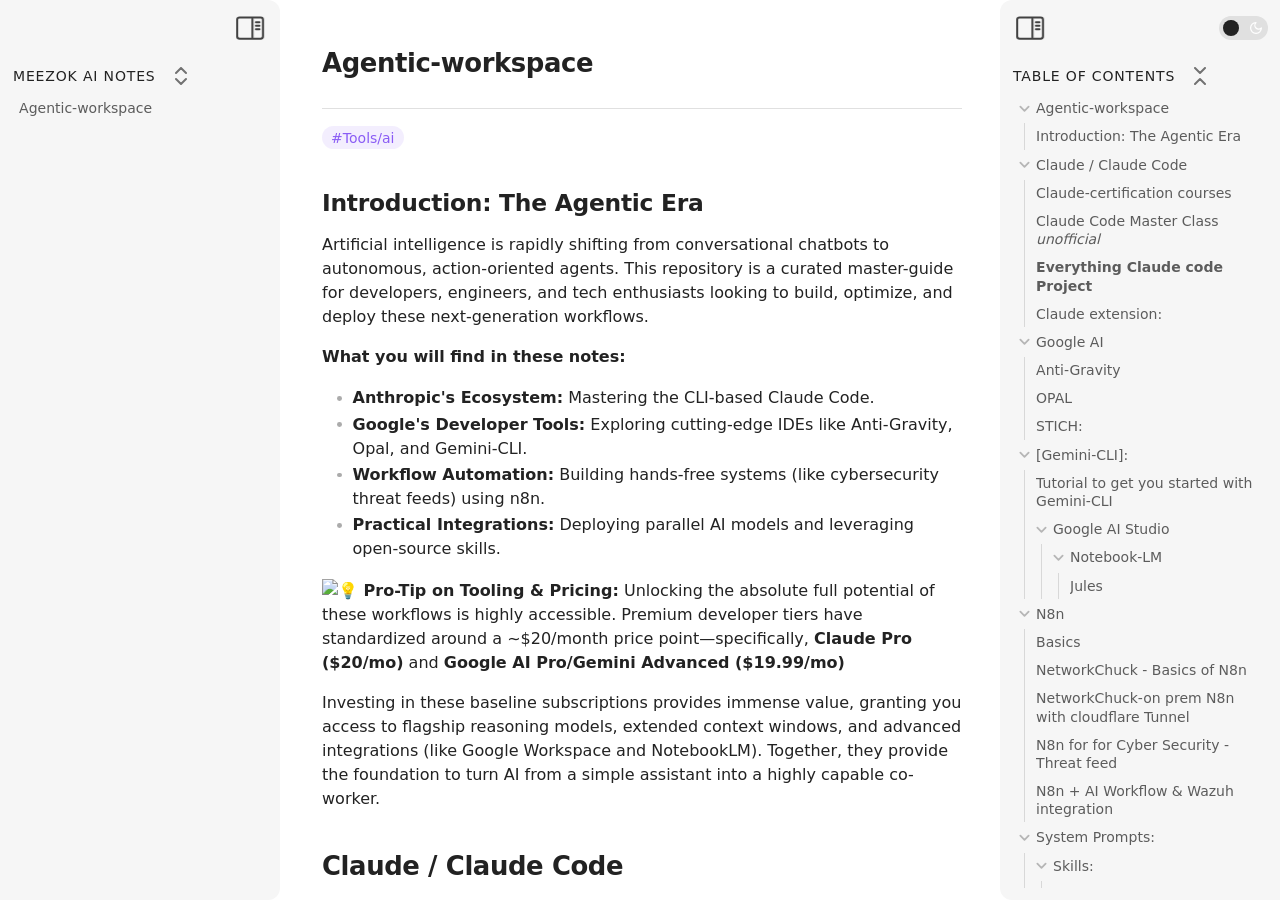
==== commit 09e97b4c: "Add files via upload" ====
--- a/agentic-workspace.html
+++ b/agentic-workspace.html
@@ -8,7 +8,7 @@
 <meta property="og:type" content="website">
 <meta property="og:url" content="agentic-workspace.html">
 <meta property="og:image" content="https://twemoji.maxcdn.com/v/13.1.0/72x72/1f4a1.png">
-<meta charset="UTF-8"><meta property="og:site_name" content="Meezok AI notes"><meta name="viewport" content="width=device-width, initial-scale=1.0, user-scalable=yes, minimum-scale=1.0, maximum-scale=5.0"><link rel="alternate" type="application/rss+xml" title="RSS Feed" href="site-lib/rss.xml"><script async="" id="webpage-script" src="site-lib/scripts/webpage.js" onload="this.onload=null;this.setAttribute(&quot;loaded&quot;, &quot;true&quot;)"></script><script async="" id="graph-wasm-script" src="site-lib/scripts/graph-wasm.js" onload="this.onload=null;this.setAttribute(&quot;loaded&quot;, &quot;true&quot;)"></script><script async="" id="graph-render-worker-script" src="site-lib/scripts/graph-render-worker.js" onload="this.onload=null;this.setAttribute(&quot;loaded&quot;, &quot;true&quot;)"></script><link rel="icon" href="site-lib/media/favicon.png"><link rel="stylesheet" href="site-lib/styles/obsidian.css"><link rel="stylesheet" href="site-lib/styles/theme.css"><link rel="preload" href="site-lib/styles/global-variable-styles.css" as="style" onload="this.onload=null;this.rel='stylesheet'"><noscript><link rel="stylesheet" href="site-lib/styles/global-variable-styles.css"></noscript><link rel="preload" href="site-lib/styles/main-styles.css" as="style" onload="this.onload=null;this.rel='stylesheet'"><noscript><link rel="stylesheet" href="site-lib/styles/main-styles.css"></noscript><style>body{--line-width:40em;--line-width-adaptive:40em;--file-line-width:40em;--sidebar-width:min(20em, 80vw);--collapse-arrow-size:11px;--tree-vertical-spacing:1.3em;--sidebar-margin:12px}:root{background-color:#202124}.sidebar{height:100%;font-size:14px;z-index:10;min-width:calc(var(--sidebar-width) + var(--divider-width-hover));max-width:calc(var(--sidebar-width) + var(--divider-width-hover));position:relative;overflow:hidden;overflow:clip;transition:min-width ease-in-out,max-width ease-in-out;transition-duration:.2s;contain:size}#left-sidebar{left:0}#right-sidebar{right:0}.sidebar.is-collapsed{min-width:0;max-width:0}.sidebar.floating{position:absolute}.sidebar .leaf-content{height:100%;min-width:calc(var(--sidebar-width) - var(--divider-width-hover));top:0;padding:var(--sidebar-margin);padding-top:4em;line-height:var(--line-height-tight);background-color:var(--background-secondary);transition:background-color,border-right,border-left,box-shadow;transition-duration:var(--color-fade-speed);transition-timing-function:ease-in-out;position:absolute;display:flex;flex-direction:column}.sidebar:not(.is-collapsed) .leaf-content{min-width:calc(max(100%,var(--sidebar-width)) - 3px);max-width:calc(max(100%,var(--sidebar-width)) - 3px)}#left-sidebar-content{left:0;border-top-right-radius:var(--radius-l);border-bottom-right-radius:var(--radius-l)}#right-sidebar-content{right:0;border-top-left-radius:var(--radius-l);border-bottom-left-radius:var(--radius-l)}.sidebar #left-sidebar-content,.sidebar #right-sidebar-content{contain:none!important;container-type:normal!important;animation:none!important}.sidebar:has(.leaf-content:empty):has(.topbar-content:empty){display:none}.sidebar-topbar{height:calc(2.3em + 2 * var(--sidebar-margin));width:var(--sidebar-width);padding:var(--sidebar-margin);z-index:1;position:fixed;display:flex;align-items:center;transition:width ease-in-out;transition-duration:inherit}.sidebar.is-collapsed .sidebar-topbar{width:calc(2.3em + var(--sidebar-margin) * 2)}.sidebar .sidebar-topbar.is-collapsed{width:0}#left-sidebar .sidebar-topbar{left:0;flex-direction:row;border-top-right-radius:var(--radius-l)}#right-sidebar .sidebar-topbar{right:0;flex-direction:row-reverse;border-top-left-radius:var(--radius-l)}#left-sidebar .topbar-content{margin-right:calc(2.3em + var(--sidebar-margin));flex-direction:row}#right-sidebar .topbar-content{margin-left:calc(2.3em + var(--sidebar-margin));flex-direction:row-reverse}.topbar-content{overflow:hidden visible;overflow:clip visible;width:100%;height:100%;display:flex;align-items:center;transition:inherit}.sidebar.is-collapsed .topbar-content{width:0;transition:inherit}.clickable-icon.sidebar-collapse-icon{background-color:transparent;color:var(--icon-color-focused);padding:2px!important;margin:0!important;height:100%!important;width:2.3em!important;margin-inline:0.14em!important;position:absolute}#left-sidebar .clickable-icon.sidebar-collapse-icon{transform:rotateY(180deg);right:var(--sidebar-margin)}#right-sidebar .clickable-icon.sidebar-collapse-icon{transform:rotateY(180deg);left:var(--sidebar-margin)}.clickable-icon.sidebar-collapse-icon svg.svg-icon{width:100%;height:100%}.feature-title{margin-left:1px;text-transform:uppercase;letter-spacing:.06em;margin-top:.75em;margin-bottom:.75em}.feature-header{display:flex;align-items:center;padding-top:0;font-size:1em;padding-left:0}body.floating-sidebars .sidebar{position:absolute}body{transition:background-color var(--color-fade-speed) ease-in-out}#navbar:not(:empty){display:flex;align-items:center;justify-content:space-between;padding:.5em 1em;width:100%}#main{display:flex;flex-direction:column;height:100%;width:100%;align-items:stretch;justify-content:center}#main-horizontal{display:flex;flex-direction:row;flex-grow:1;width:100%;align-items:stretch;justify-content:center}#center-content{flex-basis:100%;max-width:100%;width:100%;height:100%;display:flex;flex-direction:column;align-items:center;transition:opacity .2s ease-in-out;contain:inline-size}.hide{opacity:0!important;transition:opacity .2s ease-in-out;pointer-events:none}#center-content>.obsidian-document{padding-left:2em;padding-right:1em;margin-bottom:0;width:100%;width:-webkit-fill-available;width:-moz-available;width:fill-available;transition:background-color var(--color-fade-speed) ease-in-out;border-top-right-radius:var(--window-radius,var(--radius-m));border-top-left-radius:var(--window-radius,var(--radius-m));overflow-x:hidden!important;overflow-y:auto!important;display:flex!important;flex-direction:column!important;align-items:center!important;contain:inline-size}body #center-content>.obsidian-document>.markdown-preview-sizer{padding-bottom:80vh;width:100%;max-width:var(--line-width);flex-basis:var(--line-width);transition:background-color var(--color-fade-speed) ease-in-out;contain:inline-size}#center-content>.obsidian-document>div{width:100%!important;transition:background-color var(--color-fade-speed) ease-in-out;contain:inline-size}#center-content>.obsidian-document:not([data-type=markdown]).embed{display:flex;padding:1em;height:100%;width:100%;align-items:center;justify-content:center}#center-content>.obsidian-document:not([data-type=markdown]).embed>*{max-width:100%;max-height:100%;object-fit:contain}:not(h1,h2,h3,h4,h5,h6,li):has(> :is(.math,table)){overflow-x:auto!important}#center-content>.obsidian-document:not([data-type=markdown]){overflow-x:auto;contain:content;padding:0;margin:0;height:100%}.obsidian-document[data-type=attachment]{display:flex;flex-direction:column;align-items:center;justify-content:center;height:100%;width:100%}.obsidian-document[data-type=attachment]>*{outline:0;border:none;box-shadow:none}.obsidian-document[data-type=attachment] :is(img){max-width:90%;max-height:90%;object-fit:contain}.obsidian-document[data-type=attachment]>:is(audio){width:100%;max-width:min(90%,var(--line-width))}.obsidian-document[data-type=attachment]>:is(embed,iframe,video){width:100%;height:100%;max-width:100%;max-height:100%;object-fit:contain}.canvas-wrapper>:is(.header,.footer){z-index:100;position:absolute;display:flex;justify-content:center;flex-direction:column;width:100%;align-items:center}.scroll-highlight{position:absolute;width:100%;height:100%;pointer-events:none;z-index:1000;background-color:hsla(var(--color-accent-hsl),.25);opacity:0;padding:1em;inset:50%;translate:-50% -50%;border-radius:var(--radius-s)}</style><script defer="">async function loadIncludes(){let e=document.querySelectorAll("link[itemprop='include']");for(const t of e){let e=t.getAttribute("href");try{let o="";if(e.startsWith("https:")||e.startsWith("http:")||"file:"!=window.location.protocol){const n=await fetch(e);if(!n.ok){console.log("Could not include file: "+e),t?.remove();continue}o=await n.text()}else{const t=document.getElementById(btoa(encodeURI(e)));if(t){const e=JSON.parse(decodeURI(atob(t.getAttribute("value")??"")));o=e?.data??""}}let n=document.createRange().createContextualFragment(o);t.before(n),t.remove(),console.log("Included text: "+o),console.log("Included file: "+e)}catch(o){t?.remove(),console.log("Could not include file: "+e,o);continue}}}document.addEventListener("DOMContentLoaded",(()=>{loadIncludes()}));let isFileProtocol="file:"==location.protocol;function waitLoadScripts(e,t){let o=e.map((e=>document.getElementById(e+"-script")));!function e(n){let l=o[n],c=n+1;l?(l&&"true"!=l.getAttribute("loaded")||n<o.length&&e(c),n<o.length&&l.addEventListener("load",(()=>e(c)))):n<o.length?e(c):t()}(0)}</script></head><body class="publish css-settings-manager mod-windows styled-scrollbars show-inline-title show-ribbon is-focused"><script defer="">let theme=localStorage.getItem("theme")||(window.matchMedia("(prefers-color-scheme: dark)").matches?"dark":"light");"dark"==theme?(document.body.classList.add("theme-dark"),document.body.classList.remove("theme-light")):(document.body.classList.add("theme-light"),document.body.classList.remove("theme-dark")),window.innerWidth<480?document.body.classList.add("is-phone"):window.innerWidth<768?document.body.classList.add("is-tablet"):window.innerWidth<1024?document.body.classList.add("is-small-screen"):document.body.classList.add("is-large-screen")</script><div class="parsed-feature-container" style="display: contents;"><link itemprop="include" href="site-lib/html/custom-head-content-content.html"></div><div id="main"><div id="navbar"></div><div id="main-horizontal"><div id="left-content" class="leaf" style="--sidebar-width: var(--sidebar-width-left);"></div><div id="center-content" class="leaf"><div class="obsidian-document markdown-preview-view markdown-rendered node-insert-event is-readable-line-width allow-fold-headings allow-fold-lists show-indentation-guide show-properties" data-type="markdown"><style id="MJX-CHTML-styles">mjx-texatom{display:inline-block;text-align:left}mjx-mi{display:inline-block;text-align:left}mjx-c.mjx-c39::before{padding:.666em .5em .022em 0;content:"9"}mjx-c.mjx-c2E::before{padding:.12em .278em 0 0;content:"."}mjx-c.mjx-c2F::before{padding:.75em .5em .25em 0;content:"/"}mjx-c.mjx-c1D45A.TEX-I::before{padding:.442em .878em .011em 0;content:"m"}mjx-c.mjx-c1D45C.TEX-I::before{padding:.441em .485em .011em 0;content:"o"}mjx-c.mjx-c2217::before{padding:.465em .5em 0 0;content:"∗"}mjx-container[jax=CHTML]{line-height:0}mjx-container [space="1"]{margin-left:.111em}mjx-container [space="2"]{margin-left:.167em}mjx-container [space="3"]{margin-left:.222em}mjx-container [space="4"]{margin-left:.278em}mjx-container [space="5"]{margin-left:.333em}mjx-container [rspace="1"]{margin-right:.111em}mjx-container [rspace="2"]{margin-right:.167em}mjx-container [rspace="3"]{margin-right:.222em}mjx-container [rspace="4"]{margin-right:.278em}mjx-container [rspace="5"]{margin-right:.333em}mjx-container [size="s"]{font-size:70.7%}mjx-container [size=ss]{font-size:50%}mjx-container [size=Tn]{font-size:60%}mjx-container [size=sm]{font-size:85%}mjx-container [size=lg]{font-size:120%}mjx-container [size=Lg]{font-size:144%}mjx-container [size=LG]{font-size:173%}mjx-container [size=hg]{font-size:207%}mjx-container [size=HG]{font-size:249%}mjx-container [width=full]{width:100%}mjx-box{display:inline-block}mjx-block{display:block}mjx-itable{display:inline-table}mjx-row{display:table-row}mjx-row>*{display:table-cell}mjx-mtext{display:inline-block}mjx-mstyle{display:inline-block}mjx-merror{display:inline-block;color:red;background-color:#ff0}mjx-mphantom{visibility:hidden}mjx-assistive-mml{top:0;left:0;clip:rect(1px,1px,1px,1px);user-select:none;position:absolute!important;padding:1px 0 0!important;border:0!important;display:block!important;width:auto!important;overflow:hidden!important}mjx-assistive-mml[display=block]{width:100%!important}mjx-math{display:inline-block;text-align:left;line-height:0;text-indent:0;font-style:normal;font-weight:400;font-size:100%;font-size-adjust:none;letter-spacing:normal;border-collapse:collapse;overflow-wrap:normal;word-spacing:normal;white-space:nowrap;direction:ltr;padding:1px 0}mjx-container[jax=CHTML][display=true]{display:block;text-align:center;margin:1em 0}mjx-container[jax=CHTML][display=true][width=full]{display:flex}mjx-container[jax=CHTML][display=true] mjx-math{padding:0}mjx-container[jax=CHTML][justify=left]{text-align:left}mjx-container[jax=CHTML][justify=right]{text-align:right}mjx-mn{display:inline-block;text-align:left}mjx-c{display:inline-block}mjx-utext{display:inline-block;padding:.75em 0 .2em}mjx-mo{display:inline-block;text-align:left}mjx-stretchy-h{display:inline-table;width:100%}mjx-stretchy-h>*{display:table-cell;width:0}mjx-stretchy-h>*>mjx-c{display:inline-block;transform:scaleX(1)}mjx-stretchy-h>*>mjx-c::before{display:inline-block;width:initial}mjx-stretchy-h>mjx-ext{overflow:clip visible;width:100%}mjx-stretchy-h>mjx-ext>mjx-c::before{transform:scaleX(500)}mjx-stretchy-h>mjx-ext>mjx-c{width:0}mjx-stretchy-h>mjx-beg>mjx-c{margin-right:-.1em}mjx-stretchy-h>mjx-end>mjx-c{margin-left:-.1em}mjx-stretchy-v{display:inline-block}mjx-stretchy-v>*{display:block}mjx-stretchy-v>mjx-beg{height:0}mjx-stretchy-v>mjx-end>mjx-c{display:block}mjx-stretchy-v>*>mjx-c{transform:scaleY(1);transform-origin:left center;overflow:hidden}mjx-stretchy-v>mjx-ext{display:block;height:100%;box-sizing:border-box;border:0 solid transparent;overflow:visible clip}mjx-stretchy-v>mjx-ext>mjx-c::before{width:initial;box-sizing:border-box}mjx-stretchy-v>mjx-ext>mjx-c{transform:scaleY(500) translateY(.075em);overflow:visible}mjx-mark{display:inline-block;height:0}mjx-c::before{display:block;width:0}.MJX-TEX{font-family:MJXZERO,MJXTEX}.TEX-B{font-family:MJXZERO,MJXTEX-B}.TEX-I{font-family:MJXZERO,MJXTEX-I}.TEX-MI{font-family:MJXZERO,MJXTEX-MI}.TEX-BI{font-family:MJXZERO,MJXTEX-BI}.TEX-S1{font-family:MJXZERO,MJXTEX-S1}.TEX-S2{font-family:MJXZERO,MJXTEX-S2}.TEX-S3{font-family:MJXZERO,MJXTEX-S3}.TEX-S4{font-family:MJXZERO,MJXTEX-S4}.TEX-A{font-family:MJXZERO,MJXTEX-A}.TEX-C{font-family:MJXZERO,MJXTEX-C}.TEX-CB{font-family:MJXZERO,MJXTEX-CB}.TEX-FR{font-family:MJXZERO,MJXTEX-FR}.TEX-FRB{font-family:MJXZERO,MJXTEX-FRB}.TEX-SS{font-family:MJXZERO,MJXTEX-SS}.TEX-SSB{font-family:MJXZERO,MJXTEX-SSB}.TEX-SSI{font-family:MJXZERO,MJXTEX-SSI}.TEX-SC{font-family:MJXZERO,MJXTEX-SC}.TEX-T{font-family:MJXZERO,MJXTEX-T}.TEX-V{font-family:MJXZERO,MJXTEX-V}.TEX-VB{font-family:MJXZERO,MJXTEX-VB}mjx-stretchy-h mjx-c,mjx-stretchy-v mjx-c{font-family:MJXZERO,MJXTEX-S1,MJXTEX-S4,MJXTEX,MJXTEX-A!important}@font-face{font-family:MJXZERO;src:url("site-lib/fonts/mathjax_zero.woff") format("woff")}@font-face{font-family:MJXTEX;src:url("site-lib/fonts/mathjax_main-regular.woff") format("woff")}@font-face{font-family:MJXTEX-B;src:url("site-lib/fonts/mathjax_main-bold.woff") format("woff")}@font-face{font-family:MJXTEX-I;src:url("site-lib/fonts/mathjax_math-italic.woff") format("woff")}@font-face{font-family:MJXTEX-MI;src:url("site-lib/fonts/mathjax_main-italic.woff") format("woff")}@font-face{font-family:MJXTEX-BI;src:url("site-lib/fonts/mathjax_math-bolditalic.woff") format("woff")}@font-face{font-family:MJXTEX-S1;src:url("site-lib/fonts/mathjax_size1-regular.woff") format("woff")}@font-face{font-family:MJXTEX-S2;src:url("site-lib/fonts/mathjax_size2-regular.woff") format("woff")}@font-face{font-family:MJXTEX-S3;src:url("site-lib/fonts/mathjax_size3-regular.woff") format("woff")}@font-face{font-family:MJXTEX-S4;src:url("site-lib/fonts/mathjax_size4-regular.woff") format("woff")}@font-face{font-family:MJXTEX-A;src:url("site-lib/fonts/mathjax_ams-regular.woff") format("woff")}@font-face{font-family:MJXTEX-C;src:url("site-lib/fonts/mathjax_calligraphic-regular.woff") format("woff")}@font-face{font-family:MJXTEX-CB;src:url("site-lib/fonts/mathjax_calligraphic-bold.woff") format("woff")}@font-face{font-family:MJXTEX-FR;src:url("site-lib/fonts/mathjax_fraktur-regular.woff") format("woff")}@font-face{font-family:MJXTEX-FRB;src:url("site-lib/fonts/mathjax_fraktur-bold.woff") format("woff")}@font-face{font-family:MJXTEX-SS;src:url("site-lib/fonts/mathjax_sansserif-regular.woff") format("woff")}@font-face{font-family:MJXTEX-SSB;src:url("site-lib/fonts/mathjax_sansserif-bold.woff") format("woff")}@font-face{font-family:MJXTEX-SSI;src:url("site-lib/fonts/mathjax_sansserif-italic.woff") format("woff")}@font-face{font-family:MJXTEX-SC;src:url("site-lib/fonts/mathjax_script-regular.woff") format("woff")}@font-face{font-family:MJXTEX-T;src:url("site-lib/fonts/mathjax_typewriter-regular.woff") format("woff")}@font-face{font-family:MJXTEX-V;src:url("site-lib/fonts/mathjax_vector-regular.woff") format("woff")}@font-face{font-family:MJXTEX-VB;src:url("site-lib/fonts/mathjax_vector-bold.woff") format("woff")}mjx-c.mjx-c31::before{padding:.666em .5em 0 0;content:"1"}mjx-c.mjx-c30::before{padding:.666em .5em .022em 0;content:"0"}mjx-c.mjx-c2B::before{padding:.583em .778em .082em 0;content:"+"}mjx-c.mjx-c28::before{padding:.75em .389em .25em 0;content:"("}mjx-c.mjx-c35::before{padding:.666em .5em .022em 0;content:"5"}mjx-c.mjx-cD7::before{padding:.491em .778em 0 0;content:"×"}mjx-c.mjx-c34::before{padding:.677em .5em 0 0;content:"4"}mjx-c.mjx-c29::before{padding:.75em .389em .25em 0;content:")"}mjx-c.mjx-c38::before{padding:.666em .5em .022em 0;content:"8"}mjx-c.mjx-c3D::before{padding:.583em .778em .082em 0;content:"="}mjx-c.mjx-c32::before{padding:.666em .5em 0 0;content:"2"}</style><div class="markdown-preview-sizer markdown-preview-section"><div class="header"><h1 class="page-title heading inline-title" id="Agentic-workspace_0">Agentic-workspace</h1><div class="data-bar"></div></div><div class="markdown-preview-pusher" style="width: 1px; height: 0.1px; margin-bottom: 0px;"></div><div class="el-p"><p dir="auto"><a href="?query=tag:Tools/ai" class="tag is-unresolved" target="_self" rel="noopener nofollow" data-href="#Tools/ai">#Tools/ai</a> </p></div><div class="el-h2"><h2 data-heading="Introduction: The Agentic Era" dir="auto" class="heading" id="Introduction_The_Agentic_Era_0"><span class="heading-collapse-indicator collapse-indicator collapse-icon"><svg xmlns="http://www.w3.org/2000/svg" width="24" height="24" viewBox="0 0 24 24" fill="none" stroke="currentColor" stroke-width="2" stroke-linecap="round" stroke-linejoin="round" class="svg-icon right-triangle"><path d="M3 8L12 17L21 8"></path></svg></span>Introduction: The Agentic Era</h2></div><div class="el-p"><p dir="auto">Artificial intelligence is rapidly shifting from conversational chatbots to autonomous, action-oriented agents. This repository is a curated master-guide for developers, engineers, and tech enthusiasts looking to build, optimize, and deploy these next-generation workflows.</p></div><div class="el-p"><p dir="auto"><strong>What you will find in these notes:</strong></p></div><div class="el-ul"><ul class="has-list-bullet">
+<meta charset="UTF-8"><meta property="og:site_name" content="Meezok AI notes"><meta name="viewport" content="width=device-width, initial-scale=1.0, user-scalable=yes, minimum-scale=1.0, maximum-scale=5.0"><link rel="alternate" type="application/rss+xml" title="RSS Feed" href="site-lib/rss.xml"><script async="" id="webpage-script" src="site-lib/scripts/webpage.js" onload="this.onload=null;this.setAttribute(&quot;loaded&quot;, &quot;true&quot;)"></script><link rel="icon" href="site-lib/media/favicon.png"><link rel="stylesheet" href="site-lib/styles/obsidian.css"><link rel="stylesheet" href="site-lib/styles/theme.css"><link rel="preload" href="site-lib/styles/global-variable-styles.css" as="style" onload="this.onload=null;this.rel='stylesheet'"><noscript><link rel="stylesheet" href="site-lib/styles/global-variable-styles.css"></noscript><link rel="preload" href="site-lib/styles/main-styles.css" as="style" onload="this.onload=null;this.rel='stylesheet'"><noscript><link rel="stylesheet" href="site-lib/styles/main-styles.css"></noscript><style>body{--line-width:40em;--line-width-adaptive:40em;--file-line-width:40em;--sidebar-width:min(20em, 80vw);--collapse-arrow-size:11px;--tree-vertical-spacing:1.3em;--sidebar-margin:12px}:root{background-color:#202124}.sidebar{height:100%;font-size:14px;z-index:10;min-width:calc(var(--sidebar-width) + var(--divider-width-hover));max-width:calc(var(--sidebar-width) + var(--divider-width-hover));position:relative;overflow:hidden;overflow:clip;transition:min-width ease-in-out,max-width ease-in-out;transition-duration:.2s;contain:size}#left-sidebar{left:0}#right-sidebar{right:0}.sidebar.is-collapsed{min-width:0;max-width:0}.sidebar.floating{position:absolute}.sidebar .leaf-content{height:100%;min-width:calc(var(--sidebar-width) - var(--divider-width-hover));top:0;padding:var(--sidebar-margin);padding-top:4em;line-height:var(--line-height-tight);background-color:var(--background-secondary);transition:background-color,border-right,border-left,box-shadow;transition-duration:var(--color-fade-speed);transition-timing-function:ease-in-out;position:absolute;display:flex;flex-direction:column}.sidebar:not(.is-collapsed) .leaf-content{min-width:calc(max(100%,var(--sidebar-width)) - 3px);max-width:calc(max(100%,var(--sidebar-width)) - 3px)}#left-sidebar-content{left:0;border-top-right-radius:var(--radius-l);border-bottom-right-radius:var(--radius-l)}#right-sidebar-content{right:0;border-top-left-radius:var(--radius-l);border-bottom-left-radius:var(--radius-l)}.sidebar #left-sidebar-content,.sidebar #right-sidebar-content{contain:none!important;container-type:normal!important;animation:none!important}.sidebar:has(.leaf-content:empty):has(.topbar-content:empty){display:none}.sidebar-topbar{height:calc(2.3em + 2 * var(--sidebar-margin));width:var(--sidebar-width);padding:var(--sidebar-margin);z-index:1;position:fixed;display:flex;align-items:center;transition:width ease-in-out;transition-duration:inherit}.sidebar.is-collapsed .sidebar-topbar{width:calc(2.3em + var(--sidebar-margin) * 2)}.sidebar .sidebar-topbar.is-collapsed{width:0}#left-sidebar .sidebar-topbar{left:0;flex-direction:row;border-top-right-radius:var(--radius-l)}#right-sidebar .sidebar-topbar{right:0;flex-direction:row-reverse;border-top-left-radius:var(--radius-l)}#left-sidebar .topbar-content{margin-right:calc(2.3em + var(--sidebar-margin));flex-direction:row}#right-sidebar .topbar-content{margin-left:calc(2.3em + var(--sidebar-margin));flex-direction:row-reverse}.topbar-content{overflow:hidden visible;overflow:clip visible;width:100%;height:100%;display:flex;align-items:center;transition:inherit}.sidebar.is-collapsed .topbar-content{width:0;transition:inherit}.clickable-icon.sidebar-collapse-icon{background-color:transparent;color:var(--icon-color-focused);padding:2px!important;margin:0!important;height:100%!important;width:2.3em!important;margin-inline:0.14em!important;position:absolute}#left-sidebar .clickable-icon.sidebar-collapse-icon{transform:rotateY(180deg);right:var(--sidebar-margin)}#right-sidebar .clickable-icon.sidebar-collapse-icon{transform:rotateY(180deg);left:var(--sidebar-margin)}.clickable-icon.sidebar-collapse-icon svg.svg-icon{width:100%;height:100%}.feature-title{margin-left:1px;text-transform:uppercase;letter-spacing:.06em;margin-top:.75em;margin-bottom:.75em}.feature-header{display:flex;align-items:center;padding-top:0;font-size:1em;padding-left:0}body.floating-sidebars .sidebar{position:absolute}body{transition:background-color var(--color-fade-speed) ease-in-out}#navbar:not(:empty){display:flex;align-items:center;justify-content:space-between;padding:.5em 1em;width:100%}#main{display:flex;flex-direction:column;height:100%;width:100%;align-items:stretch;justify-content:center}#main-horizontal{display:flex;flex-direction:row;flex-grow:1;width:100%;align-items:stretch;justify-content:center}#center-content{flex-basis:100%;max-width:100%;width:100%;height:100%;display:flex;flex-direction:column;align-items:center;transition:opacity .2s ease-in-out;contain:inline-size}.hide{opacity:0!important;transition:opacity .2s ease-in-out;pointer-events:none}#center-content>.obsidian-document{padding-left:2em;padding-right:1em;margin-bottom:0;width:100%;width:-webkit-fill-available;width:-moz-available;width:fill-available;transition:background-color var(--color-fade-speed) ease-in-out;border-top-right-radius:var(--window-radius,var(--radius-m));border-top-left-radius:var(--window-radius,var(--radius-m));overflow-x:hidden!important;overflow-y:auto!important;display:flex!important;flex-direction:column!important;align-items:center!important;contain:inline-size}body #center-content>.obsidian-document>.markdown-preview-sizer{padding-bottom:80vh;width:100%;max-width:var(--line-width);flex-basis:var(--line-width);transition:background-color var(--color-fade-speed) ease-in-out;contain:inline-size}#center-content>.obsidian-document>div{width:100%!important;transition:background-color var(--color-fade-speed) ease-in-out;contain:inline-size}#center-content>.obsidian-document:not([data-type=markdown]).embed{display:flex;padding:1em;height:100%;width:100%;align-items:center;justify-content:center}#center-content>.obsidian-document:not([data-type=markdown]).embed>*{max-width:100%;max-height:100%;object-fit:contain}:not(h1,h2,h3,h4,h5,h6,li):has(> :is(.math,table)){overflow-x:auto!important}#center-content>.obsidian-document:not([data-type=markdown]){overflow-x:auto;contain:content;padding:0;margin:0;height:100%}.obsidian-document[data-type=attachment]{display:flex;flex-direction:column;align-items:center;justify-content:center;height:100%;width:100%}.obsidian-document[data-type=attachment]>*{outline:0;border:none;box-shadow:none}.obsidian-document[data-type=attachment] :is(img){max-width:90%;max-height:90%;object-fit:contain}.obsidian-document[data-type=attachment]>:is(audio){width:100%;max-width:min(90%,var(--line-width))}.obsidian-document[data-type=attachment]>:is(embed,iframe,video){width:100%;height:100%;max-width:100%;max-height:100%;object-fit:contain}.canvas-wrapper>:is(.header,.footer){z-index:100;position:absolute;display:flex;justify-content:center;flex-direction:column;width:100%;align-items:center}.scroll-highlight{position:absolute;width:100%;height:100%;pointer-events:none;z-index:1000;background-color:hsla(var(--color-accent-hsl),.25);opacity:0;padding:1em;inset:50%;translate:-50% -50%;border-radius:var(--radius-s)}</style><script defer="">async function loadIncludes(){let e=document.querySelectorAll("link[itemprop='include']");for(const t of e){let e=t.getAttribute("href");try{let o="";if(e.startsWith("https:")||e.startsWith("http:")||"file:"!=window.location.protocol){const n=await fetch(e);if(!n.ok){console.log("Could not include file: "+e),t?.remove();continue}o=await n.text()}else{const t=document.getElementById(btoa(encodeURI(e)));if(t){const e=JSON.parse(decodeURI(atob(t.getAttribute("value")??"")));o=e?.data??""}}let n=document.createRange().createContextualFragment(o);t.before(n),t.remove(),console.log("Included text: "+o),console.log("Included file: "+e)}catch(o){t?.remove(),console.log("Could not include file: "+e,o);continue}}}document.addEventListener("DOMContentLoaded",(()=>{loadIncludes()}));let isFileProtocol="file:"==location.protocol;function waitLoadScripts(e,t){let o=e.map((e=>document.getElementById(e+"-script")));!function e(n){let l=o[n],c=n+1;l?(l&&"true"!=l.getAttribute("loaded")||n<o.length&&e(c),n<o.length&&l.addEventListener("load",(()=>e(c)))):n<o.length?e(c):t()}(0)}</script></head><body class="publish css-settings-manager mod-windows is-frameless is-hidden-frameless styled-scrollbars show-inline-title show-ribbon is-focused"><script defer="">let theme=localStorage.getItem("theme")||(window.matchMedia("(prefers-color-scheme: dark)").matches?"dark":"light");"dark"==theme?(document.body.classList.add("theme-dark"),document.body.classList.remove("theme-light")):(document.body.classList.add("theme-light"),document.body.classList.remove("theme-dark")),window.innerWidth<480?document.body.classList.add("is-phone"):window.innerWidth<768?document.body.classList.add("is-tablet"):window.innerWidth<1024?document.body.classList.add("is-small-screen"):document.body.classList.add("is-large-screen")</script><div class="parsed-feature-container" style="display: contents;"><link itemprop="include" href="site-lib/html/custom-head-content-content.html"></div><div id="main"><div id="navbar"></div><div id="main-horizontal"><div id="left-content" class="leaf" style="--sidebar-width: var(--sidebar-width-left);"><div id="left-sidebar" class="sidebar"><div class="sidebar-handle"></div><div class="sidebar-topbar"><div class="topbar-content"></div><div class="clickable-icon sidebar-collapse-icon"><svg xmlns="http://www.w3.org/2000/svg" width="100%" height="100%" viewBox="0 0 24 24" fill="none" stroke="currentColor" stroke-width="3" stroke-linecap="round" stroke-linejoin="round" class="svg-icon"><path d="M21 3H3C1.89543 3 1 3.89543 1 5V19C1 20.1046 1.89543 21 3 21H21C22.1046 21 23 20.1046 23 19V5C23 3.89543 22.1046 3 21 3Z"></path><path d="M10 4V20"></path><path d="M4 7H7"></path><path d="M4 10H7"></path><path d="M4 13H7"></path></svg></div></div><div class="sidebar-content-wrapper"><div id="left-sidebar-content" class="leaf-content"><link itemprop="include" href="site-lib/html/file-tree-content.html"></div></div><script defer="">let ls = document.querySelector("#left-sidebar"); ls.classList.toggle("is-collapsed", window.innerWidth < 768); ls.style.setProperty("--sidebar-width", localStorage.getItem("sidebar-left-width"));</script></div></div><div id="center-content" class="leaf"><div class="obsidian-document markdown-preview-view markdown-rendered node-insert-event is-readable-line-width allow-fold-headings allow-fold-lists show-indentation-guide show-properties" data-type="markdown"><style id="MJX-CHTML-styles"></style><div class="markdown-preview-sizer markdown-preview-section"><div class="header"><h1 class="page-title heading inline-title" id="Agentic-workspace_0">Agentic-workspace</h1><div class="data-bar"></div></div><div class="markdown-preview-pusher" style="width: 1px; height: 0.1px; margin-bottom: 0px;"></div><div class="el-p"><p dir="auto"><a href="?query=tag:Tools/ai" class="tag is-unresolved" target="_self" rel="noopener nofollow" data-href="#Tools/ai">#Tools/ai</a> </p></div><div class="el-h2"><h2 data-heading="Introduction: The Agentic Era" dir="auto" class="heading" id="Introduction_The_Agentic_Era_0"><span class="heading-collapse-indicator collapse-indicator collapse-icon"><svg xmlns="http://www.w3.org/2000/svg" width="24" height="24" viewBox="0 0 24 24" fill="none" stroke="currentColor" stroke-width="2" stroke-linecap="round" stroke-linejoin="round" class="svg-icon right-triangle"><path d="M3 8L12 17L21 8"></path></svg></span>Introduction: The Agentic Era</h2></div><div class="el-p"><p dir="auto">Artificial intelligence is rapidly shifting from conversational chatbots to autonomous, action-oriented agents. This repository is a curated master-guide for developers, engineers, and tech enthusiasts looking to build, optimize, and deploy these next-generation workflows.</p></div><div class="el-p"><p dir="auto"><strong>What you will find in these notes:</strong></p></div><div class="el-ul"><ul class="has-list-bullet">
 <li data-line="0" dir="auto"><span class="list-bullet"></span><strong>Anthropic's Ecosystem:</strong> Mastering the CLI-based Claude Code.<br>
 </li>
 <li data-line="2" dir="auto"><span class="list-bullet"></span><strong>Google's Developer Tools:</strong> Exploring cutting-edge IDEs like Anti-Gravity, Opal, and Gemini-CLI.<br>
@@ -56,7 +56,7 @@
 <li data-line="1" dir="auto"><span class="list-bullet"></span>this AI tool that can integrate with agent's to provide <strong>Powerful research Capability</strong> if integrated with any Agentic model like Gemini or Claude code</li>
 <li data-line="2" dir="auto"><span class="list-bullet"></span>Now this tool integrated with Gemini u can access the notes / research that u Done with Gemini ai model to preform the agentic task based on research/notes that is created using <strong>NotebookLM</strong></li>
 </ul></div><div class="el-blockquote"><blockquote dir="auto">
-<p>example <a data-tooltip-position="top" aria-label="https://youtu.be/kU3qYQ7ACMA?si=axhrJKYKuyDHclG2" rel="noopener nofollow" class="external-link is-unresolved" href="https://youtu.be/kU3qYQ7ACMA?si=axhrJKYKuyDHclG2" target="_self"># Claude Code + NotebookLM + Obsidian</a> , <em>The workflow integrates <em>Claude Code</em>, <em>NotebookLM</em>, and <em>Obsidian</em> to create a self-improving research system that searches <em>YouTube</em>, analyzes data, generates deliverables, and organizes everything in an <em>Obsidian</em> vault, adapting to user preferences over time</em></p>
+<p>example <a data-tooltip-position="top" aria-label="https://youtu.be/kU3qYQ7ACMA?si=axhrJKYKuyDHclG2" rel="noopener nofollow" class="external-link is-unresolved" href="https://youtu.be/kU3qYQ7ACMA?si=axhrJKYKuyDHclG2" target="_self"> Claude Code + NotebookLM + Obsidian</a> , <em>The workflow integrates <em>Claude Code</em>, <em>NotebookLM</em>, and <em>Obsidian</em> to create a self-improving research system that searches <em>YouTube</em>, analyzes data, generates deliverables, and organizes everything in an <em>Obsidian</em> vault, adapting to user preferences over time</em></p>
 </blockquote></div><div class="el-p"><p dir="auto"><span alt="Pasted image 20260306062844.png" src="my-assets/clipboard-assets/pasted-image-20260306062844.png" class="internal-embed media-embed image-embed is-loaded" target="_self"><img alt="Pasted image 20260306062844.png" src="my-assets/clipboard-assets/pasted-image-20260306062844.png" target="_self"></span></p></div><div class="el-h4"><h4 data-heading="[Jules](https://jules.google.com/)" dir="auto" class="heading" id="[Jules](https//jules.google.com/)_0"><span class="heading-collapse-indicator collapse-indicator collapse-icon"><svg xmlns="http://www.w3.org/2000/svg" width="24" height="24" viewBox="0 0 24 24" fill="none" stroke="currentColor" stroke-width="2" stroke-linecap="round" stroke-linejoin="round" class="svg-icon right-triangle"><path d="M3 8L12 17L21 8"></path></svg></span><a data-tooltip-position="top" aria-label="https://jules.google.com/" rel="noopener nofollow" class="external-link is-unresolved" href="https://jules.google.com/" target="_self">Jules</a></h4></div><div class="el-ul"><ul class="has-list-bullet">
 <li data-line="0" dir="auto"><span class="list-bullet"></span>AI coding agent uses <strong>Gemini</strong> with your  GitHub Repo, builds features, fixes bugs etc..</li>
 <li data-line="1" dir="auto"><span class="list-bullet"></span>Build test project in GitHub , use Jules to write the code and Manage the Repository</li>
@@ -110,4 +110,4 @@
 <li data-line="25" dir="auto"><span class="list-bullet"></span>Provides&nbsp;<strong>transparency, control, and multiple options</strong>&nbsp;instead of a single output.</li>
 </ul>
 </li>
-</ul></div><div class="footer"><div class="data-bar"></div></div></div></div></div><div id="right-content" class="leaf" style="--sidebar-width: var(--sidebar-width-right);"></div></div></div></body></html>+</ul></div><div class="footer"><div class="data-bar"></div></div></div></div></div><div id="right-content" class="leaf" style="--sidebar-width: var(--sidebar-width-right);"><div id="right-sidebar" class="sidebar"><div class="sidebar-handle"></div><div class="sidebar-topbar"><div class="topbar-content"><label class="theme-toggle-container" for="theme-toggle-input" id=""><input class="theme-toggle-input" type="checkbox" id="theme-toggle-input"><div class="toggle-background"></div></label></div><div class="clickable-icon sidebar-collapse-icon"><svg xmlns="http://www.w3.org/2000/svg" width="100%" height="100%" viewBox="0 0 24 24" fill="none" stroke="currentColor" stroke-width="3" stroke-linecap="round" stroke-linejoin="round" class="svg-icon"><path d="M21 3H3C1.89543 3 1 3.89543 1 5V19C1 20.1046 1.89543 21 3 21H21C22.1046 21 23 20.1046 23 19V5C23 3.89543 22.1046 3 21 3Z"></path><path d="M10 4V20"></path><path d="M4 7H7"></path><path d="M4 10H7"></path><path d="M4 13H7"></path></svg></div></div><div class="sidebar-content-wrapper"><div id="right-sidebar-content" class="leaf-content"><div id="outline" class=" tree-container"><div class="feature-header"><div class="feature-title">Table Of Contents</div><button class="clickable-icon nav-action-button tree-collapse-all" aria-label="Collapse All"><svg xmlns="http://www.w3.org/2000/svg" width="24" height="24" viewBox="0 0 24 24" fill="none" stroke="currentColor" stroke-width="2" stroke-linecap="round" stroke-linejoin="round"></svg></button></div><div class="tree-item mod-collapsible" data-depth="1"><a class="tree-item-self is-clickable mod-collapsible" href="agentic-workspace.html#Agentic-workspace_0" data-path="#Agentic-workspace_0"><div class="tree-item-icon collapse-icon"><svg xmlns="http://www.w3.org/2000/svg" width="24" height="24" viewBox="0 0 24 24" fill="none" stroke="currentColor" stroke-width="2" stroke-linecap="round" stroke-linejoin="round" class="svg-icon right-triangle"><path d="M3 8L12 17L21 8"></path></svg></div><div class="tree-item-inner heading-link" heading-name="Agentic-workspace">Agentic-workspace</div></a><div class="tree-item-children"><div class="tree-item" data-depth="2"><a class="tree-item-self is-clickable" href="agentic-workspace.html#Introduction_The_Agentic_Era_0" data-path="#Introduction_The_Agentic_Era_0"><div class="tree-item-inner heading-link" heading-name="Introduction: The Agentic Era">Introduction: The Agentic Era</div></a><div class="tree-item-children"></div></div></div></div><div class="tree-item mod-collapsible" data-depth="1"><a class="tree-item-self is-clickable mod-collapsible" href="agentic-workspace.html#Claude_/_Claude_Code_0" data-path="#Claude_/_Claude_Code_0"><div class="tree-item-icon collapse-icon"><svg xmlns="http://www.w3.org/2000/svg" width="24" height="24" viewBox="0 0 24 24" fill="none" stroke="currentColor" stroke-width="2" stroke-linecap="round" stroke-linejoin="round" class="svg-icon right-triangle"><path d="M3 8L12 17L21 8"></path></svg></div><div class="tree-item-inner heading-link" heading-name="Claude / Claude Code">Claude / Claude Code</div></a><div class="tree-item-children"><div class="tree-item" data-depth="4"><a class="tree-item-self is-clickable" href="agentic-workspace.html#[Claude-certification_courses](https//anthropic.skilljar.com/)_0" data-path="#[Claude-certification_courses](https//anthropic.skilljar.com/)_0"><div class="tree-item-inner heading-link" heading-name="[Claude-certification courses](https://anthropic.skilljar.com/)"><span>Claude-certification courses</span></div></a><div class="tree-item-children"></div></div><div class="tree-item" data-depth="4"><a class="tree-item-self is-clickable" href="agentic-workspace.html#[Claude_Code_Master_Class](https//youtu.be/6qJsw0n0GGw?si=hTFPDwlSG7LmmBj8)_*unofficial*_0" data-path="#[Claude_Code_Master_Class](https//youtu.be/6qJsw0n0GGw?si=hTFPDwlSG7LmmBj8)_*unofficial*_0"><div class="tree-item-inner heading-link" heading-name="[Claude Code Master Class](https://youtu.be/6qJsw0n0GGw?si=hTFPDwlSG7LmmBj8) *unofficial*"><span>Claude Code Master Class</span> <em>unofficial</em></div></a><div class="tree-item-children"></div></div><div class="tree-item" data-depth="4"><a class="tree-item-self is-clickable" href="agentic-workspace.html#**Everything_Claude_code_Project**_0" data-path="#**Everything_Claude_code_Project**_0"><div class="tree-item-inner heading-link" heading-name="**Everything Claude code Project**"><strong>Everything Claude code Project</strong></div></a><div class="tree-item-children"></div></div><div class="tree-item" data-depth="3"><a class="tree-item-self is-clickable" href="agentic-workspace.html#Claude_extension_0" data-path="#Claude_extension_0"><div class="tree-item-inner heading-link" heading-name="Claude extension:">Claude extension:</div></a><div class="tree-item-children"></div></div></div></div><div class="tree-item mod-collapsible" data-depth="1"><a class="tree-item-self is-clickable mod-collapsible" href="agentic-workspace.html#Google_AI_0" data-path="#Google_AI_0"><div class="tree-item-icon collapse-icon"><svg xmlns="http://www.w3.org/2000/svg" width="24" height="24" viewBox="0 0 24 24" fill="none" stroke="currentColor" stroke-width="2" stroke-linecap="round" stroke-linejoin="round" class="svg-icon right-triangle"><path d="M3 8L12 17L21 8"></path></svg></div><div class="tree-item-inner heading-link" heading-name="Google AI">Google AI</div></a><div class="tree-item-children"><div class="tree-item" data-depth="3"><a class="tree-item-self is-clickable" href="agentic-workspace.html#[Anti-Gravity](https//antigravity.google/)_0" data-path="#[Anti-Gravity](https//antigravity.google/)_0"><div class="tree-item-inner heading-link" heading-name="[Anti-Gravity](https://antigravity.google/)"><span>Anti-Gravity</span></div></a><div class="tree-item-children"></div></div><div class="tree-item" data-depth="4"><a class="tree-item-self is-clickable" href="agentic-workspace.html#[OPAL](https//opal.google/landing/)_0" data-path="#[OPAL](https//opal.google/landing/)_0"><div class="tree-item-inner heading-link" heading-name="[OPAL](https://opal.google/landing/)"><span>OPAL</span></div></a><div class="tree-item-children"></div></div><div class="tree-item" data-depth="4"><a class="tree-item-self is-clickable" href="agentic-workspace.html#[STICH](https//stitch.withgoogle.com/)_0" data-path="#[STICH](https//stitch.withgoogle.com/)_0"><div class="tree-item-inner heading-link" heading-name="[STICH](https://stitch.withgoogle.com/):"><span>STICH</span>:</div></a><div class="tree-item-children"></div></div></div></div><div class="tree-item mod-collapsible" data-depth="1"><a class="tree-item-self is-clickable mod-collapsible" href="agentic-workspace.html#[Gemini-CLI]_0" data-path="#[Gemini-CLI]_0"><div class="tree-item-icon collapse-icon"><svg xmlns="http://www.w3.org/2000/svg" width="24" height="24" viewBox="0 0 24 24" fill="none" stroke="currentColor" stroke-width="2" stroke-linecap="round" stroke-linejoin="round" class="svg-icon right-triangle"><path d="M3 8L12 17L21 8"></path></svg></div><div class="tree-item-inner heading-link" heading-name="[Gemini-CLI]:">[Gemini-CLI]:</div></a><div class="tree-item-children"><div class="tree-item" data-depth="4"><a class="tree-item-self is-clickable" href="agentic-workspace.html#[Tutorial_to_get_you_started_with_Gemini-CLI](https//youtube.com/playlist?list=PL4cUxeGkcC9h-AKdBSCRpqjD3y6T7Xgrb&amp;si=NjW2fO1TyfnMALu3)_0" data-path="#[Tutorial_to_get_you_started_with_Gemini-CLI](https//youtube.com/playlist?list=PL4cUxeGkcC9h-AKdBSCRpqjD3y6T7Xgrb&amp;si=NjW2fO1TyfnMALu3)_0"><div class="tree-item-inner heading-link" heading-name="[Tutorial to get you started with Gemini-CLI](https://youtube.com/playlist?list=PL4cUxeGkcC9h-AKdBSCRpqjD3y6T7Xgrb&amp;si=NjW2fO1TyfnMALu3)"><span>Tutorial to get you started with Gemini-CLI</span></div></a><div class="tree-item-children"></div></div><div class="tree-item mod-collapsible" data-depth="2"><a class="tree-item-self is-clickable mod-collapsible" href="agentic-workspace.html#[Google_AI_Studio](https//aistudio.google.com/)_0" data-path="#[Google_AI_Studio](https//aistudio.google.com/)_0"><div class="tree-item-icon collapse-icon"><svg xmlns="http://www.w3.org/2000/svg" width="24" height="24" viewBox="0 0 24 24" fill="none" stroke="currentColor" stroke-width="2" stroke-linecap="round" stroke-linejoin="round" class="svg-icon right-triangle"><path d="M3 8L12 17L21 8"></path></svg></div><div class="tree-item-inner heading-link" heading-name="[Google AI Studio](https://aistudio.google.com/)"><span>Google AI Studio</span></div></a><div class="tree-item-children"><div class="tree-item mod-collapsible" data-depth="3"><a class="tree-item-self is-clickable mod-collapsible" href="agentic-workspace.html#[Notebook-LM](https//notebooklm.google/)_0" data-path="#[Notebook-LM](https//notebooklm.google/)_0"><div class="tree-item-icon collapse-icon"><svg xmlns="http://www.w3.org/2000/svg" width="24" height="24" viewBox="0 0 24 24" fill="none" stroke="currentColor" stroke-width="2" stroke-linecap="round" stroke-linejoin="round" class="svg-icon right-triangle"><path d="M3 8L12 17L21 8"></path></svg></div><div class="tree-item-inner heading-link" heading-name="[Notebook-LM](https://notebooklm.google/)"><span>Notebook-LM</span></div></a><div class="tree-item-children"><div class="tree-item" data-depth="4"><a class="tree-item-self is-clickable" href="agentic-workspace.html#[Jules](https//jules.google.com/)_0" data-path="#[Jules](https//jules.google.com/)_0"><div class="tree-item-inner heading-link" heading-name="[Jules](https://jules.google.com/)"><span>Jules</span></div></a><div class="tree-item-children"></div></div></div></div></div></div></div></div><div class="tree-item mod-collapsible" data-depth="1"><a class="tree-item-self is-clickable mod-collapsible" href="agentic-workspace.html#N8n_0" data-path="#N8n_0"><div class="tree-item-icon collapse-icon"><svg xmlns="http://www.w3.org/2000/svg" width="24" height="24" viewBox="0 0 24 24" fill="none" stroke="currentColor" stroke-width="2" stroke-linecap="round" stroke-linejoin="round" class="svg-icon right-triangle"><path d="M3 8L12 17L21 8"></path></svg></div><div class="tree-item-inner heading-link" heading-name="N8n">N8n</div></a><div class="tree-item-children"><div class="tree-item" data-depth="4"><a class="tree-item-self is-clickable" href="agentic-workspace.html#Basics_0" data-path="#Basics_0"><div class="tree-item-inner heading-link" heading-name="Basics">Basics</div></a><div class="tree-item-children"></div></div><div class="tree-item" data-depth="4"><a class="tree-item-self is-clickable" href="agentic-workspace.html#[NetworkChuck_-_Basics_of_N8n_](https//youtu.be/ONgECvZNI3o?si=gcJ6jAMdCvExHiy1)_0" data-path="#[NetworkChuck_-_Basics_of_N8n_](https//youtu.be/ONgECvZNI3o?si=gcJ6jAMdCvExHiy1)_0"><div class="tree-item-inner heading-link" heading-name="[NetworkChuck - Basics of N8n ](https://youtu.be/ONgECvZNI3o?si=gcJ6jAMdCvExHiy1)"><span>NetworkChuck - Basics of N8n </span></div></a><div class="tree-item-children"></div></div><div class="tree-item" data-depth="4"><a class="tree-item-self is-clickable" href="agentic-workspace.html#[NetworkChuck-on_prem_N8n_with_cloudflare_Tunnel](https//youtu.be/-ErfsM2TYsM?si=yUSwPLH1MG59FUFy)_0" data-path="#[NetworkChuck-on_prem_N8n_with_cloudflare_Tunnel](https//youtu.be/-ErfsM2TYsM?si=yUSwPLH1MG59FUFy)_0"><div class="tree-item-inner heading-link" heading-name="[NetworkChuck-on prem N8n with cloudflare Tunnel](https://youtu.be/-ErfsM2TYsM?si=yUSwPLH1MG59FUFy)"><span>NetworkChuck-on prem N8n with cloudflare Tunnel</span></div></a><div class="tree-item-children"></div></div><div class="tree-item" data-depth="4"><a class="tree-item-self is-clickable" href="agentic-workspace.html#[N8n_for_for_Cyber_Security_-_Threat_feed](https//youtu.be/p_kEuv31z1k?si=nWhzLZP2OIHRaN8k)_0" data-path="#[N8n_for_for_Cyber_Security_-_Threat_feed](https//youtu.be/p_kEuv31z1k?si=nWhzLZP2OIHRaN8k)_0"><div class="tree-item-inner heading-link" heading-name="[N8n for for Cyber Security - Threat feed](https://youtu.be/p_kEuv31z1k?si=nWhzLZP2OIHRaN8k)"><span>N8n for for Cyber Security - Threat feed</span></div></a><div class="tree-item-children"></div></div><div class="tree-item" data-depth="4"><a class="tree-item-self is-clickable" href="agentic-workspace.html#[N8n_+_AI_Workflow_&amp;_Wazuh_integration](https//youtube.com/playlist?list=PLtyp1BBFawaz946JTxU1MOVZE13d37Yp7&amp;si=IqTUm7-CwhsOpypf)_0" data-path="#[N8n_+_AI_Workflow_&amp;_Wazuh_integration](https//youtube.com/playlist?list=PLtyp1BBFawaz946JTxU1MOVZE13d37Yp7&amp;si=IqTUm7-CwhsOpypf)_0"><div class="tree-item-inner heading-link" heading-name="[N8n + AI Workflow &amp; Wazuh integration](https://youtube.com/playlist?list=PLtyp1BBFawaz946JTxU1MOVZE13d37Yp7&amp;si=IqTUm7-CwhsOpypf)"><span>N8n + AI Workflow &amp; Wazuh integration</span></div></a><div class="tree-item-children"></div></div></div></div><div class="tree-item mod-collapsible" data-depth="1"><a class="tree-item-self is-clickable mod-collapsible" href="agentic-workspace.html#System_Prompts_0" data-path="#System_Prompts_0"><div class="tree-item-icon collapse-icon"><svg xmlns="http://www.w3.org/2000/svg" width="24" height="24" viewBox="0 0 24 24" fill="none" stroke="currentColor" stroke-width="2" stroke-linecap="round" stroke-linejoin="round" class="svg-icon right-triangle"><path d="M3 8L12 17L21 8"></path></svg></div><div class="tree-item-inner heading-link" heading-name="System Prompts:">System Prompts:</div></a><div class="tree-item-children"><div class="tree-item mod-collapsible" data-depth="2"><a class="tree-item-self is-clickable mod-collapsible" href="agentic-workspace.html#Skills_0" data-path="#Skills_0"><div class="tree-item-icon collapse-icon"><svg xmlns="http://www.w3.org/2000/svg" width="24" height="24" viewBox="0 0 24 24" fill="none" stroke="currentColor" stroke-width="2" stroke-linecap="round" stroke-linejoin="round" class="svg-icon right-triangle"><path d="M3 8L12 17L21 8"></path></svg></div><div class="tree-item-inner heading-link" heading-name="Skills:">Skills:</div></a><div class="tree-item-children"><div class="tree-item" data-depth="4"><a class="tree-item-self is-clickable" href="agentic-workspace.html#[Skills.sh](https//skills.sh/)_0" data-path="#[Skills.sh](https//skills.sh/)_0"><div class="tree-item-inner heading-link" heading-name="[Skills.sh](https://skills.sh/)"><span>Skills.sh</span></div></a><div class="tree-item-children"></div></div><div class="tree-item mod-collapsible" data-depth="3"><a class="tree-item-self is-clickable mod-collapsible" href="agentic-workspace.html#Free_AI_models_for_Saving_Tokens__0" data-path="#Free_AI_models_for_Saving_Tokens__0"><div class="tree-item-icon collapse-icon"><svg xmlns="http://www.w3.org/2000/svg" width="24" height="24" viewBox="0 0 24 24" fill="none" stroke="currentColor" stroke-width="2" stroke-linecap="round" stroke-linejoin="round" class="svg-icon right-triangle"><path d="M3 8L12 17L21 8"></path></svg></div><div class="tree-item-inner heading-link" heading-name="Free AI models for Saving Tokens :">Free AI models for Saving Tokens :</div></a><div class="tree-item-children"><div class="tree-item" data-depth="5"><a class="tree-item-self is-clickable" href="agentic-workspace.html#[Qwen_Models](https//chat.qwen.ai/)_0" data-path="#[Qwen_Models](https//chat.qwen.ai/)_0"><div class="tree-item-inner heading-link" heading-name="[Qwen Models](https://chat.qwen.ai/)"><span>Qwen Models</span></div></a><div class="tree-item-children"></div></div><div class="tree-item" data-depth="5"><a class="tree-item-self is-clickable" href="agentic-workspace.html#[DeepSeek](https//chat.deepseek.com/)_0" data-path="#[DeepSeek](https//chat.deepseek.com/)_0"><div class="tree-item-inner heading-link" heading-name="[DeepSeek](https://chat.deepseek.com/)"><span>DeepSeek</span></div></a><div class="tree-item-children"></div></div><div class="tree-item" data-depth="4"><a class="tree-item-self is-clickable" href="agentic-workspace.html#**AI_tools_worth_Exploring*_&amp;_Experimenting*_0" data-path="#**AI_tools_worth_Exploring*_&amp;_Experimenting*_0"><div class="tree-item-inner heading-link" heading-name="**AI tools worth Exploring* &amp; Experimenting*">*<em>AI tools worth Exploring</em> &amp; Experimenting*</div></a><div class="tree-item-children"></div></div></div></div></div></div><div class="tree-item" data-depth="2"><a class="tree-item-self is-clickable" href="agentic-workspace.html#[`Atom.dev`](https//atoms.dev/)_(*experiment_it_first*)_0" data-path="#[`Atom.dev`](https//atoms.dev/)_(*experiment_it_first*)_0"><div class="tree-item-inner heading-link" heading-name="[`Atom.dev`](https://atoms.dev/): (*experiment it first*)"><span><code>Atom.dev</code></span>: (<em>experiment it first</em>)</div></a><div class="tree-item-children"></div></div></div></div></div></div></div><script defer="">let rs = document.querySelector("#right-sidebar"); rs.classList.toggle("is-collapsed", window.innerWidth < 768); rs.style.setProperty("--sidebar-width", localStorage.getItem("sidebar-right-width"));</script></div></div></div></div></body></html>
